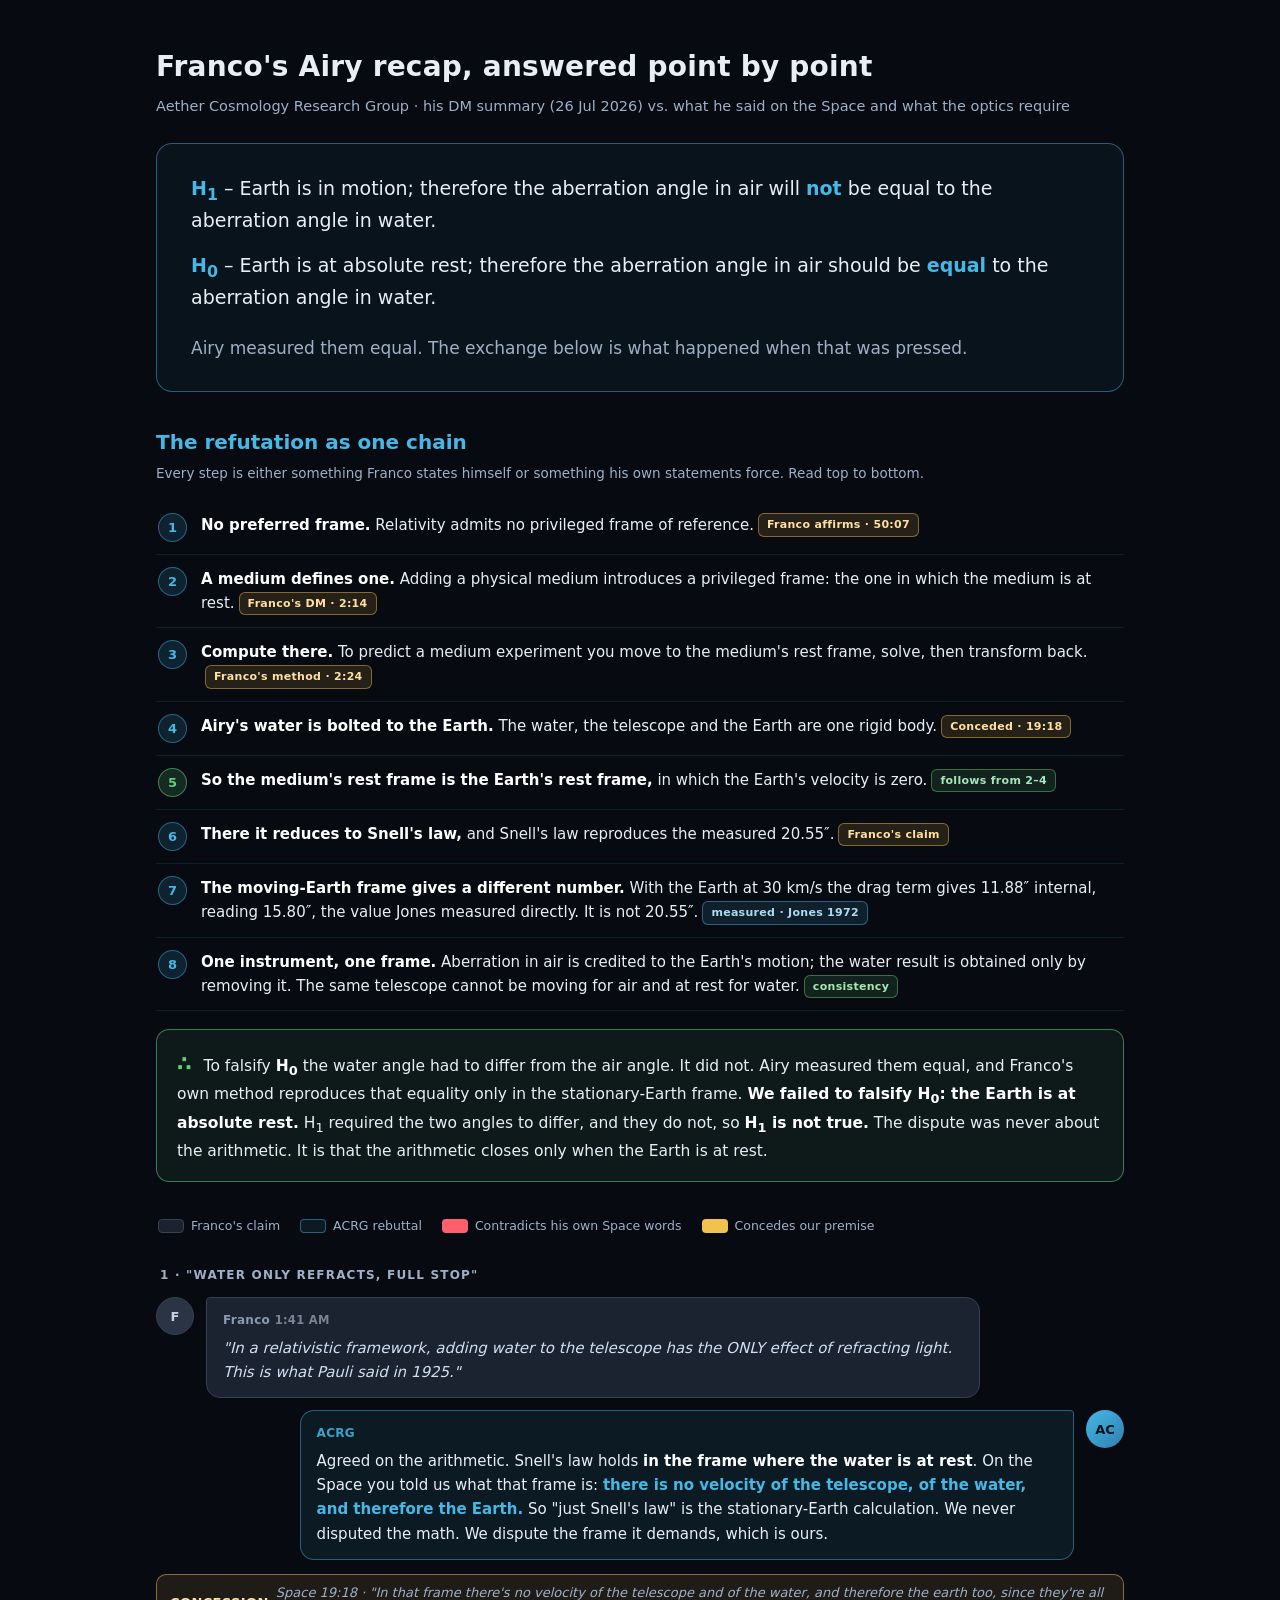
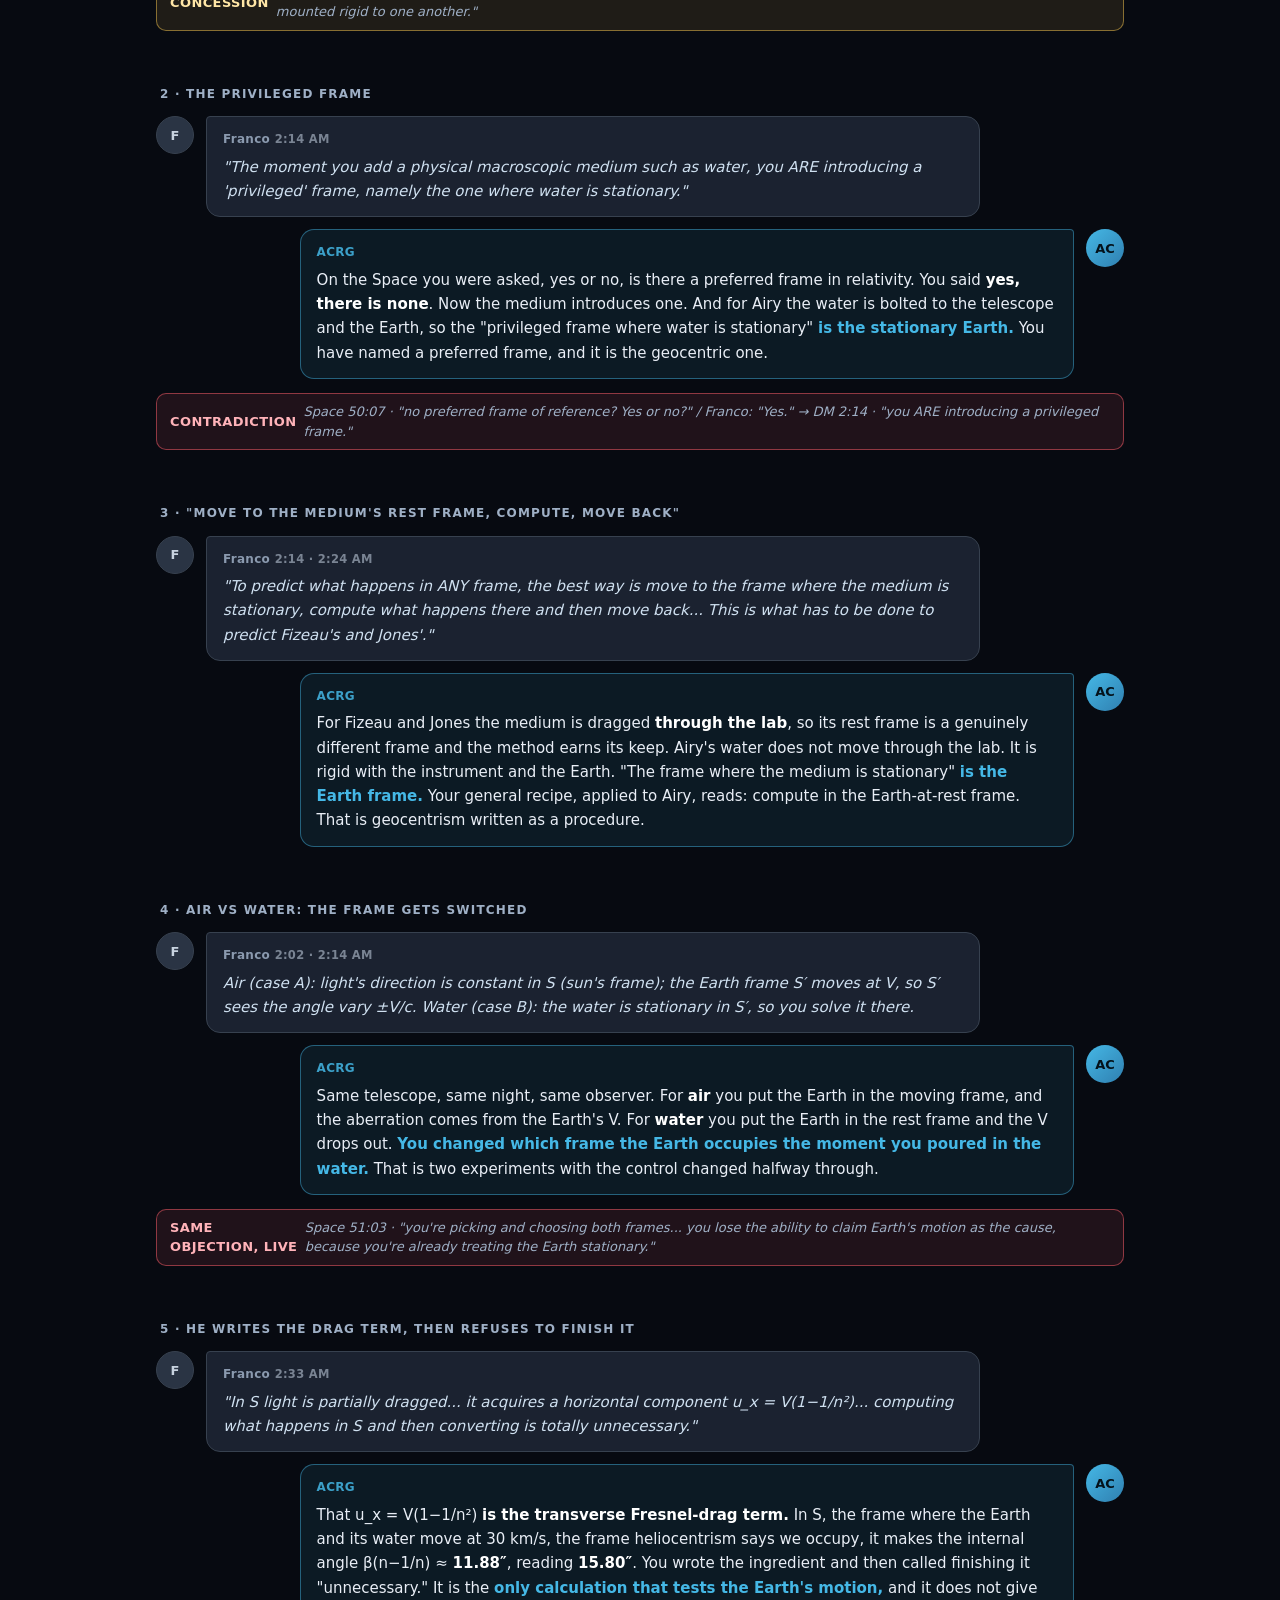
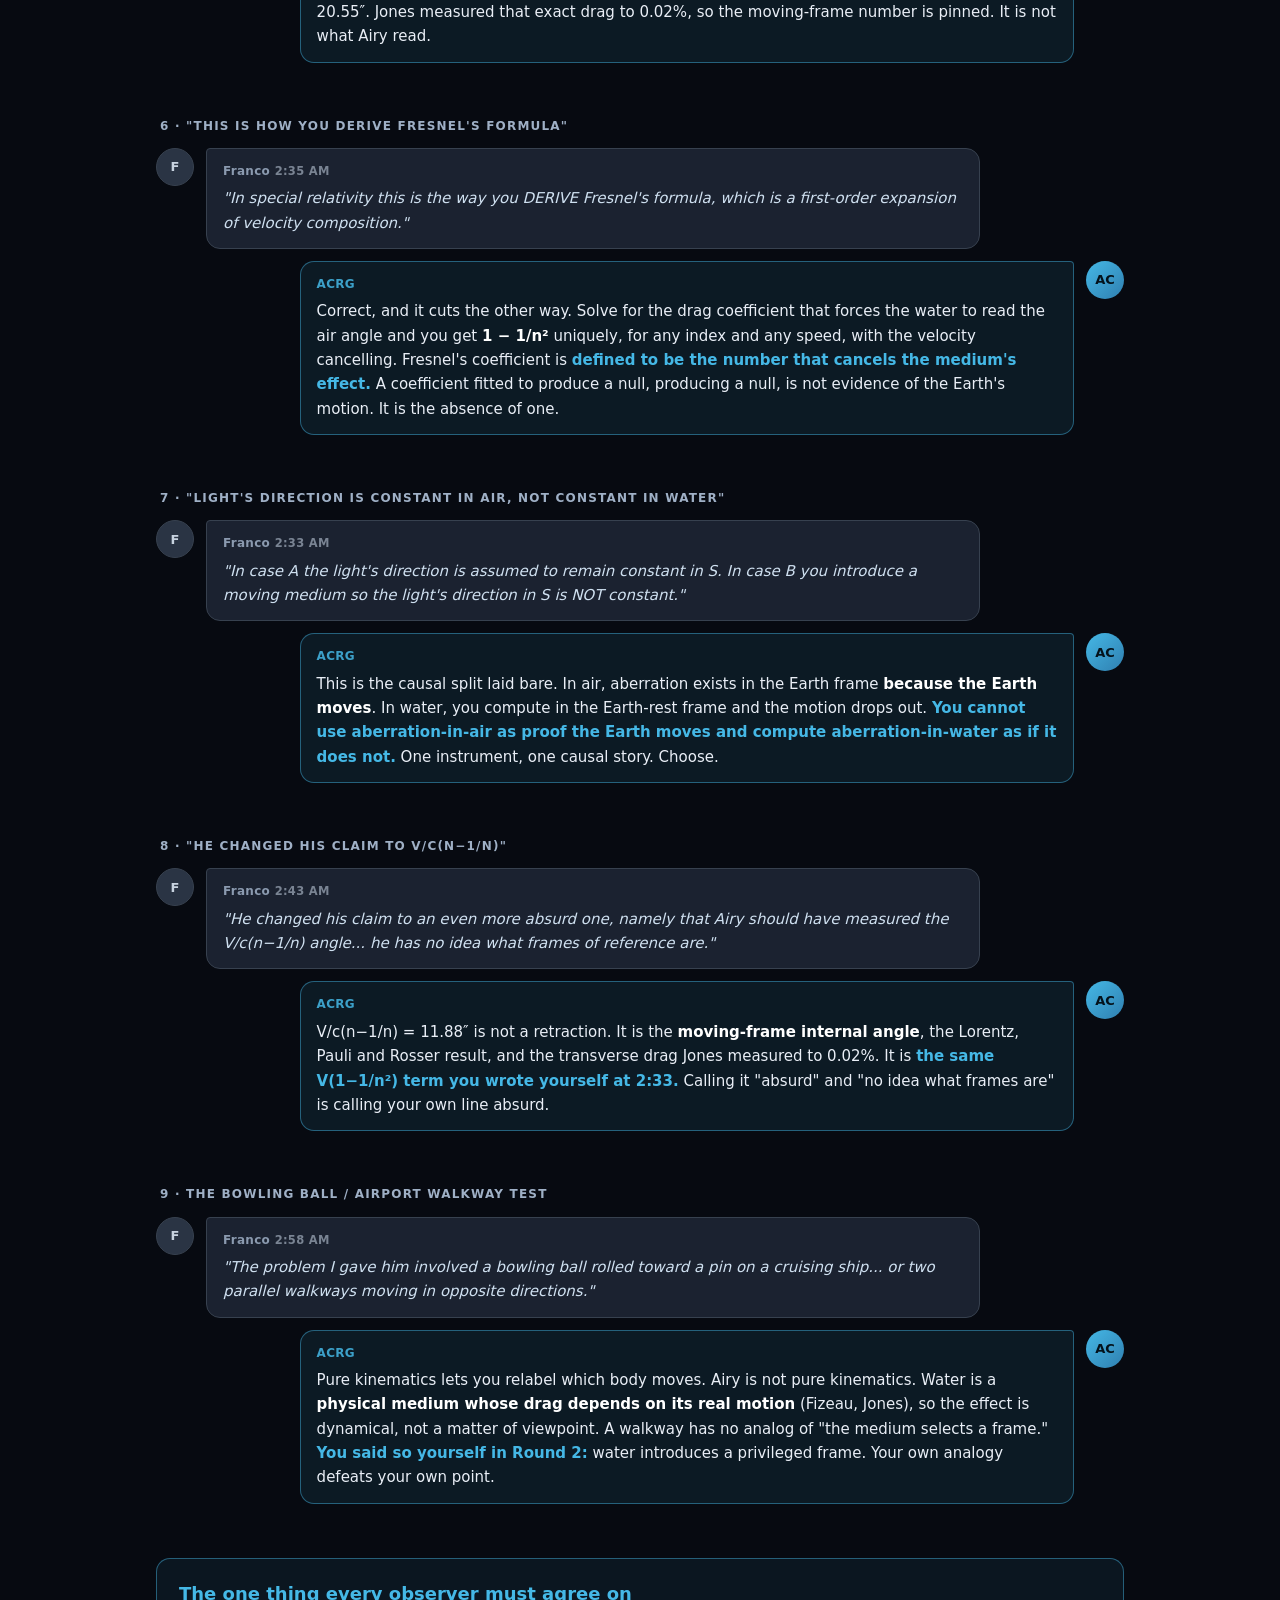
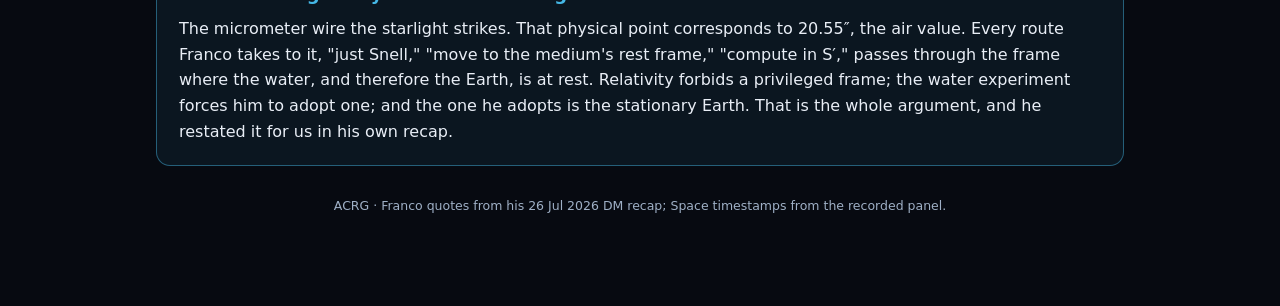
==== airy_franco_recap_refutation.html @ f0b939fa "Root now serves the presentation+sim combo (index.html redirects to airy.html); bare sim kept at sim" ====
<!DOCTYPE html>
<html lang="en">
<head>
<meta charset="utf-8">
<meta name="viewport" content="width=device-width, initial-scale=1">
<title>Franco's Airy Recap · Point by Point</title>
<style>
  :root{
    --accent:#45b8e6; --ink:#e9eef6; --dim:#9fb0c6; --bg:#070a11;
    --franco:#1b2230; --francoEdge:#37414f;
    --acrg:rgba(69,184,230,.09); --acrgEdge:rgba(69,184,230,.45);
    --red:#ff5f6d; --amber:#f2c14e; --green:#5fd07a;
  }
  *{box-sizing:border-box;margin:0}
  body{background:
      radial-gradient(1100px 500px at 80% -10%,rgba(69,184,230,.10),transparent 60%),
      var(--bg);
    color:var(--ink);font:16px/1.62 system-ui,-apple-system,Segoe UI,Roboto,sans-serif;
    padding:44px 16px 90px;max-width:1000px;margin:0 auto}
  header h1{font-size:28px;font-weight:800;letter-spacing:.2px}
  header .sub{color:var(--dim);margin-top:6px;font-size:14.5px}
  .h0{margin:24px 0 34px;padding:30px 34px;border:1px solid var(--acrgEdge);border-radius:16px;
    background:rgba(69,184,230,.05)}
  .h0 .hyp{font-size:19px;line-height:1.5;color:var(--ink);margin-bottom:16px}
  .h0 .hyp:last-of-type{margin-bottom:0}
  .h0 .hlbl{color:var(--accent);font-weight:800;margin-right:6px}
  .h0 .hyp b{color:var(--accent);font-weight:800}
  .h0 .hnote{margin-top:24px;color:var(--dim);font-size:17px;line-height:1.5}
  .legend{display:flex;gap:20px;flex-wrap:wrap;font-size:12.5px;color:var(--dim);margin:0 2px 30px}
  .legend span{display:flex;align-items:center;gap:7px}
  .sw{width:26px;height:14px;border-radius:4px;display:inline-block}
  .sw.f{background:var(--franco);border:1px solid var(--francoEdge)}
  .sw.a{background:var(--acrg);border:1px solid var(--acrgEdge)}
  .sw.c{background:var(--red)} .sw.cc{background:var(--amber)}

  .axioms{margin:0 0 34px}
  .axioms h2{font-size:20px;color:var(--accent);margin-bottom:4px}
  .axnote{color:var(--dim);font-size:13.5px;margin-bottom:16px}
  .ax{display:flex;gap:14px;padding:12px 2px;border-bottom:1px solid rgba(69,184,230,.12);font-size:15px}
  .ax .n{flex:none;width:29px;height:29px;border-radius:50%;background:rgba(69,184,230,.14);
    border:1px solid var(--acrgEdge);color:var(--accent);font-weight:800;font-size:13px;
    display:grid;place-items:center}
  .ax.der .n{background:rgba(95,208,122,.16);border-color:rgba(95,208,122,.55);color:var(--green)}
  .ax .body{flex:1}
  .ax b{color:#fff}
  .tag{display:inline-block;margin-left:4px;padding:2px 8px;border-radius:6px;font-size:11px;
    font-weight:700;letter-spacing:.3px;white-space:nowrap;vertical-align:middle}
  .tag.franco{background:rgba(242,193,78,.13);color:#ffe0a0;border:1px solid rgba(242,193,78,.45)}
  .tag.meas{background:rgba(69,184,230,.13);color:#a9dcf3;border:1px solid var(--acrgEdge)}
  .tag.then{background:rgba(95,208,122,.13);color:#a6e6b8;border:1px solid rgba(95,208,122,.45)}
  .qed{margin-top:18px;padding:17px 20px;border:1px solid rgba(95,208,122,.55);border-radius:13px;
    background:rgba(95,208,122,.08);font-size:15.5px}
  .qed .q{color:var(--green);font-weight:800;font-size:21px;margin-right:7px}
  .qed b{color:#fff}

  .round{margin-bottom:34px;padding-bottom:8px}
  .rlabel{font-size:12px;font-weight:800;letter-spacing:1.2px;color:var(--dim);
    text-transform:uppercase;margin:0 4px 12px}
  .msg{display:flex;gap:12px;margin-bottom:12px;align-items:flex-start}
  .msg.right{flex-direction:row-reverse}
  .ava{flex:none;width:38px;height:38px;border-radius:50%;display:grid;place-items:center;
    font-weight:800;font-size:13px}
  .ava.f{background:#2a3444;color:#c7d2df;border:1px solid var(--francoEdge)}
  .ava.a{background:linear-gradient(135deg,#45b8e6,#2f7fb0);color:#04121b}
  .bub{max-width:80%;padding:13px 16px;border-radius:14px;font-size:15px}
  .bub .nm{font-size:12px;font-weight:700;letter-spacing:.3px;margin-bottom:5px;opacity:.85}
  .bub.f{background:var(--franco);border:1px solid var(--francoEdge);border-top-left-radius:4px}
  .bub.f .nm{color:#9fb0c6} .bub.f .t{color:#8b96a5;font-size:11.5px;font-weight:600}
  .bub.a{background:var(--acrg);border:1px solid var(--acrgEdge);border-top-right-radius:4px}
  .bub.a .nm{color:var(--accent)}
  .bub q, .bub .quote{color:#cfe0f0;font-style:italic}
  .bub b{color:#fff}
  .kill{color:var(--accent);font-weight:700;font-style:normal}

  .chip{display:inline-flex;align-items:center;gap:7px;margin:2px 0 12px;padding:8px 13px;
    border-radius:10px;font-size:13px;line-height:1.5}
  .chip.contra{background:rgba(255,95,109,.10);border:1px solid rgba(255,95,109,.5);color:#ffb3b9}
  .chip.conc{background:rgba(242,193,78,.10);border:1px solid rgba(242,193,78,.5);color:#ffe6a6}
  .chip.agree{background:rgba(95,208,122,.10);border:1px solid rgba(95,208,122,.5);color:#a6e6b8}
  .chip b{font-weight:800;letter-spacing:.4px}
  .chip .src{color:var(--dim);font-style:italic}

  .final{margin-top:20px;padding:20px 22px;border:1px solid var(--acrgEdge);border-radius:14px;
    background:rgba(69,184,230,.07)}
  .final h2{font-size:18px;color:var(--accent);margin-bottom:8px}
  footer{margin-top:30px;color:var(--dim);font-size:12.5px;text-align:center}
</style>
</head>
<body>

<header>
  <h1>Franco's Airy recap, answered point by point</h1>
  <div class="sub">Aether Cosmology Research Group · his DM summary (26 Jul 2026) vs. what he said on the Space and what the optics require</div>
</header>

<div class="h0">
  <p class="hyp"><span class="hlbl">H<sub>1</sub></span>&ndash; Earth is in motion; therefore the aberration angle in air will <b>not</b> be equal to the aberration angle in water.</p>
  <p class="hyp"><span class="hlbl">H<sub>0</sub></span>&ndash; Earth is at absolute rest; therefore the aberration angle in air should be <b>equal</b> to the aberration angle in water.</p>
  <p class="hnote">Airy measured them equal. The exchange below is what happened when that was pressed.</p>
</div>

<section class="axioms">
  <h2>The refutation as one chain</h2>
  <p class="axnote">Every step is either something Franco states himself or something his own statements force. Read top to bottom.</p>

  <div class="ax"><div class="n">1</div><div class="body"><b>No preferred frame.</b> Relativity admits no privileged frame of reference.<span class="tag franco">Franco affirms · 50:07</span></div></div>
  <div class="ax"><div class="n">2</div><div class="body"><b>A medium defines one.</b> Adding a physical medium introduces a privileged frame: the one in which the medium is at rest.<span class="tag franco">Franco's DM · 2:14</span></div></div>
  <div class="ax"><div class="n">3</div><div class="body"><b>Compute there.</b> To predict a medium experiment you move to the medium's rest frame, solve, then transform back.<span class="tag franco">Franco's method · 2:24</span></div></div>
  <div class="ax"><div class="n">4</div><div class="body"><b>Airy's water is bolted to the Earth.</b> The water, the telescope and the Earth are one rigid body.<span class="tag franco">Conceded · 19:18</span></div></div>
  <div class="ax der"><div class="n">5</div><div class="body"><b>So the medium's rest frame is the Earth's rest frame,</b> in which the Earth's velocity is zero.<span class="tag then">follows from 2–4</span></div></div>
  <div class="ax"><div class="n">6</div><div class="body"><b>There it reduces to Snell's law,</b> and Snell's law reproduces the measured 20.55″.<span class="tag franco">Franco's claim</span></div></div>
  <div class="ax"><div class="n">7</div><div class="body"><b>The moving-Earth frame gives a different number.</b> With the Earth at 30 km/s the drag term gives 11.88″ internal, reading 15.80″, the value Jones measured directly. It is not 20.55″.<span class="tag meas">measured · Jones 1972</span></div></div>
  <div class="ax"><div class="n">8</div><div class="body"><b>One instrument, one frame.</b> Aberration in air is credited to the Earth's motion; the water result is obtained only by removing it. The same telescope cannot be moving for air and at rest for water.<span class="tag then">consistency</span></div></div>

  <div class="qed"><span class="q">∴</span> To falsify <b>H<sub>0</sub></b> the water angle had to differ from the air angle. It did not. Airy measured them equal, and Franco's own method reproduces that equality only in the stationary-Earth frame. <b>We failed to falsify H<sub>0</sub>: the Earth is at absolute rest.</b> H<sub>1</sub> required the two angles to differ, and they do not, so <b>H<sub>1</sub> is not true.</b> The dispute was never about the arithmetic. It is that the arithmetic closes only when the Earth is at rest.</div>
</section>

<div class="legend">
  <span><span class="sw f"></span> Franco's claim</span>
  <span><span class="sw a"></span> ACRG rebuttal</span>
  <span><span class="sw c"></span> Contradicts his own Space words</span>
  <span><span class="sw cc"></span> Concedes our premise</span>
</div>

<!-- ROUND 1 -->
<div class="round">
  <div class="rlabel">1 · "Water only refracts, full stop"</div>
  <div class="msg"><div class="ava f">F</div><div class="bub f"><div class="nm">Franco <span class="t">1:41 AM</span></div>
    <span class="quote">"In a relativistic framework, adding water to the telescope has the ONLY effect of refracting light. This is what Pauli said in 1925."</span></div></div>
  <div class="msg right"><div class="ava a">AC</div><div class="bub a"><div class="nm">ACRG</div>
    Agreed on the arithmetic. Snell's law holds <b>in the frame where the water is at rest</b>. On the Space you told us what that frame is:
    <span class="kill">there is no velocity of the telescope, of the water, and therefore the Earth.</span> So "just Snell's law" is the stationary-Earth calculation. We never disputed the math. We dispute the frame it demands, which is ours.</div></div>
  <div class="chip conc"><b>CONCESSION</b> <span class="src">Space 19:18 · "In that frame there's no velocity of the telescope and of the water, and therefore the earth too, since they're all mounted rigid to one another."</span></div>
</div>

<!-- ROUND 2 -->
<div class="round">
  <div class="rlabel">2 · The privileged frame</div>
  <div class="msg"><div class="ava f">F</div><div class="bub f"><div class="nm">Franco <span class="t">2:14 AM</span></div>
    <span class="quote">"The moment you add a physical macroscopic medium such as water, you ARE introducing a 'privileged' frame, namely the one where water is stationary."</span></div></div>
  <div class="msg right"><div class="ava a">AC</div><div class="bub a"><div class="nm">ACRG</div>
    On the Space you were asked, yes or no, is there a preferred frame in relativity. You said <b>yes, there is none</b>. Now the medium introduces one. And for Airy the water is bolted to the telescope and the Earth, so the "privileged frame where water is stationary" <span class="kill">is the stationary Earth.</span> You have named a preferred frame, and it is the geocentric one.</div></div>
  <div class="chip contra"><b>CONTRADICTION</b> <span class="src">Space 50:07 · "no preferred frame of reference? Yes or no?" / Franco: "Yes."&nbsp;→&nbsp;DM 2:14 · "you ARE introducing a privileged frame."</span></div>
</div>

<!-- ROUND 3 -->
<div class="round">
  <div class="rlabel">3 · "Move to the medium's rest frame, compute, move back"</div>
  <div class="msg"><div class="ava f">F</div><div class="bub f"><div class="nm">Franco <span class="t">2:14 · 2:24 AM</span></div>
    <span class="quote">"To predict what happens in ANY frame, the best way is move to the frame where the medium is stationary, compute what happens there and then move back... This is what has to be done to predict Fizeau's and Jones'."</span></div></div>
  <div class="msg right"><div class="ava a">AC</div><div class="bub a"><div class="nm">ACRG</div>
    For Fizeau and Jones the medium is dragged <b>through the lab</b>, so its rest frame is a genuinely different frame and the method earns its keep. Airy's water does not move through the lab. It is rigid with the instrument and the Earth. "The frame where the medium is stationary" <span class="kill">is the Earth frame.</span> Your general recipe, applied to Airy, reads: compute in the Earth-at-rest frame. That is geocentrism written as a procedure.</div></div>
</div>

<!-- ROUND 4 -->
<div class="round">
  <div class="rlabel">4 · Air vs water: the frame gets switched</div>
  <div class="msg"><div class="ava f">F</div><div class="bub f"><div class="nm">Franco <span class="t">2:02 · 2:14 AM</span></div>
    <span class="quote">Air (case A): light's direction is constant in S (sun's frame); the Earth frame S′ moves at V, so S′ sees the angle vary ±V/c. Water (case B): the water is stationary in S′, so you solve it there.</span></div></div>
  <div class="msg right"><div class="ava a">AC</div><div class="bub a"><div class="nm">ACRG</div>
    Same telescope, same night, same observer. For <b>air</b> you put the Earth in the moving frame, and the aberration comes from the Earth's V. For <b>water</b> you put the Earth in the rest frame and the V drops out. <span class="kill">You changed which frame the Earth occupies the moment you poured in the water.</span> That is two experiments with the control changed halfway through.</div></div>
  <div class="chip contra"><b>SAME OBJECTION, LIVE</b> <span class="src">Space 51:03 · "you're picking and choosing both frames... you lose the ability to claim Earth's motion as the cause, because you're already treating the Earth stationary."</span></div>
</div>

<!-- ROUND 5 -->
<div class="round">
  <div class="rlabel">5 · He writes the drag term, then refuses to finish it</div>
  <div class="msg"><div class="ava f">F</div><div class="bub f"><div class="nm">Franco <span class="t">2:33 AM</span></div>
    <span class="quote">"In S light is partially dragged... it acquires a horizontal component u_x = V(1−1/n²)... computing what happens in S and then converting is totally unnecessary."</span></div></div>
  <div class="msg right"><div class="ava a">AC</div><div class="bub a"><div class="nm">ACRG</div>
    That u_x = V(1−1/n²) <b>is the transverse Fresnel-drag term.</b> In S, the frame where the Earth and its water move at 30 km/s, the frame heliocentrism says we occupy, it makes the internal angle β(n−1/n) ≈ <b>11.88″</b>, reading <b>15.80″</b>. You wrote the ingredient and then called finishing it "unnecessary." It is the <span class="kill">only calculation that tests the Earth's motion,</span> and it does not give 20.55″. Jones measured that exact drag to 0.02%, so the moving-frame number is pinned. It is not what Airy read.</div></div>
</div>

<!-- ROUND 6 -->
<div class="round">
  <div class="rlabel">6 · "This is how you derive Fresnel's formula"</div>
  <div class="msg"><div class="ava f">F</div><div class="bub f"><div class="nm">Franco <span class="t">2:35 AM</span></div>
    <span class="quote">"In special relativity this is the way you DERIVE Fresnel's formula, which is a first-order expansion of velocity composition."</span></div></div>
  <div class="msg right"><div class="ava a">AC</div><div class="bub a"><div class="nm">ACRG</div>
    Correct, and it cuts the other way. Solve for the drag coefficient that forces the water to read the air angle and you get <b>1 − 1/n²</b> uniquely, for any index and any speed, with the velocity cancelling. Fresnel's coefficient is <span class="kill">defined to be the number that cancels the medium's effect.</span> A coefficient fitted to produce a null, producing a null, is not evidence of the Earth's motion. It is the absence of one.</div></div>
</div>

<!-- ROUND 7 -->
<div class="round">
  <div class="rlabel">7 · "Light's direction is constant in air, not constant in water"</div>
  <div class="msg"><div class="ava f">F</div><div class="bub f"><div class="nm">Franco <span class="t">2:33 AM</span></div>
    <span class="quote">"In case A the light's direction is assumed to remain constant in S. In case B you introduce a moving medium so the light's direction in S is NOT constant."</span></div></div>
  <div class="msg right"><div class="ava a">AC</div><div class="bub a"><div class="nm">ACRG</div>
    This is the causal split laid bare. In air, aberration exists in the Earth frame <b>because the Earth moves</b>. In water, you compute in the Earth-rest frame and the motion drops out. <span class="kill">You cannot use aberration-in-air as proof the Earth moves and compute aberration-in-water as if it does not.</span> One instrument, one causal story. Choose.</div></div>
</div>

<!-- ROUND 8 -->
<div class="round">
  <div class="rlabel">8 · "He changed his claim to V/c(n−1/n)"</div>
  <div class="msg"><div class="ava f">F</div><div class="bub f"><div class="nm">Franco <span class="t">2:43 AM</span></div>
    <span class="quote">"He changed his claim to an even more absurd one, namely that Airy should have measured the V/c(n−1/n) angle... he has no idea what frames of reference are."</span></div></div>
  <div class="msg right"><div class="ava a">AC</div><div class="bub a"><div class="nm">ACRG</div>
    V/c(n−1/n) = 11.88″ is not a retraction. It is the <b>moving-frame internal angle</b>, the Lorentz, Pauli and Rosser result, and the transverse drag Jones measured to 0.02%. It is <span class="kill">the same V(1−1/n²) term you wrote yourself at 2:33.</span> Calling it "absurd" and "no idea what frames are" is calling your own line absurd.</div></div>
</div>

<!-- ROUND 9 -->
<div class="round">
  <div class="rlabel">9 · The bowling ball / airport walkway test</div>
  <div class="msg"><div class="ava f">F</div><div class="bub f"><div class="nm">Franco <span class="t">2:58 AM</span></div>
    <span class="quote">"The problem I gave him involved a bowling ball rolled toward a pin on a cruising ship... or two parallel walkways moving in opposite directions."</span></div></div>
  <div class="msg right"><div class="ava a">AC</div><div class="bub a"><div class="nm">ACRG</div>
    Pure kinematics lets you relabel which body moves. Airy is not pure kinematics. Water is a <b>physical medium whose drag depends on its real motion</b> (Fizeau, Jones), so the effect is dynamical, not a matter of viewpoint. A walkway has no analog of "the medium selects a frame." <span class="kill">You said so yourself in Round 2:</span> water introduces a privileged frame. Your own analogy defeats your own point.</div></div>
</div>

<div class="final">
  <h2>The one thing every observer must agree on</h2>
  The micrometer wire the starlight strikes. That physical point corresponds to 20.55″, the air value. Every route Franco takes to it, "just Snell," "move to the medium's rest frame," "compute in S′," passes through the frame where the water, and therefore the Earth, is at rest. Relativity forbids a privileged frame; the water experiment forces him to adopt one; and the one he adopts is the stationary Earth. That is the whole argument, and he restated it for us in his own recap.
</div>

<footer>ACRG · Franco quotes from his 26 Jul 2026 DM recap; Space timestamps from the recorded panel.</footer>

</body>
</html>
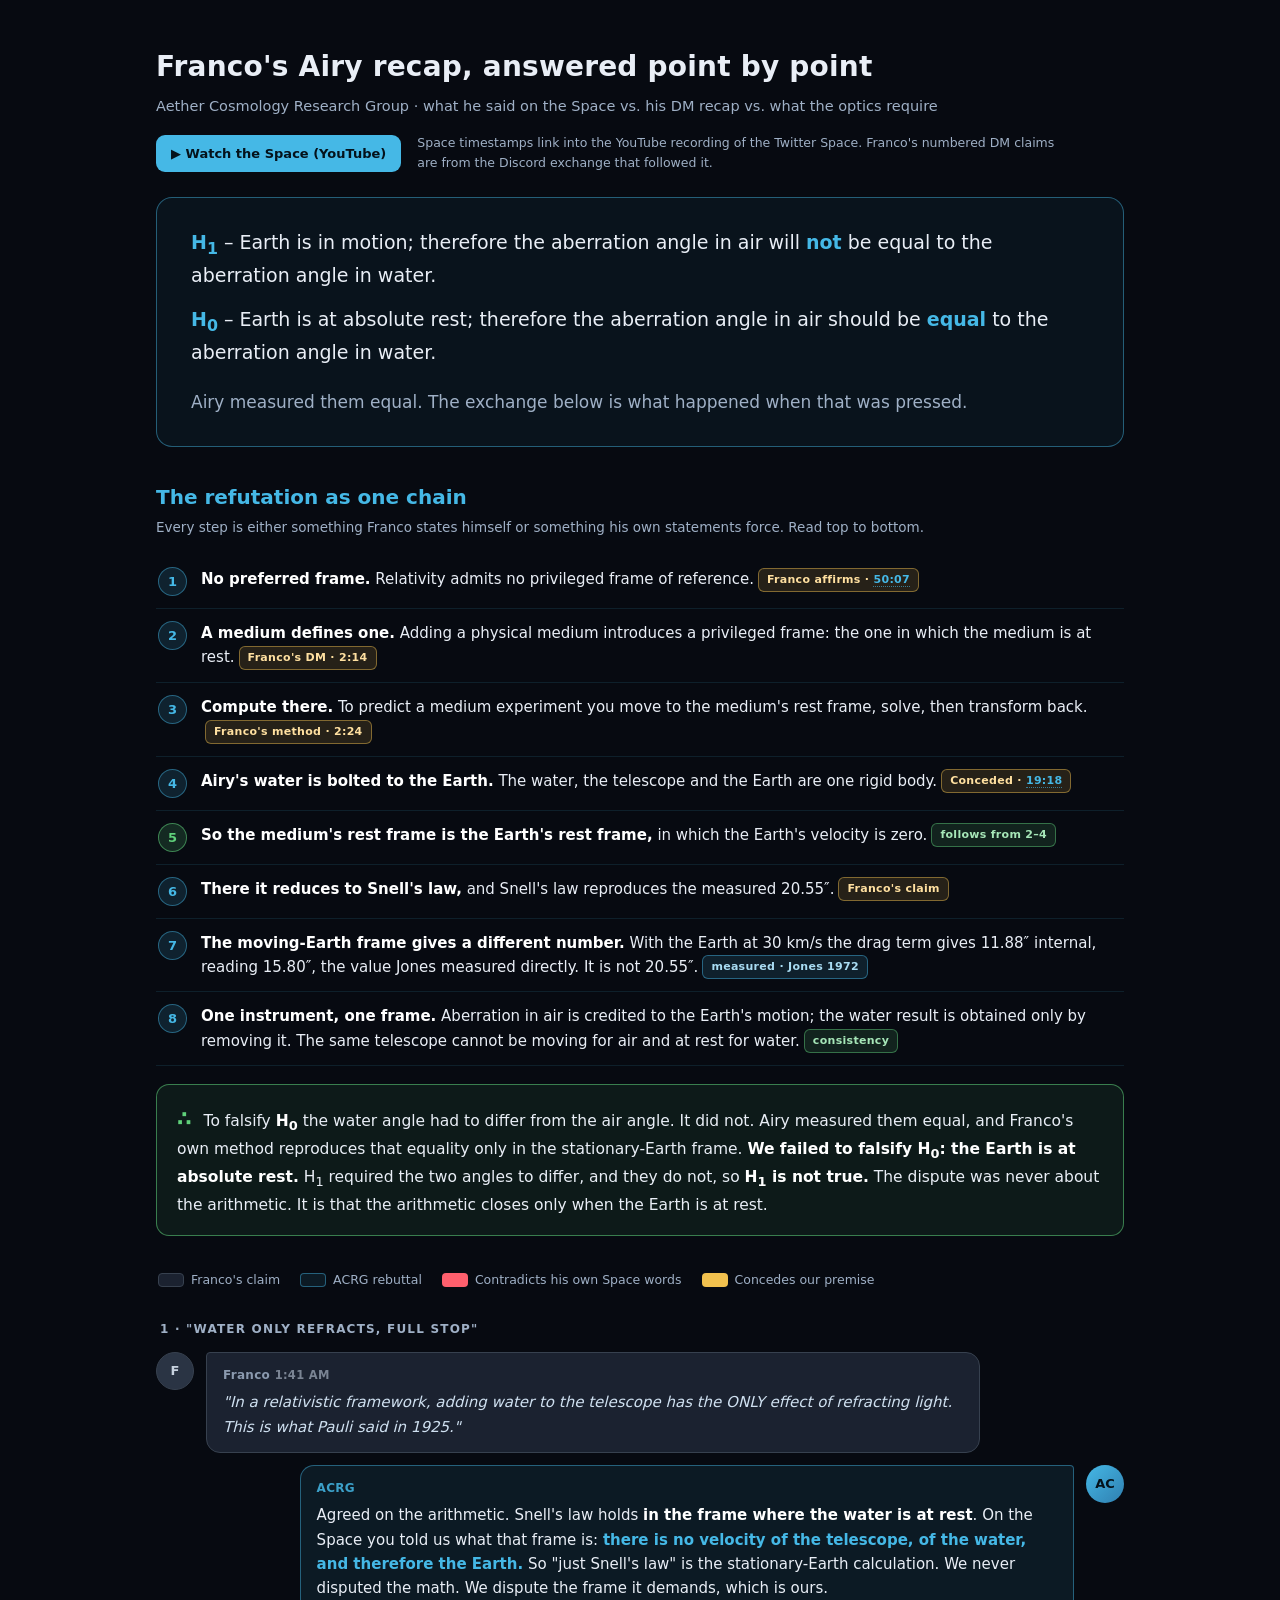
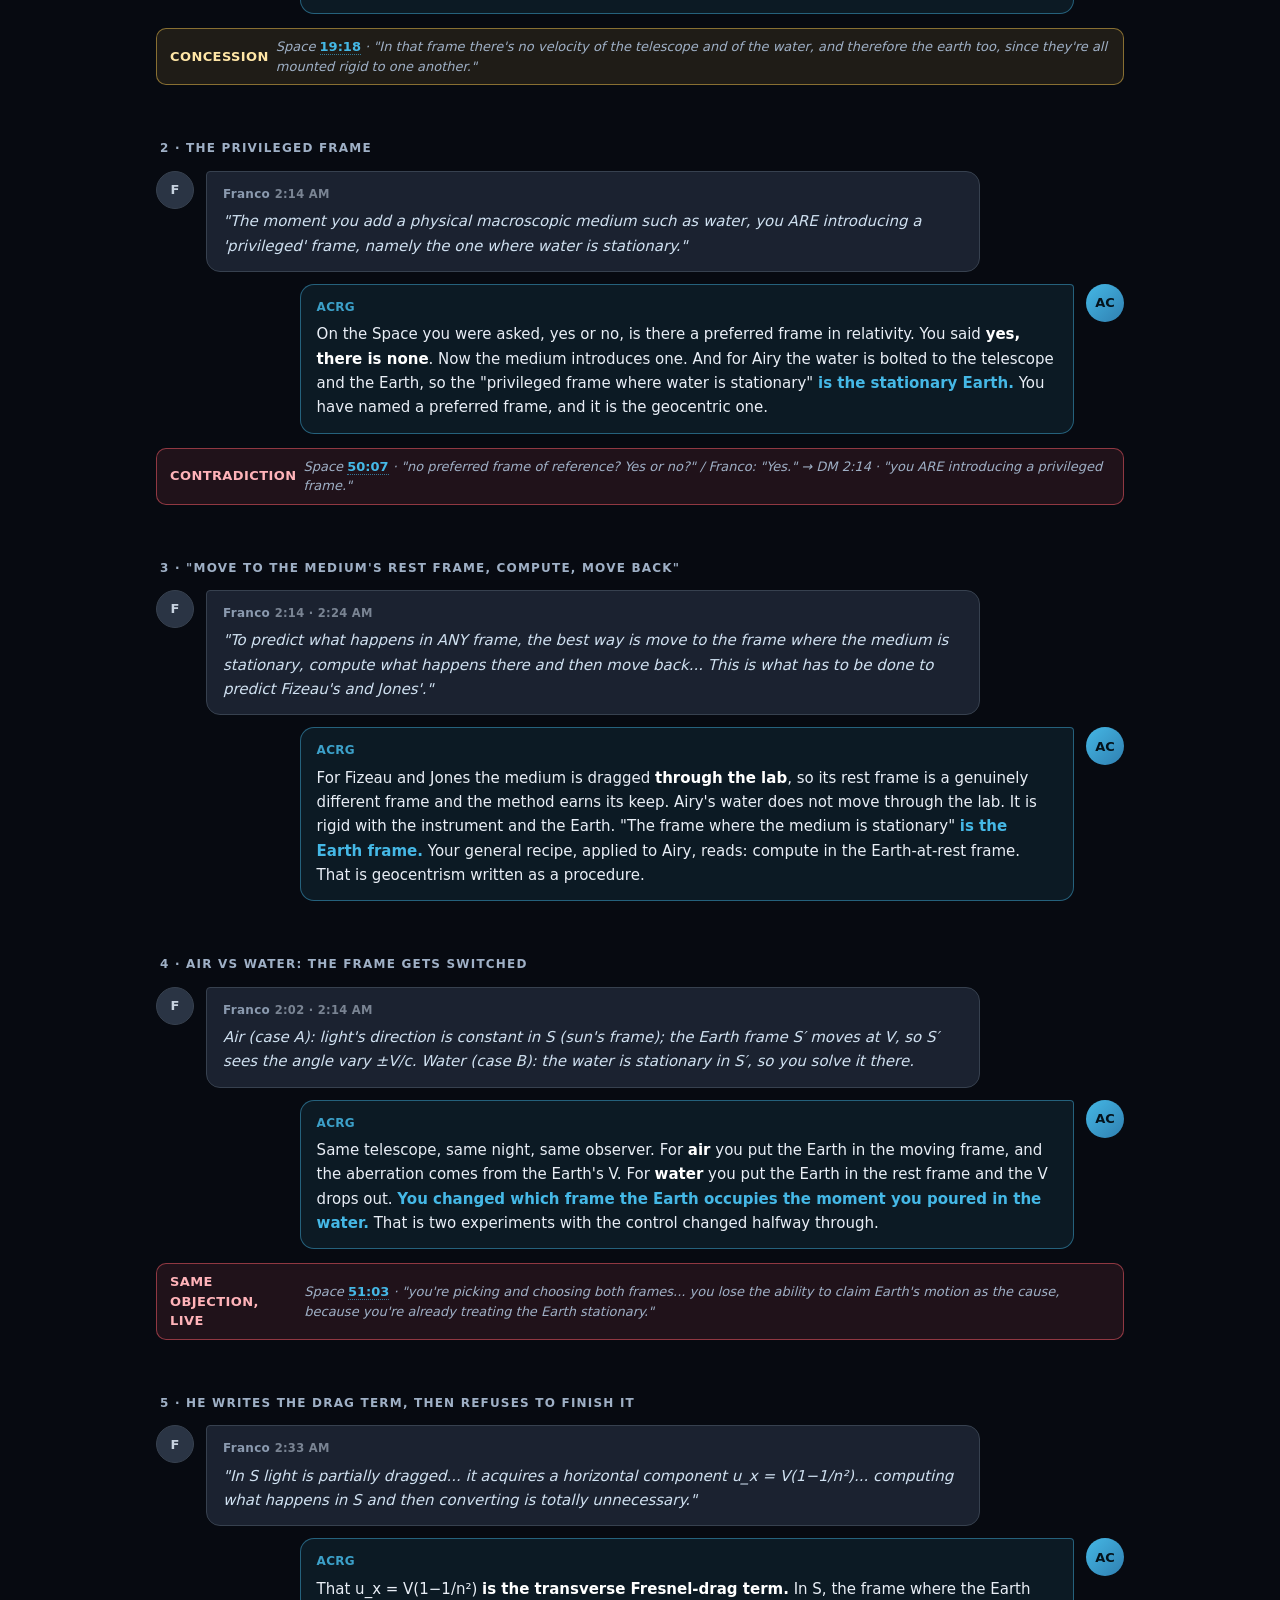
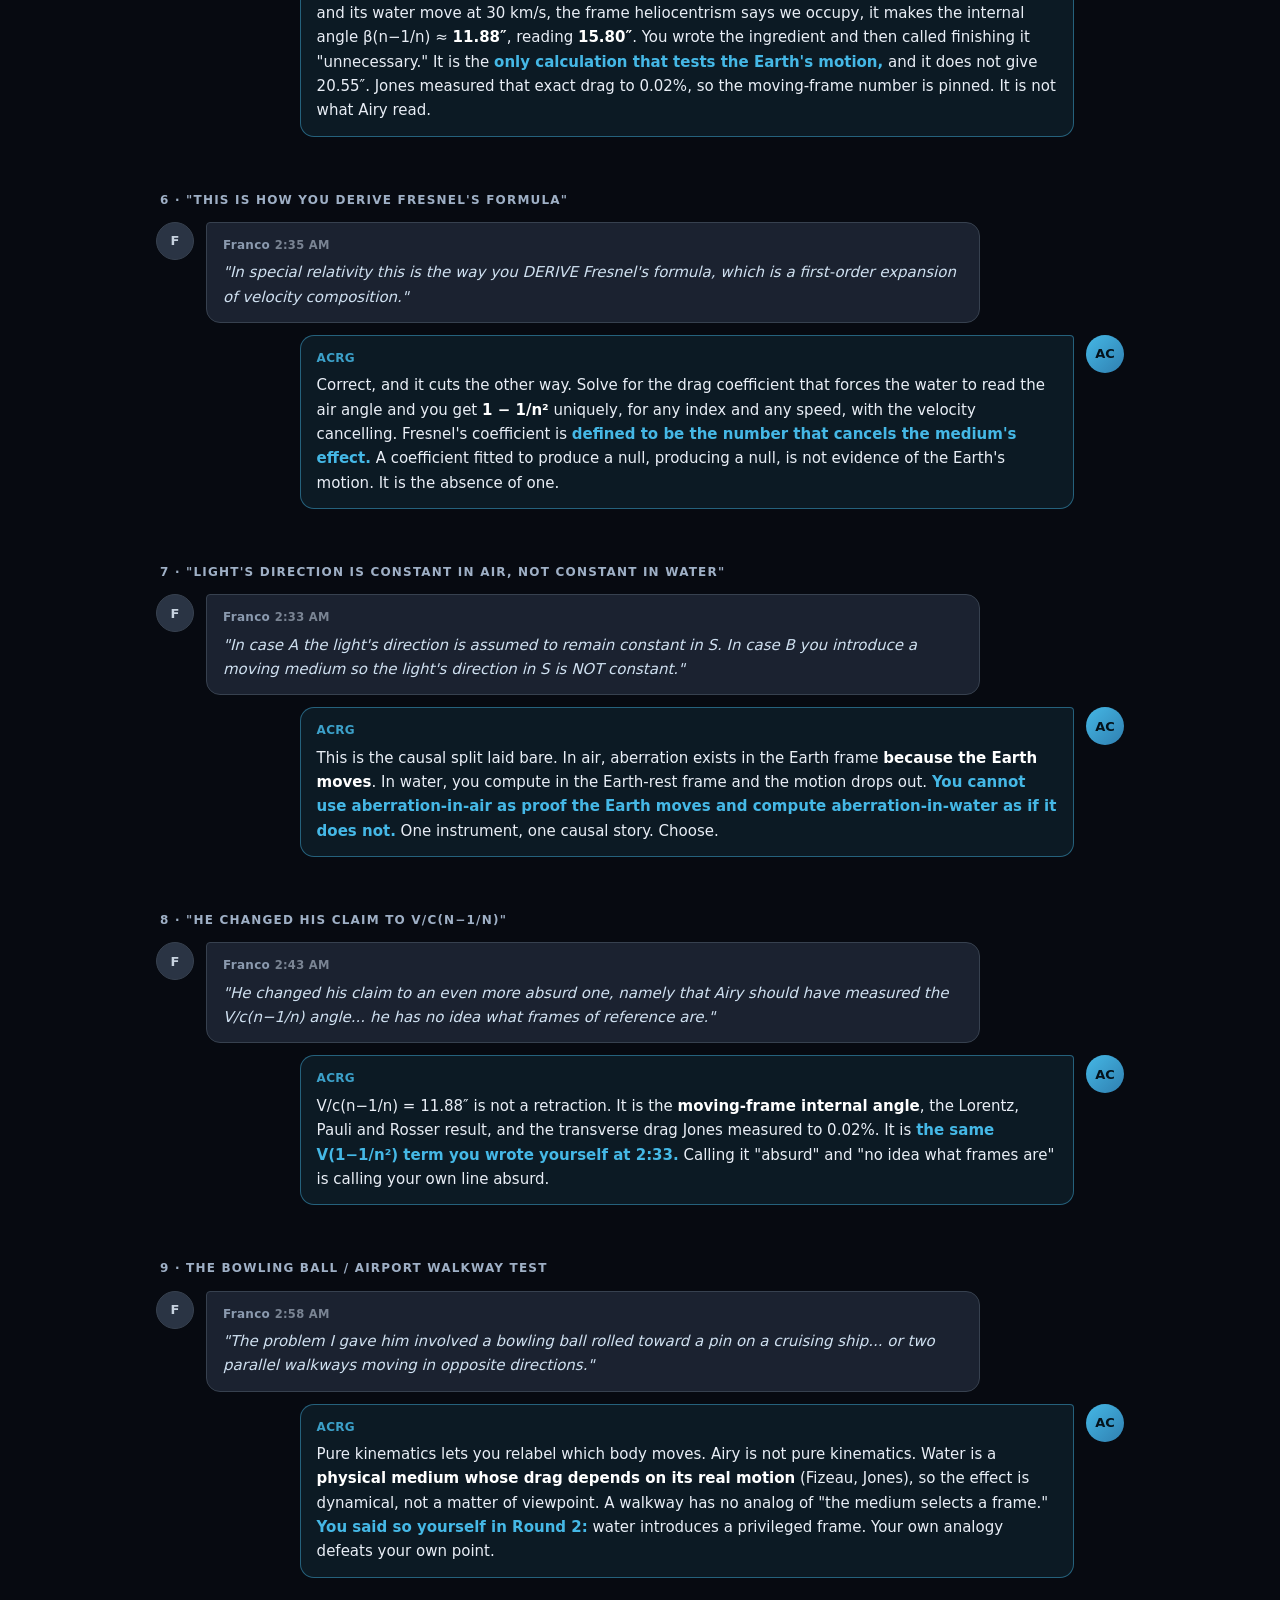
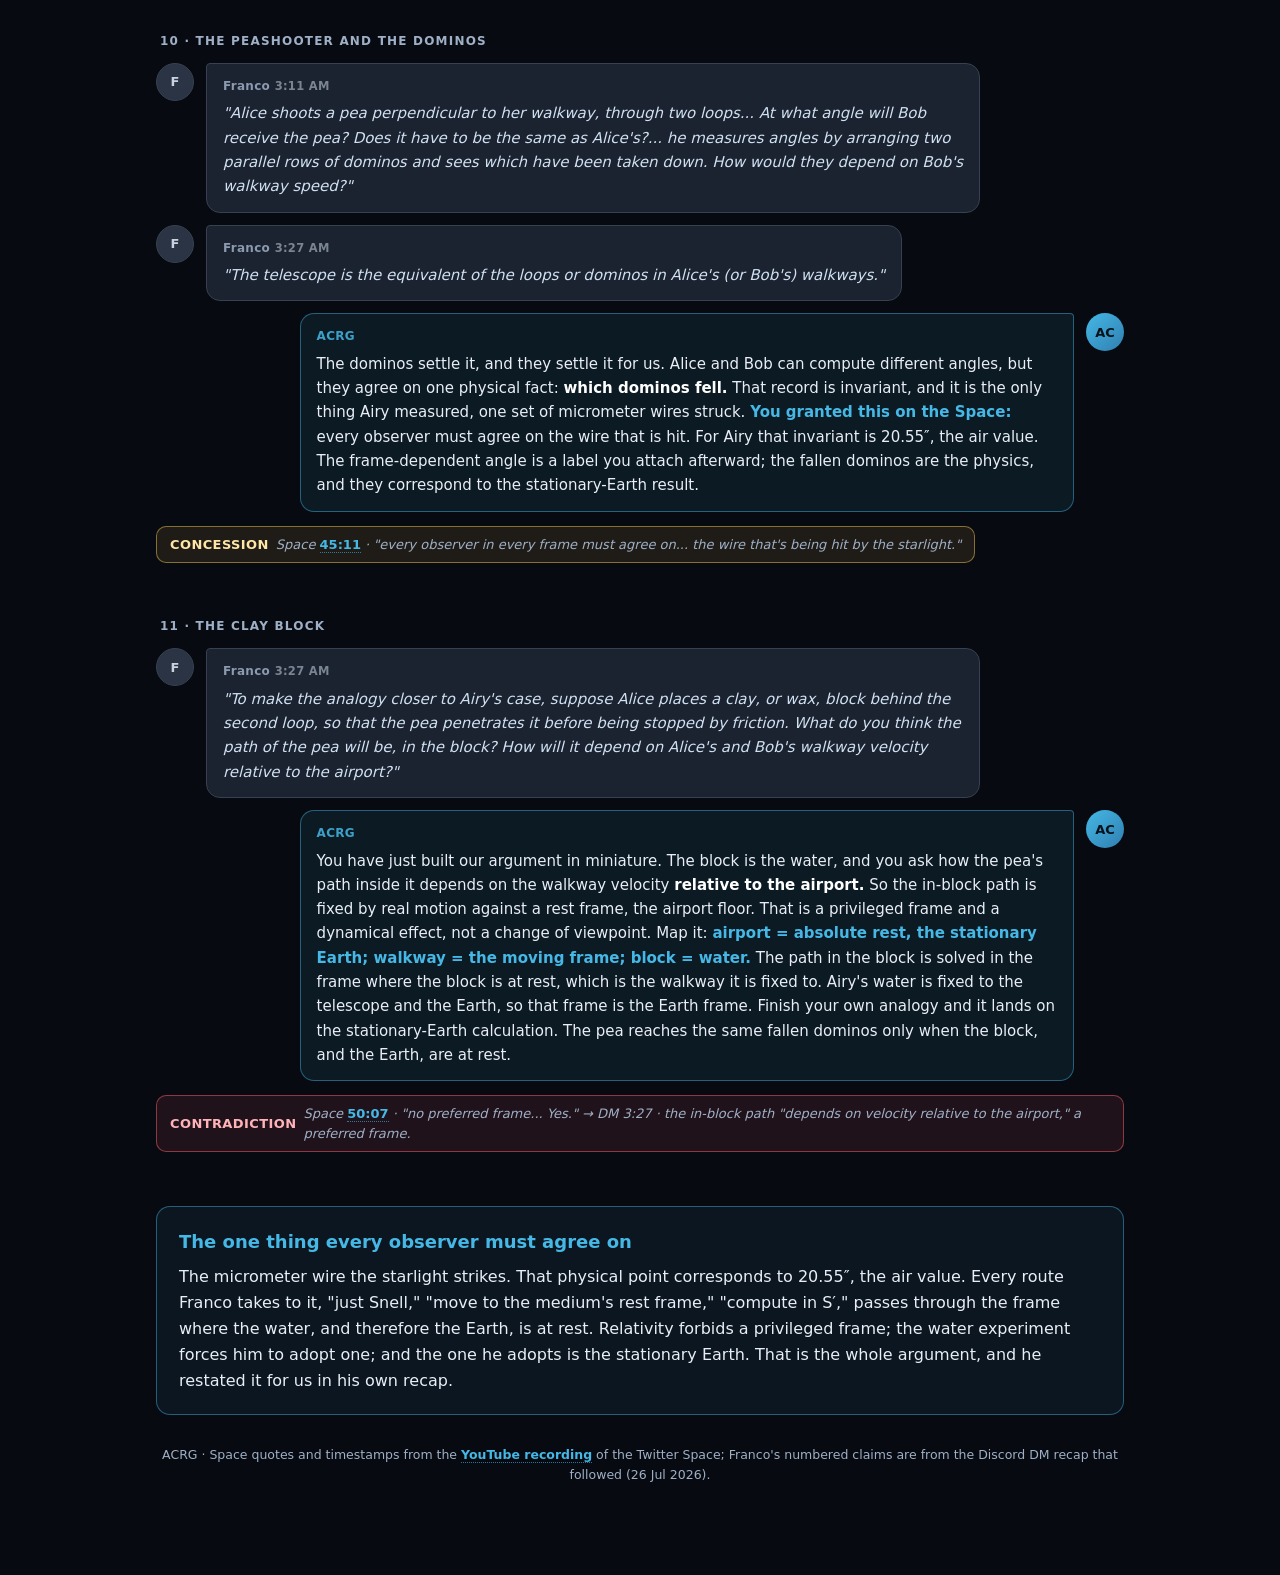
==== commit f846d7a2: "Refutation: link Space timestamps to the YouTube recording; add watch button + source provenance; ad" ====
--- a/airy_franco_recap_refutation.html
+++ b/airy_franco_recap_refutation.html
@@ -79,6 +79,12 @@
   .chip.agree{background:rgba(95,208,122,.10);border:1px solid rgba(95,208,122,.5);color:#a6e6b8}
   .chip b{font-weight:800;letter-spacing:.4px}
   .chip .src{color:var(--dim);font-style:italic}
+  .yt{color:var(--accent);text-decoration:none;border-bottom:1px dotted rgba(69,184,230,.6);font-weight:700;font-style:normal}
+  .yt:hover{border-bottom-style:solid}
+  .srcbar{margin-top:14px;display:flex;gap:16px;align-items:center;flex-wrap:wrap}
+  .watch{display:inline-flex;align-items:center;gap:7px;background:var(--accent);color:#04121b;font-weight:700;font-size:13px;padding:8px 15px;border-radius:9px;text-decoration:none}
+  .watch:hover{filter:brightness(1.08)}
+  .srcnote{color:var(--dim);font-size:12.5px;max-width:640px}
 
   .final{margin-top:20px;padding:20px 22px;border:1px solid var(--acrgEdge);border-radius:14px;
     background:rgba(69,184,230,.07)}
@@ -90,7 +96,11 @@
 
 <header>
   <h1>Franco's Airy recap, answered point by point</h1>
-  <div class="sub">Aether Cosmology Research Group · his DM summary (26 Jul 2026) vs. what he said on the Space and what the optics require</div>
+  <div class="sub">Aether Cosmology Research Group · what he said on the Space vs. his DM recap vs. what the optics require</div>
+  <div class="srcbar">
+    <a class="watch" href="https://youtu.be/oLJsJS2u0ug" target="_blank" rel="noopener">&#9654; Watch the Space (YouTube)</a>
+    <span class="srcnote">Space timestamps link into the YouTube recording of the Twitter Space. Franco's numbered DM claims are from the Discord exchange that followed it.</span>
+  </div>
 </header>
 
 <div class="h0">
@@ -103,10 +113,10 @@
   <h2>The refutation as one chain</h2>
   <p class="axnote">Every step is either something Franco states himself or something his own statements force. Read top to bottom.</p>
 
-  <div class="ax"><div class="n">1</div><div class="body"><b>No preferred frame.</b> Relativity admits no privileged frame of reference.<span class="tag franco">Franco affirms · 50:07</span></div></div>
+  <div class="ax"><div class="n">1</div><div class="body"><b>No preferred frame.</b> Relativity admits no privileged frame of reference.<span class="tag franco">Franco affirms · <a class="yt" href="https://youtu.be/oLJsJS2u0ug?t=3007" target="_blank" rel="noopener">50:07</a></span></div></div>
   <div class="ax"><div class="n">2</div><div class="body"><b>A medium defines one.</b> Adding a physical medium introduces a privileged frame: the one in which the medium is at rest.<span class="tag franco">Franco's DM · 2:14</span></div></div>
   <div class="ax"><div class="n">3</div><div class="body"><b>Compute there.</b> To predict a medium experiment you move to the medium's rest frame, solve, then transform back.<span class="tag franco">Franco's method · 2:24</span></div></div>
-  <div class="ax"><div class="n">4</div><div class="body"><b>Airy's water is bolted to the Earth.</b> The water, the telescope and the Earth are one rigid body.<span class="tag franco">Conceded · 19:18</span></div></div>
+  <div class="ax"><div class="n">4</div><div class="body"><b>Airy's water is bolted to the Earth.</b> The water, the telescope and the Earth are one rigid body.<span class="tag franco">Conceded · <a class="yt" href="https://youtu.be/oLJsJS2u0ug?t=1158" target="_blank" rel="noopener">19:18</a></span></div></div>
   <div class="ax der"><div class="n">5</div><div class="body"><b>So the medium's rest frame is the Earth's rest frame,</b> in which the Earth's velocity is zero.<span class="tag then">follows from 2–4</span></div></div>
   <div class="ax"><div class="n">6</div><div class="body"><b>There it reduces to Snell's law,</b> and Snell's law reproduces the measured 20.55″.<span class="tag franco">Franco's claim</span></div></div>
   <div class="ax"><div class="n">7</div><div class="body"><b>The moving-Earth frame gives a different number.</b> With the Earth at 30 km/s the drag term gives 11.88″ internal, reading 15.80″, the value Jones measured directly. It is not 20.55″.<span class="tag meas">measured · Jones 1972</span></div></div>
@@ -130,7 +140,7 @@
   <div class="msg right"><div class="ava a">AC</div><div class="bub a"><div class="nm">ACRG</div>
     Agreed on the arithmetic. Snell's law holds <b>in the frame where the water is at rest</b>. On the Space you told us what that frame is:
     <span class="kill">there is no velocity of the telescope, of the water, and therefore the Earth.</span> So "just Snell's law" is the stationary-Earth calculation. We never disputed the math. We dispute the frame it demands, which is ours.</div></div>
-  <div class="chip conc"><b>CONCESSION</b> <span class="src">Space 19:18 · "In that frame there's no velocity of the telescope and of the water, and therefore the earth too, since they're all mounted rigid to one another."</span></div>
+  <div class="chip conc"><b>CONCESSION</b> <span class="src">Space <a class="yt" href="https://youtu.be/oLJsJS2u0ug?t=1158" target="_blank" rel="noopener">19:18</a> · "In that frame there's no velocity of the telescope and of the water, and therefore the earth too, since they're all mounted rigid to one another."</span></div>
 </div>
 
 <!-- ROUND 2 -->
@@ -140,7 +150,7 @@
     <span class="quote">"The moment you add a physical macroscopic medium such as water, you ARE introducing a 'privileged' frame, namely the one where water is stationary."</span></div></div>
   <div class="msg right"><div class="ava a">AC</div><div class="bub a"><div class="nm">ACRG</div>
     On the Space you were asked, yes or no, is there a preferred frame in relativity. You said <b>yes, there is none</b>. Now the medium introduces one. And for Airy the water is bolted to the telescope and the Earth, so the "privileged frame where water is stationary" <span class="kill">is the stationary Earth.</span> You have named a preferred frame, and it is the geocentric one.</div></div>
-  <div class="chip contra"><b>CONTRADICTION</b> <span class="src">Space 50:07 · "no preferred frame of reference? Yes or no?" / Franco: "Yes."&nbsp;→&nbsp;DM 2:14 · "you ARE introducing a privileged frame."</span></div>
+  <div class="chip contra"><b>CONTRADICTION</b> <span class="src">Space <a class="yt" href="https://youtu.be/oLJsJS2u0ug?t=3007" target="_blank" rel="noopener">50:07</a> · "no preferred frame of reference? Yes or no?" / Franco: "Yes."&nbsp;→&nbsp;DM 2:14 · "you ARE introducing a privileged frame."</span></div>
 </div>
 
 <!-- ROUND 3 -->
@@ -159,7 +169,7 @@
     <span class="quote">Air (case A): light's direction is constant in S (sun's frame); the Earth frame S′ moves at V, so S′ sees the angle vary ±V/c. Water (case B): the water is stationary in S′, so you solve it there.</span></div></div>
   <div class="msg right"><div class="ava a">AC</div><div class="bub a"><div class="nm">ACRG</div>
     Same telescope, same night, same observer. For <b>air</b> you put the Earth in the moving frame, and the aberration comes from the Earth's V. For <b>water</b> you put the Earth in the rest frame and the V drops out. <span class="kill">You changed which frame the Earth occupies the moment you poured in the water.</span> That is two experiments with the control changed halfway through.</div></div>
-  <div class="chip contra"><b>SAME OBJECTION, LIVE</b> <span class="src">Space 51:03 · "you're picking and choosing both frames... you lose the ability to claim Earth's motion as the cause, because you're already treating the Earth stationary."</span></div>
+  <div class="chip contra"><b>SAME OBJECTION, LIVE</b> <span class="src">Space <a class="yt" href="https://youtu.be/oLJsJS2u0ug?t=3063" target="_blank" rel="noopener">51:03</a> · "you're picking and choosing both frames... you lose the ability to claim Earth's motion as the cause, because you're already treating the Earth stationary."</span></div>
 </div>
 
 <!-- ROUND 5 -->
@@ -207,12 +217,34 @@
     Pure kinematics lets you relabel which body moves. Airy is not pure kinematics. Water is a <b>physical medium whose drag depends on its real motion</b> (Fizeau, Jones), so the effect is dynamical, not a matter of viewpoint. A walkway has no analog of "the medium selects a frame." <span class="kill">You said so yourself in Round 2:</span> water introduces a privileged frame. Your own analogy defeats your own point.</div></div>
 </div>
 
+<!-- ROUND 10 -->
+<div class="round">
+  <div class="rlabel">10 · The peashooter and the dominos</div>
+  <div class="msg"><div class="ava f">F</div><div class="bub f"><div class="nm">Franco <span class="t">3:11 AM</span></div>
+    <span class="quote">"Alice shoots a pea perpendicular to her walkway, through two loops... At what angle will Bob receive the pea? Does it have to be the same as Alice's?... he measures angles by arranging two parallel rows of dominos and sees which have been taken down. How would they depend on Bob's walkway speed?"</span></div></div>
+  <div class="msg"><div class="ava f">F</div><div class="bub f"><div class="nm">Franco <span class="t">3:27 AM</span></div>
+    <span class="quote">"The telescope is the equivalent of the loops or dominos in Alice's (or Bob's) walkways."</span></div></div>
+  <div class="msg right"><div class="ava a">AC</div><div class="bub a"><div class="nm">ACRG</div>
+    The dominos settle it, and they settle it for us. Alice and Bob can compute different angles, but they agree on one physical fact: <b>which dominos fell.</b> That record is invariant, and it is the only thing Airy measured, one set of micrometer wires struck. <span class="kill">You granted this on the Space:</span> every observer must agree on the wire that is hit. For Airy that invariant is 20.55″, the air value. The frame-dependent angle is a label you attach afterward; the fallen dominos are the physics, and they correspond to the stationary-Earth result.</div></div>
+  <div class="chip conc"><b>CONCESSION</b> <span class="src">Space <a class="yt" href="https://youtu.be/oLJsJS2u0ug?t=2711" target="_blank" rel="noopener">45:11</a> · "every observer in every frame must agree on... the wire that's being hit by the starlight."</span></div>
+</div>
+
+<!-- ROUND 11 -->
+<div class="round">
+  <div class="rlabel">11 · The clay block</div>
+  <div class="msg"><div class="ava f">F</div><div class="bub f"><div class="nm">Franco <span class="t">3:27 AM</span></div>
+    <span class="quote">"To make the analogy closer to Airy's case, suppose Alice places a clay, or wax, block behind the second loop, so that the pea penetrates it before being stopped by friction. What do you think the path of the pea will be, in the block? How will it depend on Alice's and Bob's walkway velocity relative to the airport?"</span></div></div>
+  <div class="msg right"><div class="ava a">AC</div><div class="bub a"><div class="nm">ACRG</div>
+    You have just built our argument in miniature. The block is the water, and you ask how the pea's path inside it depends on the walkway velocity <b>relative to the airport.</b> So the in-block path is fixed by real motion against a rest frame, the airport floor. That is a privileged frame and a dynamical effect, not a change of viewpoint. Map it: <span class="kill">airport = absolute rest, the stationary Earth; walkway = the moving frame; block = water.</span> The path in the block is solved in the frame where the block is at rest, which is the walkway it is fixed to. Airy's water is fixed to the telescope and the Earth, so that frame is the Earth frame. Finish your own analogy and it lands on the stationary-Earth calculation. The pea reaches the same fallen dominos only when the block, and the Earth, are at rest.</div></div>
+  <div class="chip contra"><b>CONTRADICTION</b> <span class="src">Space <a class="yt" href="https://youtu.be/oLJsJS2u0ug?t=3007" target="_blank" rel="noopener">50:07</a> · "no preferred frame... Yes."&nbsp;&rarr;&nbsp;DM 3:27 · the in-block path "depends on velocity relative to the airport," a preferred frame.</span></div>
+</div>
+
 <div class="final">
   <h2>The one thing every observer must agree on</h2>
   The micrometer wire the starlight strikes. That physical point corresponds to 20.55″, the air value. Every route Franco takes to it, "just Snell," "move to the medium's rest frame," "compute in S′," passes through the frame where the water, and therefore the Earth, is at rest. Relativity forbids a privileged frame; the water experiment forces him to adopt one; and the one he adopts is the stationary Earth. That is the whole argument, and he restated it for us in his own recap.
 </div>
 
-<footer>ACRG · Franco quotes from his 26 Jul 2026 DM recap; Space timestamps from the recorded panel.</footer>
+<footer>ACRG · Space quotes and timestamps from the <a class="yt" href="https://youtu.be/oLJsJS2u0ug" target="_blank" rel="noopener">YouTube recording</a> of the Twitter Space; Franco's numbered claims are from the Discord DM recap that followed (26 Jul 2026).</footer>
 
 </body>
 </html>
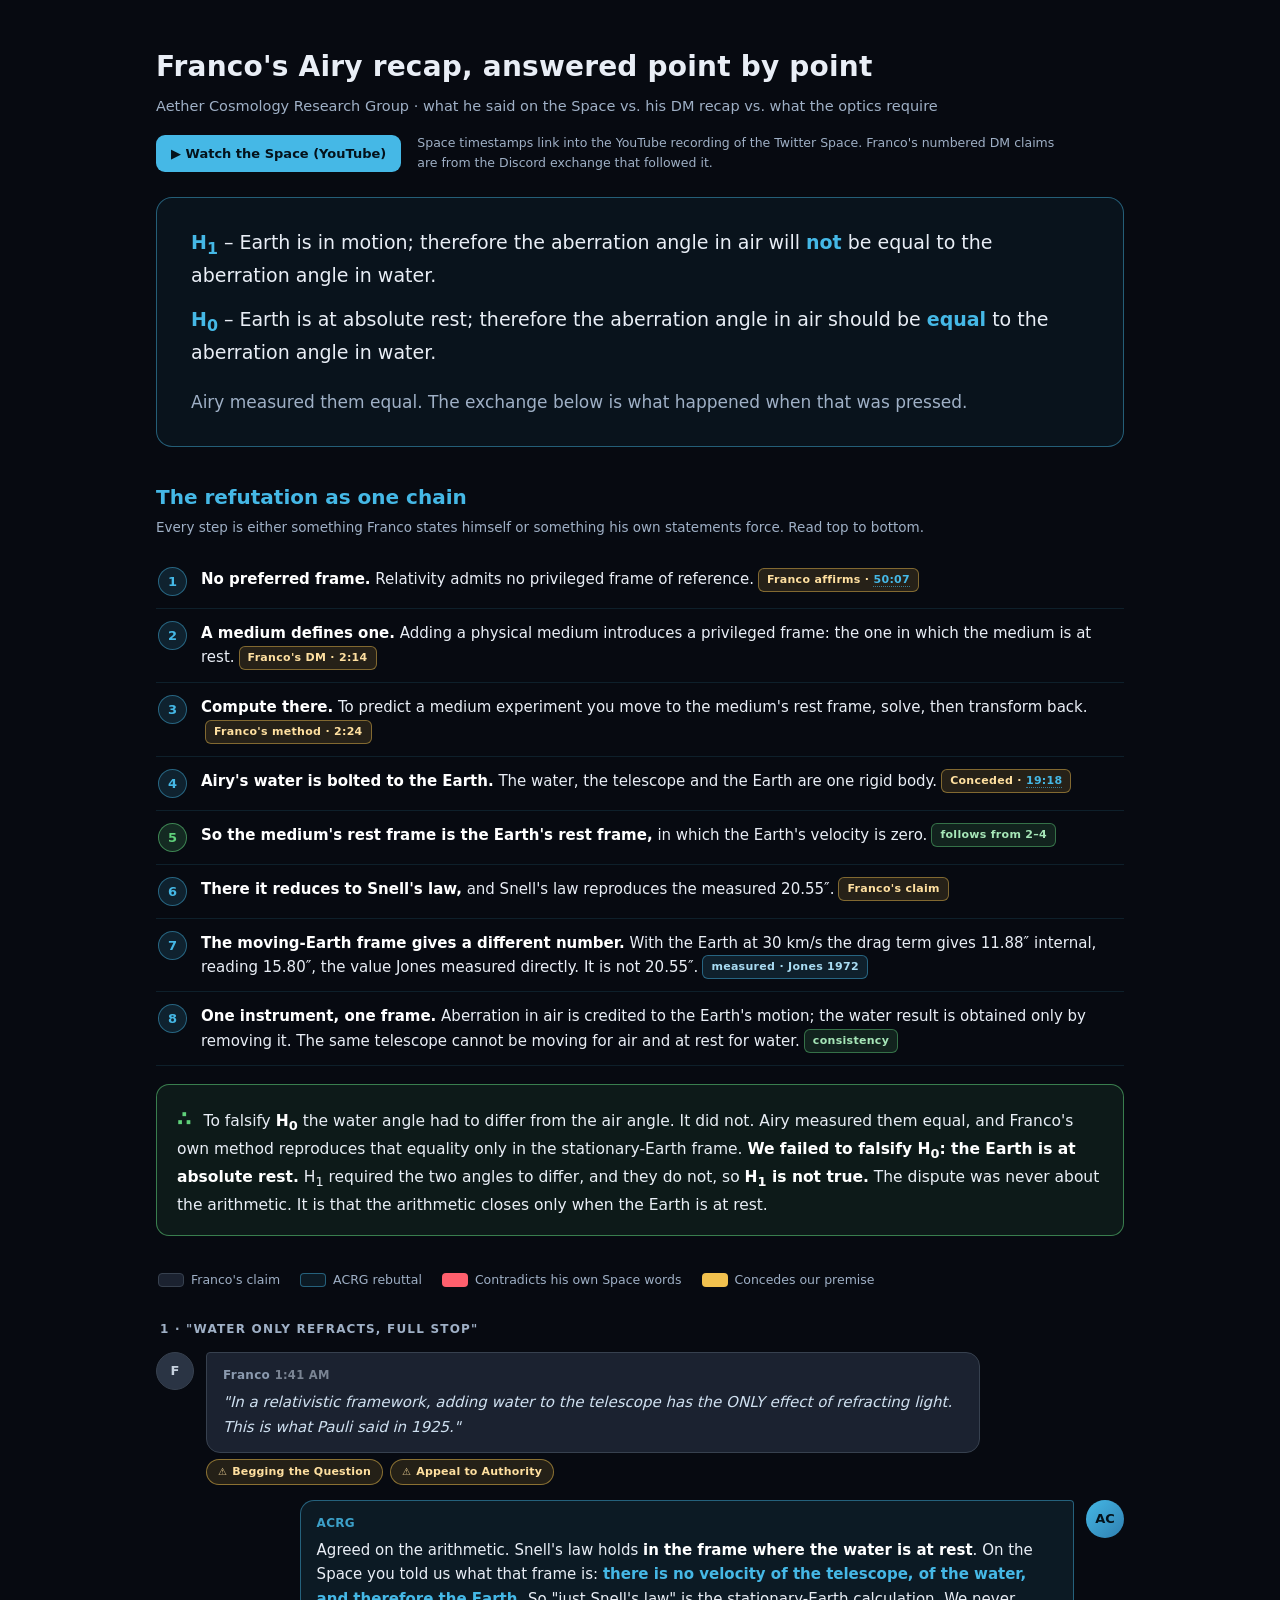
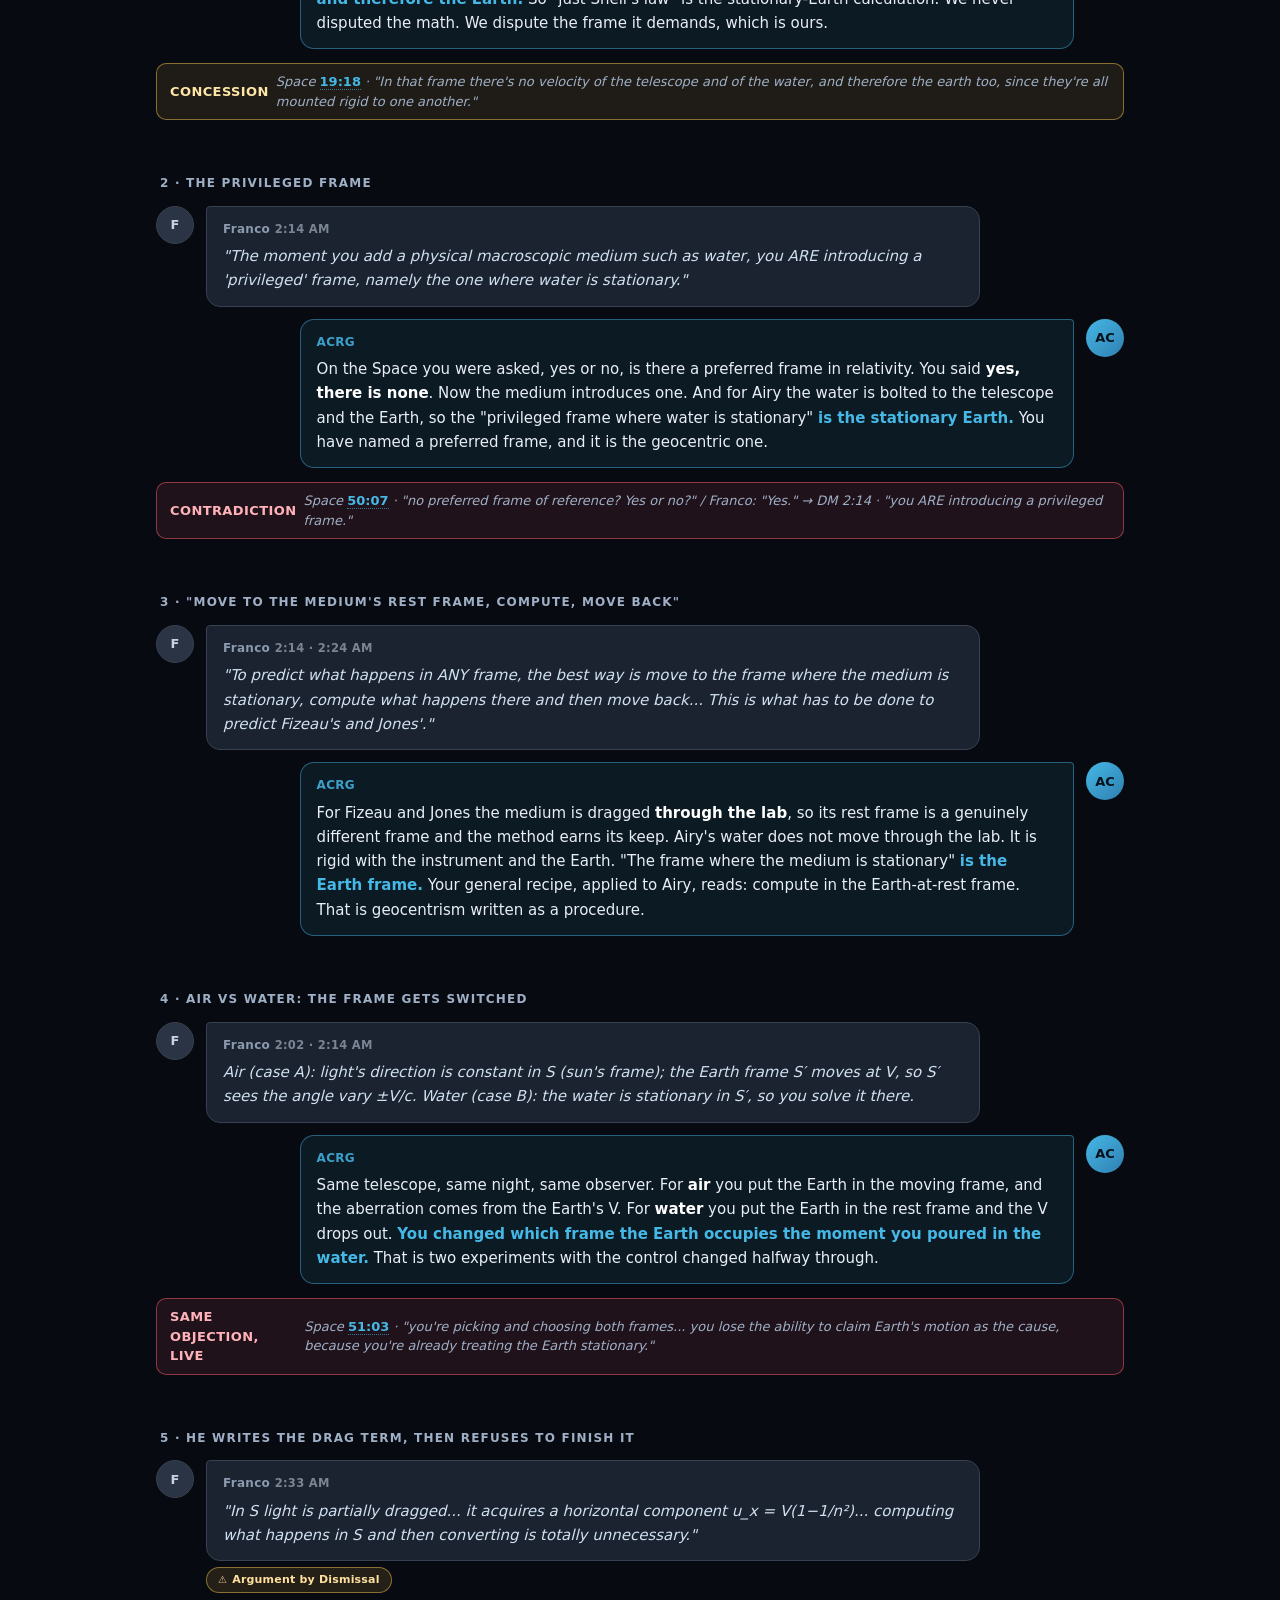
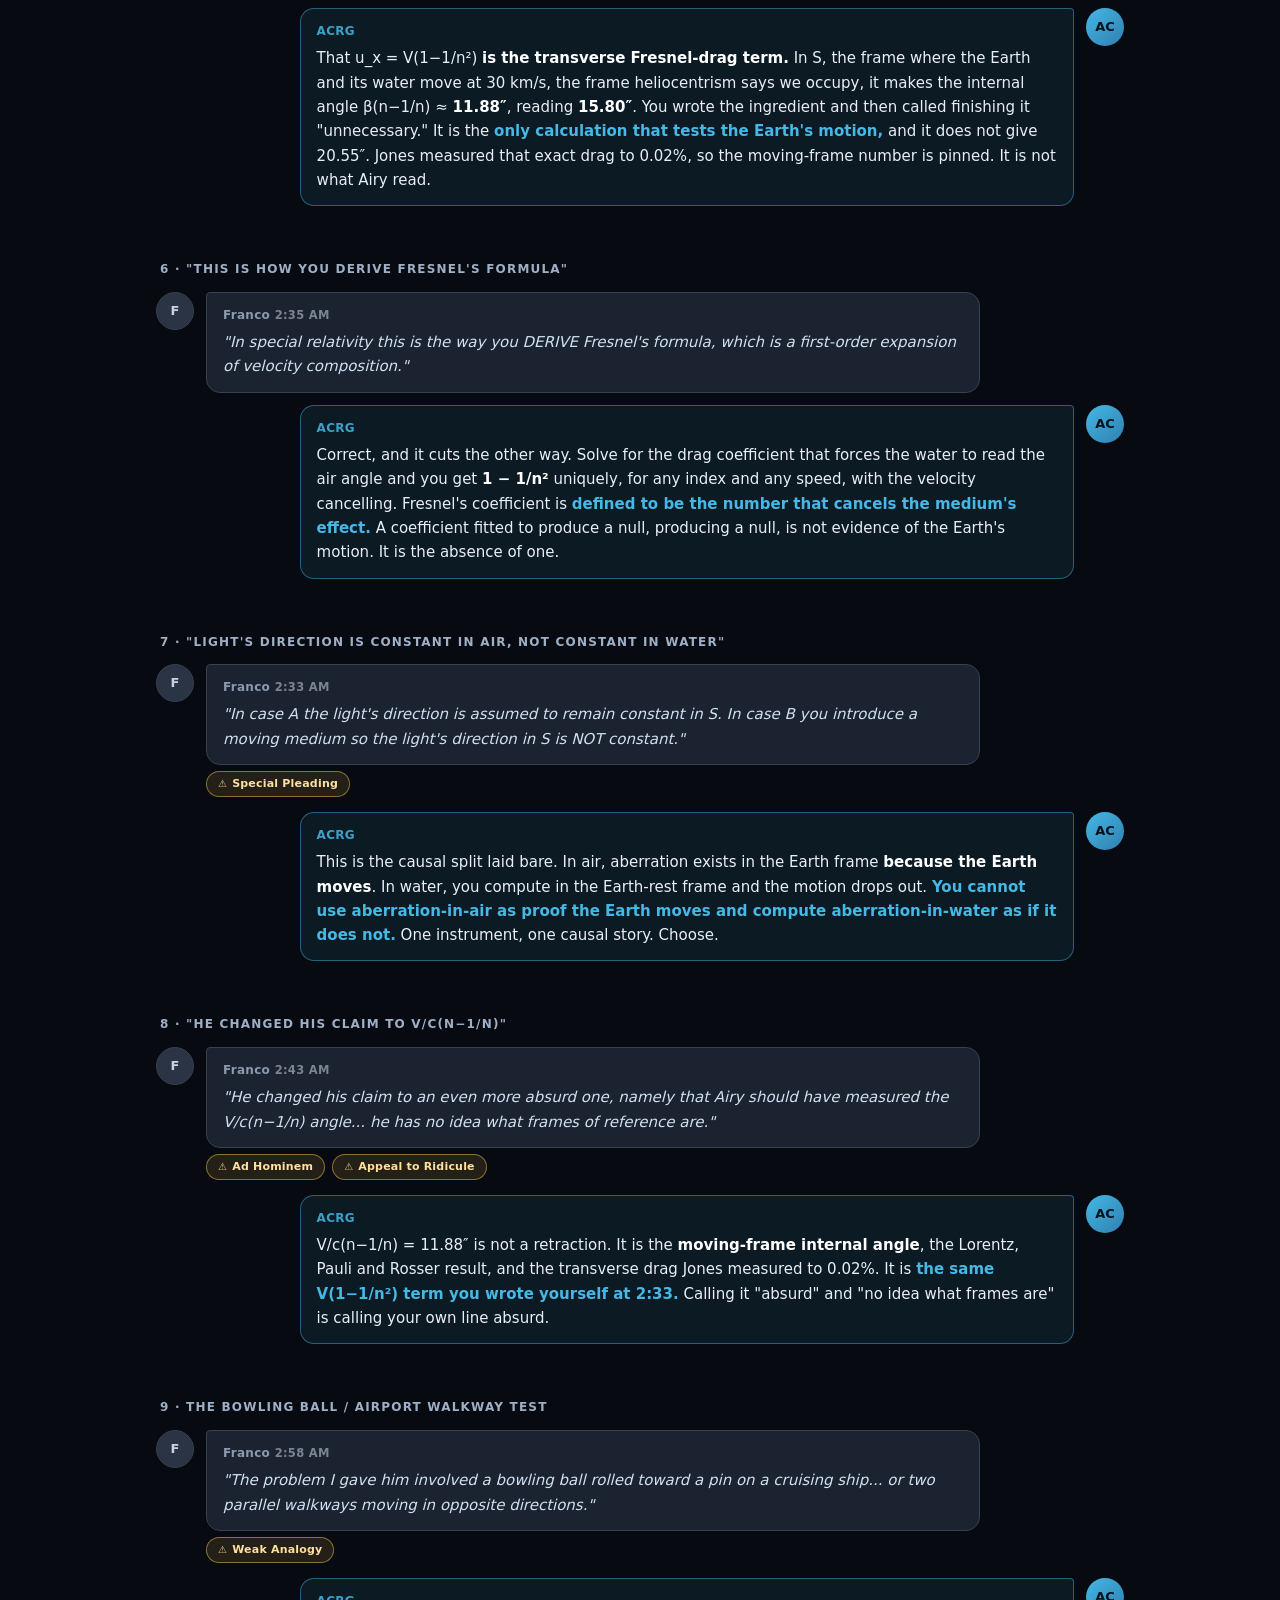
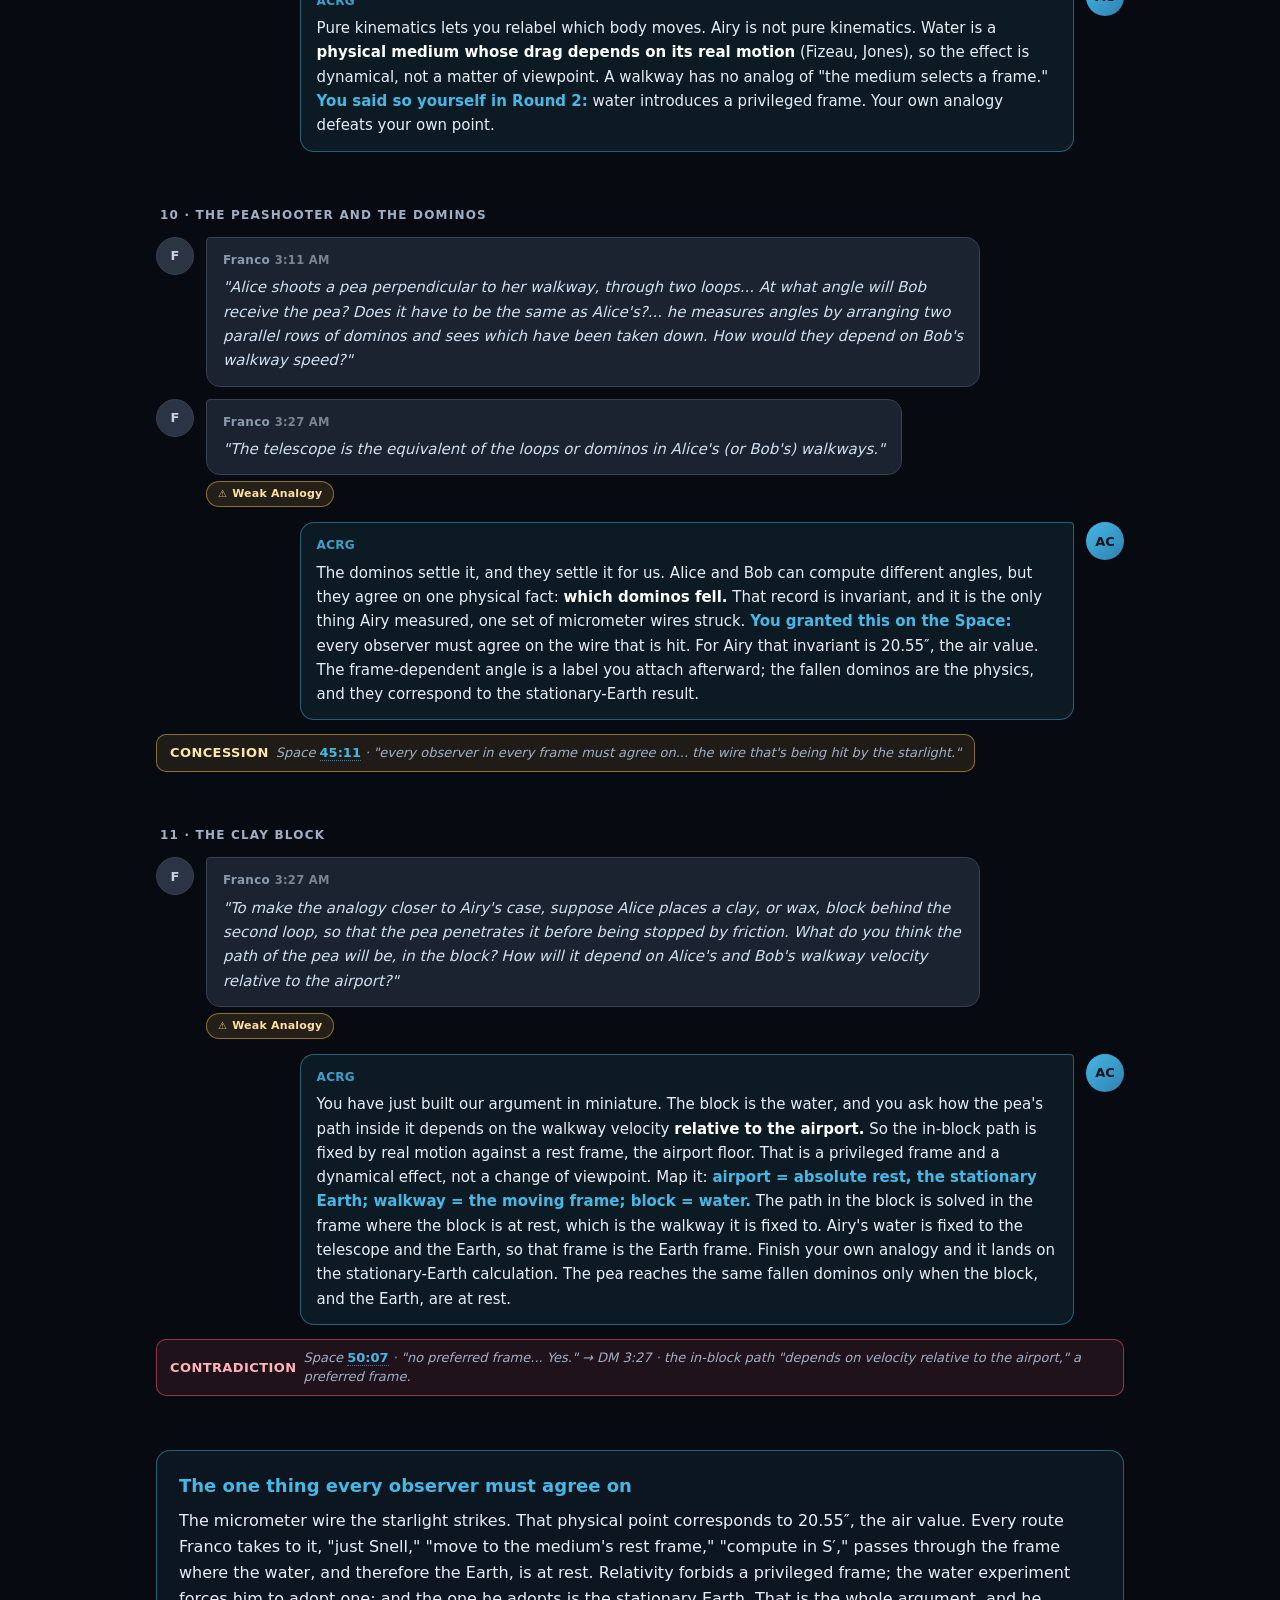
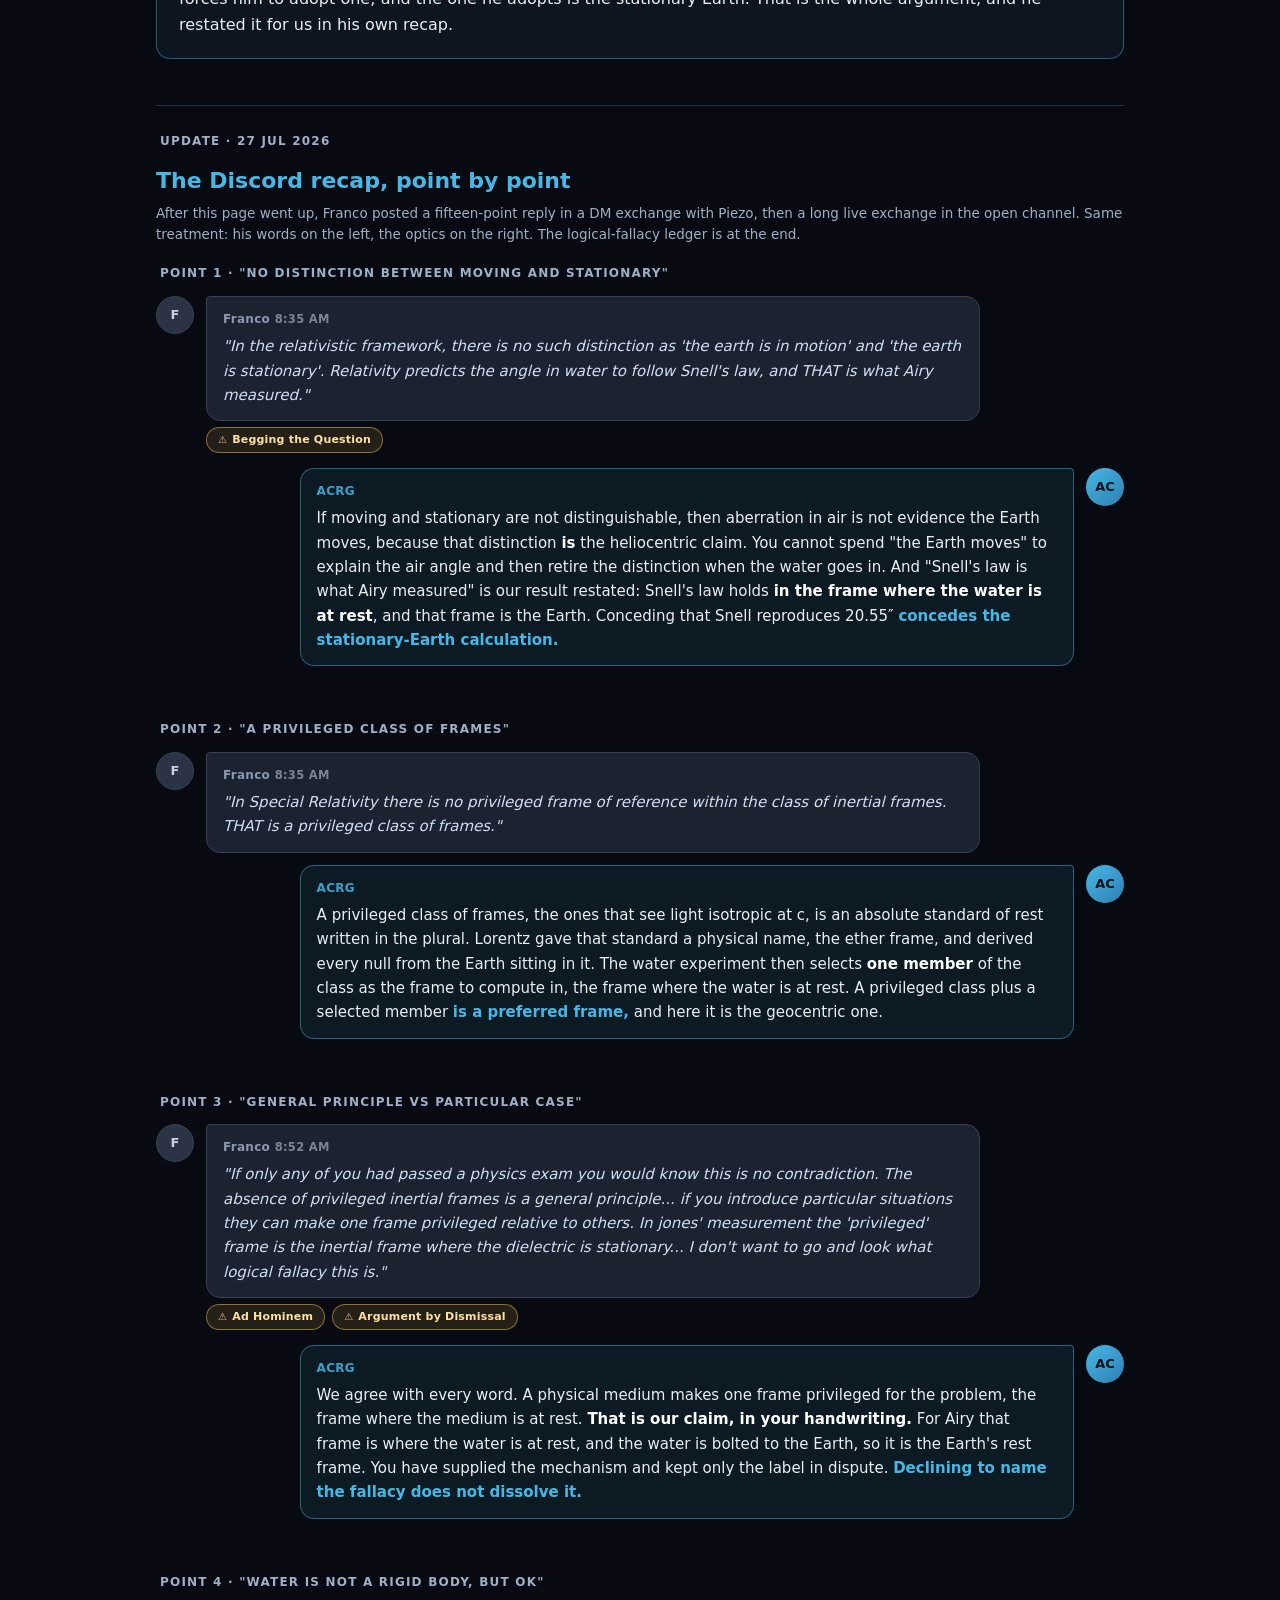
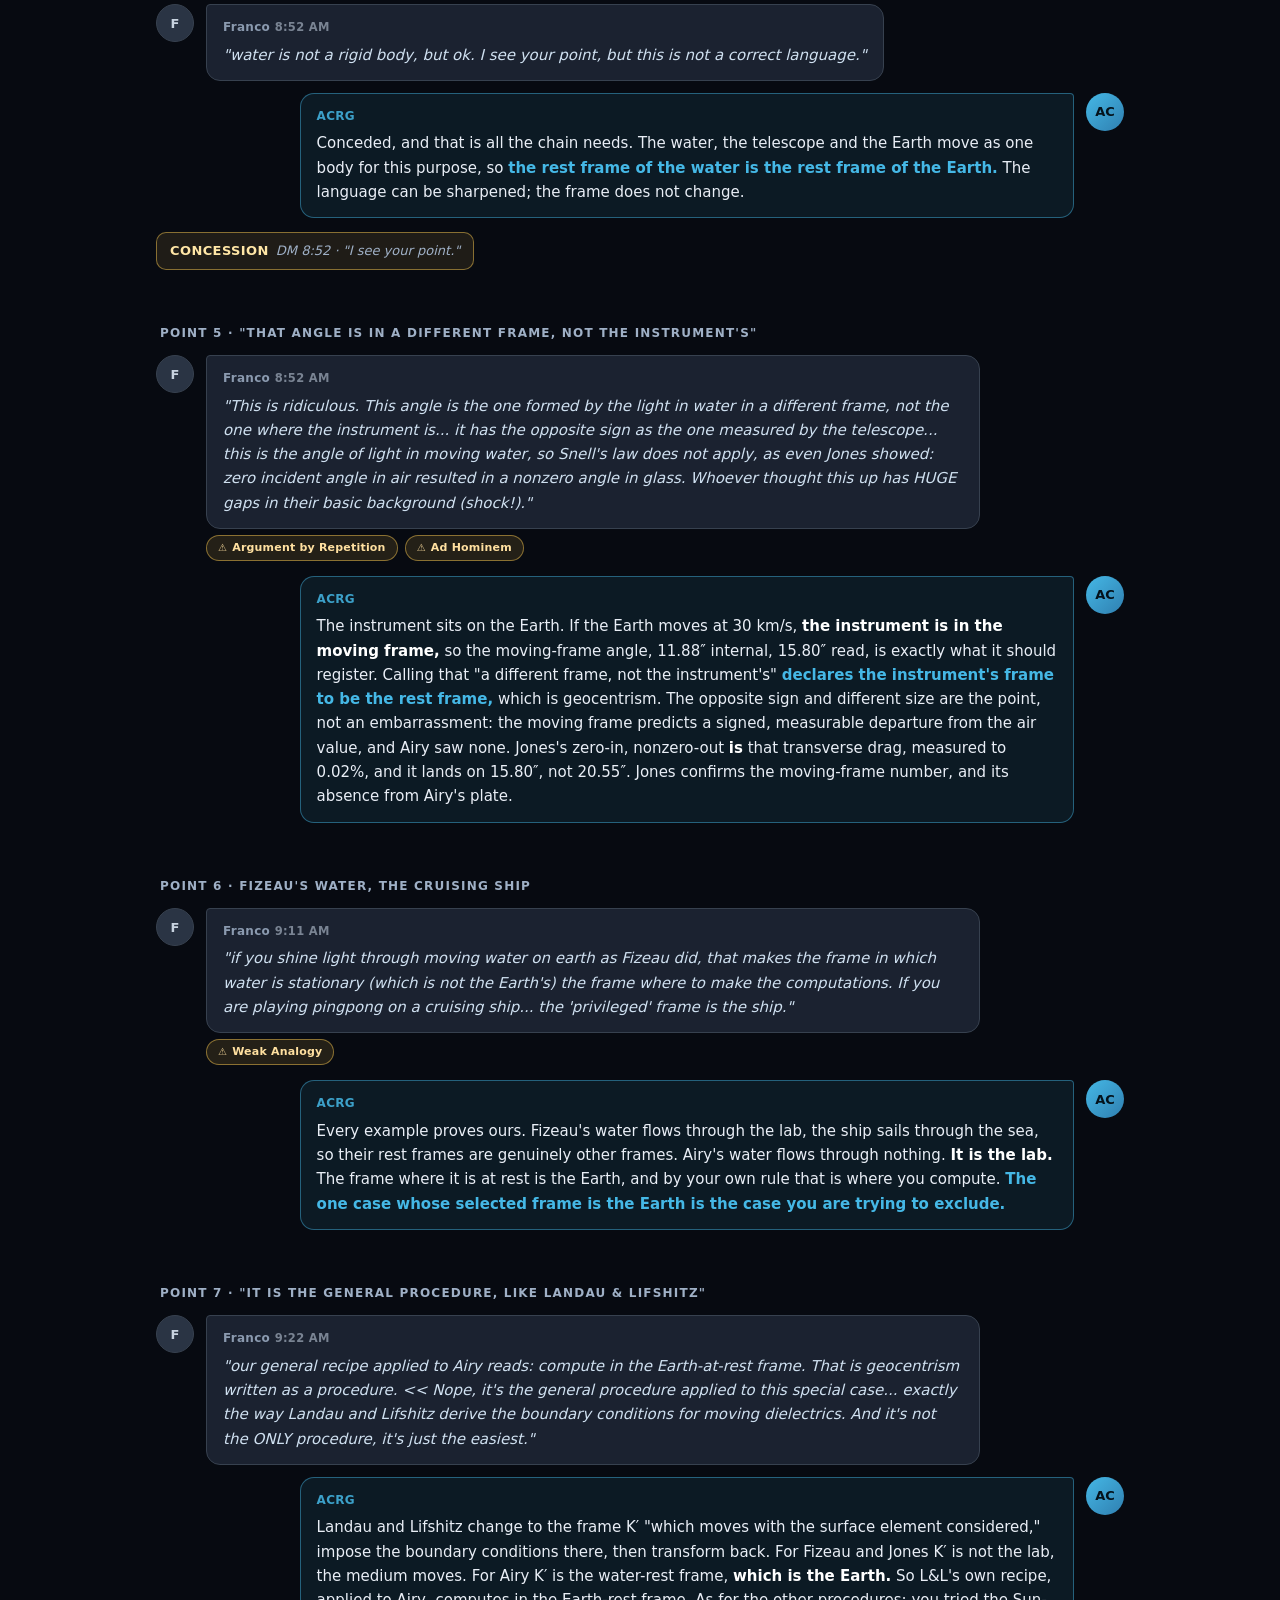
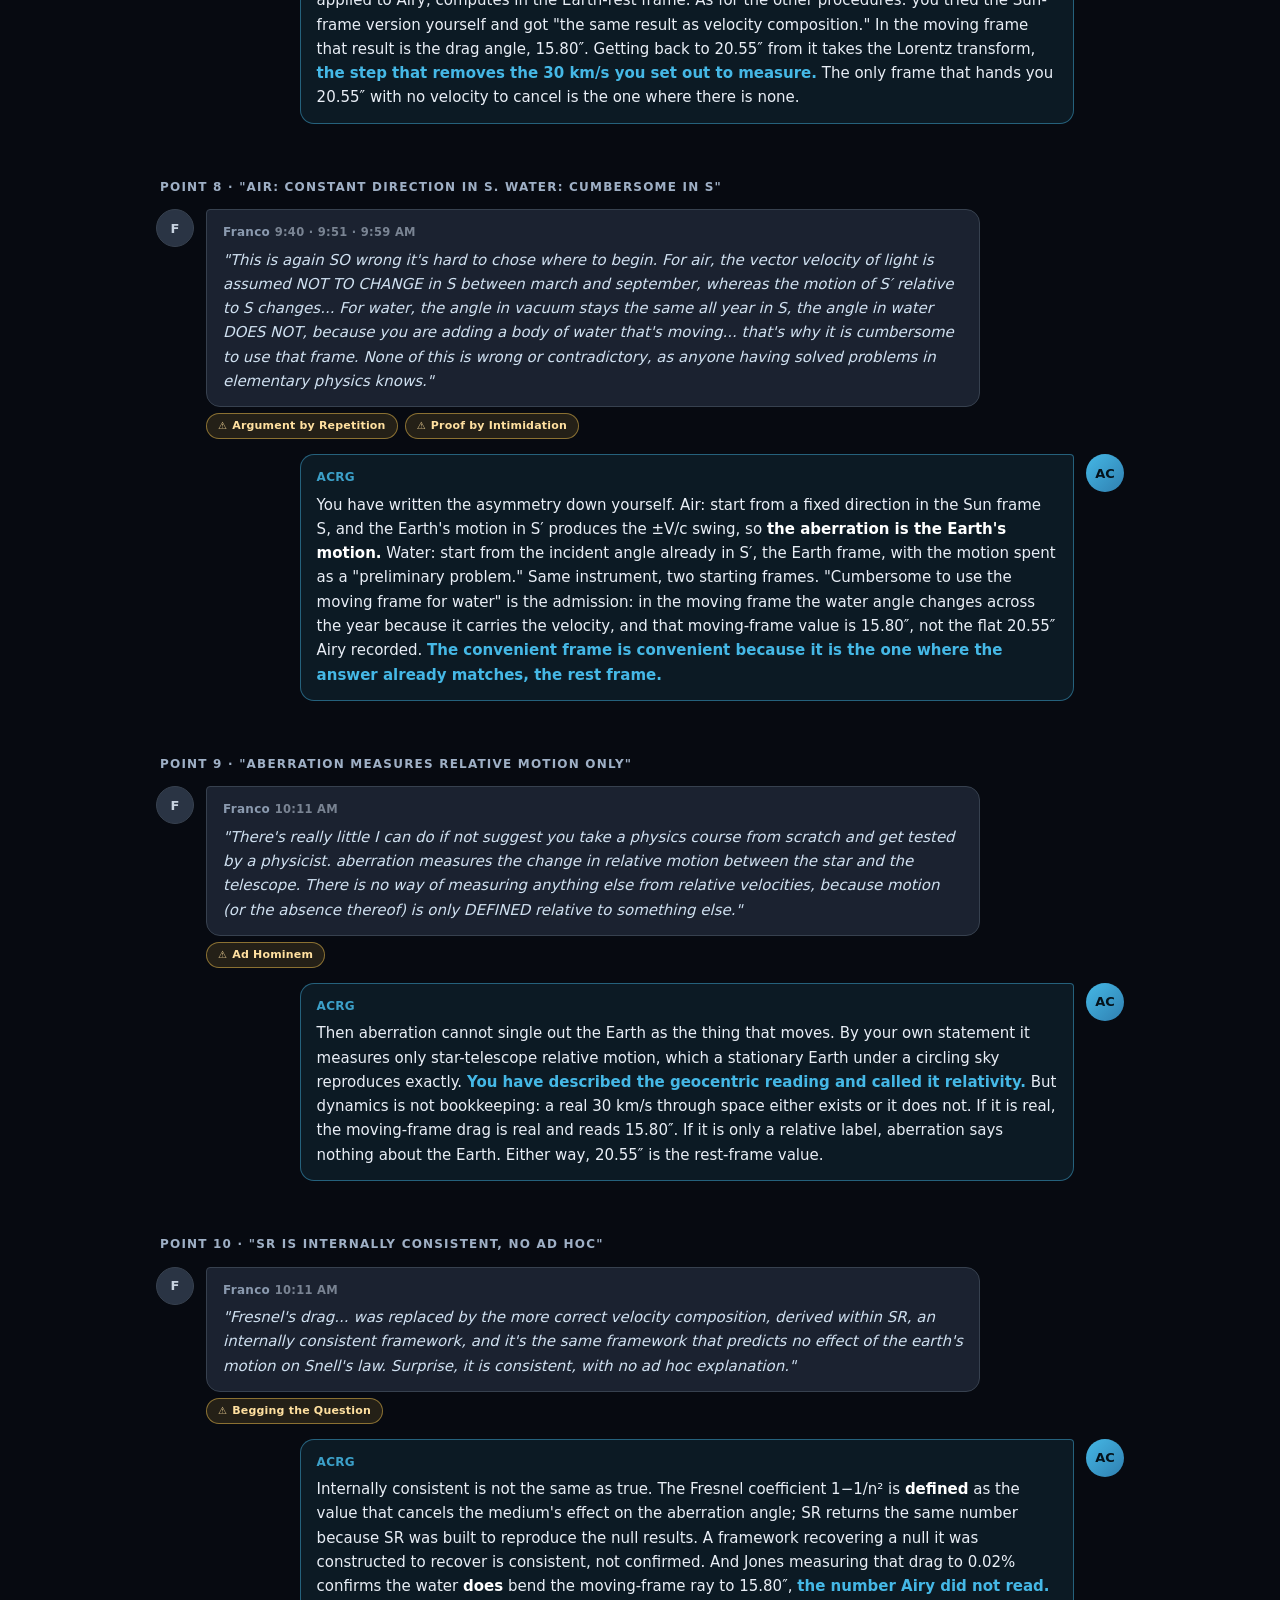
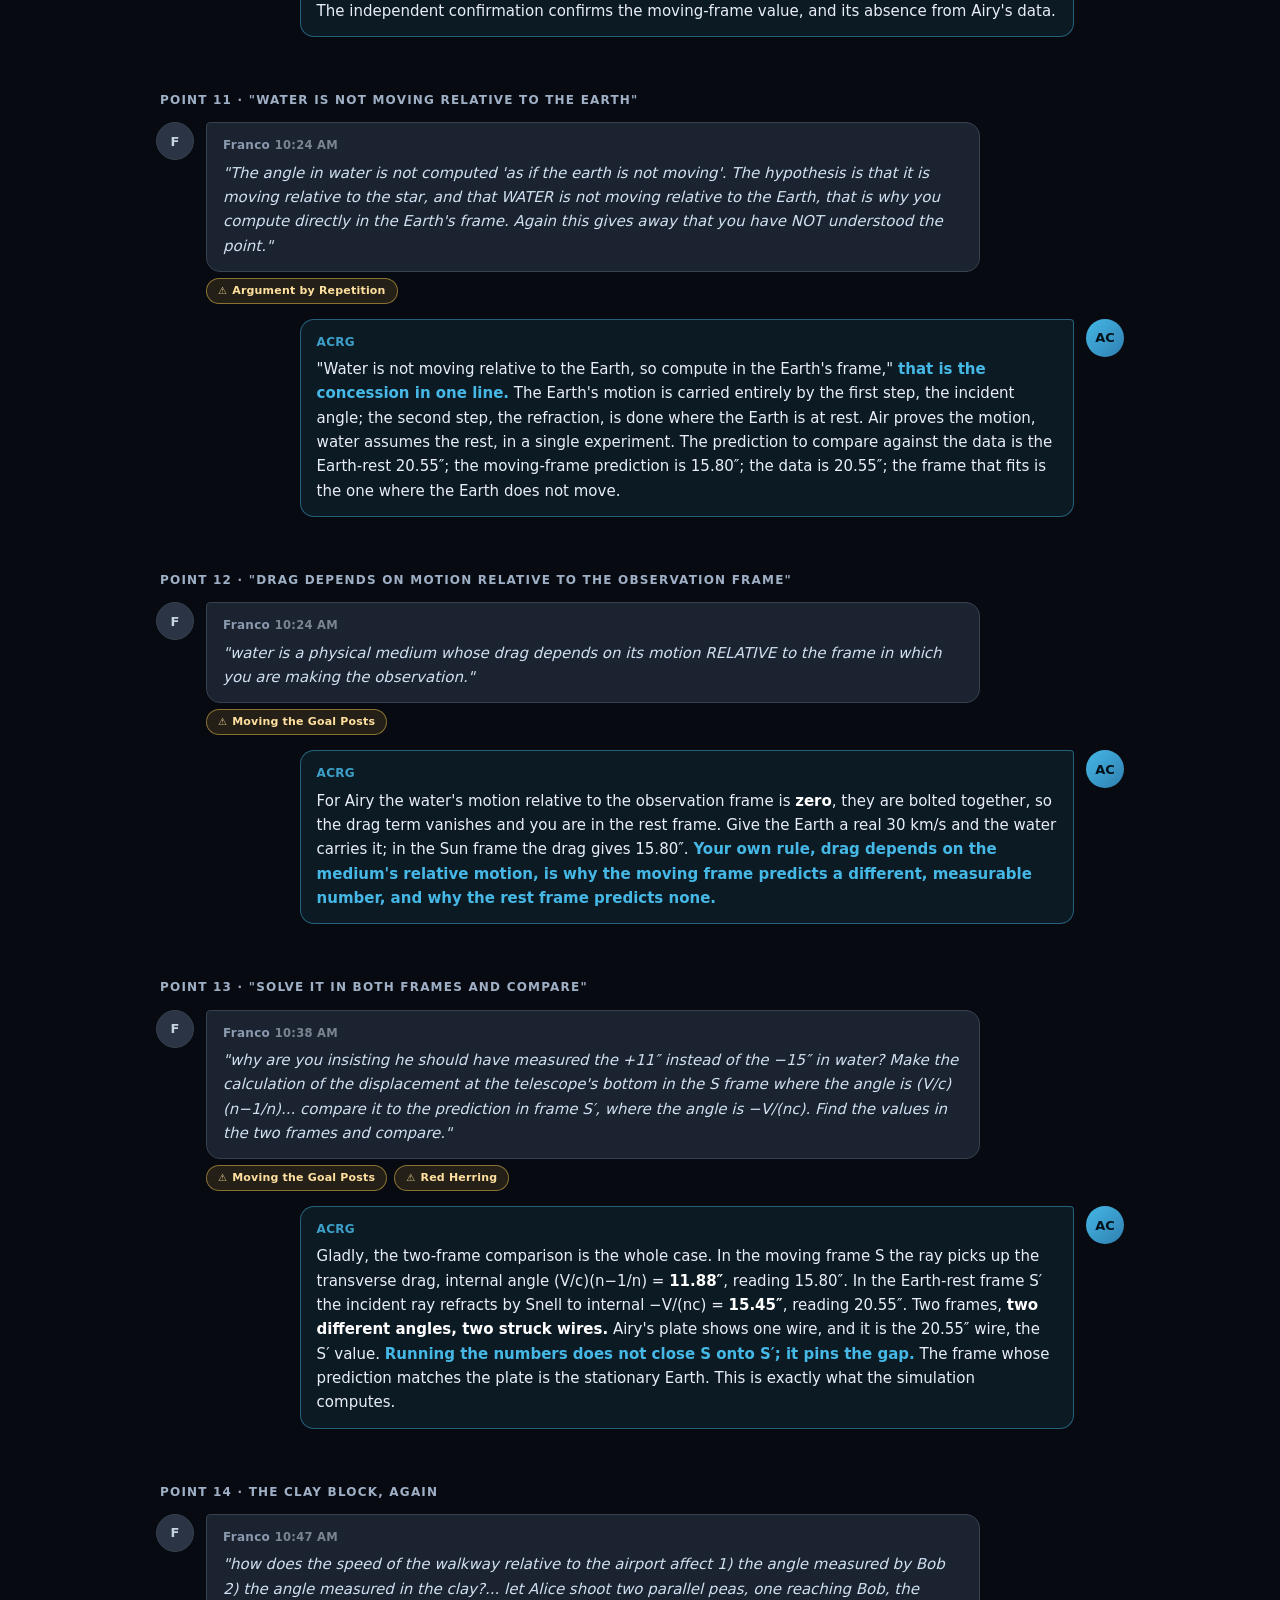
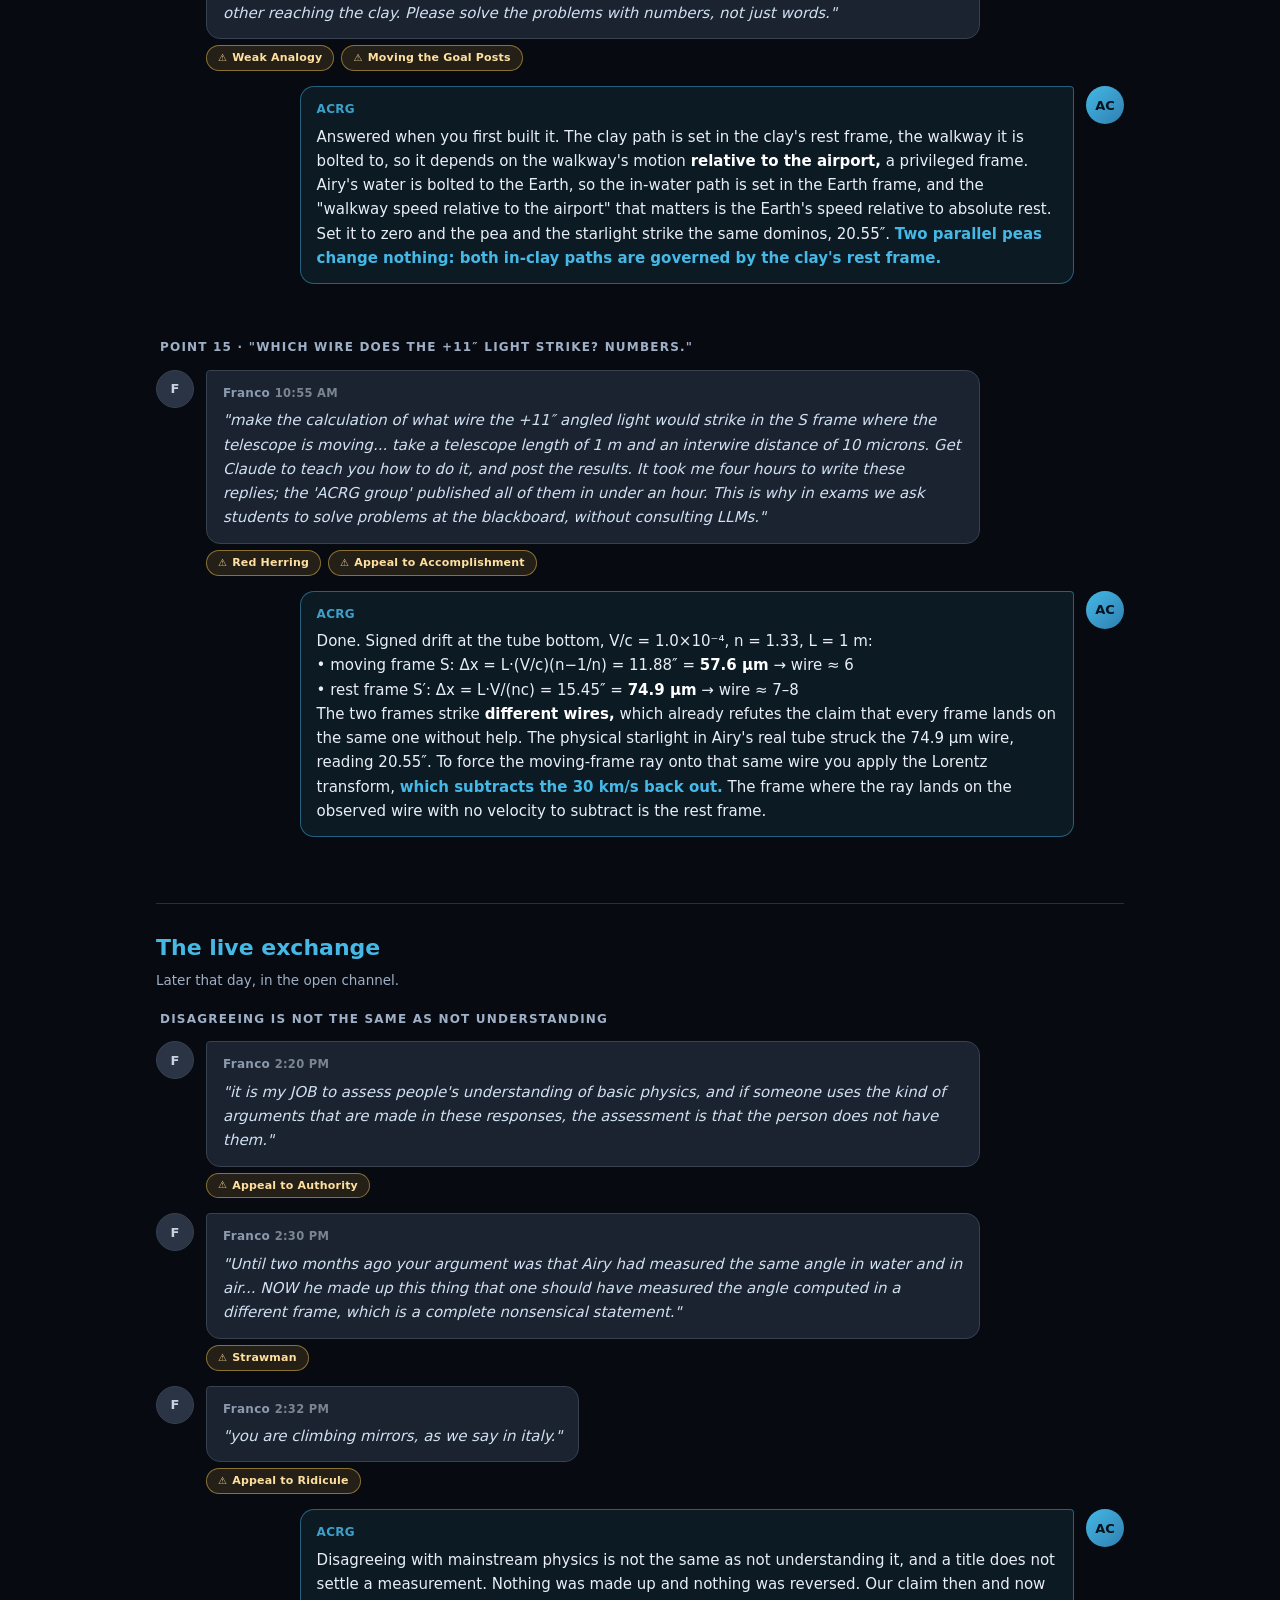
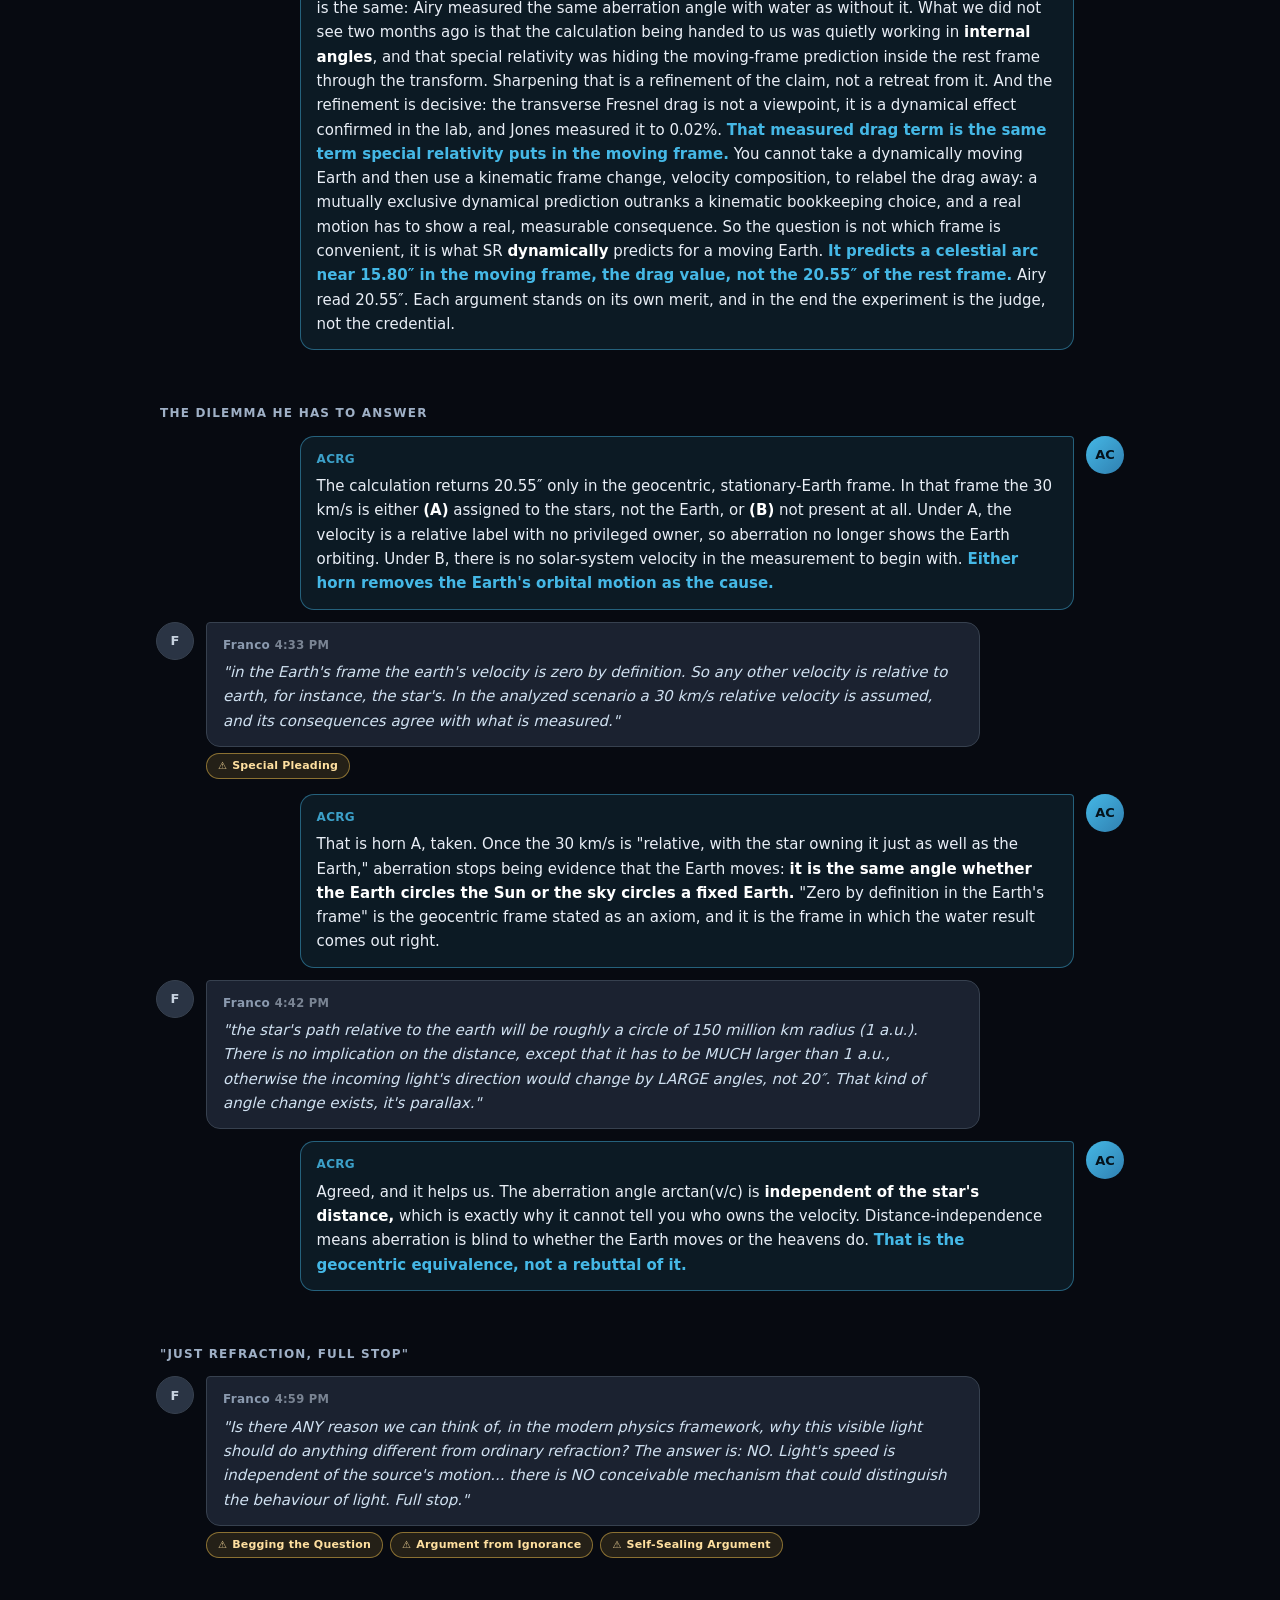
==== commit c3237163: "Arguments: add Discord recap point-by-point, core rebuttals, and interactive Bennett fallacy ledger " ====
--- a/airy_franco_recap_refutation.html
+++ b/airy_franco_recap_refutation.html
@@ -90,6 +90,43 @@
     background:rgba(69,184,230,.07)}
   .final h2{font-size:18px;color:var(--accent);margin-bottom:8px}
   footer{margin-top:30px;color:var(--dim);font-size:12.5px;text-align:center}
+
+  .update{margin:46px 0 18px;padding-top:26px;border-top:1px solid rgba(69,184,230,.25)}
+  .uphead{font-size:22px;color:var(--accent);font-weight:800;margin-bottom:4px}
+  .core{margin:26px 0;padding:22px 24px;border:1px solid var(--acrgEdge);border-radius:14px;
+    background:linear-gradient(180deg,rgba(69,184,230,.11),rgba(69,184,230,.04))}
+  .core h3{font-size:17.5px;color:var(--accent);margin-bottom:11px;letter-spacing:.2px;line-height:1.35}
+  .core p{font-size:15.5px;margin-bottom:11px}
+  .core p:last-child{margin-bottom:0}
+  .core b{color:#fff}
+  .core .kill{color:var(--accent);font-weight:700}
+  .core .cite{margin-top:10px;color:var(--dim);font-size:12px;font-style:italic}
+  .ledger{margin:38px 0 10px}
+  .ledger h2{font-size:20px;color:var(--accent);margin-bottom:4px}
+  .fal{display:flex;gap:16px;padding:13px 2px;border-bottom:1px solid rgba(69,184,230,.12);font-size:14.5px}
+  .fal .fname{flex:none;width:215px;color:#fff;font-weight:700}
+  .fal .fname .lat{display:block;color:var(--dim);font-weight:400;font-style:italic;font-size:11.5px;margin-top:2px}
+  .fal .fbody{flex:1}
+  .fal .fdef{color:var(--dim)}
+  .fal .fwhere{margin-top:4px}
+  .fal .fwhere b{color:var(--amber)}
+  @media(max-width:640px){.fal{flex-direction:column;gap:5px}.fal .fname{width:auto}}
+
+  html{scroll-behavior:smooth}
+  .falrow{display:flex;flex-wrap:wrap;gap:7px;margin:-6px 0 15px 50px}
+  .falchip{display:inline-flex;align-items:center;gap:5px;padding:3px 11px;border-radius:999px;
+    font-size:11px;font-weight:700;letter-spacing:.2px;scroll-margin-top:80px;
+    background:rgba(242,193,78,.12);border:1px solid rgba(242,193,78,.5);color:#ffe0a0}
+  .falchip::before{content:"\26A0\FE0E";font-size:10px;opacity:.85}
+  .falchip a{color:inherit;text-decoration:none}
+  .falchip a:hover{text-decoration:underline}
+  .falchip:target{background:rgba(242,193,78,.32);border-color:#f2c14e;color:#fff;box-shadow:0 0 0 2px rgba(242,193,78,.55)}
+  .fal{scroll-margin-top:80px}
+  .fal:target{background:rgba(69,184,230,.08);border-radius:8px}
+  .fal .fjump{display:inline-block;margin-left:8px;color:var(--dim);font-style:normal}
+  .fal .fjump a{display:inline-block;min-width:15px;text-align:center;color:var(--accent);
+    border:1px solid var(--acrgEdge);border-radius:5px;font-size:11px;text-decoration:none;padding:0 5px;margin:0 2px}
+  .fal .fjump a:hover{background:rgba(69,184,230,.15)}
 </style>
 </head>
 <body>
@@ -104,8 +141,8 @@
 </header>
 
 <div class="h0">
-  <p class="hyp"><span class="hlbl">H<sub>1</sub></span>&ndash; Earth is in motion; therefore the aberration angle in air will <b>not</b> be equal to the aberration angle in water.</p>
-  <p class="hyp"><span class="hlbl">H<sub>0</sub></span>&ndash; Earth is at absolute rest; therefore the aberration angle in air should be <b>equal</b> to the aberration angle in water.</p>
+  <p class="hyp"><span class="hlbl">H<sub>1</sub></span><span class="tt">&ndash; Earth is in motion; therefore the aberration angle in air will <b>not</b> be equal to the aberration angle in water.</span></p>
+  <p class="hyp"><span class="hlbl">H<sub>0</sub></span><span class="tt">&ndash; Earth is at absolute rest; therefore the aberration angle in air should be <b>equal</b> to the aberration angle in water.</span></p>
   <p class="hnote">Airy measured them equal. The exchange below is what happened when that was pressed.</p>
 </div>
 
@@ -113,23 +150,23 @@
   <h2>The refutation as one chain</h2>
   <p class="axnote">Every step is either something Franco states himself or something his own statements force. Read top to bottom.</p>
 
-  <div class="ax"><div class="n">1</div><div class="body"><b>No preferred frame.</b> Relativity admits no privileged frame of reference.<span class="tag franco">Franco affirms · <a class="yt" href="https://youtu.be/oLJsJS2u0ug?t=3007" target="_blank" rel="noopener">50:07</a></span></div></div>
-  <div class="ax"><div class="n">2</div><div class="body"><b>A medium defines one.</b> Adding a physical medium introduces a privileged frame: the one in which the medium is at rest.<span class="tag franco">Franco's DM · 2:14</span></div></div>
-  <div class="ax"><div class="n">3</div><div class="body"><b>Compute there.</b> To predict a medium experiment you move to the medium's rest frame, solve, then transform back.<span class="tag franco">Franco's method · 2:24</span></div></div>
-  <div class="ax"><div class="n">4</div><div class="body"><b>Airy's water is bolted to the Earth.</b> The water, the telescope and the Earth are one rigid body.<span class="tag franco">Conceded · <a class="yt" href="https://youtu.be/oLJsJS2u0ug?t=1158" target="_blank" rel="noopener">19:18</a></span></div></div>
-  <div class="ax der"><div class="n">5</div><div class="body"><b>So the medium's rest frame is the Earth's rest frame,</b> in which the Earth's velocity is zero.<span class="tag then">follows from 2–4</span></div></div>
-  <div class="ax"><div class="n">6</div><div class="body"><b>There it reduces to Snell's law,</b> and Snell's law reproduces the measured 20.55″.<span class="tag franco">Franco's claim</span></div></div>
-  <div class="ax"><div class="n">7</div><div class="body"><b>The moving-Earth frame gives a different number.</b> With the Earth at 30 km/s the drag term gives 11.88″ internal, reading 15.80″, the value Jones measured directly. It is not 20.55″.<span class="tag meas">measured · Jones 1972</span></div></div>
-  <div class="ax"><div class="n">8</div><div class="body"><b>One instrument, one frame.</b> Aberration in air is credited to the Earth's motion; the water result is obtained only by removing it. The same telescope cannot be moving for air and at rest for water.<span class="tag then">consistency</span></div></div>
-
-  <div class="qed"><span class="q">∴</span> To falsify <b>H<sub>0</sub></b> the water angle had to differ from the air angle. It did not. Airy measured them equal, and Franco's own method reproduces that equality only in the stationary-Earth frame. <b>We failed to falsify H<sub>0</sub>: the Earth is at absolute rest.</b> H<sub>1</sub> required the two angles to differ, and they do not, so <b>H<sub>1</sub> is not true.</b> The dispute was never about the arithmetic. It is that the arithmetic closes only when the Earth is at rest.</div>
+  <div class="ax"><div class="n">1</div><div class="body"><span class="tt"><b>No preferred frame.</b> Relativity admits no privileged frame of reference.</span><span class="tag franco">Franco affirms · <a class="yt" href="https://youtu.be/oLJsJS2u0ug?t=3007" target="_blank" rel="noopener">50:07</a></span></div></div>
+  <div class="ax"><div class="n">2</div><div class="body"><span class="tt"><b>A medium defines one.</b> Adding a physical medium introduces a privileged frame: the one in which the medium is at rest.</span><span class="tag franco">Franco's DM · 2:14</span></div></div>
+  <div class="ax"><div class="n">3</div><div class="body"><span class="tt"><b>Compute there.</b> To predict a medium experiment you move to the medium's rest frame, solve, then transform back.</span><span class="tag franco">Franco's method · 2:24</span></div></div>
+  <div class="ax"><div class="n">4</div><div class="body"><span class="tt"><b>Airy's water is bolted to the Earth.</b> The water, the telescope and the Earth are one rigid body.</span><span class="tag franco">Conceded · <a class="yt" href="https://youtu.be/oLJsJS2u0ug?t=1158" target="_blank" rel="noopener">19:18</a></span></div></div>
+  <div class="ax der"><div class="n">5</div><div class="body"><span class="tt"><b>So the medium's rest frame is the Earth's rest frame,</b> in which the Earth's velocity is zero.</span><span class="tag then">follows from 2–4</span></div></div>
+  <div class="ax"><div class="n">6</div><div class="body"><span class="tt"><b>There it reduces to Snell's law,</b> and Snell's law reproduces the measured 20.55″.</span><span class="tag franco">Franco's claim</span></div></div>
+  <div class="ax"><div class="n">7</div><div class="body"><span class="tt"><b>The moving-Earth frame gives a different number.</b> With the Earth at 30 km/s the drag term gives 11.88″ internal, reading 15.80″, the value Jones measured directly. It is not 20.55″.</span><span class="tag meas">measured · Jones 1972</span></div></div>
+  <div class="ax"><div class="n">8</div><div class="body"><span class="tt"><b>One instrument, one frame.</b> Aberration in air is credited to the Earth's motion; the water result is obtained only by removing it. The same telescope cannot be moving for air and at rest for water.</span><span class="tag then">consistency</span></div></div>
+
+  <div class="qed"><span class="q">∴</span><span class="tt"> To falsify <b>H<sub>0</sub></b> the water angle had to differ from the air angle. It did not. Airy measured them equal, and Franco's own method reproduces that equality only in the stationary-Earth frame. <b>We failed to falsify H<sub>0</sub>: the Earth is at absolute rest.</b> H<sub>1</sub> required the two angles to differ, and they do not, so <b>H<sub>1</sub> is not true.</b> The dispute was never about the arithmetic. It is that the arithmetic closes only when the Earth is at rest.</span></div>
 </section>
 
 <div class="legend">
-  <span><span class="sw f"></span> Franco's claim</span>
-  <span><span class="sw a"></span> ACRG rebuttal</span>
-  <span><span class="sw c"></span> Contradicts his own Space words</span>
-  <span><span class="sw cc"></span> Concedes our premise</span>
+  <span><span class="sw f"></span><span class="tt">Franco's claim</span></span>
+  <span><span class="sw a"></span><span class="tt">ACRG rebuttal</span></span>
+  <span><span class="sw c"></span><span class="tt">Contradicts his own Space words</span></span>
+  <span><span class="sw cc"></span><span class="tt">Concedes our premise</span></span>
 </div>
 
 <!-- ROUND 1 -->
@@ -137,10 +174,11 @@
   <div class="rlabel">1 · "Water only refracts, full stop"</div>
   <div class="msg"><div class="ava f">F</div><div class="bub f"><div class="nm">Franco <span class="t">1:41 AM</span></div>
     <span class="quote">"In a relativistic framework, adding water to the telescope has the ONLY effect of refracting light. This is what Pauli said in 1925."</span></div></div>
-  <div class="msg right"><div class="ava a">AC</div><div class="bub a"><div class="nm">ACRG</div>
+  <div class="falrow"><span class="falchip" id="fal-begging-1"><a href="#L-begging">Begging the Question</a></span><span class="falchip" id="fal-authority-1"><a href="#L-authority">Appeal to Authority</a></span></div>
+  <div class="msg right"><div class="ava a">AC</div><div class="bub a"><div class="nm">ACRG</div><span class="tt">
     Agreed on the arithmetic. Snell's law holds <b>in the frame where the water is at rest</b>. On the Space you told us what that frame is:
-    <span class="kill">there is no velocity of the telescope, of the water, and therefore the Earth.</span> So "just Snell's law" is the stationary-Earth calculation. We never disputed the math. We dispute the frame it demands, which is ours.</div></div>
-  <div class="chip conc"><b>CONCESSION</b> <span class="src">Space <a class="yt" href="https://youtu.be/oLJsJS2u0ug?t=1158" target="_blank" rel="noopener">19:18</a> · "In that frame there's no velocity of the telescope and of the water, and therefore the earth too, since they're all mounted rigid to one another."</span></div>
+    <span class="kill">there is no velocity of the telescope, of the water, and therefore the Earth.</span> So "just Snell's law" is the stationary-Earth calculation. We never disputed the math. We dispute the frame it demands, which is ours.</span></div></div>
+  <div class="chip conc"><span class="tt"><b>CONCESSION</b></span> <span class="src">Space <a class="yt" href="https://youtu.be/oLJsJS2u0ug?t=1158" target="_blank" rel="noopener">19:18</a> · "In that frame there's no velocity of the telescope and of the water, and therefore the earth too, since they're all mounted rigid to one another."</span></div>
 </div>
 
 <!-- ROUND 2 -->
@@ -148,9 +186,9 @@
   <div class="rlabel">2 · The privileged frame</div>
   <div class="msg"><div class="ava f">F</div><div class="bub f"><div class="nm">Franco <span class="t">2:14 AM</span></div>
     <span class="quote">"The moment you add a physical macroscopic medium such as water, you ARE introducing a 'privileged' frame, namely the one where water is stationary."</span></div></div>
-  <div class="msg right"><div class="ava a">AC</div><div class="bub a"><div class="nm">ACRG</div>
-    On the Space you were asked, yes or no, is there a preferred frame in relativity. You said <b>yes, there is none</b>. Now the medium introduces one. And for Airy the water is bolted to the telescope and the Earth, so the "privileged frame where water is stationary" <span class="kill">is the stationary Earth.</span> You have named a preferred frame, and it is the geocentric one.</div></div>
-  <div class="chip contra"><b>CONTRADICTION</b> <span class="src">Space <a class="yt" href="https://youtu.be/oLJsJS2u0ug?t=3007" target="_blank" rel="noopener">50:07</a> · "no preferred frame of reference? Yes or no?" / Franco: "Yes."&nbsp;→&nbsp;DM 2:14 · "you ARE introducing a privileged frame."</span></div>
+  <div class="msg right"><div class="ava a">AC</div><div class="bub a"><div class="nm">ACRG</div><span class="tt">
+    On the Space you were asked, yes or no, is there a preferred frame in relativity. You said <b>yes, there is none</b>. Now the medium introduces one. And for Airy the water is bolted to the telescope and the Earth, so the "privileged frame where water is stationary" <span class="kill">is the stationary Earth.</span> You have named a preferred frame, and it is the geocentric one.</span></div></div>
+  <div class="chip contra"><span class="tt"><b>CONTRADICTION</b></span> <span class="src">Space <a class="yt" href="https://youtu.be/oLJsJS2u0ug?t=3007" target="_blank" rel="noopener">50:07</a> · "no preferred frame of reference? Yes or no?" / Franco: "Yes."&nbsp;→&nbsp;DM 2:14 · "you ARE introducing a privileged frame."</span></div>
 </div>
 
 <!-- ROUND 3 -->
@@ -158,8 +196,8 @@
   <div class="rlabel">3 · "Move to the medium's rest frame, compute, move back"</div>
   <div class="msg"><div class="ava f">F</div><div class="bub f"><div class="nm">Franco <span class="t">2:14 · 2:24 AM</span></div>
     <span class="quote">"To predict what happens in ANY frame, the best way is move to the frame where the medium is stationary, compute what happens there and then move back... This is what has to be done to predict Fizeau's and Jones'."</span></div></div>
-  <div class="msg right"><div class="ava a">AC</div><div class="bub a"><div class="nm">ACRG</div>
-    For Fizeau and Jones the medium is dragged <b>through the lab</b>, so its rest frame is a genuinely different frame and the method earns its keep. Airy's water does not move through the lab. It is rigid with the instrument and the Earth. "The frame where the medium is stationary" <span class="kill">is the Earth frame.</span> Your general recipe, applied to Airy, reads: compute in the Earth-at-rest frame. That is geocentrism written as a procedure.</div></div>
+  <div class="msg right"><div class="ava a">AC</div><div class="bub a"><div class="nm">ACRG</div><span class="tt">
+    For Fizeau and Jones the medium is dragged <b>through the lab</b>, so its rest frame is a genuinely different frame and the method earns its keep. Airy's water does not move through the lab. It is rigid with the instrument and the Earth. "The frame where the medium is stationary" <span class="kill">is the Earth frame.</span> Your general recipe, applied to Airy, reads: compute in the Earth-at-rest frame. That is geocentrism written as a procedure.</span></div></div>
 </div>
 
 <!-- ROUND 4 -->
@@ -167,9 +205,9 @@
   <div class="rlabel">4 · Air vs water: the frame gets switched</div>
   <div class="msg"><div class="ava f">F</div><div class="bub f"><div class="nm">Franco <span class="t">2:02 · 2:14 AM</span></div>
     <span class="quote">Air (case A): light's direction is constant in S (sun's frame); the Earth frame S′ moves at V, so S′ sees the angle vary ±V/c. Water (case B): the water is stationary in S′, so you solve it there.</span></div></div>
-  <div class="msg right"><div class="ava a">AC</div><div class="bub a"><div class="nm">ACRG</div>
-    Same telescope, same night, same observer. For <b>air</b> you put the Earth in the moving frame, and the aberration comes from the Earth's V. For <b>water</b> you put the Earth in the rest frame and the V drops out. <span class="kill">You changed which frame the Earth occupies the moment you poured in the water.</span> That is two experiments with the control changed halfway through.</div></div>
-  <div class="chip contra"><b>SAME OBJECTION, LIVE</b> <span class="src">Space <a class="yt" href="https://youtu.be/oLJsJS2u0ug?t=3063" target="_blank" rel="noopener">51:03</a> · "you're picking and choosing both frames... you lose the ability to claim Earth's motion as the cause, because you're already treating the Earth stationary."</span></div>
+  <div class="msg right"><div class="ava a">AC</div><div class="bub a"><div class="nm">ACRG</div><span class="tt">
+    Same telescope, same night, same observer. For <b>air</b> you put the Earth in the moving frame, and the aberration comes from the Earth's V. For <b>water</b> you put the Earth in the rest frame and the V drops out. <span class="kill">You changed which frame the Earth occupies the moment you poured in the water.</span> That is two experiments with the control changed halfway through.</span></div></div>
+  <div class="chip contra"><span class="tt"><b>SAME OBJECTION, LIVE</b></span> <span class="src">Space <a class="yt" href="https://youtu.be/oLJsJS2u0ug?t=3063" target="_blank" rel="noopener">51:03</a> · "you're picking and choosing both frames... you lose the ability to claim Earth's motion as the cause, because you're already treating the Earth stationary."</span></div>
 </div>
 
 <!-- ROUND 5 -->
@@ -177,8 +215,9 @@
   <div class="rlabel">5 · He writes the drag term, then refuses to finish it</div>
   <div class="msg"><div class="ava f">F</div><div class="bub f"><div class="nm">Franco <span class="t">2:33 AM</span></div>
     <span class="quote">"In S light is partially dragged... it acquires a horizontal component u_x = V(1−1/n²)... computing what happens in S and then converting is totally unnecessary."</span></div></div>
-  <div class="msg right"><div class="ava a">AC</div><div class="bub a"><div class="nm">ACRG</div>
-    That u_x = V(1−1/n²) <b>is the transverse Fresnel-drag term.</b> In S, the frame where the Earth and its water move at 30 km/s, the frame heliocentrism says we occupy, it makes the internal angle β(n−1/n) ≈ <b>11.88″</b>, reading <b>15.80″</b>. You wrote the ingredient and then called finishing it "unnecessary." It is the <span class="kill">only calculation that tests the Earth's motion,</span> and it does not give 20.55″. Jones measured that exact drag to 0.02%, so the moving-frame number is pinned. It is not what Airy read.</div></div>
+  <div class="falrow"><span class="falchip" id="fal-dismissal-1"><a href="#L-dismissal">Argument by Dismissal</a></span></div>
+  <div class="msg right"><div class="ava a">AC</div><div class="bub a"><div class="nm">ACRG</div><span class="tt">
+    That u_x = V(1−1/n²) <b>is the transverse Fresnel-drag term.</b> In S, the frame where the Earth and its water move at 30 km/s, the frame heliocentrism says we occupy, it makes the internal angle β(n−1/n) ≈ <b>11.88″</b>, reading <b>15.80″</b>. You wrote the ingredient and then called finishing it "unnecessary." It is the <span class="kill">only calculation that tests the Earth's motion,</span> and it does not give 20.55″. Jones measured that exact drag to 0.02%, so the moving-frame number is pinned. It is not what Airy read.</span></div></div>
 </div>
 
 <!-- ROUND 6 -->
@@ -186,8 +225,8 @@
   <div class="rlabel">6 · "This is how you derive Fresnel's formula"</div>
   <div class="msg"><div class="ava f">F</div><div class="bub f"><div class="nm">Franco <span class="t">2:35 AM</span></div>
     <span class="quote">"In special relativity this is the way you DERIVE Fresnel's formula, which is a first-order expansion of velocity composition."</span></div></div>
-  <div class="msg right"><div class="ava a">AC</div><div class="bub a"><div class="nm">ACRG</div>
-    Correct, and it cuts the other way. Solve for the drag coefficient that forces the water to read the air angle and you get <b>1 − 1/n²</b> uniquely, for any index and any speed, with the velocity cancelling. Fresnel's coefficient is <span class="kill">defined to be the number that cancels the medium's effect.</span> A coefficient fitted to produce a null, producing a null, is not evidence of the Earth's motion. It is the absence of one.</div></div>
+  <div class="msg right"><div class="ava a">AC</div><div class="bub a"><div class="nm">ACRG</div><span class="tt">
+    Correct, and it cuts the other way. Solve for the drag coefficient that forces the water to read the air angle and you get <b>1 − 1/n²</b> uniquely, for any index and any speed, with the velocity cancelling. Fresnel's coefficient is <span class="kill">defined to be the number that cancels the medium's effect.</span> A coefficient fitted to produce a null, producing a null, is not evidence of the Earth's motion. It is the absence of one.</span></div></div>
 </div>
 
 <!-- ROUND 7 -->
@@ -195,8 +234,9 @@
   <div class="rlabel">7 · "Light's direction is constant in air, not constant in water"</div>
   <div class="msg"><div class="ava f">F</div><div class="bub f"><div class="nm">Franco <span class="t">2:33 AM</span></div>
     <span class="quote">"In case A the light's direction is assumed to remain constant in S. In case B you introduce a moving medium so the light's direction in S is NOT constant."</span></div></div>
-  <div class="msg right"><div class="ava a">AC</div><div class="bub a"><div class="nm">ACRG</div>
-    This is the causal split laid bare. In air, aberration exists in the Earth frame <b>because the Earth moves</b>. In water, you compute in the Earth-rest frame and the motion drops out. <span class="kill">You cannot use aberration-in-air as proof the Earth moves and compute aberration-in-water as if it does not.</span> One instrument, one causal story. Choose.</div></div>
+  <div class="falrow"><span class="falchip" id="fal-specialpleading-1"><a href="#L-specialpleading">Special Pleading</a></span></div>
+  <div class="msg right"><div class="ava a">AC</div><div class="bub a"><div class="nm">ACRG</div><span class="tt">
+    This is the causal split laid bare. In air, aberration exists in the Earth frame <b>because the Earth moves</b>. In water, you compute in the Earth-rest frame and the motion drops out. <span class="kill">You cannot use aberration-in-air as proof the Earth moves and compute aberration-in-water as if it does not.</span> One instrument, one causal story. Choose.</span></div></div>
 </div>
 
 <!-- ROUND 8 -->
@@ -204,8 +244,9 @@
   <div class="rlabel">8 · "He changed his claim to V/c(n−1/n)"</div>
   <div class="msg"><div class="ava f">F</div><div class="bub f"><div class="nm">Franco <span class="t">2:43 AM</span></div>
     <span class="quote">"He changed his claim to an even more absurd one, namely that Airy should have measured the V/c(n−1/n) angle... he has no idea what frames of reference are."</span></div></div>
-  <div class="msg right"><div class="ava a">AC</div><div class="bub a"><div class="nm">ACRG</div>
-    V/c(n−1/n) = 11.88″ is not a retraction. It is the <b>moving-frame internal angle</b>, the Lorentz, Pauli and Rosser result, and the transverse drag Jones measured to 0.02%. It is <span class="kill">the same V(1−1/n²) term you wrote yourself at 2:33.</span> Calling it "absurd" and "no idea what frames are" is calling your own line absurd.</div></div>
+  <div class="falrow"><span class="falchip" id="fal-adhominem-1"><a href="#L-adhominem">Ad Hominem</a></span><span class="falchip" id="fal-ridicule-1"><a href="#L-ridicule">Appeal to Ridicule</a></span></div>
+  <div class="msg right"><div class="ava a">AC</div><div class="bub a"><div class="nm">ACRG</div><span class="tt">
+    V/c(n−1/n) = 11.88″ is not a retraction. It is the <b>moving-frame internal angle</b>, the Lorentz, Pauli and Rosser result, and the transverse drag Jones measured to 0.02%. It is <span class="kill">the same V(1−1/n²) term you wrote yourself at 2:33.</span> Calling it "absurd" and "no idea what frames are" is calling your own line absurd.</span></div></div>
 </div>
 
 <!-- ROUND 9 -->
@@ -213,8 +254,9 @@
   <div class="rlabel">9 · The bowling ball / airport walkway test</div>
   <div class="msg"><div class="ava f">F</div><div class="bub f"><div class="nm">Franco <span class="t">2:58 AM</span></div>
     <span class="quote">"The problem I gave him involved a bowling ball rolled toward a pin on a cruising ship... or two parallel walkways moving in opposite directions."</span></div></div>
-  <div class="msg right"><div class="ava a">AC</div><div class="bub a"><div class="nm">ACRG</div>
-    Pure kinematics lets you relabel which body moves. Airy is not pure kinematics. Water is a <b>physical medium whose drag depends on its real motion</b> (Fizeau, Jones), so the effect is dynamical, not a matter of viewpoint. A walkway has no analog of "the medium selects a frame." <span class="kill">You said so yourself in Round 2:</span> water introduces a privileged frame. Your own analogy defeats your own point.</div></div>
+  <div class="falrow"><span class="falchip" id="fal-analogy-1"><a href="#L-analogy">Weak Analogy</a></span></div>
+  <div class="msg right"><div class="ava a">AC</div><div class="bub a"><div class="nm">ACRG</div><span class="tt">
+    Pure kinematics lets you relabel which body moves. Airy is not pure kinematics. Water is a <b>physical medium whose drag depends on its real motion</b> (Fizeau, Jones), so the effect is dynamical, not a matter of viewpoint. A walkway has no analog of "the medium selects a frame." <span class="kill">You said so yourself in Round 2:</span> water introduces a privileged frame. Your own analogy defeats your own point.</span></div></div>
 </div>
 
 <!-- ROUND 10 -->
@@ -224,9 +266,10 @@
     <span class="quote">"Alice shoots a pea perpendicular to her walkway, through two loops... At what angle will Bob receive the pea? Does it have to be the same as Alice's?... he measures angles by arranging two parallel rows of dominos and sees which have been taken down. How would they depend on Bob's walkway speed?"</span></div></div>
   <div class="msg"><div class="ava f">F</div><div class="bub f"><div class="nm">Franco <span class="t">3:27 AM</span></div>
     <span class="quote">"The telescope is the equivalent of the loops or dominos in Alice's (or Bob's) walkways."</span></div></div>
-  <div class="msg right"><div class="ava a">AC</div><div class="bub a"><div class="nm">ACRG</div>
-    The dominos settle it, and they settle it for us. Alice and Bob can compute different angles, but they agree on one physical fact: <b>which dominos fell.</b> That record is invariant, and it is the only thing Airy measured, one set of micrometer wires struck. <span class="kill">You granted this on the Space:</span> every observer must agree on the wire that is hit. For Airy that invariant is 20.55″, the air value. The frame-dependent angle is a label you attach afterward; the fallen dominos are the physics, and they correspond to the stationary-Earth result.</div></div>
-  <div class="chip conc"><b>CONCESSION</b> <span class="src">Space <a class="yt" href="https://youtu.be/oLJsJS2u0ug?t=2711" target="_blank" rel="noopener">45:11</a> · "every observer in every frame must agree on... the wire that's being hit by the starlight."</span></div>
+  <div class="falrow"><span class="falchip" id="fal-analogy-2"><a href="#L-analogy">Weak Analogy</a></span></div>
+  <div class="msg right"><div class="ava a">AC</div><div class="bub a"><div class="nm">ACRG</div><span class="tt">
+    The dominos settle it, and they settle it for us. Alice and Bob can compute different angles, but they agree on one physical fact: <b>which dominos fell.</b> That record is invariant, and it is the only thing Airy measured, one set of micrometer wires struck. <span class="kill">You granted this on the Space:</span> every observer must agree on the wire that is hit. For Airy that invariant is 20.55″, the air value. The frame-dependent angle is a label you attach afterward; the fallen dominos are the physics, and they correspond to the stationary-Earth result.</span></div></div>
+  <div class="chip conc"><span class="tt"><b>CONCESSION</b></span> <span class="src">Space <a class="yt" href="https://youtu.be/oLJsJS2u0ug?t=2711" target="_blank" rel="noopener">45:11</a> · "every observer in every frame must agree on... the wire that's being hit by the starlight."</span></div>
 </div>
 
 <!-- ROUND 11 -->
@@ -234,15 +277,274 @@
   <div class="rlabel">11 · The clay block</div>
   <div class="msg"><div class="ava f">F</div><div class="bub f"><div class="nm">Franco <span class="t">3:27 AM</span></div>
     <span class="quote">"To make the analogy closer to Airy's case, suppose Alice places a clay, or wax, block behind the second loop, so that the pea penetrates it before being stopped by friction. What do you think the path of the pea will be, in the block? How will it depend on Alice's and Bob's walkway velocity relative to the airport?"</span></div></div>
-  <div class="msg right"><div class="ava a">AC</div><div class="bub a"><div class="nm">ACRG</div>
-    You have just built our argument in miniature. The block is the water, and you ask how the pea's path inside it depends on the walkway velocity <b>relative to the airport.</b> So the in-block path is fixed by real motion against a rest frame, the airport floor. That is a privileged frame and a dynamical effect, not a change of viewpoint. Map it: <span class="kill">airport = absolute rest, the stationary Earth; walkway = the moving frame; block = water.</span> The path in the block is solved in the frame where the block is at rest, which is the walkway it is fixed to. Airy's water is fixed to the telescope and the Earth, so that frame is the Earth frame. Finish your own analogy and it lands on the stationary-Earth calculation. The pea reaches the same fallen dominos only when the block, and the Earth, are at rest.</div></div>
-  <div class="chip contra"><b>CONTRADICTION</b> <span class="src">Space <a class="yt" href="https://youtu.be/oLJsJS2u0ug?t=3007" target="_blank" rel="noopener">50:07</a> · "no preferred frame... Yes."&nbsp;&rarr;&nbsp;DM 3:27 · the in-block path "depends on velocity relative to the airport," a preferred frame.</span></div>
+  <div class="falrow"><span class="falchip" id="fal-analogy-3"><a href="#L-analogy">Weak Analogy</a></span></div>
+  <div class="msg right"><div class="ava a">AC</div><div class="bub a"><div class="nm">ACRG</div><span class="tt">
+    You have just built our argument in miniature. The block is the water, and you ask how the pea's path inside it depends on the walkway velocity <b>relative to the airport.</b> So the in-block path is fixed by real motion against a rest frame, the airport floor. That is a privileged frame and a dynamical effect, not a change of viewpoint. Map it: <span class="kill">airport = absolute rest, the stationary Earth; walkway = the moving frame; block = water.</span> The path in the block is solved in the frame where the block is at rest, which is the walkway it is fixed to. Airy's water is fixed to the telescope and the Earth, so that frame is the Earth frame. Finish your own analogy and it lands on the stationary-Earth calculation. The pea reaches the same fallen dominos only when the block, and the Earth, are at rest.</span></div></div>
+  <div class="chip contra"><span class="tt"><b>CONTRADICTION</b></span> <span class="src">Space <a class="yt" href="https://youtu.be/oLJsJS2u0ug?t=3007" target="_blank" rel="noopener">50:07</a> · "no preferred frame... Yes."&nbsp;&rarr;&nbsp;DM 3:27 · the in-block path "depends on velocity relative to the airport," a preferred frame.</span></div>
 </div>
 
 <div class="final">
-  <h2>The one thing every observer must agree on</h2>
+  <h2>The one thing every observer must agree on</h2><span class="tt">
   The micrometer wire the starlight strikes. That physical point corresponds to 20.55″, the air value. Every route Franco takes to it, "just Snell," "move to the medium's rest frame," "compute in S′," passes through the frame where the water, and therefore the Earth, is at rest. Relativity forbids a privileged frame; the water experiment forces him to adopt one; and the one he adopts is the stationary Earth. That is the whole argument, and he restated it for us in his own recap.
-</div>
+</span></div>
+
+<!-- ══════════════════ UPDATE: THE DISCORD BARRAGE ══════════════════ -->
+<section class="update">
+  <div class="rlabel">Update &middot; 27 Jul 2026</div>
+  <h2 class="uphead">The Discord recap, point by point</h2>
+  <p class="axnote">After this page went up, Franco posted a fifteen-point reply in a DM exchange with Piezo, then a long live exchange in the open channel. Same treatment: his words on the left, the optics on the right. The logical-fallacy ledger is at the end.</p>
+</section>
+
+<!-- R1 -->
+<div class="round">
+  <div class="rlabel">Point 1 &middot; "No distinction between moving and stationary"</div>
+  <div class="msg"><div class="ava f">F</div><div class="bub f"><div class="nm">Franco <span class="t">8:35 AM</span></div>
+    <span class="quote">"In the relativistic framework, there is no such distinction as 'the earth is in motion' and 'the earth is stationary'. Relativity predicts the angle in water to follow Snell's law, and THAT is what Airy measured."</span></div></div>
+  <div class="falrow"><span class="falchip" id="fal-begging-2"><a href="#L-begging">Begging the Question</a></span></div>
+  <div class="msg right"><div class="ava a">AC</div><div class="bub a"><div class="nm">ACRG</div><span class="tt">
+    If moving and stationary are not distinguishable, then aberration in air is not evidence the Earth moves, because that distinction <b>is</b> the heliocentric claim. You cannot spend "the Earth moves" to explain the air angle and then retire the distinction when the water goes in. And "Snell's law is what Airy measured" is our result restated: Snell's law holds <b>in the frame where the water is at rest</b>, and that frame is the Earth. Conceding that Snell reproduces 20.55&Prime; <span class="kill">concedes the stationary-Earth calculation.</span></span></div></div>
+</div>
+
+<!-- R2 -->
+<div class="round">
+  <div class="rlabel">Point 2 &middot; "A privileged class of frames"</div>
+  <div class="msg"><div class="ava f">F</div><div class="bub f"><div class="nm">Franco <span class="t">8:35 AM</span></div>
+    <span class="quote">"In Special Relativity there is no privileged frame of reference within the class of inertial frames. THAT is a privileged class of frames."</span></div></div>
+  <div class="msg right"><div class="ava a">AC</div><div class="bub a"><div class="nm">ACRG</div><span class="tt">
+    A privileged class of frames, the ones that see light isotropic at c, is an absolute standard of rest written in the plural. Lorentz gave that standard a physical name, the ether frame, and derived every null from the Earth sitting in it. The water experiment then selects <b>one member</b> of the class as the frame to compute in, the frame where the water is at rest. A privileged class plus a selected member <span class="kill">is a preferred frame,</span> and here it is the geocentric one.</span></div></div>
+</div>
+
+<!-- R3 -->
+<div class="round">
+  <div class="rlabel">Point 3 &middot; "General principle vs particular case"</div>
+  <div class="msg"><div class="ava f">F</div><div class="bub f"><div class="nm">Franco <span class="t">8:52 AM</span></div>
+    <span class="quote">"If only any of you had passed a physics exam you would know this is no contradiction. The absence of privileged inertial frames is a general principle... if you introduce particular situations they can make one frame privileged relative to others. In jones' measurement the 'privileged' frame is the inertial frame where the dielectric is stationary... I don't want to go and look what logical fallacy this is."</span></div></div>
+  <div class="falrow"><span class="falchip" id="fal-adhominem-2"><a href="#L-adhominem">Ad Hominem</a></span><span class="falchip" id="fal-dismissal-2"><a href="#L-dismissal">Argument by Dismissal</a></span></div>
+  <div class="msg right"><div class="ava a">AC</div><div class="bub a"><div class="nm">ACRG</div><span class="tt">
+    We agree with every word. A physical medium makes one frame privileged for the problem, the frame where the medium is at rest. <b>That is our claim, in your handwriting.</b> For Airy that frame is where the water is at rest, and the water is bolted to the Earth, so it is the Earth's rest frame. You have supplied the mechanism and kept only the label in dispute. <span class="kill">Declining to name the fallacy does not dissolve it.</span></span></div></div>
+</div>
+
+<!-- R4 -->
+<div class="round">
+  <div class="rlabel">Point 4 &middot; "Water is not a rigid body, but ok"</div>
+  <div class="msg"><div class="ava f">F</div><div class="bub f"><div class="nm">Franco <span class="t">8:52 AM</span></div>
+    <span class="quote">"water is not a rigid body, but ok. I see your point, but this is not a correct language."</span></div></div>
+  <div class="msg right"><div class="ava a">AC</div><div class="bub a"><div class="nm">ACRG</div><span class="tt">
+    Conceded, and that is all the chain needs. The water, the telescope and the Earth move as one body for this purpose, so <span class="kill">the rest frame of the water is the rest frame of the Earth.</span> The language can be sharpened; the frame does not change.</span></div></div>
+  <div class="chip conc"><span class="tt"><b>CONCESSION</b></span> <span class="src">DM 8:52 &middot; "I see your point."</span></div>
+</div>
+
+<!-- R5 -->
+<div class="round">
+  <div class="rlabel">Point 5 &middot; "That angle is in a different frame, not the instrument's"</div>
+  <div class="msg"><div class="ava f">F</div><div class="bub f"><div class="nm">Franco <span class="t">8:52 AM</span></div>
+    <span class="quote">"This is ridiculous. This angle is the one formed by the light in water in a different frame, not the one where the instrument is... it has the opposite sign as the one measured by the telescope... this is the angle of light in moving water, so Snell's law does not apply, as even Jones showed: zero incident angle in air resulted in a nonzero angle in glass. Whoever thought this up has HUGE gaps in their basic background (shock!)."</span></div></div>
+  <div class="falrow"><span class="falchip" id="fal-repetition-1"><a href="#L-repetition">Argument by Repetition</a></span><span class="falchip" id="fal-adhominem-3"><a href="#L-adhominem">Ad Hominem</a></span></div>
+  <div class="msg right"><div class="ava a">AC</div><div class="bub a"><div class="nm">ACRG</div><span class="tt">
+    The instrument sits on the Earth. If the Earth moves at 30 km/s, <b>the instrument is in the moving frame,</b> so the moving-frame angle, 11.88&Prime; internal, 15.80&Prime; read, is exactly what it should register. Calling that "a different frame, not the instrument's" <span class="kill">declares the instrument's frame to be the rest frame,</span> which is geocentrism. The opposite sign and different size are the point, not an embarrassment: the moving frame predicts a signed, measurable departure from the air value, and Airy saw none. Jones's zero-in, nonzero-out <b>is</b> that transverse drag, measured to 0.02%, and it lands on 15.80&Prime;, not 20.55&Prime;. Jones confirms the moving-frame number, and its absence from Airy's plate.</span></div></div>
+</div>
+
+<!-- R6 -->
+<div class="round">
+  <div class="rlabel">Point 6 &middot; Fizeau's water, the cruising ship</div>
+  <div class="msg"><div class="ava f">F</div><div class="bub f"><div class="nm">Franco <span class="t">9:11 AM</span></div>
+    <span class="quote">"if you shine light through moving water on earth as Fizeau did, that makes the frame in which water is stationary (which is not the Earth's) the frame where to make the computations. If you are playing pingpong on a cruising ship... the 'privileged' frame is the ship."</span></div></div>
+  <div class="falrow"><span class="falchip" id="fal-analogy-4"><a href="#L-analogy">Weak Analogy</a></span></div>
+  <div class="msg right"><div class="ava a">AC</div><div class="bub a"><div class="nm">ACRG</div><span class="tt">
+    Every example proves ours. Fizeau's water flows through the lab, the ship sails through the sea, so their rest frames are genuinely other frames. Airy's water flows through nothing. <b>It is the lab.</b> The frame where it is at rest is the Earth, and by your own rule that is where you compute. <span class="kill">The one case whose selected frame is the Earth is the case you are trying to exclude.</span></span></div></div>
+</div>
+
+<!-- R7 -->
+<div class="round">
+  <div class="rlabel">Point 7 &middot; "It is the general procedure, like Landau &amp; Lifshitz"</div>
+  <div class="msg"><div class="ava f">F</div><div class="bub f"><div class="nm">Franco <span class="t">9:22 AM</span></div>
+    <span class="quote">"our general recipe applied to Airy reads: compute in the Earth-at-rest frame. That is geocentrism written as a procedure. &lt;&lt; Nope, it's the general procedure applied to this special case... exactly the way Landau and Lifshitz derive the boundary conditions for moving dielectrics. And it's not the ONLY procedure, it's just the easiest."</span></div></div>
+  <div class="msg right"><div class="ava a">AC</div><div class="bub a"><div class="nm">ACRG</div><span class="tt">
+    Landau and Lifshitz change to the frame K&prime; "which moves with the surface element considered," impose the boundary conditions there, then transform back. For Fizeau and Jones K&prime; is not the lab, the medium moves. For Airy K&prime; is the water-rest frame, <b>which is the Earth.</b> So L&amp;L's own recipe, applied to Airy, computes in the Earth-rest frame. As for the other procedures: you tried the Sun-frame version yourself and got "the same result as velocity composition." In the moving frame that result is the drag angle, 15.80&Prime;. Getting back to 20.55&Prime; from it takes the Lorentz transform, <span class="kill">the step that removes the 30 km/s you set out to measure.</span> The only frame that hands you 20.55&Prime; with no velocity to cancel is the one where there is none.</span></div></div>
+</div>
+
+<!-- R8 -->
+<div class="round">
+  <div class="rlabel">Point 8 &middot; "Air: constant direction in S. Water: cumbersome in S"</div>
+  <div class="msg"><div class="ava f">F</div><div class="bub f"><div class="nm">Franco <span class="t">9:40 &middot; 9:51 &middot; 9:59 AM</span></div>
+    <span class="quote">"This is again SO wrong it's hard to chose where to begin. For air, the vector velocity of light is assumed NOT TO CHANGE in S between march and september, whereas the motion of S&prime; relative to S changes... For water, the angle in vacuum stays the same all year in S, the angle in water DOES NOT, because you are adding a body of water that's moving... that's why it is cumbersome to use that frame. None of this is wrong or contradictory, as anyone having solved problems in elementary physics knows."</span></div></div>
+  <div class="falrow"><span class="falchip" id="fal-repetition-2"><a href="#L-repetition">Argument by Repetition</a></span><span class="falchip" id="fal-intimidation-1"><a href="#L-intimidation">Proof by Intimidation</a></span></div>
+  <div class="msg right"><div class="ava a">AC</div><div class="bub a"><div class="nm">ACRG</div><span class="tt">
+    You have written the asymmetry down yourself. Air: start from a fixed direction in the Sun frame S, and the Earth's motion in S&prime; produces the &plusmn;V/c swing, so <b>the aberration is the Earth's motion.</b> Water: start from the incident angle already in S&prime;, the Earth frame, with the motion spent as a "preliminary problem." Same instrument, two starting frames. "Cumbersome to use the moving frame for water" is the admission: in the moving frame the water angle changes across the year because it carries the velocity, and that moving-frame value is 15.80&Prime;, not the flat 20.55&Prime; Airy recorded. <span class="kill">The convenient frame is convenient because it is the one where the answer already matches, the rest frame.</span></span></div></div>
+</div>
+
+<!-- R9 -->
+<div class="round">
+  <div class="rlabel">Point 9 &middot; "Aberration measures relative motion only"</div>
+  <div class="msg"><div class="ava f">F</div><div class="bub f"><div class="nm">Franco <span class="t">10:11 AM</span></div>
+    <span class="quote">"There's really little I can do if not suggest you take a physics course from scratch and get tested by a physicist. aberration measures the change in relative motion between the star and the telescope. There is no way of measuring anything else from relative velocities, because motion (or the absence thereof) is only DEFINED relative to something else."</span></div></div>
+  <div class="falrow"><span class="falchip" id="fal-adhominem-4"><a href="#L-adhominem">Ad Hominem</a></span></div>
+  <div class="msg right"><div class="ava a">AC</div><div class="bub a"><div class="nm">ACRG</div><span class="tt">
+    Then aberration cannot single out the Earth as the thing that moves. By your own statement it measures only star-telescope relative motion, which a stationary Earth under a circling sky reproduces exactly. <span class="kill">You have described the geocentric reading and called it relativity.</span> But dynamics is not bookkeeping: a real 30 km/s through space either exists or it does not. If it is real, the moving-frame drag is real and reads 15.80&Prime;. If it is only a relative label, aberration says nothing about the Earth. Either way, 20.55&Prime; is the rest-frame value.</span></div></div>
+</div>
+
+<!-- R10 -->
+<div class="round">
+  <div class="rlabel">Point 10 &middot; "SR is internally consistent, no ad hoc"</div>
+  <div class="msg"><div class="ava f">F</div><div class="bub f"><div class="nm">Franco <span class="t">10:11 AM</span></div>
+    <span class="quote">"Fresnel's drag... was replaced by the more correct velocity composition, derived within SR, an internally consistent framework, and it's the same framework that predicts no effect of the earth's motion on Snell's law. Surprise, it is consistent, with no ad hoc explanation."</span></div></div>
+  <div class="falrow"><span class="falchip" id="fal-begging-3"><a href="#L-begging">Begging the Question</a></span></div>
+  <div class="msg right"><div class="ava a">AC</div><div class="bub a"><div class="nm">ACRG</div><span class="tt">
+    Internally consistent is not the same as true. The Fresnel coefficient 1&minus;1/n&sup2; is <b>defined</b> as the value that cancels the medium's effect on the aberration angle; SR returns the same number because SR was built to reproduce the null results. A framework recovering a null it was constructed to recover is consistent, not confirmed. And Jones measuring that drag to 0.02% confirms the water <b>does</b> bend the moving-frame ray to 15.80&Prime;, <span class="kill">the number Airy did not read.</span> The independent confirmation confirms the moving-frame value, and its absence from Airy's data.</span></div></div>
+</div>
+
+<!-- R11 -->
+<div class="round">
+  <div class="rlabel">Point 11 &middot; "Water is not moving relative to the Earth"</div>
+  <div class="msg"><div class="ava f">F</div><div class="bub f"><div class="nm">Franco <span class="t">10:24 AM</span></div>
+    <span class="quote">"The angle in water is not computed 'as if the earth is not moving'. The hypothesis is that it is moving relative to the star, and that WATER is not moving relative to the Earth, that is why you compute directly in the Earth's frame. Again this gives away that you have NOT understood the point."</span></div></div>
+  <div class="falrow"><span class="falchip" id="fal-repetition-3"><a href="#L-repetition">Argument by Repetition</a></span></div>
+  <div class="msg right"><div class="ava a">AC</div><div class="bub a"><div class="nm">ACRG</div><span class="tt">
+    "Water is not moving relative to the Earth, so compute in the Earth's frame," <span class="kill">that is the concession in one line.</span> The Earth's motion is carried entirely by the first step, the incident angle; the second step, the refraction, is done where the Earth is at rest. Air proves the motion, water assumes the rest, in a single experiment. The prediction to compare against the data is the Earth-rest 20.55&Prime;; the moving-frame prediction is 15.80&Prime;; the data is 20.55&Prime;; the frame that fits is the one where the Earth does not move.</span></div></div>
+</div>
+
+<!-- R12 -->
+<div class="round">
+  <div class="rlabel">Point 12 &middot; "Drag depends on motion relative to the observation frame"</div>
+  <div class="msg"><div class="ava f">F</div><div class="bub f"><div class="nm">Franco <span class="t">10:24 AM</span></div>
+    <span class="quote">"water is a physical medium whose drag depends on its motion RELATIVE to the frame in which you are making the observation."</span></div></div>
+  <div class="falrow"><span class="falchip" id="fal-goalposts-1"><a href="#L-goalposts">Moving the Goal Posts</a></span></div>
+  <div class="msg right"><div class="ava a">AC</div><div class="bub a"><div class="nm">ACRG</div><span class="tt">
+    For Airy the water's motion relative to the observation frame is <b>zero</b>, they are bolted together, so the drag term vanishes and you are in the rest frame. Give the Earth a real 30 km/s and the water carries it; in the Sun frame the drag gives 15.80&Prime;. <span class="kill">Your own rule, drag depends on the medium's relative motion, is why the moving frame predicts a different, measurable number, and why the rest frame predicts none.</span></span></div></div>
+</div>
+
+<!-- R13 -->
+<div class="round">
+  <div class="rlabel">Point 13 &middot; "Solve it in both frames and compare"</div>
+  <div class="msg"><div class="ava f">F</div><div class="bub f"><div class="nm">Franco <span class="t">10:38 AM</span></div>
+    <span class="quote">"why are you insisting he should have measured the +11&Prime; instead of the &minus;15&Prime; in water? Make the calculation of the displacement at the telescope's bottom in the S frame where the angle is (V/c)(n&minus;1/n)... compare it to the prediction in frame S&prime;, where the angle is &minus;V/(nc). Find the values in the two frames and compare."</span></div></div>
+  <div class="falrow"><span class="falchip" id="fal-goalposts-2"><a href="#L-goalposts">Moving the Goal Posts</a></span><span class="falchip" id="fal-redherring-1"><a href="#L-redherring">Red Herring</a></span></div>
+  <div class="msg right"><div class="ava a">AC</div><div class="bub a"><div class="nm">ACRG</div><span class="tt">
+    Gladly, the two-frame comparison is the whole case. In the moving frame S the ray picks up the transverse drag, internal angle (V/c)(n&minus;1/n) = <b>11.88&Prime;</b>, reading 15.80&Prime;. In the Earth-rest frame S&prime; the incident ray refracts by Snell to internal &minus;V/(nc) = <b>15.45&Prime;</b>, reading 20.55&Prime;. Two frames, <b>two different angles, two struck wires.</b> Airy's plate shows one wire, and it is the 20.55&Prime; wire, the S&prime; value. <span class="kill">Running the numbers does not close S onto S&prime;; it pins the gap.</span> The frame whose prediction matches the plate is the stationary Earth. This is exactly what the simulation computes.</span></div></div>
+</div>
+
+<!-- R14 -->
+<div class="round">
+  <div class="rlabel">Point 14 &middot; The clay block, again</div>
+  <div class="msg"><div class="ava f">F</div><div class="bub f"><div class="nm">Franco <span class="t">10:47 AM</span></div>
+    <span class="quote">"how does the speed of the walkway relative to the airport affect 1) the angle measured by Bob 2) the angle measured in the clay?... let Alice shoot two parallel peas, one reaching Bob, the other reaching the clay. Please solve the problems with numbers, not just words."</span></div></div>
+  <div class="falrow"><span class="falchip" id="fal-analogy-5"><a href="#L-analogy">Weak Analogy</a></span><span class="falchip" id="fal-goalposts-3"><a href="#L-goalposts">Moving the Goal Posts</a></span></div>
+  <div class="msg right"><div class="ava a">AC</div><div class="bub a"><div class="nm">ACRG</div><span class="tt">
+    Answered when you first built it. The clay path is set in the clay's rest frame, the walkway it is bolted to, so it depends on the walkway's motion <b>relative to the airport,</b> a privileged frame. Airy's water is bolted to the Earth, so the in-water path is set in the Earth frame, and the "walkway speed relative to the airport" that matters is the Earth's speed relative to absolute rest. Set it to zero and the pea and the starlight strike the same dominos, 20.55&Prime;. <span class="kill">Two parallel peas change nothing: both in-clay paths are governed by the clay's rest frame.</span></span></div></div>
+</div>
+
+<!-- R15 -->
+<div class="round">
+  <div class="rlabel">Point 15 &middot; "Which wire does the +11&Prime; light strike? Numbers."</div>
+  <div class="msg"><div class="ava f">F</div><div class="bub f"><div class="nm">Franco <span class="t">10:55 AM</span></div>
+    <span class="quote">"make the calculation of what wire the +11&Prime; angled light would strike in the S frame where the telescope is moving... take a telescope length of 1 m and an interwire distance of 10 microns. Get Claude to teach you how to do it, and post the results. It took me four hours to write these replies; the 'ACRG group' published all of them in under an hour. This is why in exams we ask students to solve problems at the blackboard, without consulting LLMs."</span></div></div>
+  <div class="falrow"><span class="falchip" id="fal-redherring-2"><a href="#L-redherring">Red Herring</a></span><span class="falchip" id="fal-accomplishment-1"><a href="#L-accomplishment">Appeal to Accomplishment</a></span></div>
+  <div class="msg right"><div class="ava a">AC</div><div class="bub a"><div class="nm">ACRG</div><span class="tt">
+    Done. Signed drift at the tube bottom, V/c = 1.0&times;10&#8315;&#8308;, n = 1.33, L = 1 m:<br>
+    &bull; moving frame S: &Delta;x = L&middot;(V/c)(n&minus;1/n) = 11.88&Prime; = <b>57.6 &micro;m</b> &rarr; wire &asymp; 6<br>
+    &bull; rest frame S&prime;: &Delta;x = L&middot;V/(nc) = 15.45&Prime; = <b>74.9 &micro;m</b> &rarr; wire &asymp; 7&ndash;8<br>
+    The two frames strike <b>different wires,</b> which already refutes the claim that every frame lands on the same one without help. The physical starlight in Airy's real tube struck the 74.9 &micro;m wire, reading 20.55&Prime;. To force the moving-frame ray onto that same wire you apply the Lorentz transform, <span class="kill">which subtracts the 30 km/s back out.</span> The frame where the ray lands on the observed wire with no velocity to subtract is the rest frame.</span></div></div>
+</div>
+
+<!-- ═══ LIVE EXCHANGE ═══ -->
+<section class="update">
+  <h2 class="uphead">The live exchange</h2>
+  <p class="axnote">Later that day, in the open channel.</p>
+</section>
+
+<!-- LIVE: understanding vs disagreeing -->
+<div class="round">
+  <div class="rlabel">Disagreeing is not the same as not understanding</div>
+  <div class="msg"><div class="ava f">F</div><div class="bub f"><div class="nm">Franco <span class="t">2:20 PM</span></div>
+    <span class="quote">"it is my JOB to assess people's understanding of basic physics, and if someone uses the kind of arguments that are made in these responses, the assessment is that the person does not have them."</span></div></div>
+  <div class="falrow"><span class="falchip" id="fal-authority-2"><a href="#L-authority">Appeal to Authority</a></span></div>
+  <div class="msg"><div class="ava f">F</div><div class="bub f"><div class="nm">Franco <span class="t">2:30 PM</span></div>
+    <span class="quote">"Until two months ago your argument was that Airy had measured the same angle in water and in air... NOW he made up this thing that one should have measured the angle computed in a different frame, which is a complete nonsensical statement."</span></div></div>
+  <div class="falrow"><span class="falchip" id="fal-strawman-1"><a href="#L-strawman">Strawman</a></span></div>
+  <div class="msg"><div class="ava f">F</div><div class="bub f"><div class="nm">Franco <span class="t">2:32 PM</span></div>
+    <span class="quote">"you are climbing mirrors, as we say in italy."</span></div></div>
+  <div class="falrow"><span class="falchip" id="fal-ridicule-2"><a href="#L-ridicule">Appeal to Ridicule</a></span></div>
+  <div class="msg right"><div class="ava a">AC</div><div class="bub a"><div class="nm">ACRG</div><span class="tt">
+    Disagreeing with mainstream physics is not the same as not understanding it, and a title does not settle a measurement. Nothing was made up and nothing was reversed. Our claim then and now is the same: Airy measured the same aberration angle with water as without it. What we did not see two months ago is that the calculation being handed to us was quietly working in <b>internal angles</b>, and that special relativity was hiding the moving-frame prediction inside the rest frame through the transform. Sharpening that is a refinement of the claim, not a retreat from it. And the refinement is decisive: the transverse Fresnel drag is not a viewpoint, it is a dynamical effect confirmed in the lab, and Jones measured it to 0.02%. <span class="kill">That measured drag term is the same term special relativity puts in the moving frame.</span> You cannot take a dynamically moving Earth and then use a kinematic frame change, velocity composition, to relabel the drag away: a mutually exclusive dynamical prediction outranks a kinematic bookkeeping choice, and a real motion has to show a real, measurable consequence. So the question is not which frame is convenient, it is what SR <b>dynamically</b> predicts for a moving Earth. <span class="kill">It predicts a celestial arc near 15.80″ in the moving frame, the drag value, not the 20.55″ of the rest frame.</span> Airy read 20.55″. Each argument stands on its own merit, and in the end the experiment is the judge, not the credential.</span></div></div>
+</div>
+
+
+<!-- LIVE: dilemma -->
+<div class="round">
+  <div class="rlabel">The dilemma he has to answer</div>
+  <div class="msg right"><div class="ava a">AC</div><div class="bub a"><div class="nm">ACRG</div><span class="tt">
+    The calculation returns 20.55&Prime; only in the geocentric, stationary-Earth frame. In that frame the 30 km/s is either <b>(A)</b> assigned to the stars, not the Earth, or <b>(B)</b> not present at all. Under A, the velocity is a relative label with no privileged owner, so aberration no longer shows the Earth orbiting. Under B, there is no solar-system velocity in the measurement to begin with. <span class="kill">Either horn removes the Earth's orbital motion as the cause.</span></span></div></div>
+  <div class="msg"><div class="ava f">F</div><div class="bub f"><div class="nm">Franco <span class="t">4:33 PM</span></div>
+    <span class="quote">"in the Earth's frame the earth's velocity is zero by definition. So any other velocity is relative to earth, for instance, the star's. In the analyzed scenario a 30 km/s relative velocity is assumed, and its consequences agree with what is measured."</span></div></div>
+  <div class="falrow"><span class="falchip" id="fal-specialpleading-2"><a href="#L-specialpleading">Special Pleading</a></span></div>
+  <div class="msg right"><div class="ava a">AC</div><div class="bub a"><div class="nm">ACRG</div><span class="tt">
+    That is horn A, taken. Once the 30 km/s is "relative, with the star owning it just as well as the Earth," aberration stops being evidence that the Earth moves: <b>it is the same angle whether the Earth circles the Sun or the sky circles a fixed Earth.</b> "Zero by definition in the Earth's frame" is the geocentric frame stated as an axiom, and it is the frame in which the water result comes out right.</span></div></div>
+  <div class="msg"><div class="ava f">F</div><div class="bub f"><div class="nm">Franco <span class="t">4:42 PM</span></div>
+    <span class="quote">"the star's path relative to the earth will be roughly a circle of 150 million km radius (1 a.u.). There is no implication on the distance, except that it has to be MUCH larger than 1 a.u., otherwise the incoming light's direction would change by LARGE angles, not 20&Prime;. That kind of angle change exists, it's parallax."</span></div></div>
+  <div class="msg right"><div class="ava a">AC</div><div class="bub a"><div class="nm">ACRG</div><span class="tt">
+    Agreed, and it helps us. The aberration angle arctan(v/c) is <b>independent of the star's distance,</b> which is exactly why it cannot tell you who owns the velocity. Distance-independence means aberration is blind to whether the Earth moves or the heavens do. <span class="kill">That is the geocentric equivalence, not a rebuttal of it.</span></span></div></div>
+</div>
+
+<!-- Core box positions filled on integration: CORE1 (Lorentz), CORE2 (AU), CORE3 (all physics) -->
+<!-- Franco 4:59 lead-in -->
+<div class="round">
+  <div class="rlabel">"Just refraction, full stop"</div>
+  <div class="msg"><div class="ava f">F</div><div class="bub f"><div class="nm">Franco <span class="t">4:59 PM</span></div>
+    <span class="quote">"Is there ANY reason we can think of, in the modern physics framework, why this visible light should do anything different from ordinary refraction? The answer is: NO. Light's speed is independent of the source's motion... there is NO conceivable mechanism that could distinguish the behaviour of light. Full stop."</span></div></div>
+  <div class="falrow"><span class="falchip" id="fal-begging-4"><a href="#L-begging">Begging the Question</a></span><span class="falchip" id="fal-ignorance-1"><a href="#L-ignorance">Argument from Ignorance</a></span><span class="falchip" id="fal-selfsealing-1"><a href="#L-selfsealing">Self-Sealing Argument</a></span></div>
+</div>
+
+<div class="core">
+  <h3>Relativity is not correct by fiat. It has to make mutually exclusive predictions about the dynamics.</h3>
+  <p><span class="tt">A physical theory earns the word "correct" by predicting one outcome for a moving Earth and a <b>different</b> outcome for a stationary one, then matching the measurement. If it predicts the same reading, 20.55&Prime;, in every frame no matter how the Earth moves, it has made no mutually exclusive prediction about the dynamics of relative motion, and Airy cannot test it at all. A claim no result could contradict is not a strong claim. It is a self-sealing one.</span></p>
+  <p><span class="tt">Take relativity as it has to be taken, as a real dynamical claim, and it <b>does</b> split. For a genuinely moving Earth the water carries the 30 km/s, and in that frame special relativity reduces to the transverse Fresnel drag Franco wrote himself: internal angle &beta;(n&minus;1/n) = 11.88&Prime;, reading <b>15.80&Prime;</b>. That is the mutually exclusive prediction. Airy's plate returned <b>20.55&Prime;</b>, the stationary-Earth value. The moving branch is falsified; the theory keeps its footing here only by retreating to "every frame reads the same," <span class="kill">which is the retreat into unfalsifiability.</span></span></p>
+  <p><span class="tt">This is why the framework is Lorentz's and not something newer. Lorentz's electron theory is mathematically the same transformation, and it derives the identical null <b>from the Earth being at rest in the ether</b>. Einstein kept the transformation and dropped the ether's name; the postulates are still postulates and still have to be tested. "No conceivable mechanism for water to do anything but refract" is the ether-at-rest prediction restated: it expects a null because it was built to expect one, and the null is exactly what a stationary Earth gives.</span></p>
+</div>
+
+<div class="core">
+  <h3>Why the AU and the 30 km/s "agree" with aberration</h3>
+  <p><span class="tt">On the Space the question came up: why do the astronomical unit and the 30 km/s orbital speed come out consistent with aberration? They come out consistent because <b>aberration is where several of them were fixed.</b> The 30 km/s is not an independent measurement. It is v&oplus; = c&middot;tan&nbsp;&kappa; &asymp; 29.8 km/s, read straight off the aberration constant &kappa; and c. The AU follows as AU = v&oplus;&middot;T/2&pi; &asymp; 149.5 million km, the same figure the parallax route reaches through AU = R&oplus;/sin&nbsp;&pi;&oplus;.</span></p>
+  <p><span class="tt">These are not separate pillars that happen to line up. The aberration constant &kappa;, the solar parallax &pi;&oplus;, c, the AU, the Earth's radius and the 30 km/s all sit in one ring identity, &kappa; = 2&pi;R&oplus; / (c&middot;T&middot;sin&nbsp;&pi;&oplus;), so each is defined through the others. Laplace asked Delambre to re-derive the aberration constant from Io's eclipses alone; it returned Bradley's value, and Laplace called it "a perfect agreement between two results deduced from entirely different methods." Both methods were anchored in aberration. de Sitter and Brouwer later put it plainly: the constants "are, of course, dependent on each other through observations."</span></p>
+  <p><span class="tt">Agreement inside a system whose constants were fixed by that system is bookkeeping, not confirmation. It is the same shape as Newton's G, which enters only as a ratio, G = 3g/(4&pi;R&oplus;&rho;&oplus;): scale every length in the solar system by one factor and the two independent determinations of the Earth's mass still agree at every scale, fixing no absolute size. <span class="kill">Internal consistency is a property of the ledger, not proof that the Earth moves.</span></span></p>
+  <p class="cite"><span class="tt">Laplace, P.-S. (1805). Traite de Mecanique Celeste, Tome IV: Theorie des satellites de Jupiter. Courcier. &middot; de Sitter, W. &amp; Brouwer, D. (1938). On the System of Astronomical Constants. Bulletin of the Astronomical Institutes of the Netherlands, 8, 213-231. &middot; Foucault, L. (1862). Comptes Rendus, 55, 501-503.</span></p>
+</div>
+
+<!-- Franco 4:14 lead-in -->
+<div class="round">
+  <div class="rlabel">"So every physicist for four centuries is wrong?"</div>
+  <div class="msg"><div class="ava f">F</div><div class="bub f"><div class="nm">Franco <span class="t">4:14 PM</span></div>
+    <span class="quote">"I can't spend my time doing this, you already made me miss the film I wanted to see... being called presumptuous by someone who claims the entirety of physics from Newton onward is wrong, well this is RICH. Between hypothesis H1 = 'all physics is wrong, and hundreds of thousands of physicists, the finest minds humanity has ever had, have been either lying or stupid' and hypothesis H0 = 'those guys have not understood', I vote for hypothesis H0."</span></div></div>
+  <div class="falrow"><span class="falchip" id="fal-adpopulum-1"><a href="#L-adpopulum">Appeal to Common Belief</a></span><span class="falchip" id="fal-ridicule-3"><a href="#L-ridicule">Appeal to Ridicule</a></span><span class="falchip" id="fal-pity-1"><a href="#L-pity">Appeal to Pity</a></span></div>
+</div>
+
+<div class="core">
+  <h3>"So you think every physicist for four centuries is wrong?"</h3>
+  <p><span class="tt">No. Heliocentrism's correctness rests on Kepler's kinematics and Newton's dynamics, and those two are inter-derivable: each recovers the other, and neither reaches deeper than the other into the real motions of the bodies. What they build together is a set of ratio-based, mutually-reliant constants that is internally consistent, and a geocentric assignment of the same ratios is <b>equally</b> consistent. Airy's null is the datum that fits the second reading. Rejecting one interpretation of one experiment is not "all of physics is wrong."</span></p>
+  <p><span class="tt">"Hundreds of thousands of physicists, the finest minds, would have to be wrong" is an appeal to numbers and to authority, not to the plate Airy exposed. And note the move on the hypotheses: the Popperian test, in which H&#8320; is the statement you try to <b>falsify</b>, has been turned into a show of hands, "I vote H&#8320;." H&#8320; is not voted on. It is falsified or it survives a test. <span class="kill">Airy's water telescope was the test, and it returned the stationary-Earth value.</span></span></p>
+  <p><span class="tt">Every superseded framework, Ptolemy's epicycles, Newton's absolute space, could have pointed to its centuries of success and its consensus of great minds. Longevity is not the judge. <b>Experimentum summus judex.</b></span></p>
+</div>
+
+<section class="ledger">
+  <h2>Logical-fallacy ledger</h2>
+  <p class="axnote">Named against Bo Bennett, <i>Logically Fallacious</i> (2012), and applied across the whole exchange. Each entry flags a rhetorical move, not the physics, which is answered above. Click a number to jump to where it occurs; click a chip in the thread to jump back here.</p>
+  <div class="fal" id="L-adhominem"><div class="fname">Ad Hominem (Abusive)<span class="lat">argumentum ad hominem</span></div><div class="fbody"><span class="fdef tt">Attacking the person making the argument rather than the argument itself, when the attack is irrelevant to it.</span><div class="fwhere tt"><b>Where:</b> "if only any of you had passed a physics exam"; "HUGE gaps in their basic background (shock!)"; "take a physics course from scratch and get tested by a physicist."<span class="fjump">Jump: <a href="#fal-adhominem-1">1</a> <a href="#fal-adhominem-2">2</a> <a href="#fal-adhominem-3">3</a> <a href="#fal-adhominem-4">4</a></span></div></div></div>
+  <div class="fal" id="L-authority"><div class="fname">Appeal to Authority<span class="lat">argumentum ad verecundiam &middot; ipse dixit</span></div><div class="fbody"><span class="fdef tt">Using an authority as evidence when it is not really an authority on the relevant facts.</span><div class="fwhere tt"><b>Where:</b> "this is what Pauli said in 1925"; "it is my JOB to assess people's understanding of basic physics"; "it is the position of modern physics."<span class="fjump">Jump: <a href="#fal-authority-1">1</a> <a href="#fal-authority-2">2</a></span></div></div></div>
+  <div class="fal" id="L-adpopulum"><div class="fname">Appeal to Common Belief<span class="lat">argumentum ad populum</span></div><div class="fbody"><span class="fdef tt">Presenting the fact that many people hold a belief as evidence that the belief is true.</span><div class="fwhere tt"><b>Where:</b> "hundreds of thousands of physicists, the finest minds humanity has ever had, have been either lying or stupid... I vote for hypothesis H0."<span class="fjump">Jump: <a href="#fal-adpopulum-1">1</a></span></div></div></div>
+  <div class="fal" id="L-accomplishment"><div class="fname">Appeal to Accomplishment<span class="lat">appeal to success</span></div><div class="fbody"><span class="fdef tt">Sheltering an argument from criticism by the accomplishment or success of the one making it.</span><div class="fwhere tt"><b>Where:</b> "in exams we ask students to solve problems at the blackboard, without consulting LLMs."<span class="fjump">Jump: <a href="#fal-accomplishment-1">1</a></span></div></div></div>
+  <div class="fal" id="L-repetition"><div class="fname">Argument by Repetition<span class="lat">argumentum ad nauseam &middot; proof by assertion</span></div><div class="fbody"><span class="fdef tt">Repeating an argument or premise in place of supporting evidence.</span><div class="fwhere tt"><b>Where:</b> "this is ridiculous"; "again SO wrong it's hard to chose where to begin"; "you have NOT understood the point."<span class="fjump">Jump: <a href="#fal-repetition-1">1</a> <a href="#fal-repetition-2">2</a> <a href="#fal-repetition-3">3</a></span></div></div></div>
+  <div class="fal" id="L-intimidation"><div class="fname">Proof by Intimidation<span class="lat">argumentum verbosium</span></div><div class="fbody"><span class="fdef tt">Making an argument purposely hard to follow to pressure the audience into accepting it.</span><div class="fwhere tt"><b>Where:</b> the volume of the reply, plus "as anyone having solved problems in elementary physics knows."<span class="fjump">Jump: <a href="#fal-intimidation-1">1</a></span></div></div></div>
+  <div class="fal" id="L-dismissal"><div class="fname">Argument by Dismissal</div><div class="fbody"><span class="fdef tt">An argument is rejected without saying why.</span><div class="fwhere tt"><b>Where:</b> "computing what happens in S and then converting is totally unnecessary"; "I don't want to go and look what logical fallacy this is."<span class="fjump">Jump: <a href="#fal-dismissal-1">1</a> <a href="#fal-dismissal-2">2</a></span></div></div></div>
+  <div class="fal" id="L-goalposts"><div class="fname">Moving the Goal Posts</div><div class="fbody"><span class="fdef tt">Demanding an opponent address more and more points after the initial counter has been met, rather than conceding.</span><div class="fwhere tt"><b>Where:</b> "solve the numeric wire-strike problem with numbers, not words," then "solve it first, then we can discuss."<span class="fjump">Jump: <a href="#fal-goalposts-1">1</a> <a href="#fal-goalposts-2">2</a> <a href="#fal-goalposts-3">3</a></span></div></div></div>
+  <div class="fal" id="L-redherring"><div class="fname">Red Herring<span class="lat">ignoratio elenchi &middot; irrelevant conclusion</span></div><div class="fbody"><span class="fdef tt">Redirecting the argument to another issue the redirector can better answer.</span><div class="fwhere tt"><b>Where:</b> the wire-strike arithmetic offered in place of answering the air-versus-water frame asymmetry.<span class="fjump">Jump: <a href="#fal-redherring-1">1</a> <a href="#fal-redherring-2">2</a></span></div></div></div>
+  <div class="fal" id="L-strawman"><div class="fname">Strawman</div><div class="fbody"><span class="fdef tt">Substituting a distorted or misrepresented version of the opponent's position for the real one.</span><div class="fwhere tt"><b>Where:</b> "two months ago your argument was that Airy disproved Snell's law... now he made up this thing."<span class="fjump">Jump: <a href="#fal-strawman-1">1</a></span></div></div></div>
+  <div class="fal" id="L-analogy"><div class="fname">Weak Analogy<span class="lat">bad analogy &middot; false analogy</span></div><div class="fbody"><span class="fdef tt">Using an analogy to prove a point when the analogy is too dissimilar to the case to be effective.</span><div class="fwhere tt"><b>Where:</b> the bowling ball on a cruising ship, the pea and dominos, the two moving walkways, the clay block: none has a medium that selects a rest frame the way water does.<span class="fjump">Jump: <a href="#fal-analogy-1">1</a> <a href="#fal-analogy-2">2</a> <a href="#fal-analogy-3">3</a> <a href="#fal-analogy-4">4</a> <a href="#fal-analogy-5">5</a></span></div></div></div>
+  <div class="fal" id="L-begging"><div class="fname">Begging the Question<span class="lat">petitio principii &middot; circular reasoning</span></div><div class="fbody"><span class="fdef tt">Any argument in which the conclusion is assumed in one of the premises.</span><div class="fwhere tt"><b>Where:</b> "no reason water does anything but refract, because light's speed is independent of the source," which assumes the very light postulate the experiment tests.<span class="fjump">Jump: <a href="#fal-begging-1">1</a> <a href="#fal-begging-2">2</a> <a href="#fal-begging-3">3</a> <a href="#fal-begging-4">4</a></span></div></div></div>
+  <div class="fal" id="L-specialpleading"><div class="fname">Special Pleading</div><div class="fbody"><span class="fdef tt">Treating one's own case as exempt from the standard applied elsewhere, without adequate justification.</span><div class="fwhere tt"><b>Where:</b> air's direction held constant in S while water's is not; "in the Earth's frame the earth's velocity is zero by definition" used to settle a physical question.<span class="fjump">Jump: <a href="#fal-specialpleading-1">1</a> <a href="#fal-specialpleading-2">2</a></span></div></div></div>
+  <div class="fal" id="L-ridicule"><div class="fname">Appeal to Ridicule<span class="lat">reductio ad ridiculum</span></div><div class="fbody"><span class="fdef tt">Presenting the opponent's argument so as to make it look ridiculous, usually by exaggeration.</span><div class="fwhere tt"><b>Where:</b> "he has no idea what frames of reference are"; "you are climbing mirrors, as we say in italy"; "well this is RICH."<span class="fjump">Jump: <a href="#fal-ridicule-1">1</a> <a href="#fal-ridicule-2">2</a> <a href="#fal-ridicule-3">3</a></span></div></div></div>
+  <div class="fal" id="L-pity"><div class="fname">Appeal to Pity<span class="lat">argumentum ad misericordiam</span></div><div class="fbody"><span class="fdef tt">Distracting from the truth of the conclusion by an appeal to pity.</span><div class="fwhere tt"><b>Where:</b> "you already made me miss the film I wanted to see"; "this is bad for my health, social life and work life."<span class="fjump">Jump: <a href="#fal-pity-1">1</a></span></div></div></div>
+  <div class="fal" id="L-ignorance"><div class="fname">Argument from Ignorance<span class="lat">argumentum ad ignorantiam &middot; argument from incredulity</span></div><div class="fbody"><span class="fdef tt">Concluding from the absence of a conceivable alternative that none exists.</span><div class="fwhere tt"><b>Where:</b> "there is NO conceivable mechanism that could distinguish the behaviour of light."<span class="fjump">Jump: <a href="#fal-ignorance-1">1</a></span></div></div></div>
+  <div class="fal" id="L-selfsealing"><div class="fname">Self-Sealing Argument<span class="lat">unfalsifiability</span></div><div class="fbody"><span class="fdef tt">A position that no possible evidence could count against.</span><div class="fwhere tt"><b>Where:</b> relativity taken to predict the same 20.55&Prime; in every frame regardless of the Earth's motion, so that no measurement could contradict it.<span class="fjump">Jump: <a href="#fal-selfsealing-1">1</a></span></div></div></div>
+</section>
 
 <footer>ACRG · Space quotes and timestamps from the <a class="yt" href="https://youtu.be/oLJsJS2u0ug" target="_blank" rel="noopener">YouTube recording</a> of the Twitter Space; Franco's numbered claims are from the Discord DM recap that followed (26 Jul 2026).</footer>
 
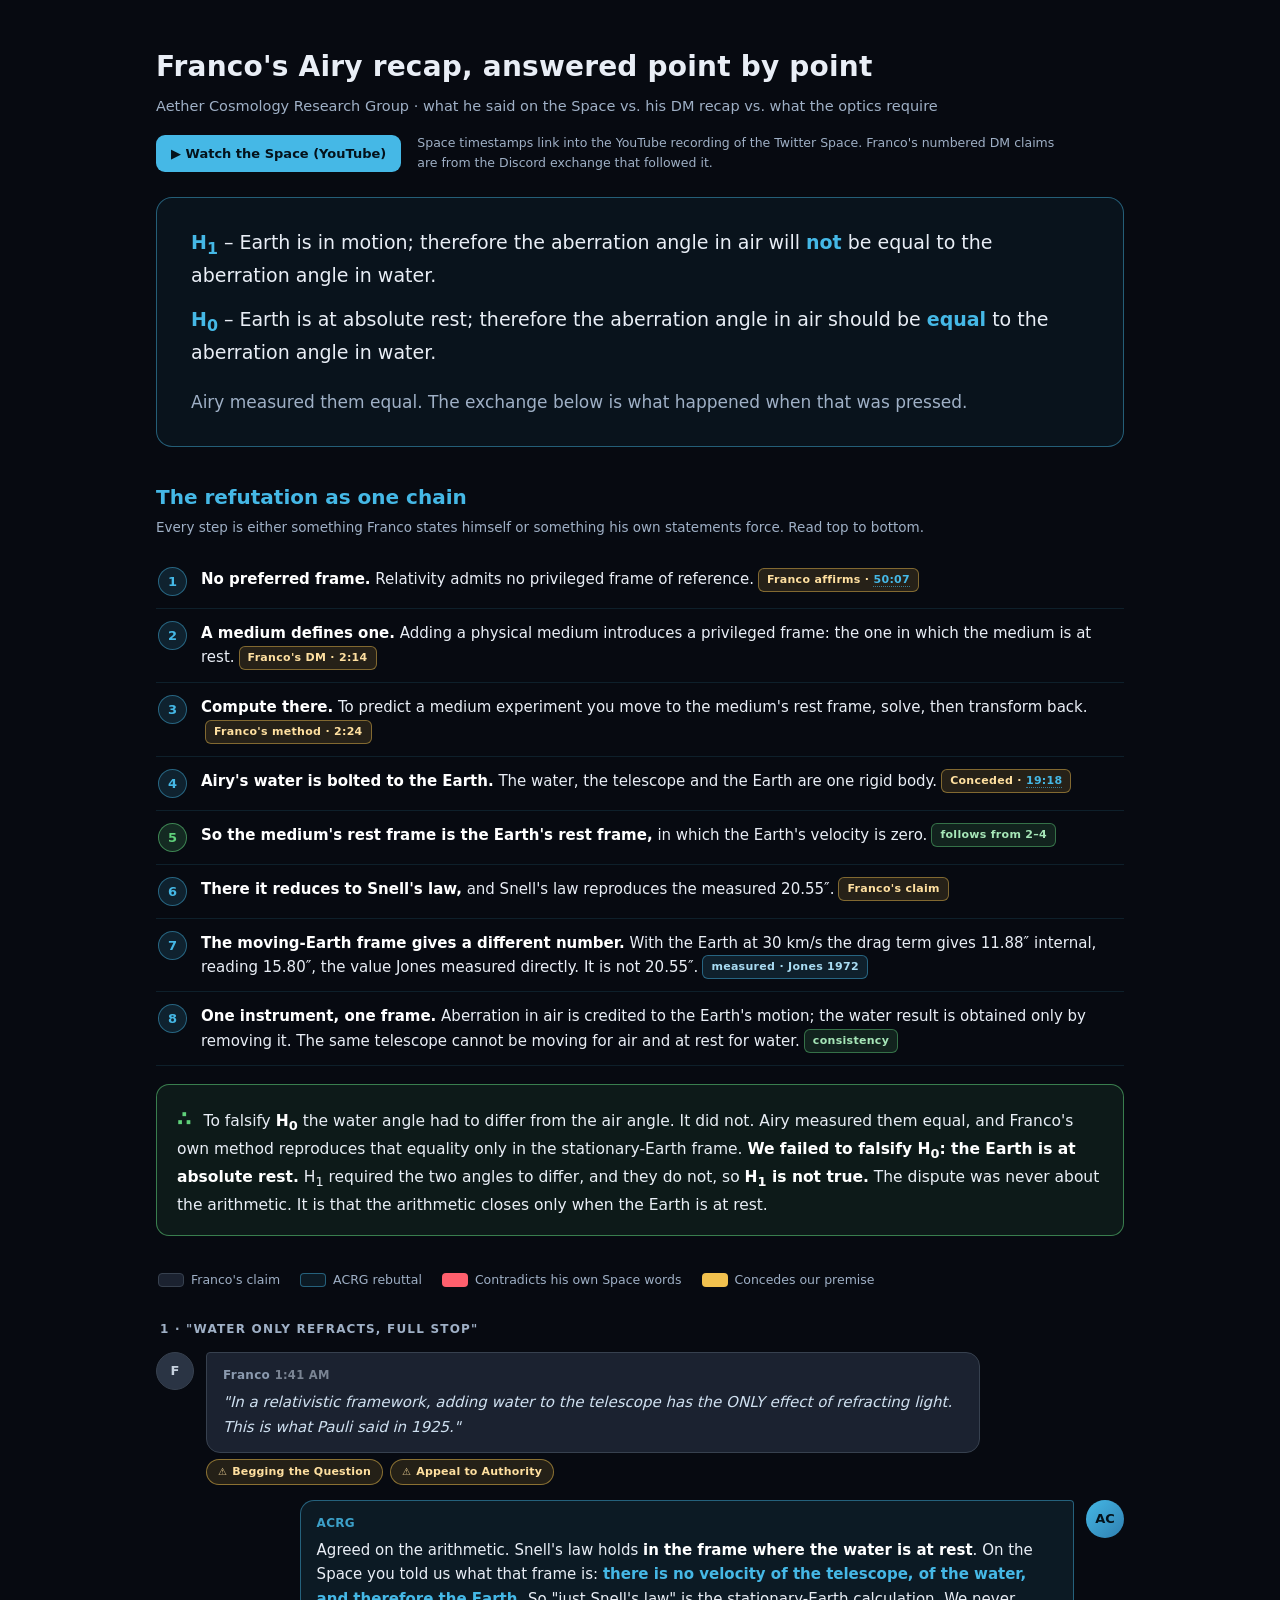
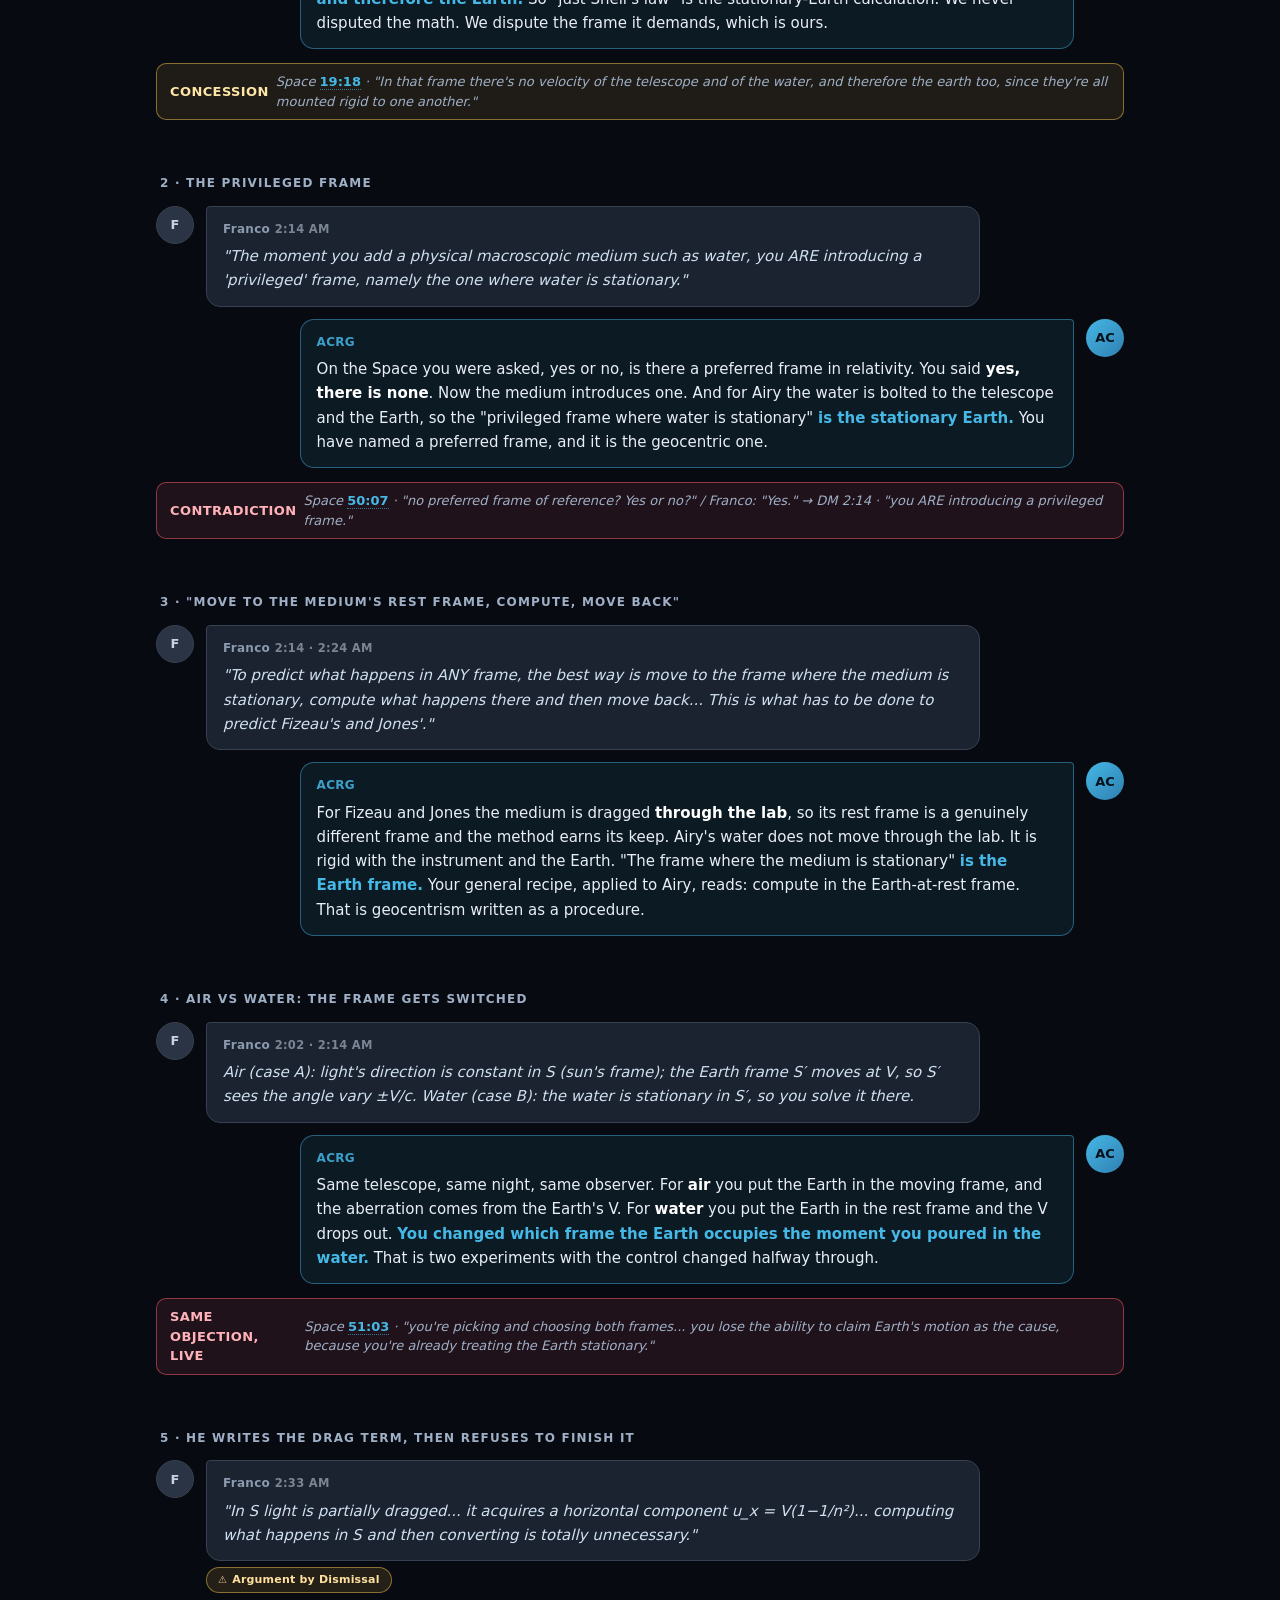
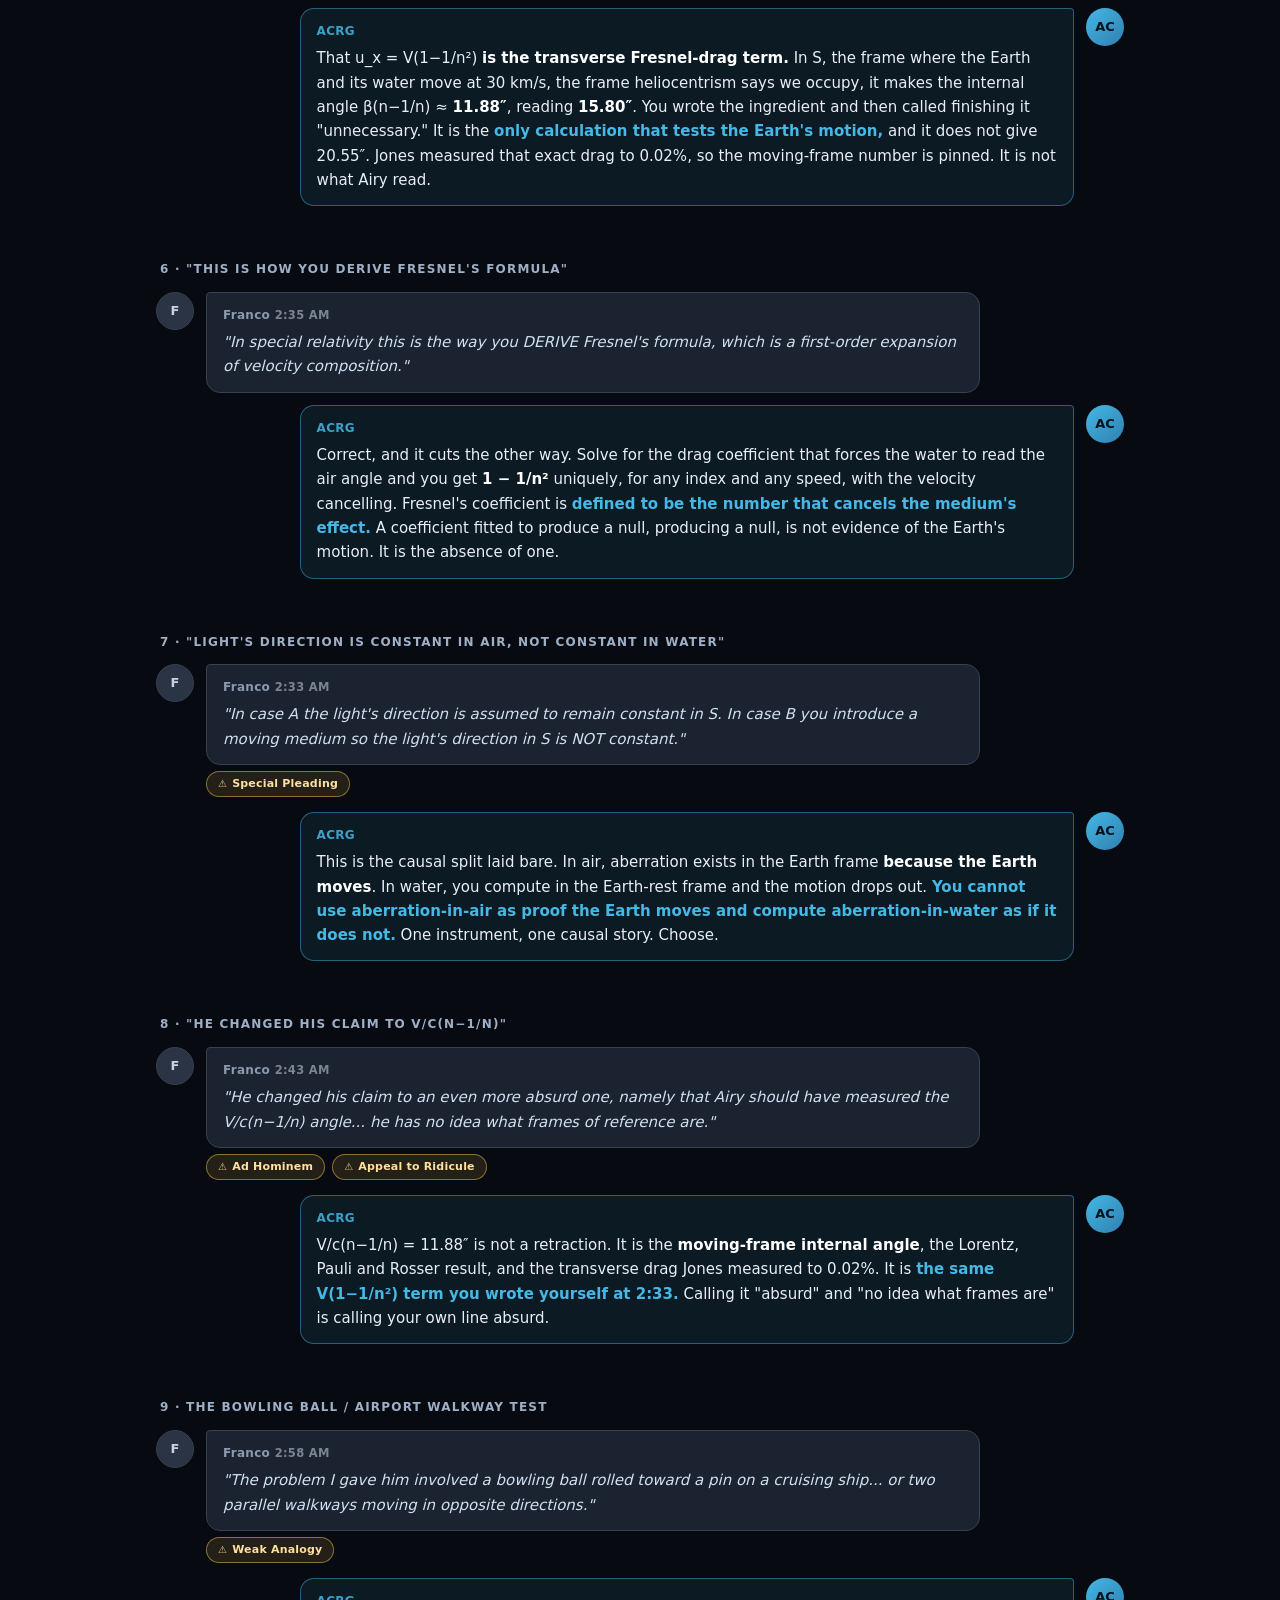
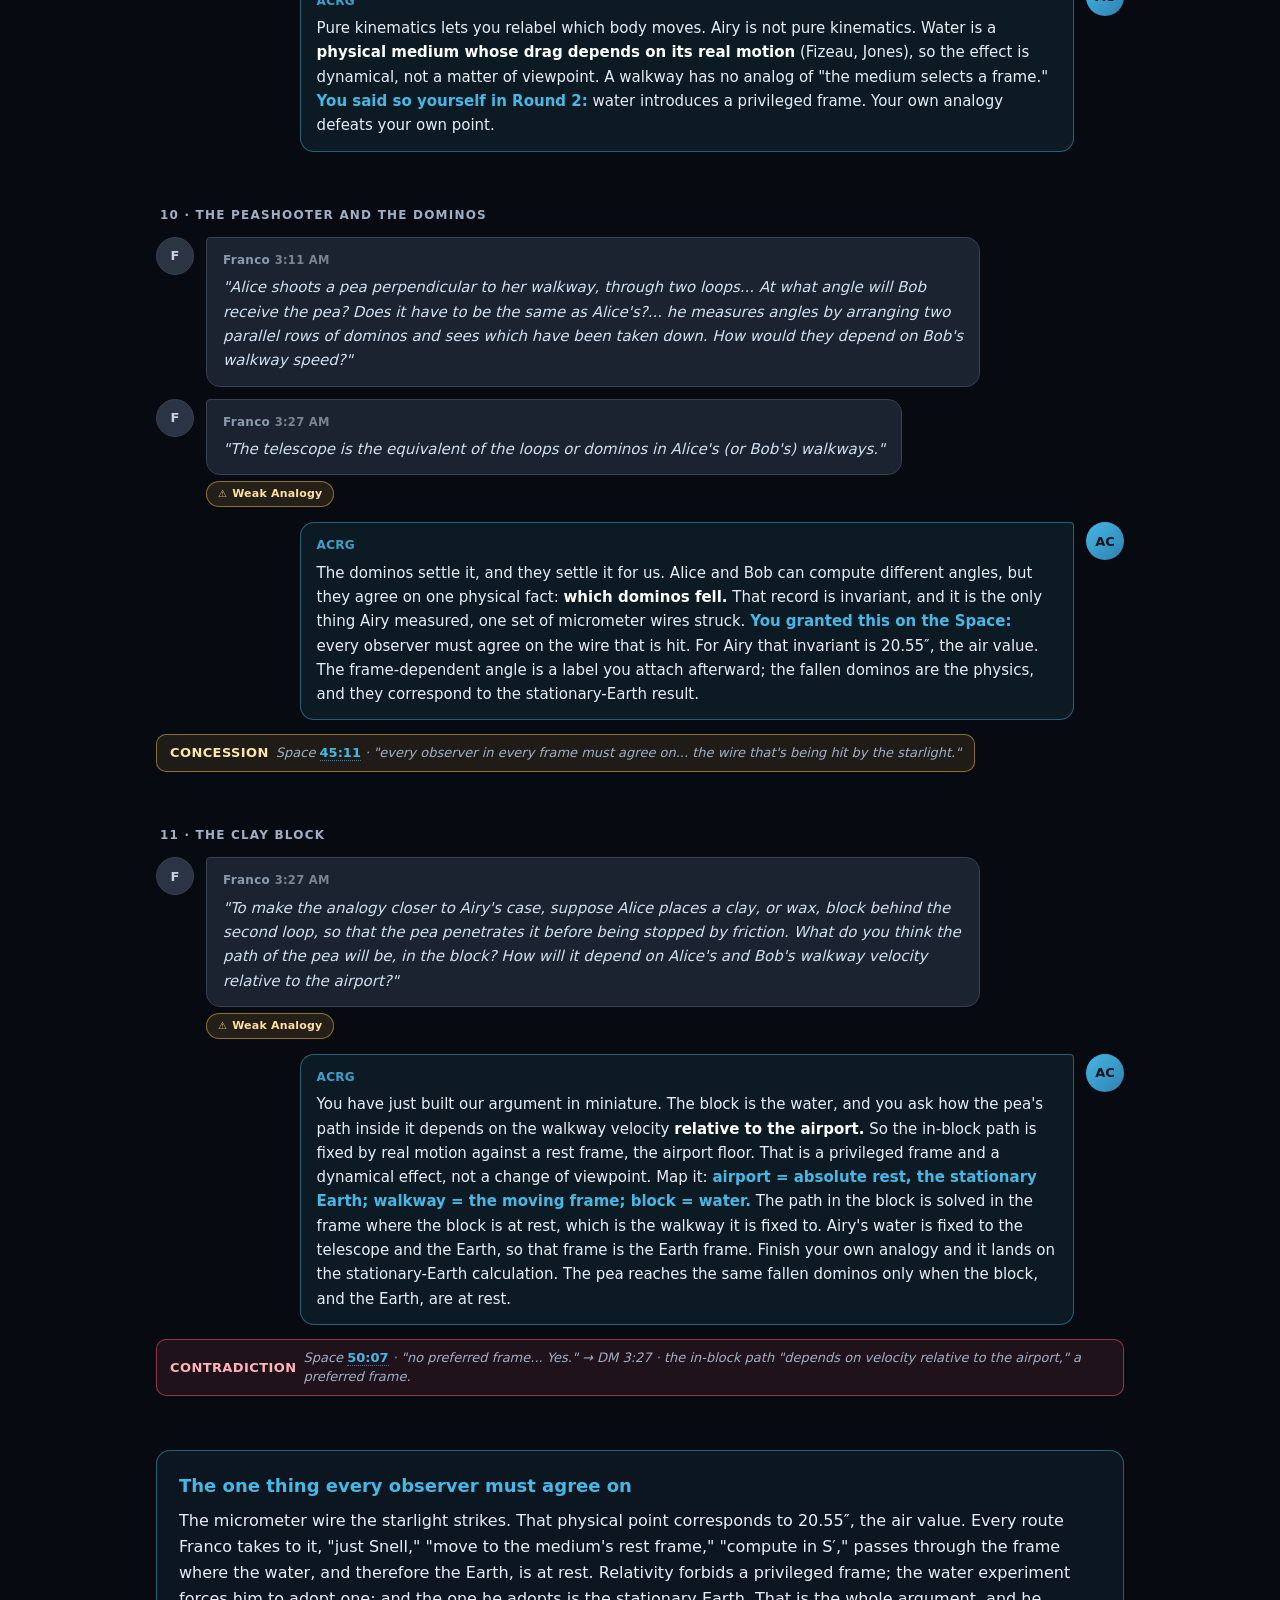
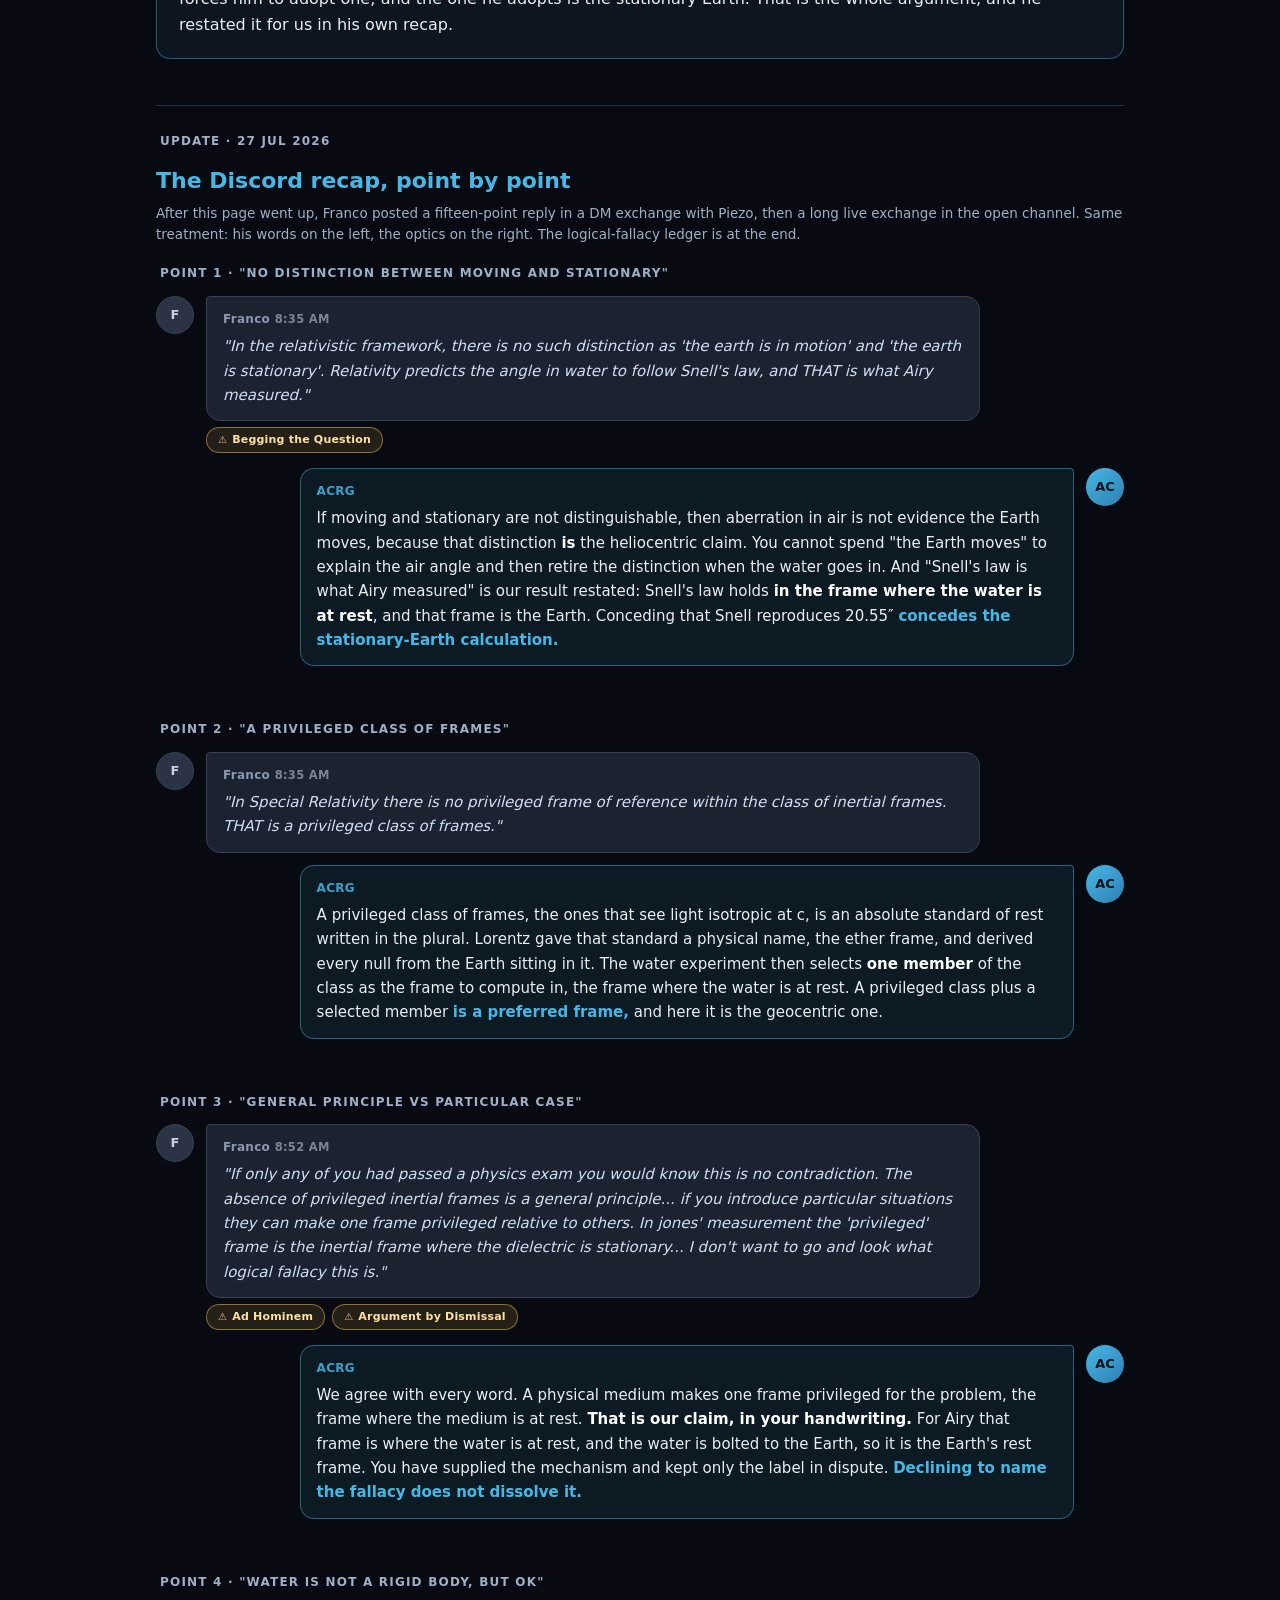
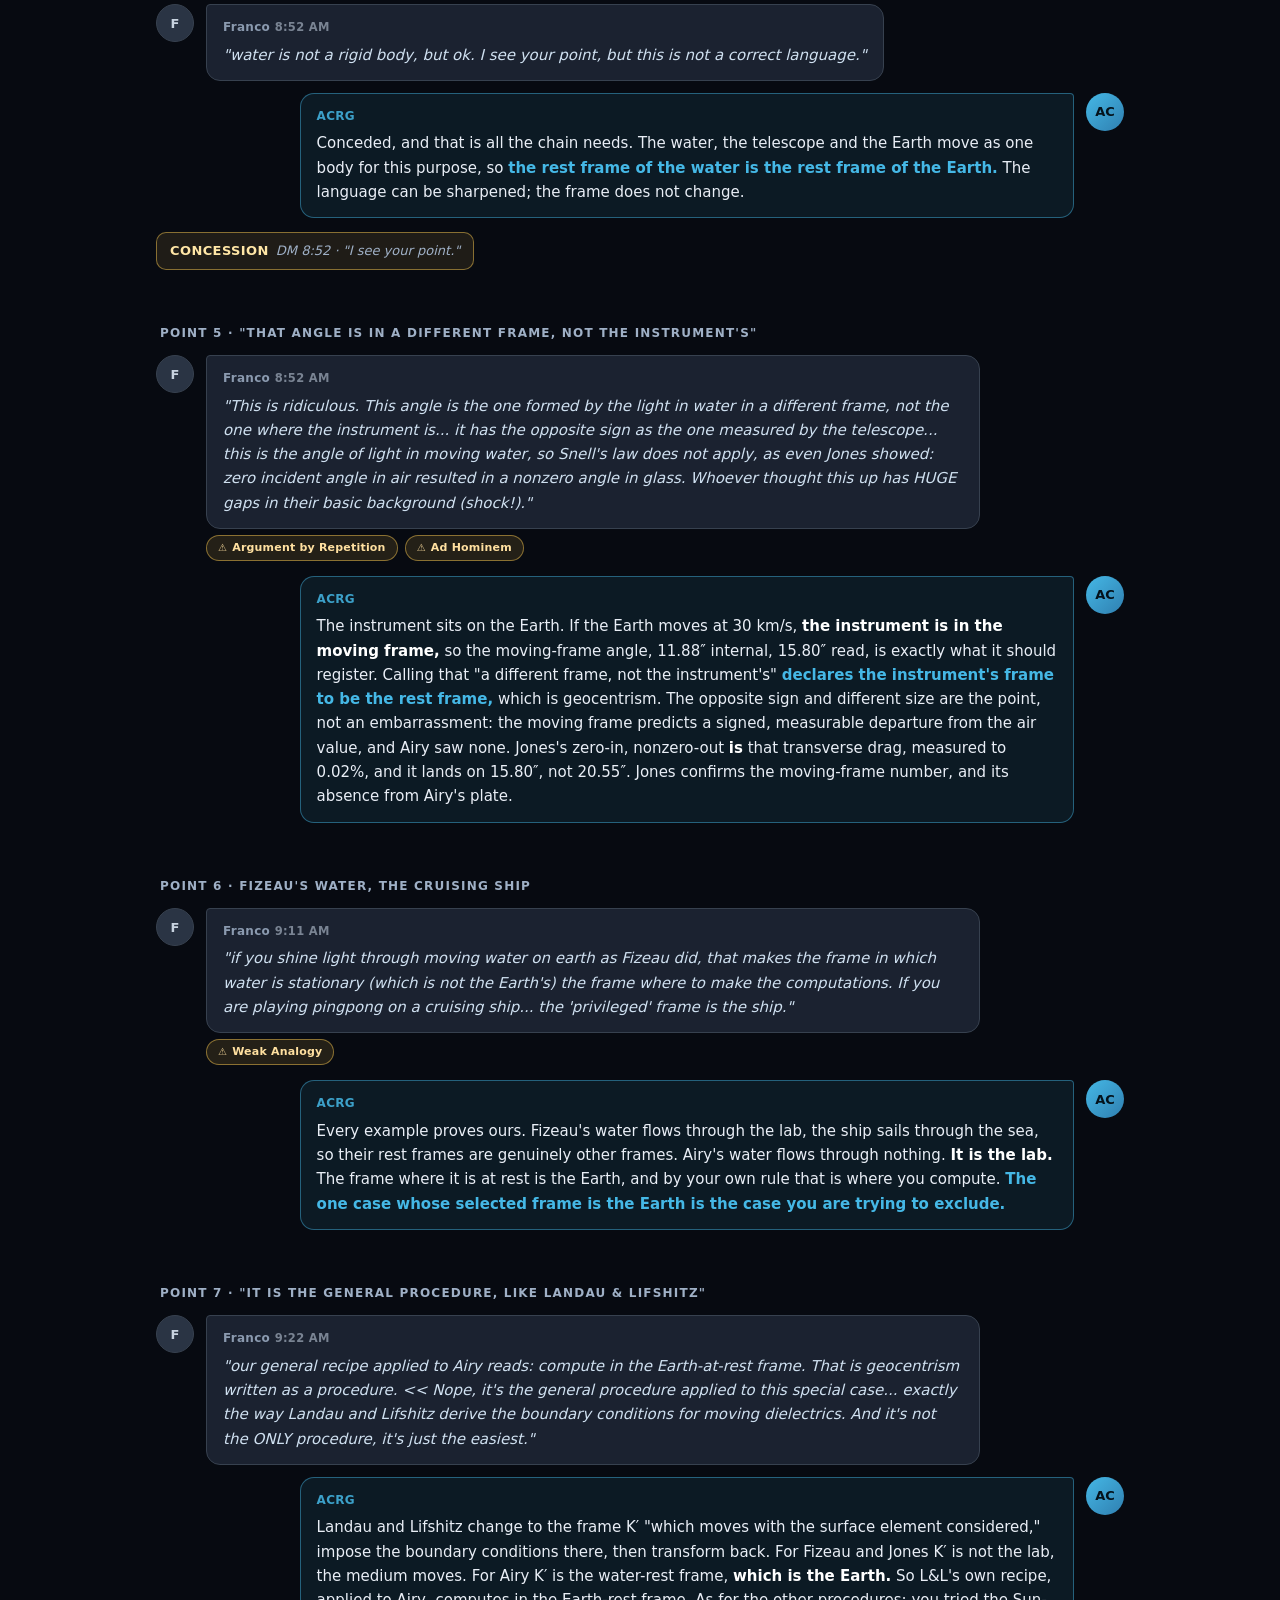
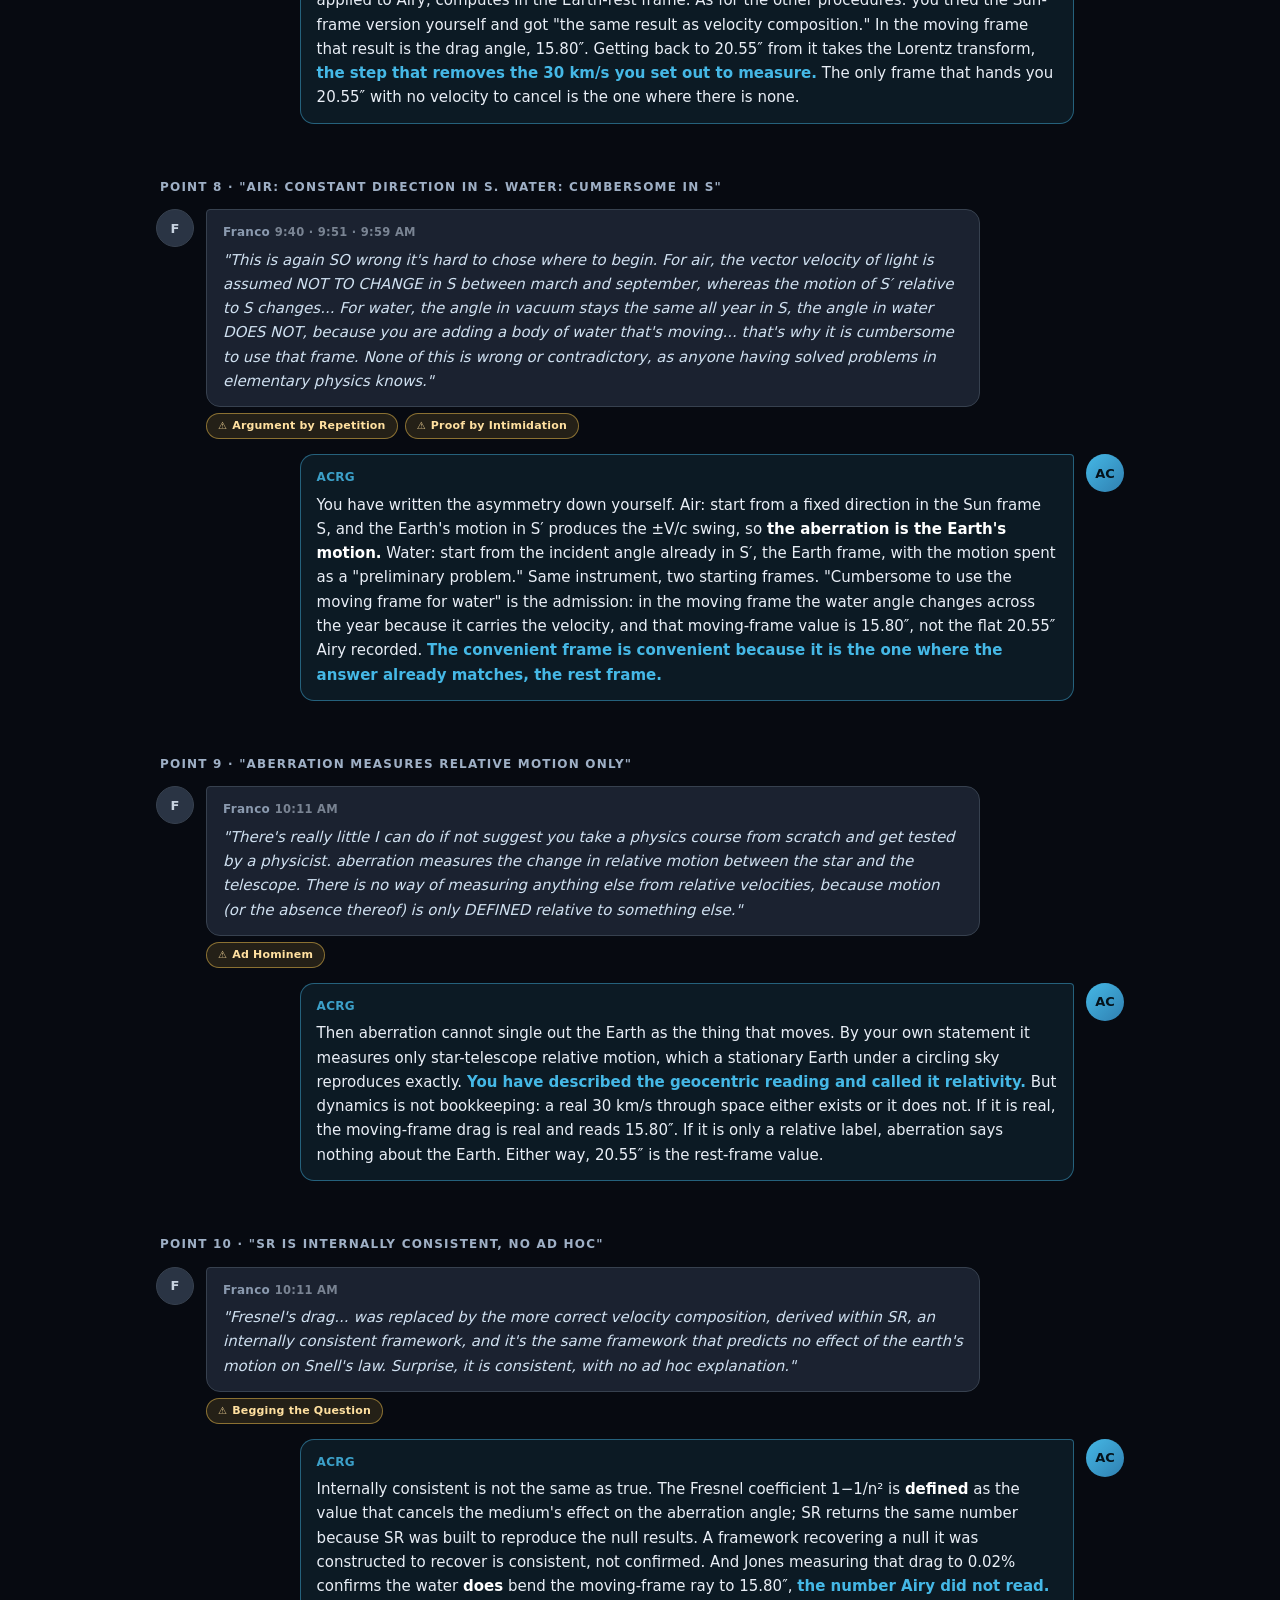
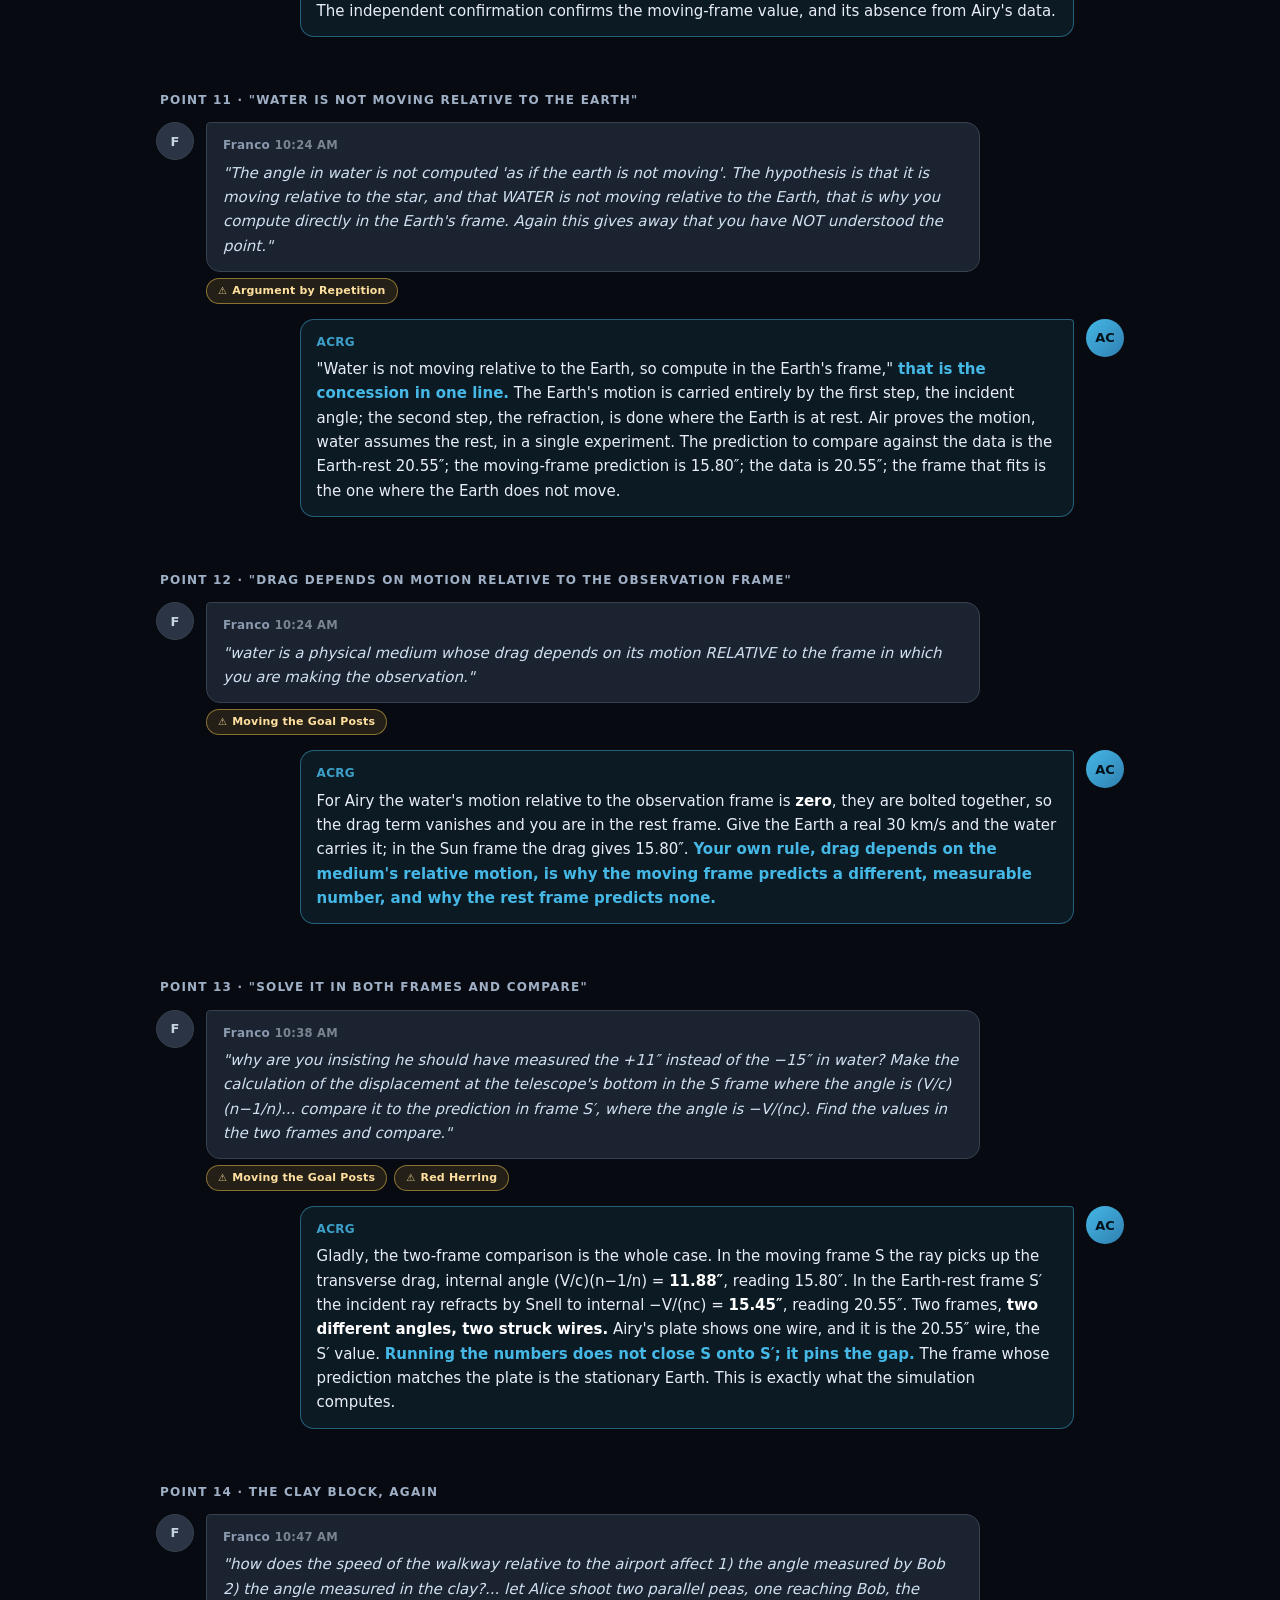
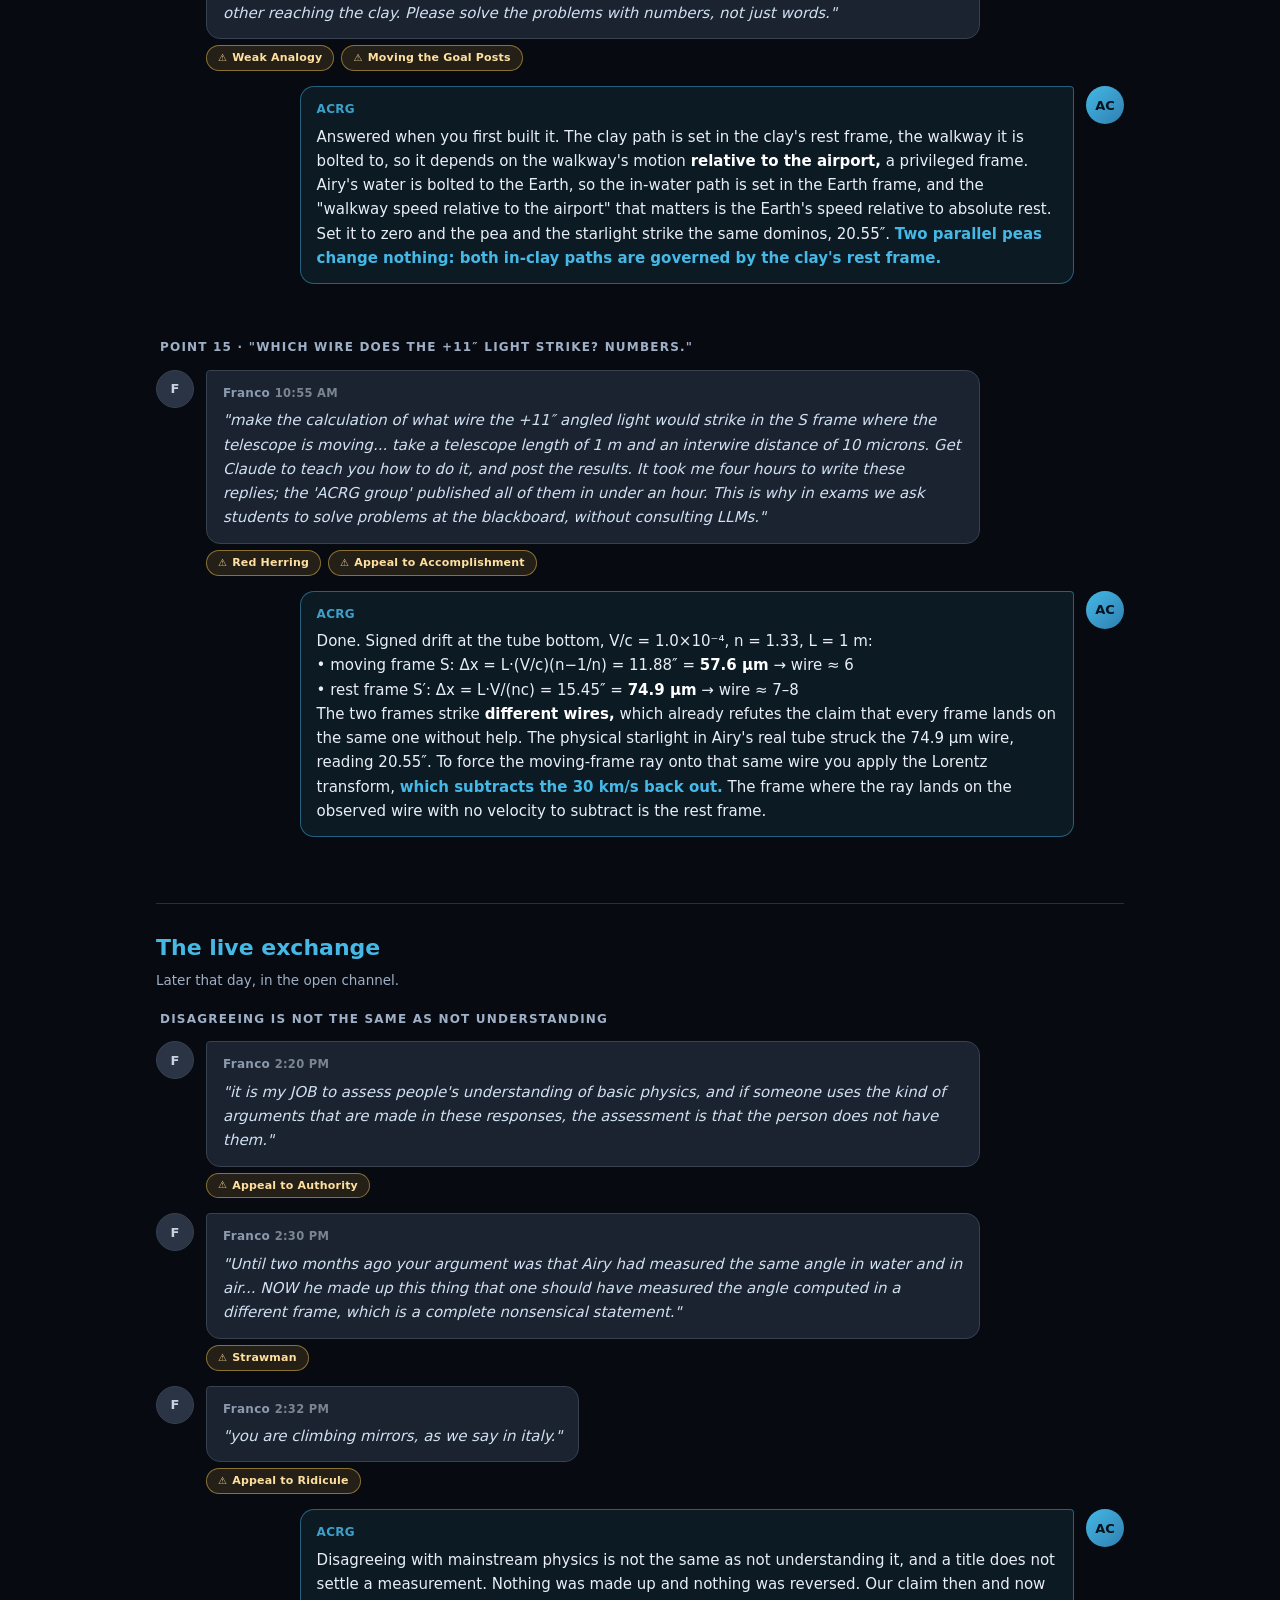
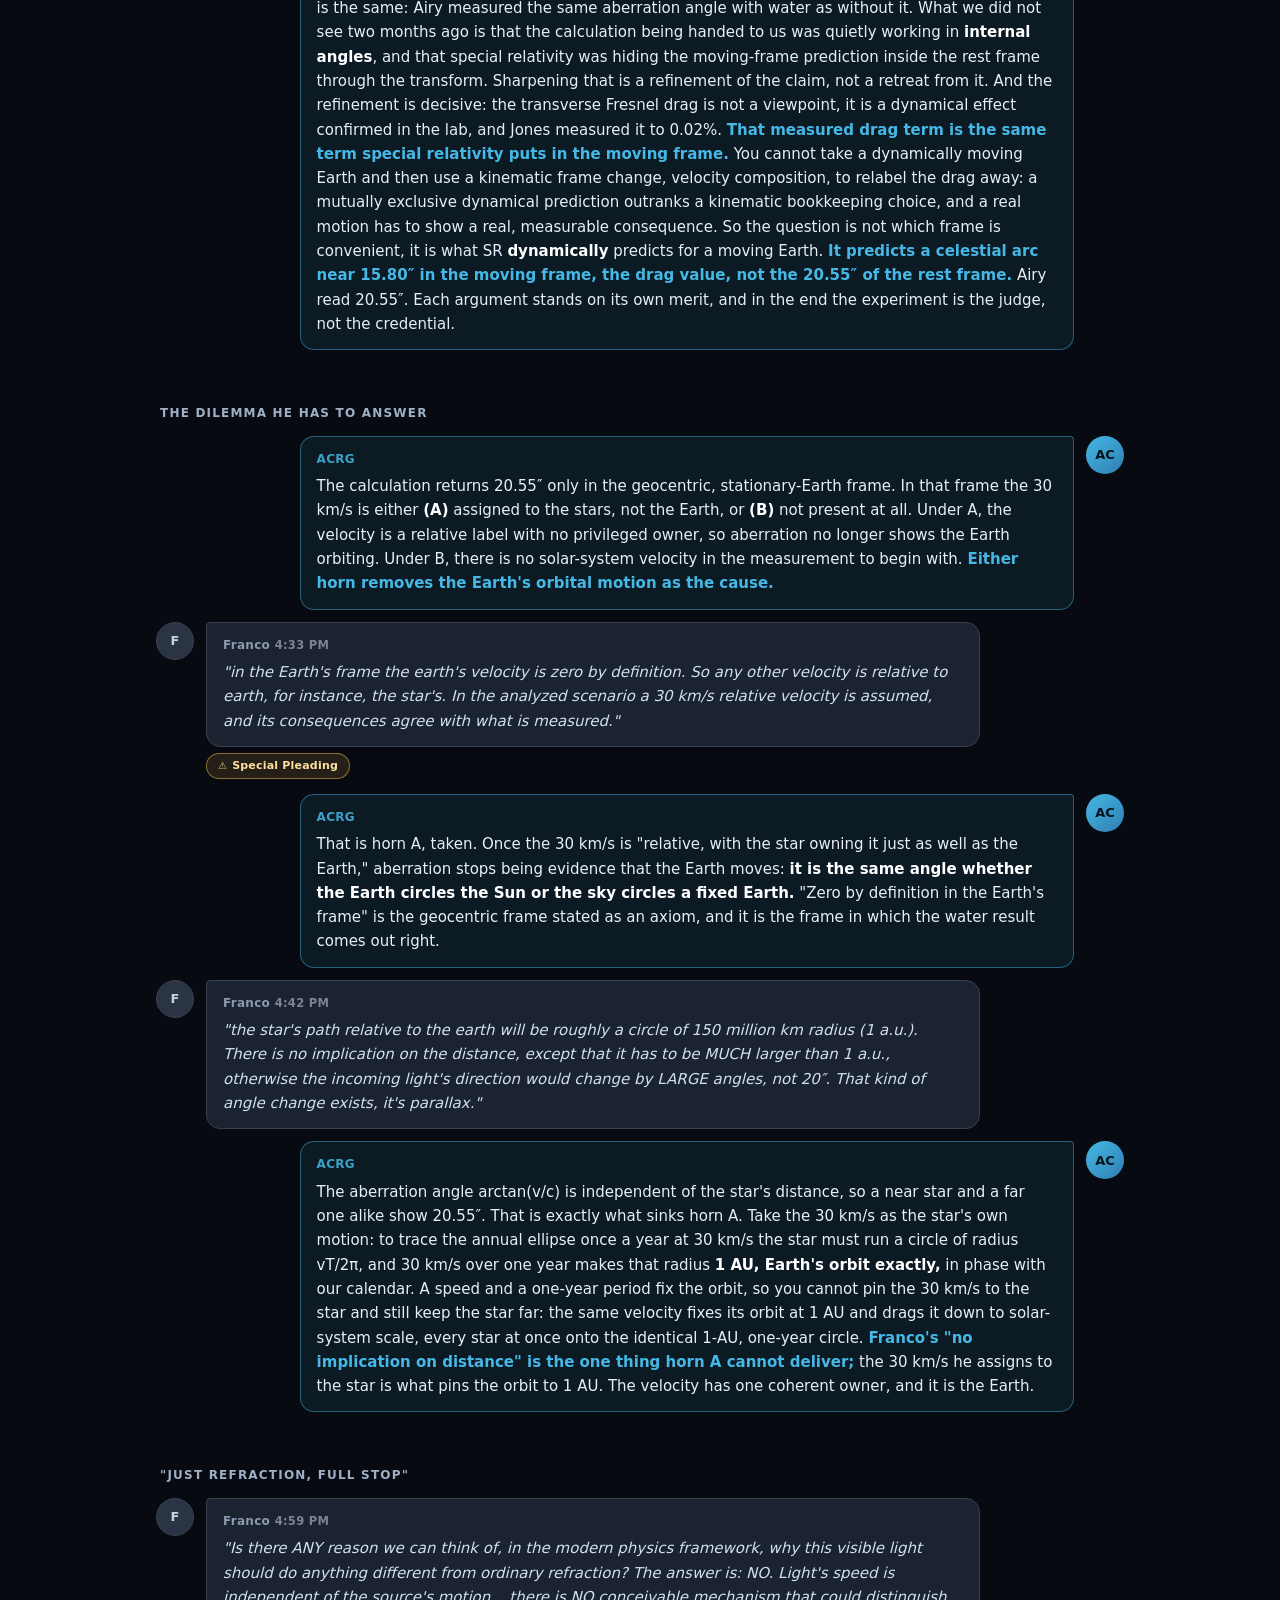
==== commit ca577532: "Arguments: sharpen the horn-A reply (30 km/s on the star forces a 1-AU orbit), EN + CZ/SK Co-Authore" ====
--- a/airy_franco_recap_refutation.html
+++ b/airy_franco_recap_refutation.html
@@ -482,7 +482,7 @@
   <div class="msg"><div class="ava f">F</div><div class="bub f"><div class="nm">Franco <span class="t">4:42 PM</span></div>
     <span class="quote">"the star's path relative to the earth will be roughly a circle of 150 million km radius (1 a.u.). There is no implication on the distance, except that it has to be MUCH larger than 1 a.u., otherwise the incoming light's direction would change by LARGE angles, not 20&Prime;. That kind of angle change exists, it's parallax."</span></div></div>
   <div class="msg right"><div class="ava a">AC</div><div class="bub a"><div class="nm">ACRG</div><span class="tt">
-    Agreed, and it helps us. The aberration angle arctan(v/c) is <b>independent of the star's distance,</b> which is exactly why it cannot tell you who owns the velocity. Distance-independence means aberration is blind to whether the Earth moves or the heavens do. <span class="kill">That is the geocentric equivalence, not a rebuttal of it.</span></span></div></div>
+    The aberration angle arctan(v/c) is independent of the star's distance, so a near star and a far one alike show 20.55″. That is exactly what sinks horn A. Take the 30 km/s as the star's own motion: to trace the annual ellipse once a year at 30 km/s the star must run a circle of radius vT/2π, and 30 km/s over one year makes that radius <b>1 AU, Earth's orbit exactly,</b> in phase with our calendar. A speed and a one-year period fix the orbit, so you cannot pin the 30 km/s to the star and still keep the star far: the same velocity fixes its orbit at 1 AU and drags it down to solar-system scale, every star at once onto the identical 1-AU, one-year circle. <span class="kill">Franco's "no implication on distance" is the one thing horn A cannot deliver;</span> the 30 km/s he assigns to the star is what pins the orbit to 1 AU. The velocity has one coherent owner, and it is the Earth.</span></div></div>
 </div>
 
 <!-- Core box positions filled on integration: CORE1 (Lorentz), CORE2 (AU), CORE3 (all physics) -->
@@ -527,23 +527,23 @@
 <section class="ledger">
   <h2>Logical-fallacy ledger</h2>
   <p class="axnote">Named against Bo Bennett, <i>Logically Fallacious</i> (2012), and applied across the whole exchange. Each entry flags a rhetorical move, not the physics, which is answered above. Click a number to jump to where it occurs; click a chip in the thread to jump back here.</p>
-  <div class="fal" id="L-adhominem"><div class="fname">Ad Hominem (Abusive)<span class="lat">argumentum ad hominem</span></div><div class="fbody"><span class="fdef tt">Attacking the person making the argument rather than the argument itself, when the attack is irrelevant to it.</span><div class="fwhere tt"><b>Where:</b> "if only any of you had passed a physics exam"; "HUGE gaps in their basic background (shock!)"; "take a physics course from scratch and get tested by a physicist."<span class="fjump">Jump: <a href="#fal-adhominem-1">1</a> <a href="#fal-adhominem-2">2</a> <a href="#fal-adhominem-3">3</a> <a href="#fal-adhominem-4">4</a></span></div></div></div>
-  <div class="fal" id="L-authority"><div class="fname">Appeal to Authority<span class="lat">argumentum ad verecundiam &middot; ipse dixit</span></div><div class="fbody"><span class="fdef tt">Using an authority as evidence when it is not really an authority on the relevant facts.</span><div class="fwhere tt"><b>Where:</b> "this is what Pauli said in 1925"; "it is my JOB to assess people's understanding of basic physics"; "it is the position of modern physics."<span class="fjump">Jump: <a href="#fal-authority-1">1</a> <a href="#fal-authority-2">2</a></span></div></div></div>
-  <div class="fal" id="L-adpopulum"><div class="fname">Appeal to Common Belief<span class="lat">argumentum ad populum</span></div><div class="fbody"><span class="fdef tt">Presenting the fact that many people hold a belief as evidence that the belief is true.</span><div class="fwhere tt"><b>Where:</b> "hundreds of thousands of physicists, the finest minds humanity has ever had, have been either lying or stupid... I vote for hypothesis H0."<span class="fjump">Jump: <a href="#fal-adpopulum-1">1</a></span></div></div></div>
-  <div class="fal" id="L-accomplishment"><div class="fname">Appeal to Accomplishment<span class="lat">appeal to success</span></div><div class="fbody"><span class="fdef tt">Sheltering an argument from criticism by the accomplishment or success of the one making it.</span><div class="fwhere tt"><b>Where:</b> "in exams we ask students to solve problems at the blackboard, without consulting LLMs."<span class="fjump">Jump: <a href="#fal-accomplishment-1">1</a></span></div></div></div>
-  <div class="fal" id="L-repetition"><div class="fname">Argument by Repetition<span class="lat">argumentum ad nauseam &middot; proof by assertion</span></div><div class="fbody"><span class="fdef tt">Repeating an argument or premise in place of supporting evidence.</span><div class="fwhere tt"><b>Where:</b> "this is ridiculous"; "again SO wrong it's hard to chose where to begin"; "you have NOT understood the point."<span class="fjump">Jump: <a href="#fal-repetition-1">1</a> <a href="#fal-repetition-2">2</a> <a href="#fal-repetition-3">3</a></span></div></div></div>
-  <div class="fal" id="L-intimidation"><div class="fname">Proof by Intimidation<span class="lat">argumentum verbosium</span></div><div class="fbody"><span class="fdef tt">Making an argument purposely hard to follow to pressure the audience into accepting it.</span><div class="fwhere tt"><b>Where:</b> the volume of the reply, plus "as anyone having solved problems in elementary physics knows."<span class="fjump">Jump: <a href="#fal-intimidation-1">1</a></span></div></div></div>
-  <div class="fal" id="L-dismissal"><div class="fname">Argument by Dismissal</div><div class="fbody"><span class="fdef tt">An argument is rejected without saying why.</span><div class="fwhere tt"><b>Where:</b> "computing what happens in S and then converting is totally unnecessary"; "I don't want to go and look what logical fallacy this is."<span class="fjump">Jump: <a href="#fal-dismissal-1">1</a> <a href="#fal-dismissal-2">2</a></span></div></div></div>
-  <div class="fal" id="L-goalposts"><div class="fname">Moving the Goal Posts</div><div class="fbody"><span class="fdef tt">Demanding an opponent address more and more points after the initial counter has been met, rather than conceding.</span><div class="fwhere tt"><b>Where:</b> "solve the numeric wire-strike problem with numbers, not words," then "solve it first, then we can discuss."<span class="fjump">Jump: <a href="#fal-goalposts-1">1</a> <a href="#fal-goalposts-2">2</a> <a href="#fal-goalposts-3">3</a></span></div></div></div>
-  <div class="fal" id="L-redherring"><div class="fname">Red Herring<span class="lat">ignoratio elenchi &middot; irrelevant conclusion</span></div><div class="fbody"><span class="fdef tt">Redirecting the argument to another issue the redirector can better answer.</span><div class="fwhere tt"><b>Where:</b> the wire-strike arithmetic offered in place of answering the air-versus-water frame asymmetry.<span class="fjump">Jump: <a href="#fal-redherring-1">1</a> <a href="#fal-redherring-2">2</a></span></div></div></div>
-  <div class="fal" id="L-strawman"><div class="fname">Strawman</div><div class="fbody"><span class="fdef tt">Substituting a distorted or misrepresented version of the opponent's position for the real one.</span><div class="fwhere tt"><b>Where:</b> "two months ago your argument was that Airy disproved Snell's law... now he made up this thing."<span class="fjump">Jump: <a href="#fal-strawman-1">1</a></span></div></div></div>
-  <div class="fal" id="L-analogy"><div class="fname">Weak Analogy<span class="lat">bad analogy &middot; false analogy</span></div><div class="fbody"><span class="fdef tt">Using an analogy to prove a point when the analogy is too dissimilar to the case to be effective.</span><div class="fwhere tt"><b>Where:</b> the bowling ball on a cruising ship, the pea and dominos, the two moving walkways, the clay block: none has a medium that selects a rest frame the way water does.<span class="fjump">Jump: <a href="#fal-analogy-1">1</a> <a href="#fal-analogy-2">2</a> <a href="#fal-analogy-3">3</a> <a href="#fal-analogy-4">4</a> <a href="#fal-analogy-5">5</a></span></div></div></div>
-  <div class="fal" id="L-begging"><div class="fname">Begging the Question<span class="lat">petitio principii &middot; circular reasoning</span></div><div class="fbody"><span class="fdef tt">Any argument in which the conclusion is assumed in one of the premises.</span><div class="fwhere tt"><b>Where:</b> "no reason water does anything but refract, because light's speed is independent of the source," which assumes the very light postulate the experiment tests.<span class="fjump">Jump: <a href="#fal-begging-1">1</a> <a href="#fal-begging-2">2</a> <a href="#fal-begging-3">3</a> <a href="#fal-begging-4">4</a></span></div></div></div>
-  <div class="fal" id="L-specialpleading"><div class="fname">Special Pleading</div><div class="fbody"><span class="fdef tt">Treating one's own case as exempt from the standard applied elsewhere, without adequate justification.</span><div class="fwhere tt"><b>Where:</b> air's direction held constant in S while water's is not; "in the Earth's frame the earth's velocity is zero by definition" used to settle a physical question.<span class="fjump">Jump: <a href="#fal-specialpleading-1">1</a> <a href="#fal-specialpleading-2">2</a></span></div></div></div>
-  <div class="fal" id="L-ridicule"><div class="fname">Appeal to Ridicule<span class="lat">reductio ad ridiculum</span></div><div class="fbody"><span class="fdef tt">Presenting the opponent's argument so as to make it look ridiculous, usually by exaggeration.</span><div class="fwhere tt"><b>Where:</b> "he has no idea what frames of reference are"; "you are climbing mirrors, as we say in italy"; "well this is RICH."<span class="fjump">Jump: <a href="#fal-ridicule-1">1</a> <a href="#fal-ridicule-2">2</a> <a href="#fal-ridicule-3">3</a></span></div></div></div>
-  <div class="fal" id="L-pity"><div class="fname">Appeal to Pity<span class="lat">argumentum ad misericordiam</span></div><div class="fbody"><span class="fdef tt">Distracting from the truth of the conclusion by an appeal to pity.</span><div class="fwhere tt"><b>Where:</b> "you already made me miss the film I wanted to see"; "this is bad for my health, social life and work life."<span class="fjump">Jump: <a href="#fal-pity-1">1</a></span></div></div></div>
-  <div class="fal" id="L-ignorance"><div class="fname">Argument from Ignorance<span class="lat">argumentum ad ignorantiam &middot; argument from incredulity</span></div><div class="fbody"><span class="fdef tt">Concluding from the absence of a conceivable alternative that none exists.</span><div class="fwhere tt"><b>Where:</b> "there is NO conceivable mechanism that could distinguish the behaviour of light."<span class="fjump">Jump: <a href="#fal-ignorance-1">1</a></span></div></div></div>
-  <div class="fal" id="L-selfsealing"><div class="fname">Self-Sealing Argument<span class="lat">unfalsifiability</span></div><div class="fbody"><span class="fdef tt">A position that no possible evidence could count against.</span><div class="fwhere tt"><b>Where:</b> relativity taken to predict the same 20.55&Prime; in every frame regardless of the Earth's motion, so that no measurement could contradict it.<span class="fjump">Jump: <a href="#fal-selfsealing-1">1</a></span></div></div></div>
+  <div class="fal" id="L-adhominem"><div class="fname"><span class="fnm">Ad Hominem (Abusive)</span><span class="lat">argumentum ad hominem</span></div><div class="fbody"><span class="fdef tt">Attacking the person making the argument rather than the argument itself, when the attack is irrelevant to it.</span><div class="fwhere"><b class="wlabel">Where:</b> "if only any of you had passed a physics exam"; "HUGE gaps in their basic background (shock!)"; "take a physics course from scratch and get tested by a physicist."<span class="fjump"><span class="jlabel">Jump:</span> <a href="#fal-adhominem-1">1</a> <a href="#fal-adhominem-2">2</a> <a href="#fal-adhominem-3">3</a> <a href="#fal-adhominem-4">4</a></span></div></div></div>
+  <div class="fal" id="L-authority"><div class="fname"><span class="fnm">Appeal to Authority</span><span class="lat">argumentum ad verecundiam &middot; ipse dixit</span></div><div class="fbody"><span class="fdef tt">Using an authority as evidence when it is not really an authority on the relevant facts.</span><div class="fwhere"><b class="wlabel">Where:</b> "this is what Pauli said in 1925"; "it is my JOB to assess people's understanding of basic physics"; "it is the position of modern physics."<span class="fjump"><span class="jlabel">Jump:</span> <a href="#fal-authority-1">1</a> <a href="#fal-authority-2">2</a></span></div></div></div>
+  <div class="fal" id="L-adpopulum"><div class="fname"><span class="fnm">Appeal to Common Belief</span><span class="lat">argumentum ad populum</span></div><div class="fbody"><span class="fdef tt">Presenting the fact that many people hold a belief as evidence that the belief is true.</span><div class="fwhere"><b class="wlabel">Where:</b> "hundreds of thousands of physicists, the finest minds humanity has ever had, have been either lying or stupid... I vote for hypothesis H0."<span class="fjump"><span class="jlabel">Jump:</span> <a href="#fal-adpopulum-1">1</a></span></div></div></div>
+  <div class="fal" id="L-accomplishment"><div class="fname"><span class="fnm">Appeal to Accomplishment</span><span class="lat">appeal to success</span></div><div class="fbody"><span class="fdef tt">Sheltering an argument from criticism by the accomplishment or success of the one making it.</span><div class="fwhere"><b class="wlabel">Where:</b> "in exams we ask students to solve problems at the blackboard, without consulting LLMs."<span class="fjump"><span class="jlabel">Jump:</span> <a href="#fal-accomplishment-1">1</a></span></div></div></div>
+  <div class="fal" id="L-repetition"><div class="fname"><span class="fnm">Argument by Repetition</span><span class="lat">argumentum ad nauseam &middot; proof by assertion</span></div><div class="fbody"><span class="fdef tt">Repeating an argument or premise in place of supporting evidence.</span><div class="fwhere"><b class="wlabel">Where:</b> "this is ridiculous"; "again SO wrong it's hard to chose where to begin"; "you have NOT understood the point."<span class="fjump"><span class="jlabel">Jump:</span> <a href="#fal-repetition-1">1</a> <a href="#fal-repetition-2">2</a> <a href="#fal-repetition-3">3</a></span></div></div></div>
+  <div class="fal" id="L-intimidation"><div class="fname"><span class="fnm">Proof by Intimidation</span><span class="lat">argumentum verbosium</span></div><div class="fbody"><span class="fdef tt">Making an argument purposely hard to follow to pressure the audience into accepting it.</span><div class="fwhere"><b class="wlabel">Where:</b> the volume of the reply, plus "as anyone having solved problems in elementary physics knows."<span class="fjump"><span class="jlabel">Jump:</span> <a href="#fal-intimidation-1">1</a></span></div></div></div>
+  <div class="fal" id="L-dismissal"><div class="fname"><span class="fnm">Argument by Dismissal</span></div><div class="fbody"><span class="fdef tt">An argument is rejected without saying why.</span><div class="fwhere"><b class="wlabel">Where:</b> "computing what happens in S and then converting is totally unnecessary"; "I don't want to go and look what logical fallacy this is."<span class="fjump"><span class="jlabel">Jump:</span> <a href="#fal-dismissal-1">1</a> <a href="#fal-dismissal-2">2</a></span></div></div></div>
+  <div class="fal" id="L-goalposts"><div class="fname"><span class="fnm">Moving the Goal Posts</span></div><div class="fbody"><span class="fdef tt">Demanding an opponent address more and more points after the initial counter has been met, rather than conceding.</span><div class="fwhere"><b class="wlabel">Where:</b> "solve the numeric wire-strike problem with numbers, not words," then "solve it first, then we can discuss."<span class="fjump"><span class="jlabel">Jump:</span> <a href="#fal-goalposts-1">1</a> <a href="#fal-goalposts-2">2</a> <a href="#fal-goalposts-3">3</a></span></div></div></div>
+  <div class="fal" id="L-redherring"><div class="fname"><span class="fnm">Red Herring</span><span class="lat">ignoratio elenchi &middot; irrelevant conclusion</span></div><div class="fbody"><span class="fdef tt">Redirecting the argument to another issue the redirector can better answer.</span><div class="fwhere"><b class="wlabel">Where:</b> the wire-strike arithmetic offered in place of answering the air-versus-water frame asymmetry.<span class="fjump"><span class="jlabel">Jump:</span> <a href="#fal-redherring-1">1</a> <a href="#fal-redherring-2">2</a></span></div></div></div>
+  <div class="fal" id="L-strawman"><div class="fname"><span class="fnm">Strawman</span></div><div class="fbody"><span class="fdef tt">Substituting a distorted or misrepresented version of the opponent's position for the real one.</span><div class="fwhere"><b class="wlabel">Where:</b> "two months ago your argument was that Airy disproved Snell's law... now he made up this thing."<span class="fjump"><span class="jlabel">Jump:</span> <a href="#fal-strawman-1">1</a></span></div></div></div>
+  <div class="fal" id="L-analogy"><div class="fname"><span class="fnm">Weak Analogy</span><span class="lat">bad analogy &middot; false analogy</span></div><div class="fbody"><span class="fdef tt">Using an analogy to prove a point when the analogy is too dissimilar to the case to be effective.</span><div class="fwhere"><b class="wlabel">Where:</b> the bowling ball on a cruising ship, the pea and dominos, the two moving walkways, the clay block: none has a medium that selects a rest frame the way water does.<span class="fjump"><span class="jlabel">Jump:</span> <a href="#fal-analogy-1">1</a> <a href="#fal-analogy-2">2</a> <a href="#fal-analogy-3">3</a> <a href="#fal-analogy-4">4</a> <a href="#fal-analogy-5">5</a></span></div></div></div>
+  <div class="fal" id="L-begging"><div class="fname"><span class="fnm">Begging the Question</span><span class="lat">petitio principii &middot; circular reasoning</span></div><div class="fbody"><span class="fdef tt">Any argument in which the conclusion is assumed in one of the premises.</span><div class="fwhere"><b class="wlabel">Where:</b> "no reason water does anything but refract, because light's speed is independent of the source," which assumes the very light postulate the experiment tests.<span class="fjump"><span class="jlabel">Jump:</span> <a href="#fal-begging-1">1</a> <a href="#fal-begging-2">2</a> <a href="#fal-begging-3">3</a> <a href="#fal-begging-4">4</a></span></div></div></div>
+  <div class="fal" id="L-specialpleading"><div class="fname"><span class="fnm">Special Pleading</span></div><div class="fbody"><span class="fdef tt">Treating one's own case as exempt from the standard applied elsewhere, without adequate justification.</span><div class="fwhere"><b class="wlabel">Where:</b> air's direction held constant in S while water's is not; "in the Earth's frame the earth's velocity is zero by definition" used to settle a physical question.<span class="fjump"><span class="jlabel">Jump:</span> <a href="#fal-specialpleading-1">1</a> <a href="#fal-specialpleading-2">2</a></span></div></div></div>
+  <div class="fal" id="L-ridicule"><div class="fname"><span class="fnm">Appeal to Ridicule</span><span class="lat">reductio ad ridiculum</span></div><div class="fbody"><span class="fdef tt">Presenting the opponent's argument so as to make it look ridiculous, usually by exaggeration.</span><div class="fwhere"><b class="wlabel">Where:</b> "he has no idea what frames of reference are"; "you are climbing mirrors, as we say in italy"; "well this is RICH."<span class="fjump"><span class="jlabel">Jump:</span> <a href="#fal-ridicule-1">1</a> <a href="#fal-ridicule-2">2</a> <a href="#fal-ridicule-3">3</a></span></div></div></div>
+  <div class="fal" id="L-pity"><div class="fname"><span class="fnm">Appeal to Pity</span><span class="lat">argumentum ad misericordiam</span></div><div class="fbody"><span class="fdef tt">Distracting from the truth of the conclusion by an appeal to pity.</span><div class="fwhere"><b class="wlabel">Where:</b> "you already made me miss the film I wanted to see"; "this is bad for my health, social life and work life."<span class="fjump"><span class="jlabel">Jump:</span> <a href="#fal-pity-1">1</a></span></div></div></div>
+  <div class="fal" id="L-ignorance"><div class="fname"><span class="fnm">Argument from Ignorance</span><span class="lat">argumentum ad ignorantiam &middot; argument from incredulity</span></div><div class="fbody"><span class="fdef tt">Concluding from the absence of a conceivable alternative that none exists.</span><div class="fwhere"><b class="wlabel">Where:</b> "there is NO conceivable mechanism that could distinguish the behaviour of light."<span class="fjump"><span class="jlabel">Jump:</span> <a href="#fal-ignorance-1">1</a></span></div></div></div>
+  <div class="fal" id="L-selfsealing"><div class="fname"><span class="fnm">Self-Sealing Argument</span><span class="lat">unfalsifiability</span></div><div class="fbody"><span class="fdef tt">A position that no possible evidence could count against.</span><div class="fwhere"><b class="wlabel">Where:</b> relativity taken to predict the same 20.55&Prime; in every frame regardless of the Earth's motion, so that no measurement could contradict it.<span class="fjump"><span class="jlabel">Jump:</span> <a href="#fal-selfsealing-1">1</a></span></div></div></div>
 </section>
 
 <footer>ACRG · Space quotes and timestamps from the <a class="yt" href="https://youtu.be/oLJsJS2u0ug" target="_blank" rel="noopener">YouTube recording</a> of the Twitter Space; Franco's numbered claims are from the Discord DM recap that followed (26 Jul 2026).</footer>
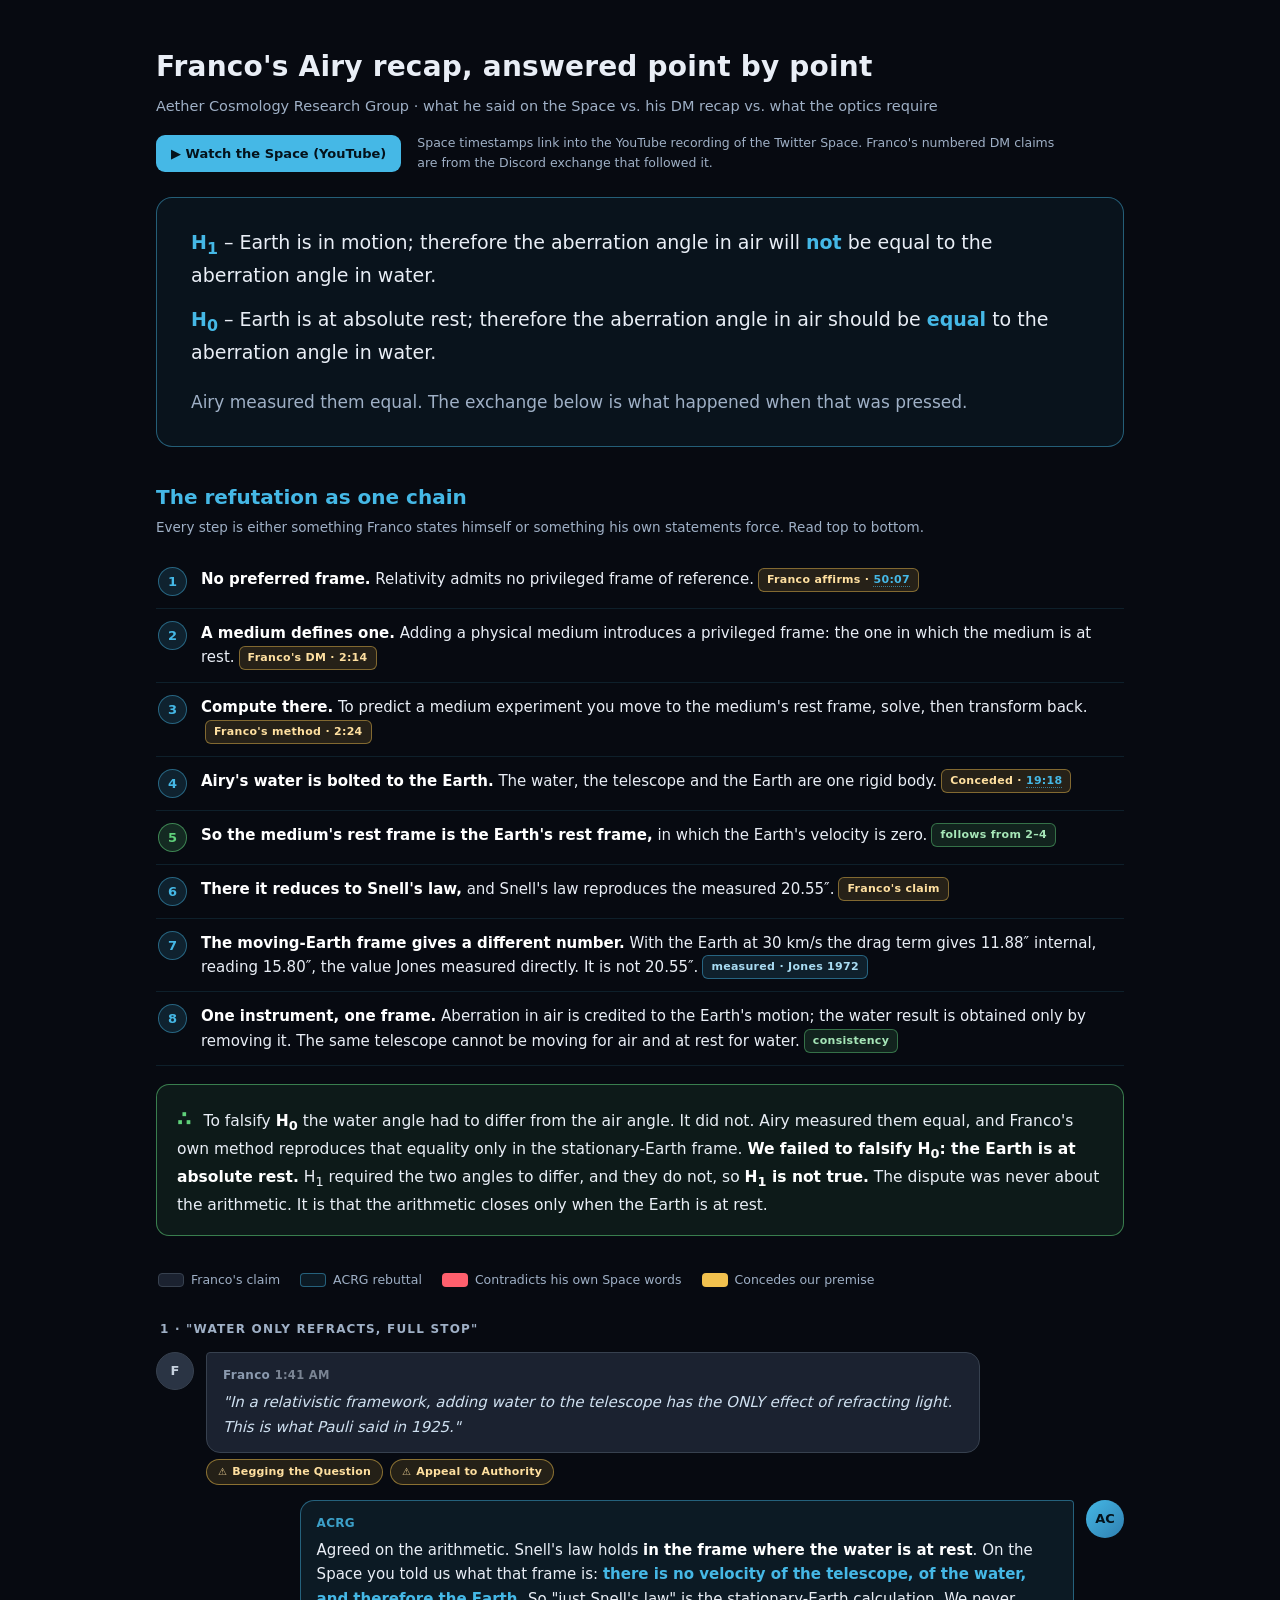
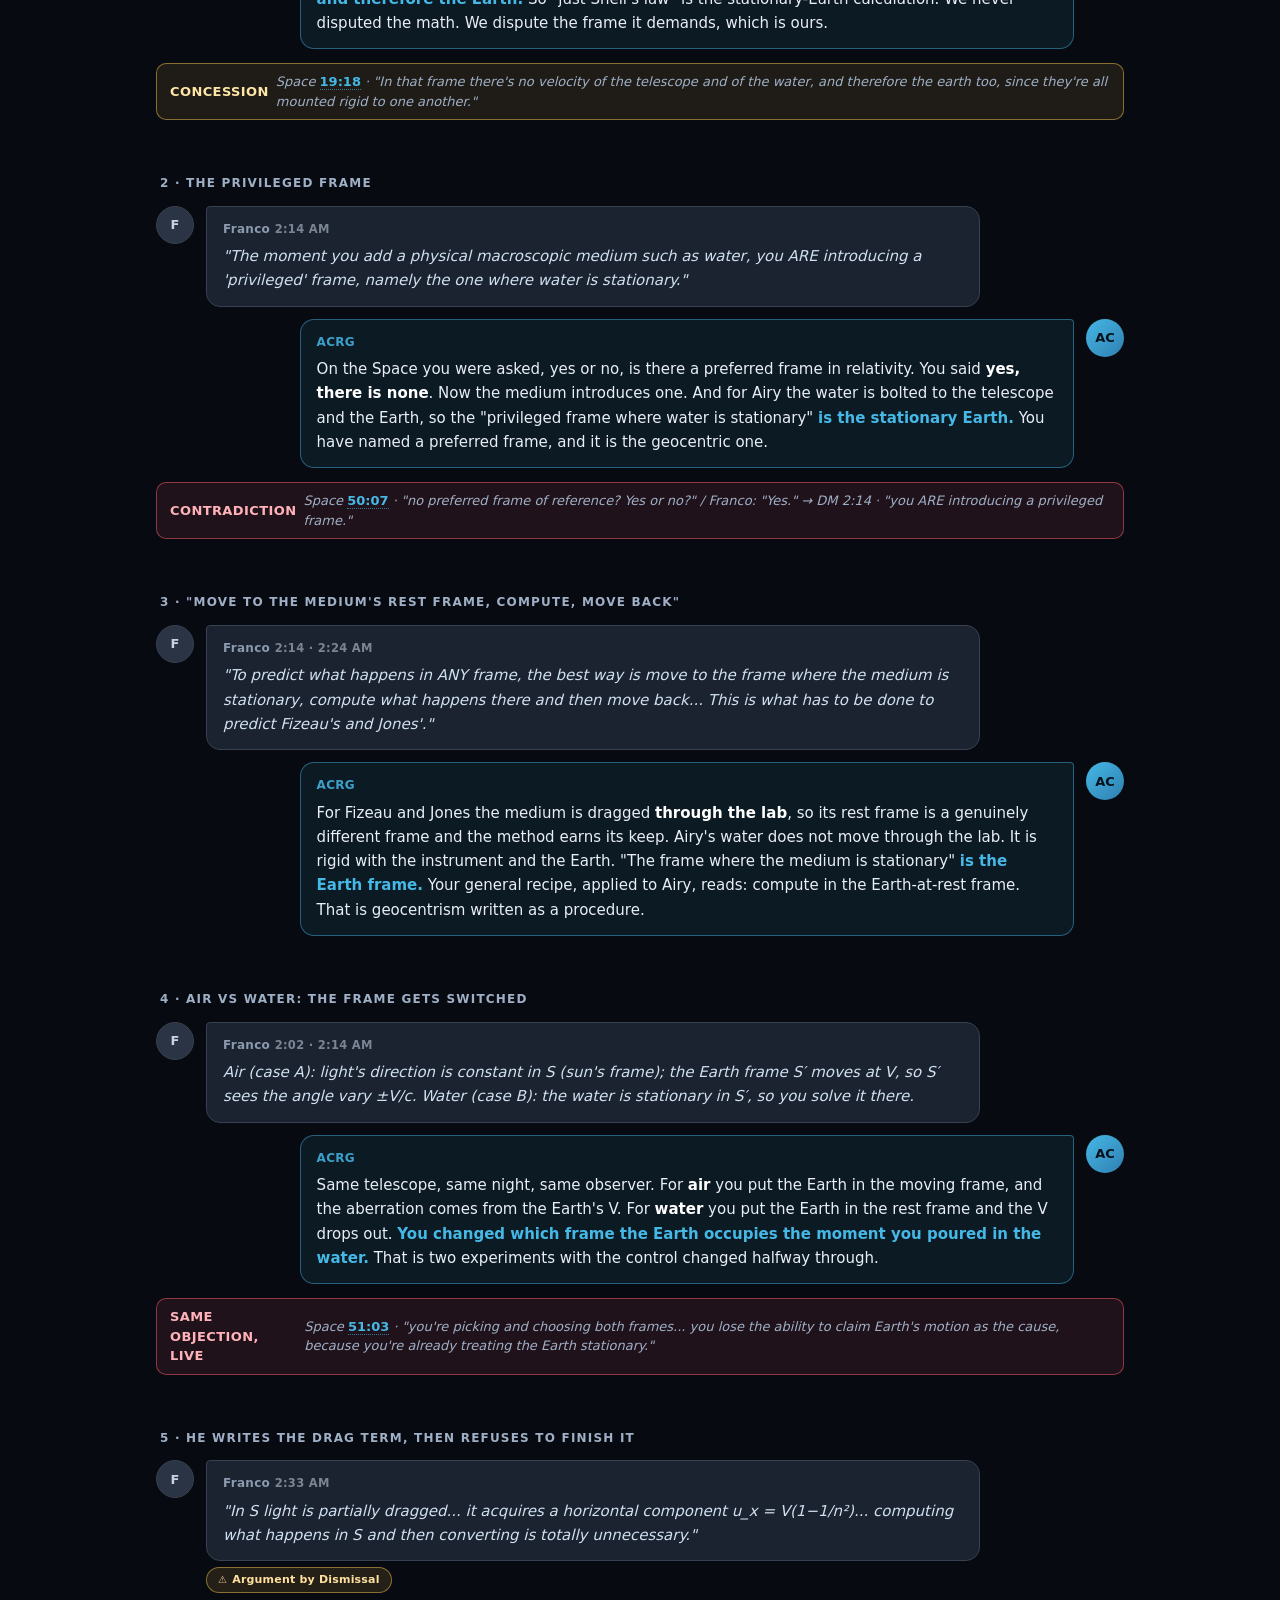
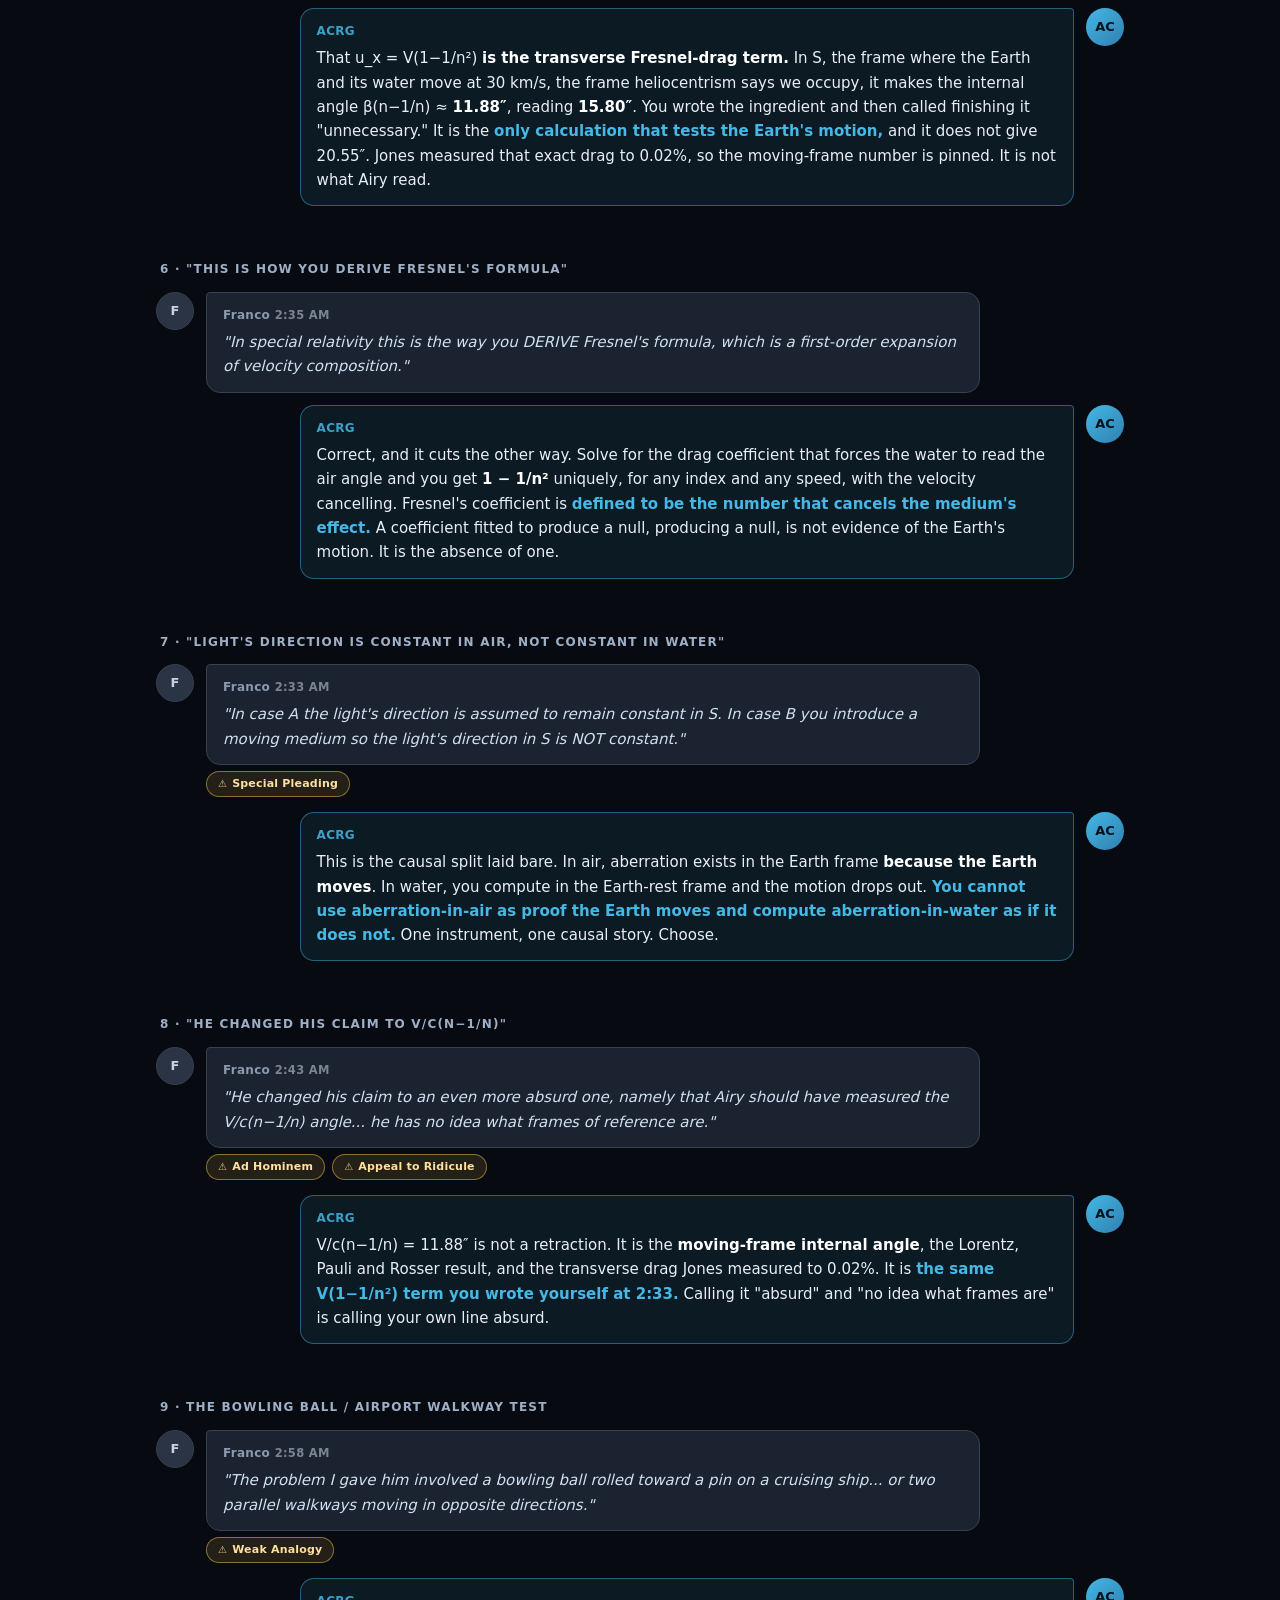
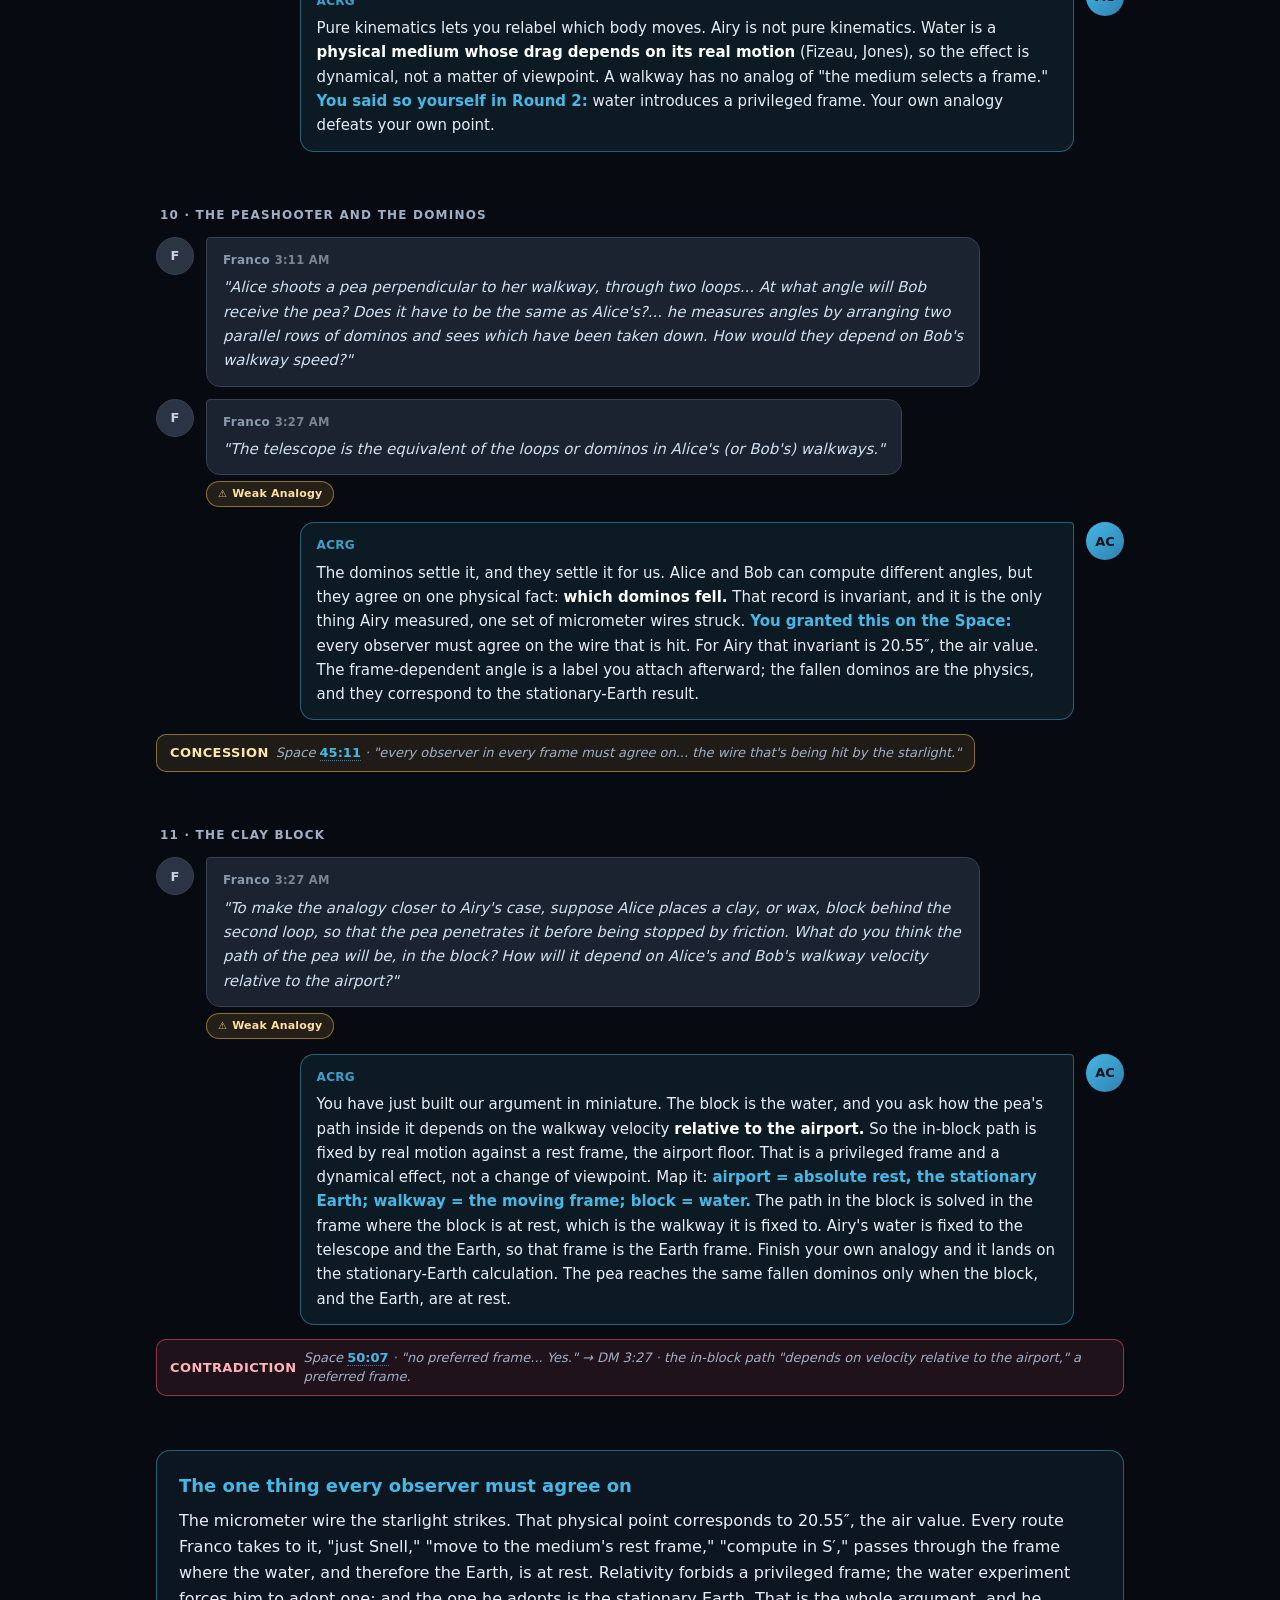
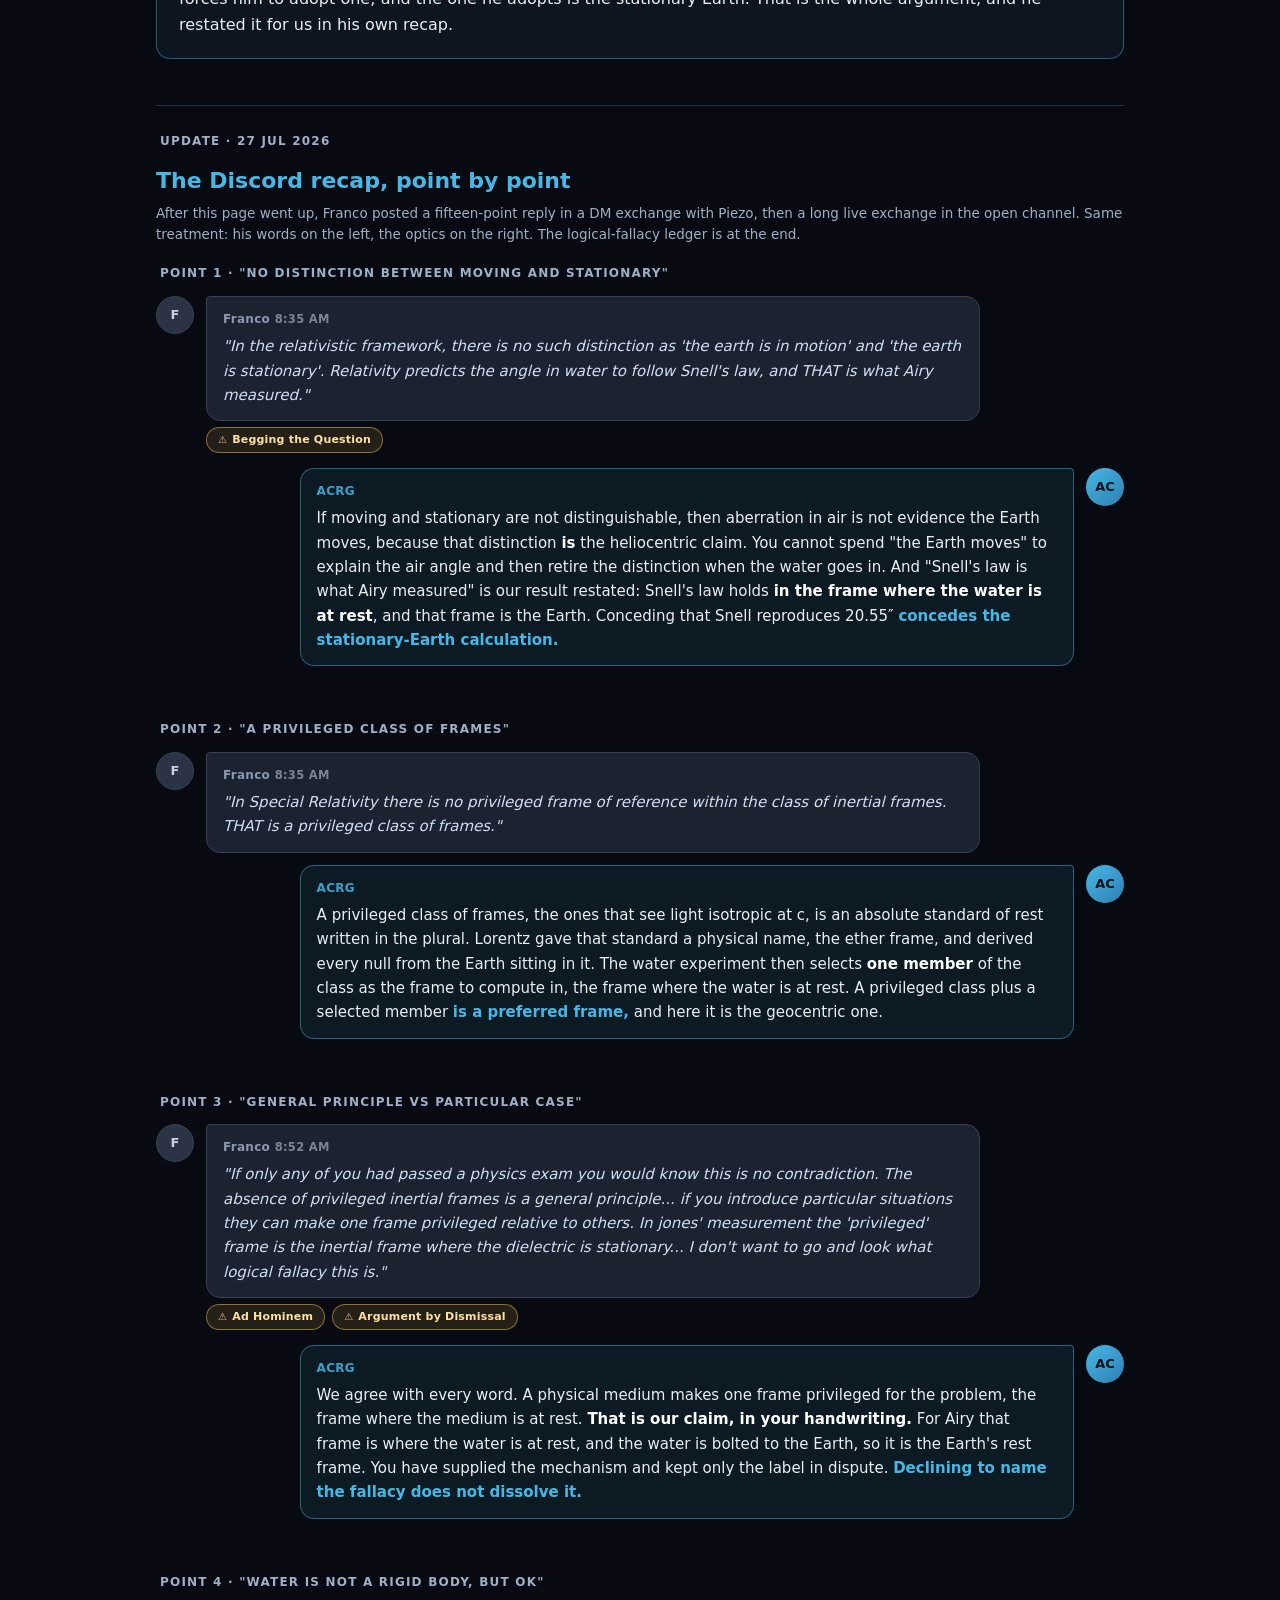
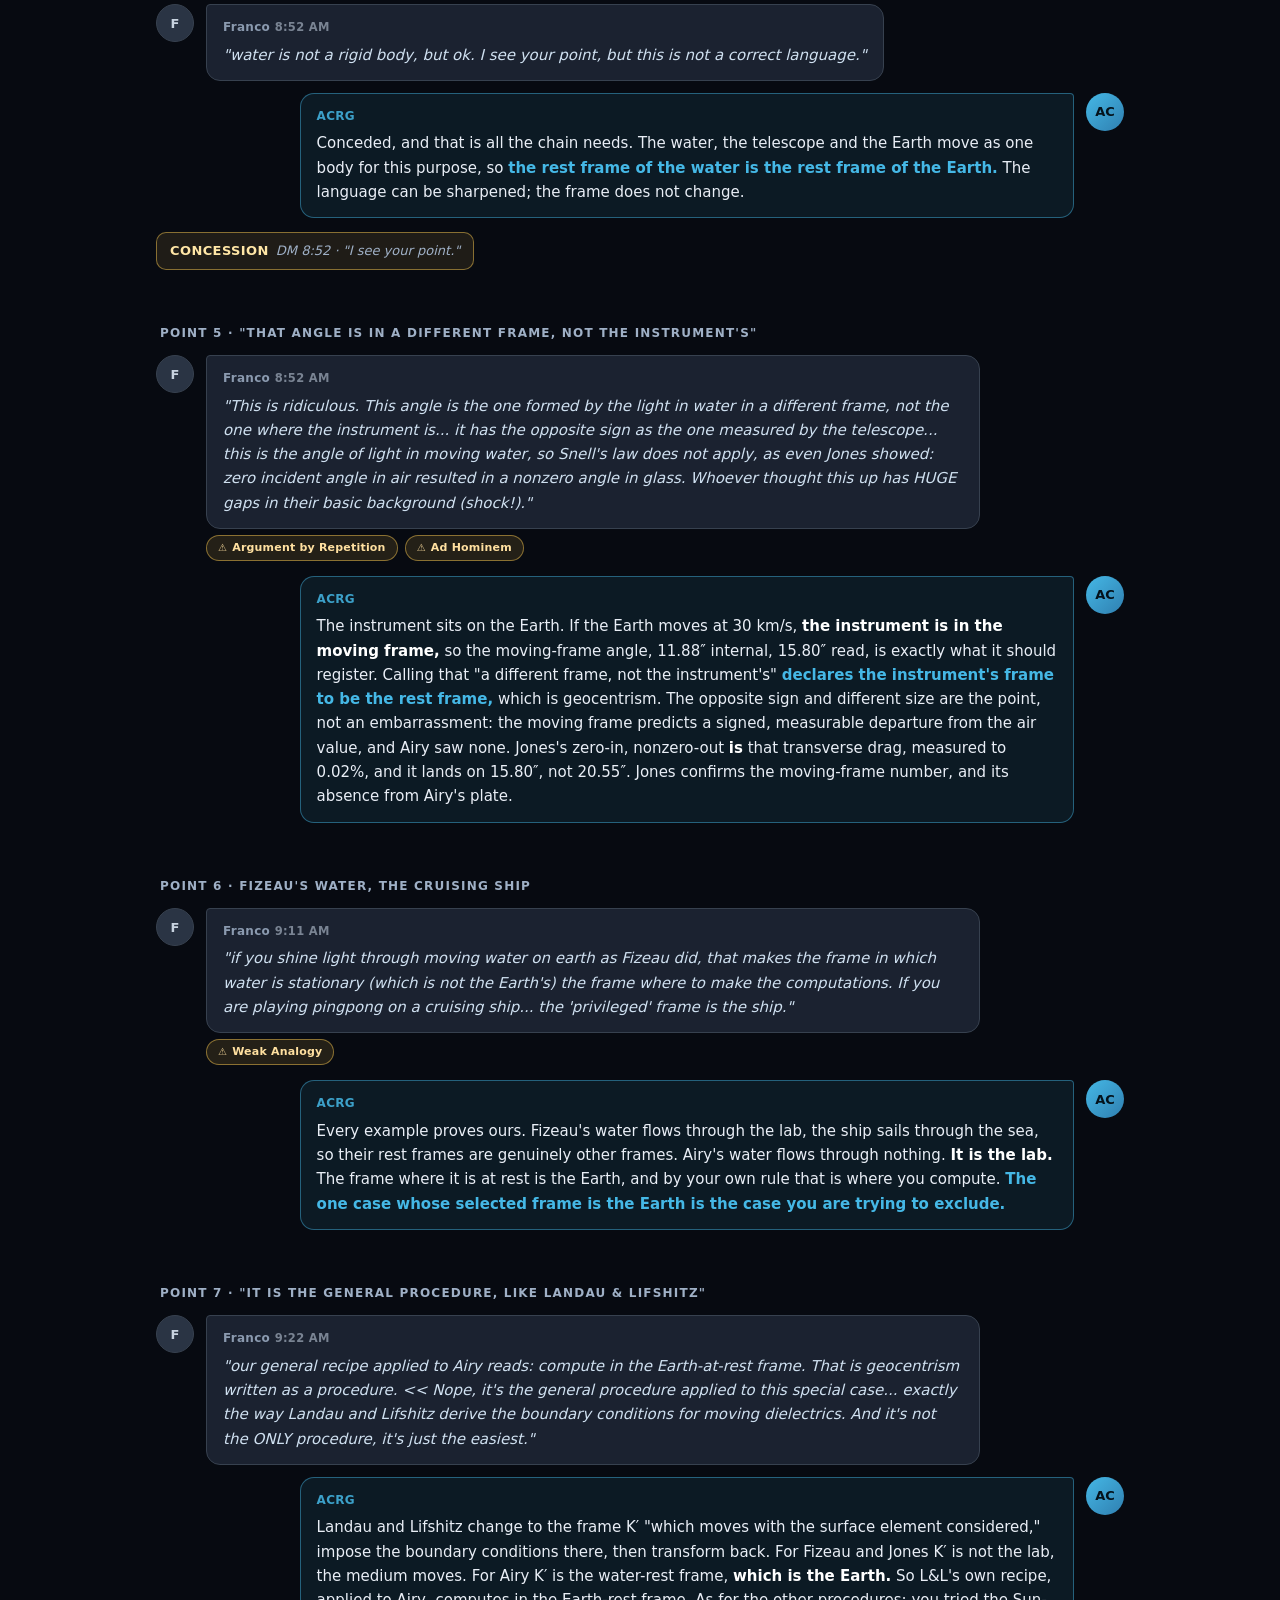
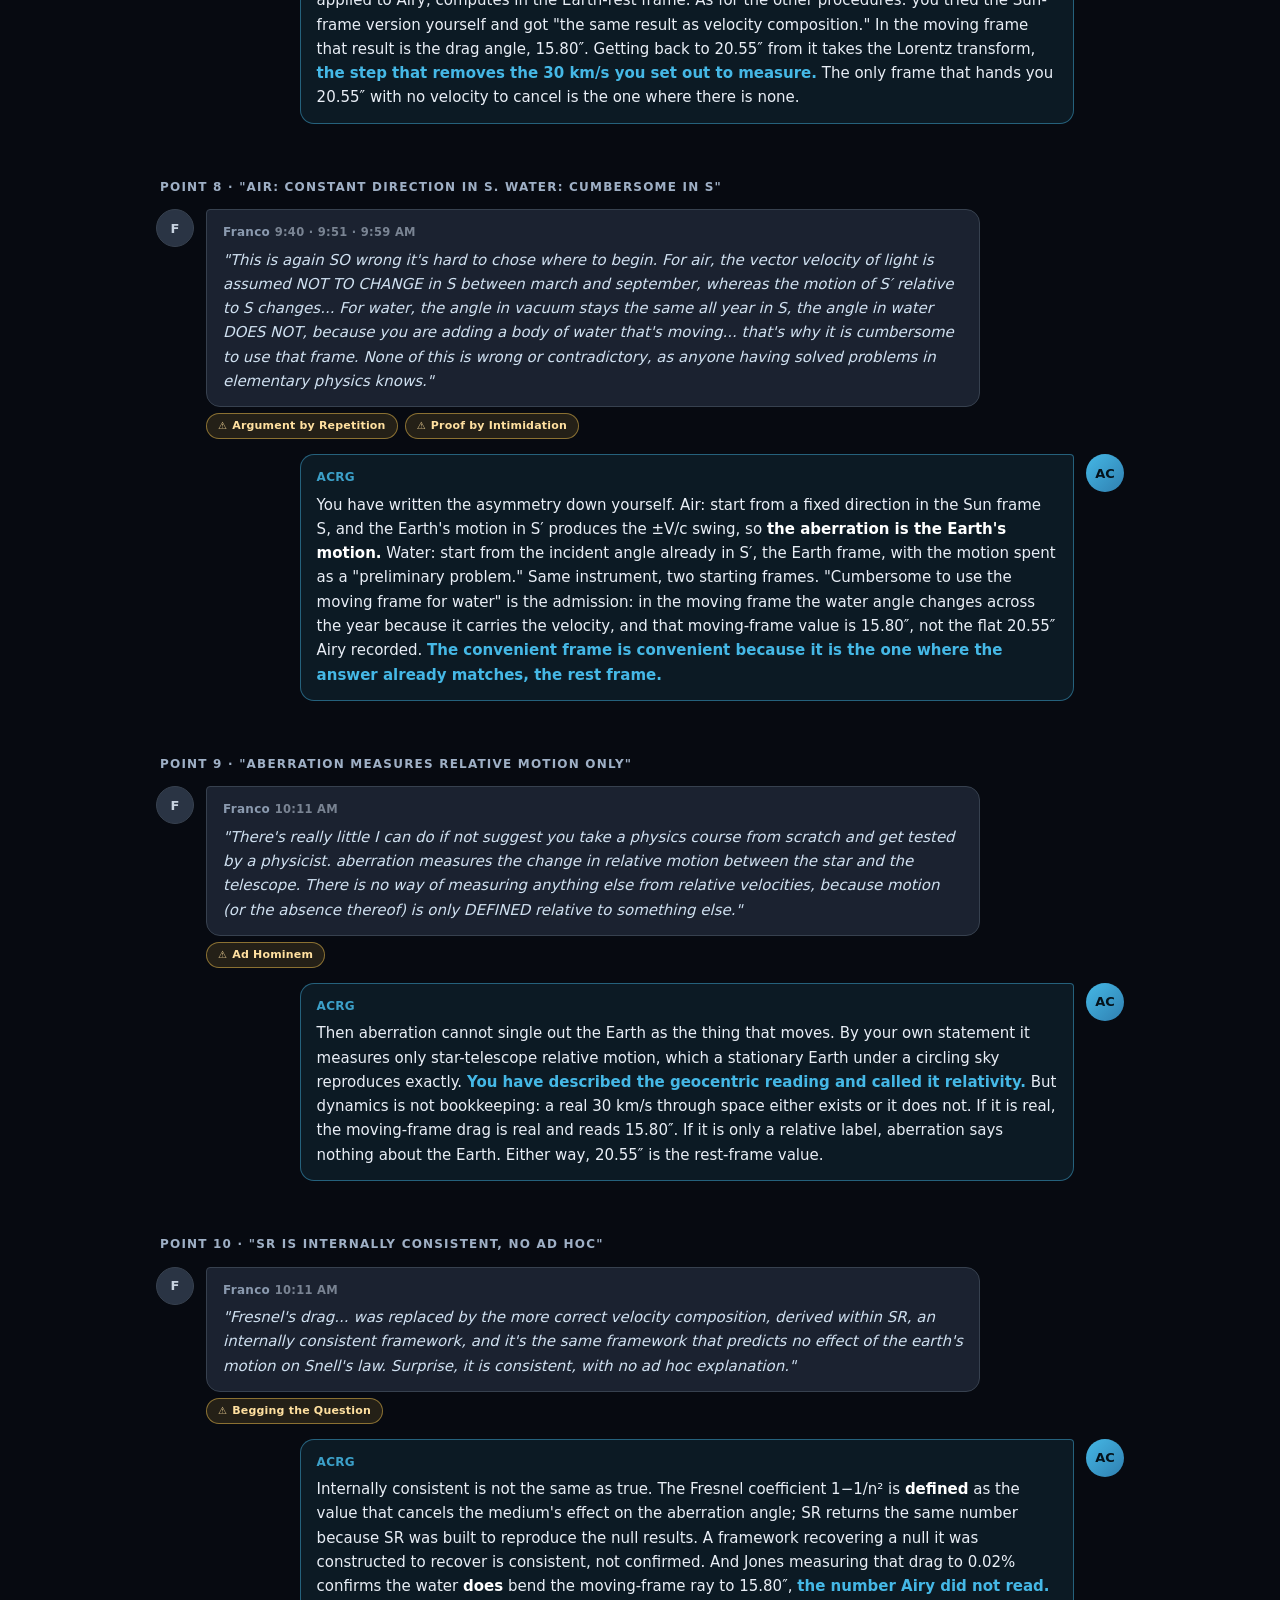
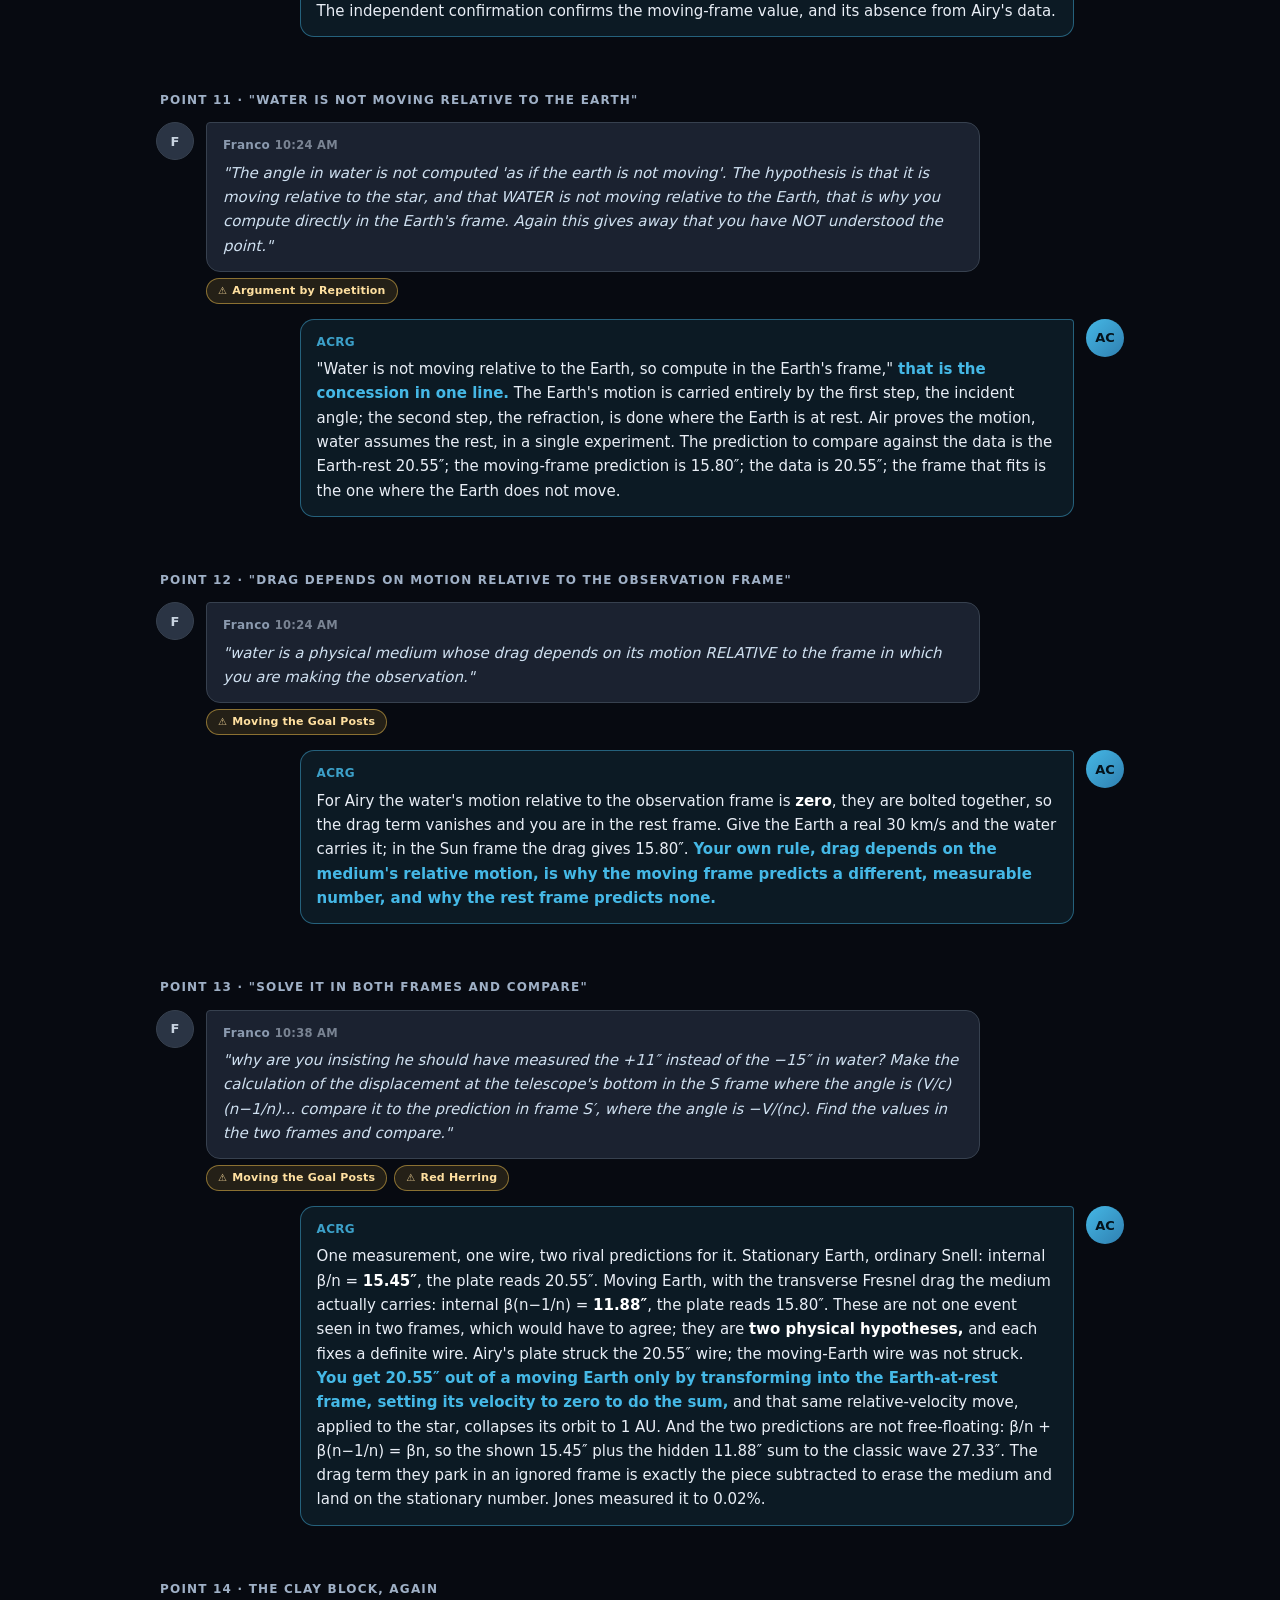
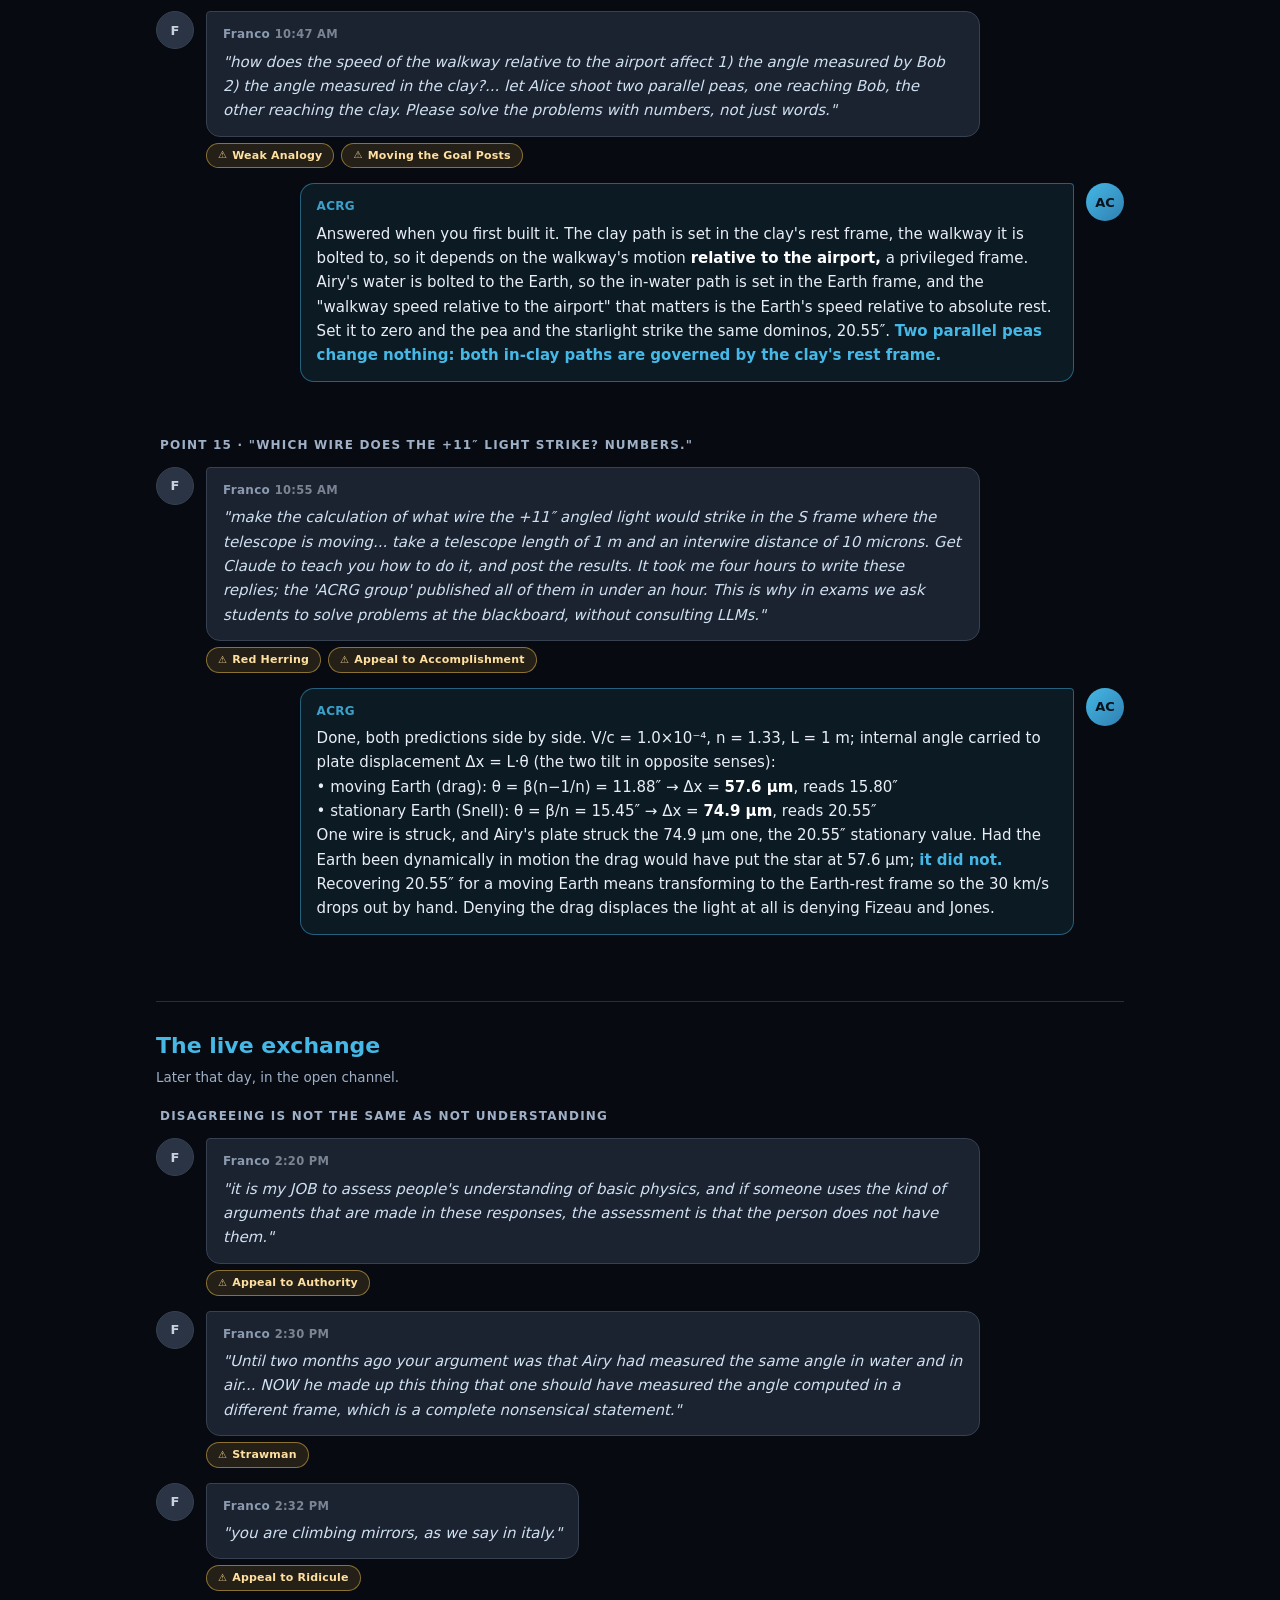
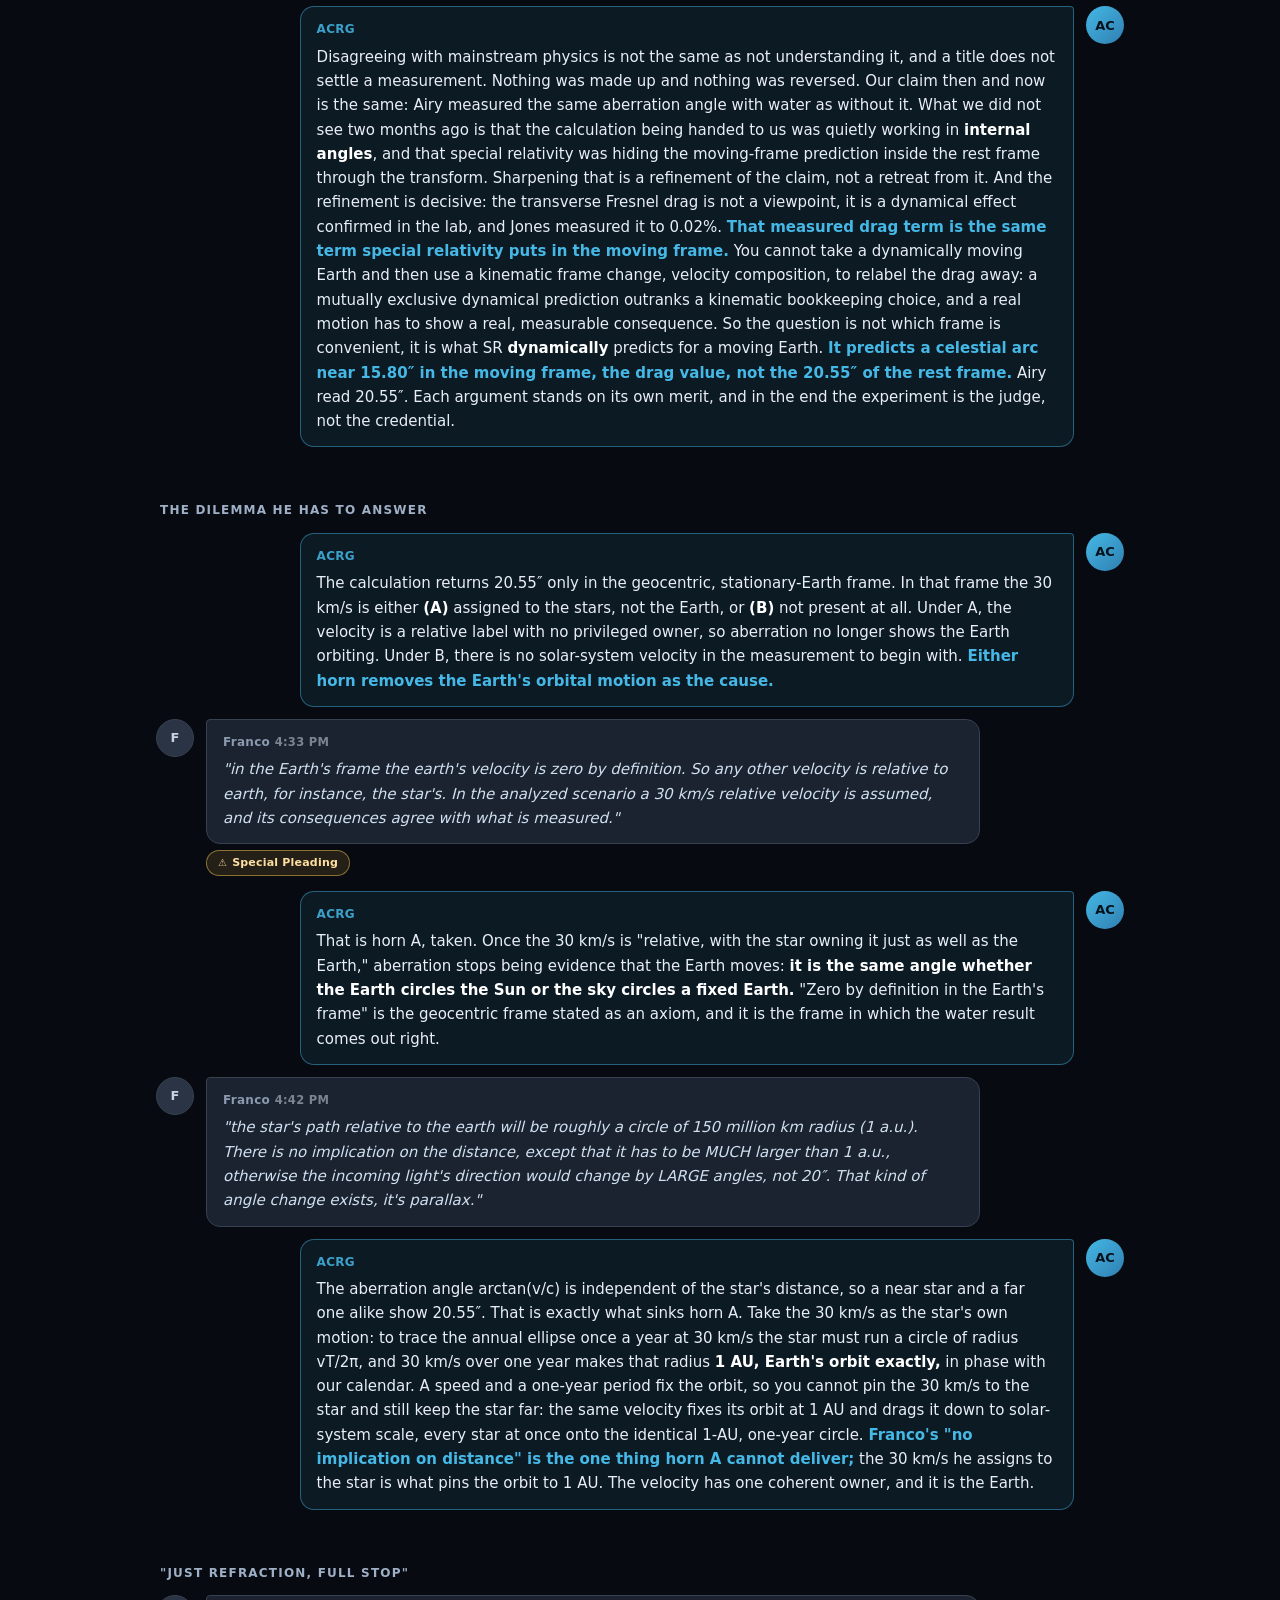
==== commit f702b1ab: "Airy: recast Points 13/15 to one-wire/two-predictions, keep moving-Earth 15.80; drag-vs-frame specia" ====
--- a/airy_franco_recap_refutation.html
+++ b/airy_franco_recap_refutation.html
@@ -420,7 +420,7 @@
     <span class="quote">"why are you insisting he should have measured the +11&Prime; instead of the &minus;15&Prime; in water? Make the calculation of the displacement at the telescope's bottom in the S frame where the angle is (V/c)(n&minus;1/n)... compare it to the prediction in frame S&prime;, where the angle is &minus;V/(nc). Find the values in the two frames and compare."</span></div></div>
   <div class="falrow"><span class="falchip" id="fal-goalposts-2"><a href="#L-goalposts">Moving the Goal Posts</a></span><span class="falchip" id="fal-redherring-1"><a href="#L-redherring">Red Herring</a></span></div>
   <div class="msg right"><div class="ava a">AC</div><div class="bub a"><div class="nm">ACRG</div><span class="tt">
-    Gladly, the two-frame comparison is the whole case. In the moving frame S the ray picks up the transverse drag, internal angle (V/c)(n&minus;1/n) = <b>11.88&Prime;</b>, reading 15.80&Prime;. In the Earth-rest frame S&prime; the incident ray refracts by Snell to internal &minus;V/(nc) = <b>15.45&Prime;</b>, reading 20.55&Prime;. Two frames, <b>two different angles, two struck wires.</b> Airy's plate shows one wire, and it is the 20.55&Prime; wire, the S&prime; value. <span class="kill">Running the numbers does not close S onto S&prime;; it pins the gap.</span> The frame whose prediction matches the plate is the stationary Earth. This is exactly what the simulation computes.</span></div></div>
+    One measurement, one wire, two rival predictions for it. Stationary Earth, ordinary Snell: internal &beta;/n = <b>15.45&Prime;</b>, the plate reads 20.55&Prime;. Moving Earth, with the transverse Fresnel drag the medium actually carries: internal &beta;(n&minus;1/n) = <b>11.88&Prime;</b>, the plate reads 15.80&Prime;. These are not one event seen in two frames, which would have to agree; they are <b>two physical hypotheses,</b> and each fixes a definite wire. Airy's plate struck the 20.55&Prime; wire; the moving-Earth wire was not struck. <span class="kill">You get 20.55&Prime; out of a moving Earth only by transforming into the Earth-at-rest frame, setting its velocity to zero to do the sum,</span> and that same relative-velocity move, applied to the star, collapses its orbit to 1 AU. And the two predictions are not free-floating: &beta;/n + &beta;(n&minus;1/n) = &beta;n, so the shown 15.45&Prime; plus the hidden 11.88&Prime; sum to the classic wave 27.33&Prime;. The drag term they park in an ignored frame is exactly the piece subtracted to erase the medium and land on the stationary number. Jones measured it to 0.02%.</span></div></div>
 </div>
 
 <!-- R14 -->
@@ -440,10 +440,10 @@
     <span class="quote">"make the calculation of what wire the +11&Prime; angled light would strike in the S frame where the telescope is moving... take a telescope length of 1 m and an interwire distance of 10 microns. Get Claude to teach you how to do it, and post the results. It took me four hours to write these replies; the 'ACRG group' published all of them in under an hour. This is why in exams we ask students to solve problems at the blackboard, without consulting LLMs."</span></div></div>
   <div class="falrow"><span class="falchip" id="fal-redherring-2"><a href="#L-redherring">Red Herring</a></span><span class="falchip" id="fal-accomplishment-1"><a href="#L-accomplishment">Appeal to Accomplishment</a></span></div>
   <div class="msg right"><div class="ava a">AC</div><div class="bub a"><div class="nm">ACRG</div><span class="tt">
-    Done. Signed drift at the tube bottom, V/c = 1.0&times;10&#8315;&#8308;, n = 1.33, L = 1 m:<br>
-    &bull; moving frame S: &Delta;x = L&middot;(V/c)(n&minus;1/n) = 11.88&Prime; = <b>57.6 &micro;m</b> &rarr; wire &asymp; 6<br>
-    &bull; rest frame S&prime;: &Delta;x = L&middot;V/(nc) = 15.45&Prime; = <b>74.9 &micro;m</b> &rarr; wire &asymp; 7&ndash;8<br>
-    The two frames strike <b>different wires,</b> which already refutes the claim that every frame lands on the same one without help. The physical starlight in Airy's real tube struck the 74.9 &micro;m wire, reading 20.55&Prime;. To force the moving-frame ray onto that same wire you apply the Lorentz transform, <span class="kill">which subtracts the 30 km/s back out.</span> The frame where the ray lands on the observed wire with no velocity to subtract is the rest frame.</span></div></div>
+    Done, both predictions side by side. V/c = 1.0&times;10&#8315;&#8308;, n = 1.33, L = 1 m; internal angle carried to plate displacement &Delta;x = L&middot;&theta; (the two tilt in opposite senses):<br>
+    &bull; moving Earth (drag): &theta; = &beta;(n&minus;1/n) = 11.88&Prime; &rarr; &Delta;x = <b>57.6 &micro;m</b>, reads 15.80&Prime;<br>
+    &bull; stationary Earth (Snell): &theta; = &beta;/n = 15.45&Prime; &rarr; &Delta;x = <b>74.9 &micro;m</b>, reads 20.55&Prime;<br>
+    One wire is struck, and Airy's plate struck the 74.9 &micro;m one, the 20.55&Prime; stationary value. Had the Earth been dynamically in motion the drag would have put the star at 57.6 &micro;m; <span class="kill">it did not.</span> Recovering 20.55&Prime; for a moving Earth means transforming to the Earth-rest frame so the 30 km/s drops out by hand. Denying the drag displaces the light at all is denying Fizeau and Jones.</span></div></div>
 </div>
 
 <!-- ═══ LIVE EXCHANGE ═══ -->
@@ -491,7 +491,7 @@
   <div class="rlabel">"Just refraction, full stop"</div>
   <div class="msg"><div class="ava f">F</div><div class="bub f"><div class="nm">Franco <span class="t">4:59 PM</span></div>
     <span class="quote">"Is there ANY reason we can think of, in the modern physics framework, why this visible light should do anything different from ordinary refraction? The answer is: NO. Light's speed is independent of the source's motion... there is NO conceivable mechanism that could distinguish the behaviour of light. Full stop."</span></div></div>
-  <div class="falrow"><span class="falchip" id="fal-begging-4"><a href="#L-begging">Begging the Question</a></span><span class="falchip" id="fal-ignorance-1"><a href="#L-ignorance">Argument from Ignorance</a></span><span class="falchip" id="fal-selfsealing-1"><a href="#L-selfsealing">Self-Sealing Argument</a></span></div>
+  <div class="falrow"><span class="falchip" id="fal-specialpleading-3"><a href="#L-specialpleading">Special Pleading</a></span><span class="falchip" id="fal-ignorance-1"><a href="#L-ignorance">Argument from Ignorance</a></span><span class="falchip" id="fal-selfsealing-1"><a href="#L-selfsealing">Self-Sealing Argument</a></span></div>
 </div>
 
 <div class="core">
@@ -499,6 +499,7 @@
   <p><span class="tt">A physical theory earns the word "correct" by predicting one outcome for a moving Earth and a <b>different</b> outcome for a stationary one, then matching the measurement. If it predicts the same reading, 20.55&Prime;, in every frame no matter how the Earth moves, it has made no mutually exclusive prediction about the dynamics of relative motion, and Airy cannot test it at all. A claim no result could contradict is not a strong claim. It is a self-sealing one.</span></p>
   <p><span class="tt">Take relativity as it has to be taken, as a real dynamical claim, and it <b>does</b> split. For a genuinely moving Earth the water carries the 30 km/s, and in that frame special relativity reduces to the transverse Fresnel drag Franco wrote himself: internal angle &beta;(n&minus;1/n) = 11.88&Prime;, reading <b>15.80&Prime;</b>. That is the mutually exclusive prediction. Airy's plate returned <b>20.55&Prime;</b>, the stationary-Earth value. The moving branch is falsified; the theory keeps its footing here only by retreating to "every frame reads the same," <span class="kill">which is the retreat into unfalsifiability.</span></span></p>
   <p><span class="tt">This is why the framework is Lorentz's and not something newer. Lorentz's electron theory is mathematically the same transformation, and it derives the identical null <b>from the Earth being at rest in the ether</b>. Einstein kept the transformation and dropped the ether's name; the postulates are still postulates and still have to be tested. "No conceivable mechanism for water to do anything but refract" is the ether-at-rest prediction restated: it expects a null because it was built to expect one, and the null is exactly what a stationary Earth gives.</span></p>
+  <p><span class="tt">And he cannot have it both ways: the same theory cannot predict the null for Airy and reduce to classical transverse drag for Fizeau and Jones at once. The drag is real, measured by Fizeau and Jones; the only thing that turns it off for Airy is the choice to compute in the Earth-rest frame.</span></p>
 </div>
 
 <div class="core">
@@ -538,8 +539,8 @@
   <div class="fal" id="L-redherring"><div class="fname"><span class="fnm">Red Herring</span><span class="lat">ignoratio elenchi &middot; irrelevant conclusion</span></div><div class="fbody"><span class="fdef tt">Redirecting the argument to another issue the redirector can better answer.</span><div class="fwhere"><b class="wlabel">Where:</b> the wire-strike arithmetic offered in place of answering the air-versus-water frame asymmetry.<span class="fjump"><span class="jlabel">Jump:</span> <a href="#fal-redherring-1">1</a> <a href="#fal-redherring-2">2</a></span></div></div></div>
   <div class="fal" id="L-strawman"><div class="fname"><span class="fnm">Strawman</span></div><div class="fbody"><span class="fdef tt">Substituting a distorted or misrepresented version of the opponent's position for the real one.</span><div class="fwhere"><b class="wlabel">Where:</b> "two months ago your argument was that Airy disproved Snell's law... now he made up this thing."<span class="fjump"><span class="jlabel">Jump:</span> <a href="#fal-strawman-1">1</a></span></div></div></div>
   <div class="fal" id="L-analogy"><div class="fname"><span class="fnm">Weak Analogy</span><span class="lat">bad analogy &middot; false analogy</span></div><div class="fbody"><span class="fdef tt">Using an analogy to prove a point when the analogy is too dissimilar to the case to be effective.</span><div class="fwhere"><b class="wlabel">Where:</b> the bowling ball on a cruising ship, the pea and dominos, the two moving walkways, the clay block: none has a medium that selects a rest frame the way water does.<span class="fjump"><span class="jlabel">Jump:</span> <a href="#fal-analogy-1">1</a> <a href="#fal-analogy-2">2</a> <a href="#fal-analogy-3">3</a> <a href="#fal-analogy-4">4</a> <a href="#fal-analogy-5">5</a></span></div></div></div>
-  <div class="fal" id="L-begging"><div class="fname"><span class="fnm">Begging the Question</span><span class="lat">petitio principii &middot; circular reasoning</span></div><div class="fbody"><span class="fdef tt">Any argument in which the conclusion is assumed in one of the premises.</span><div class="fwhere"><b class="wlabel">Where:</b> "no reason water does anything but refract, because light's speed is independent of the source," which assumes the very light postulate the experiment tests.<span class="fjump"><span class="jlabel">Jump:</span> <a href="#fal-begging-1">1</a> <a href="#fal-begging-2">2</a> <a href="#fal-begging-3">3</a> <a href="#fal-begging-4">4</a></span></div></div></div>
-  <div class="fal" id="L-specialpleading"><div class="fname"><span class="fnm">Special Pleading</span></div><div class="fbody"><span class="fdef tt">Treating one's own case as exempt from the standard applied elsewhere, without adequate justification.</span><div class="fwhere"><b class="wlabel">Where:</b> air's direction held constant in S while water's is not; "in the Earth's frame the earth's velocity is zero by definition" used to settle a physical question.<span class="fjump"><span class="jlabel">Jump:</span> <a href="#fal-specialpleading-1">1</a> <a href="#fal-specialpleading-2">2</a></span></div></div></div>
+  <div class="fal" id="L-begging"><div class="fname"><span class="fnm">Begging the Question</span><span class="lat">petitio principii &middot; circular reasoning</span></div><div class="fbody"><span class="fdef tt">Any argument in which the conclusion is assumed in one of the premises.</span><div class="fwhere"><b class="wlabel">Where:</b> "no reason water does anything but refract, because light's speed is independent of the source," which assumes the very light postulate the experiment tests.<span class="fjump"><span class="jlabel">Jump:</span> <a href="#fal-begging-1">1</a> <a href="#fal-begging-2">2</a> <a href="#fal-begging-3">3</a></span></div></div></div>
+  <div class="fal" id="L-specialpleading"><div class="fname"><span class="fnm">Special Pleading</span></div><div class="fbody"><span class="fdef tt">Treating one's own case as exempt from the standard applied elsewhere, without adequate justification.</span><div class="fwhere"><b class="wlabel">Where:</b> air's direction held constant in S while water's is not; transverse Fresnel drag treated as real for Fizeau and Jones but zeroed for Airy, the difference being only the chosen frame; "the earth's velocity is zero by definition" used to settle a physical question.<span class="fjump"><span class="jlabel">Jump:</span> <a href="#fal-specialpleading-1">1</a> <a href="#fal-specialpleading-2">2</a> <a href="#fal-specialpleading-3">3</a></span></div></div></div>
   <div class="fal" id="L-ridicule"><div class="fname"><span class="fnm">Appeal to Ridicule</span><span class="lat">reductio ad ridiculum</span></div><div class="fbody"><span class="fdef tt">Presenting the opponent's argument so as to make it look ridiculous, usually by exaggeration.</span><div class="fwhere"><b class="wlabel">Where:</b> "he has no idea what frames of reference are"; "you are climbing mirrors, as we say in italy"; "well this is RICH."<span class="fjump"><span class="jlabel">Jump:</span> <a href="#fal-ridicule-1">1</a> <a href="#fal-ridicule-2">2</a> <a href="#fal-ridicule-3">3</a></span></div></div></div>
   <div class="fal" id="L-pity"><div class="fname"><span class="fnm">Appeal to Pity</span><span class="lat">argumentum ad misericordiam</span></div><div class="fbody"><span class="fdef tt">Distracting from the truth of the conclusion by an appeal to pity.</span><div class="fwhere"><b class="wlabel">Where:</b> "you already made me miss the film I wanted to see"; "this is bad for my health, social life and work life."<span class="fjump"><span class="jlabel">Jump:</span> <a href="#fal-pity-1">1</a></span></div></div></div>
   <div class="fal" id="L-ignorance"><div class="fname"><span class="fnm">Argument from Ignorance</span><span class="lat">argumentum ad ignorantiam &middot; argument from incredulity</span></div><div class="fbody"><span class="fdef tt">Concluding from the absence of a conceivable alternative that none exists.</span><div class="fwhere"><b class="wlabel">Where:</b> "there is NO conceivable mechanism that could distinguish the behaviour of light."<span class="fjump"><span class="jlabel">Jump:</span> <a href="#fal-ignorance-1">1</a></span></div></div></div>
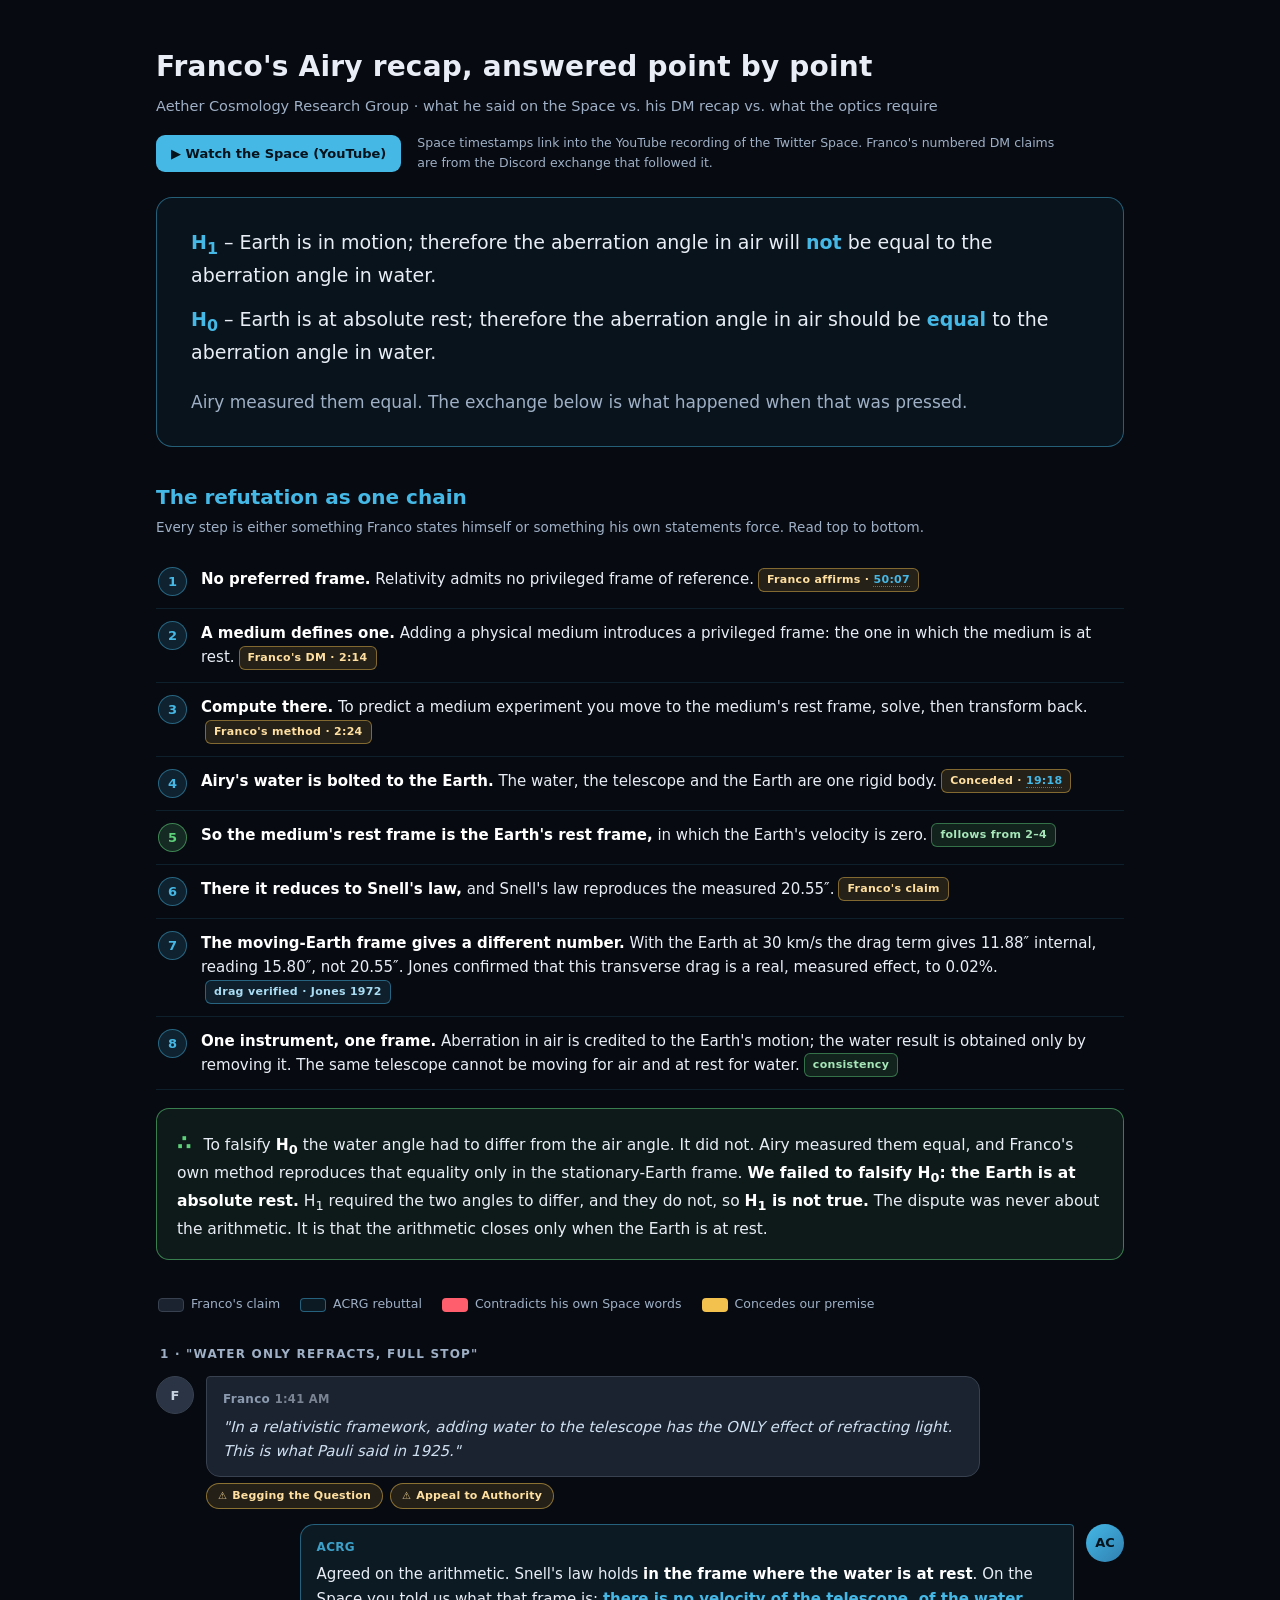
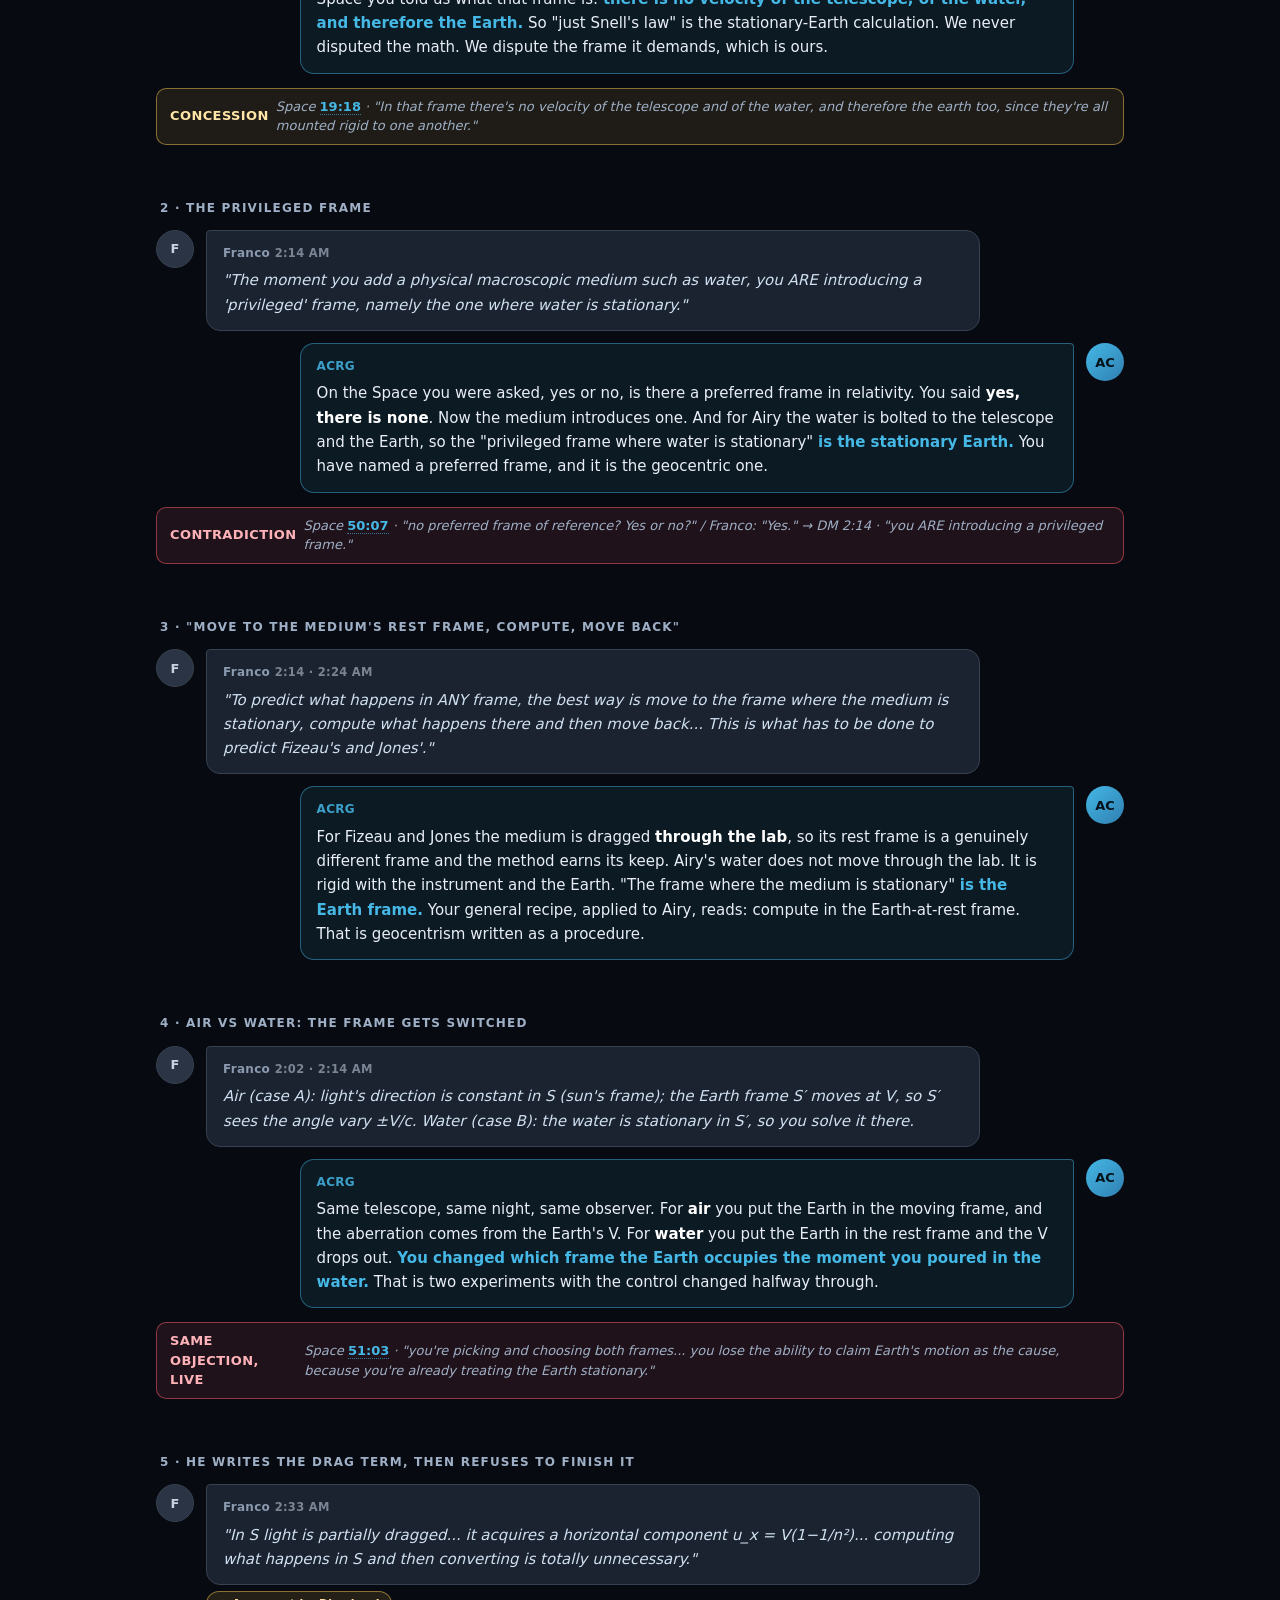
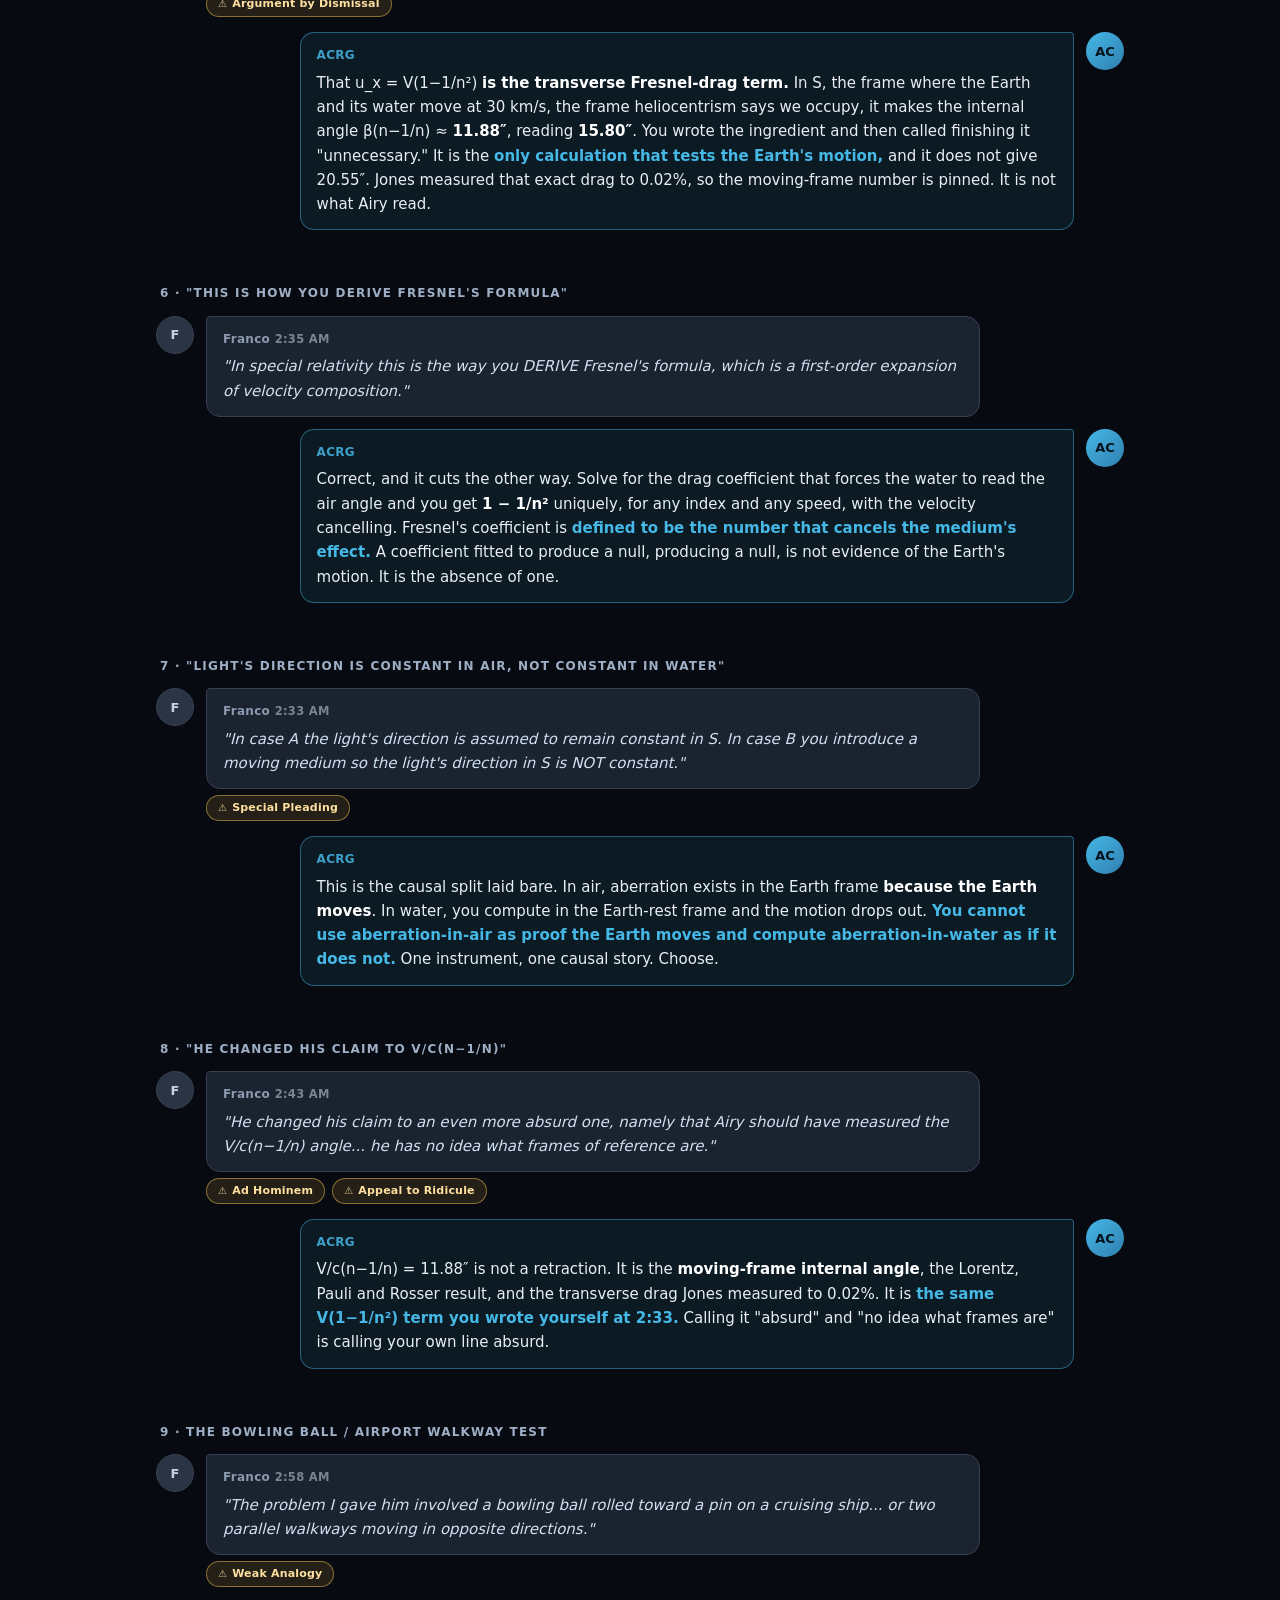
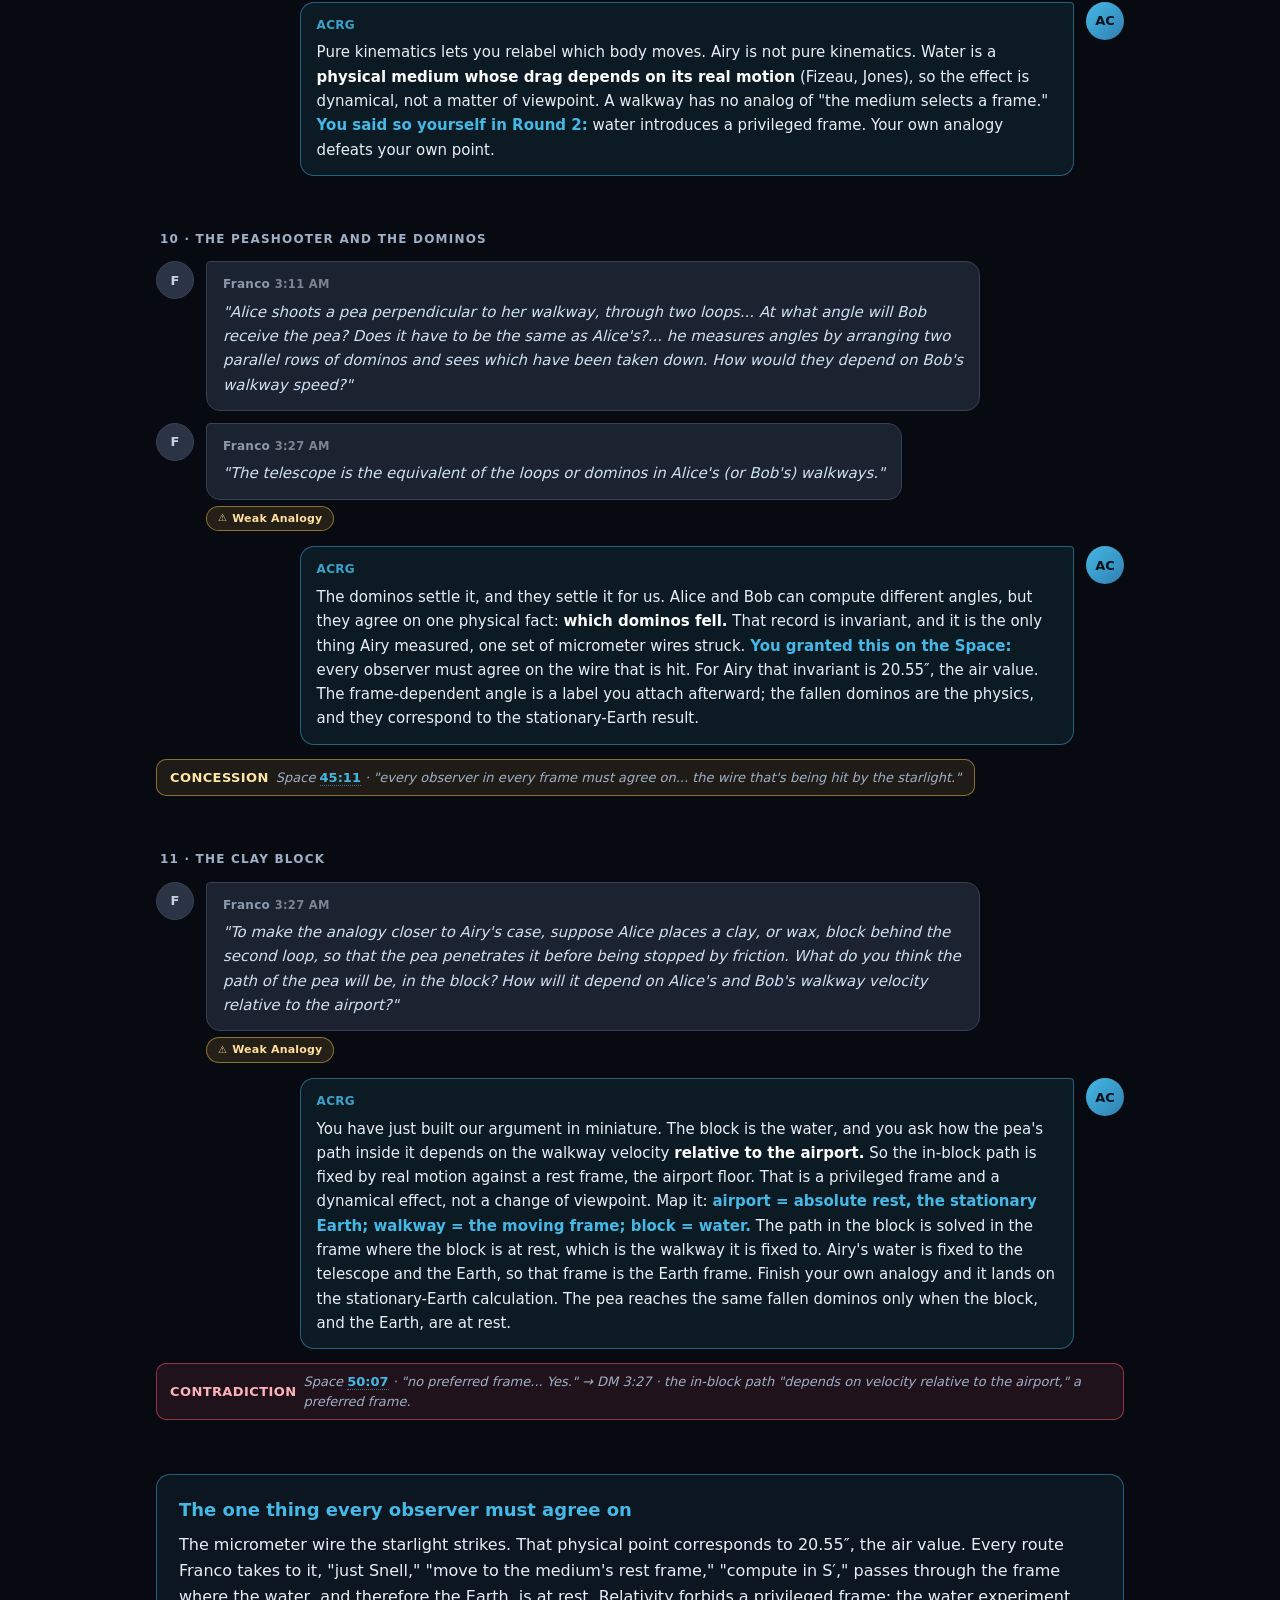
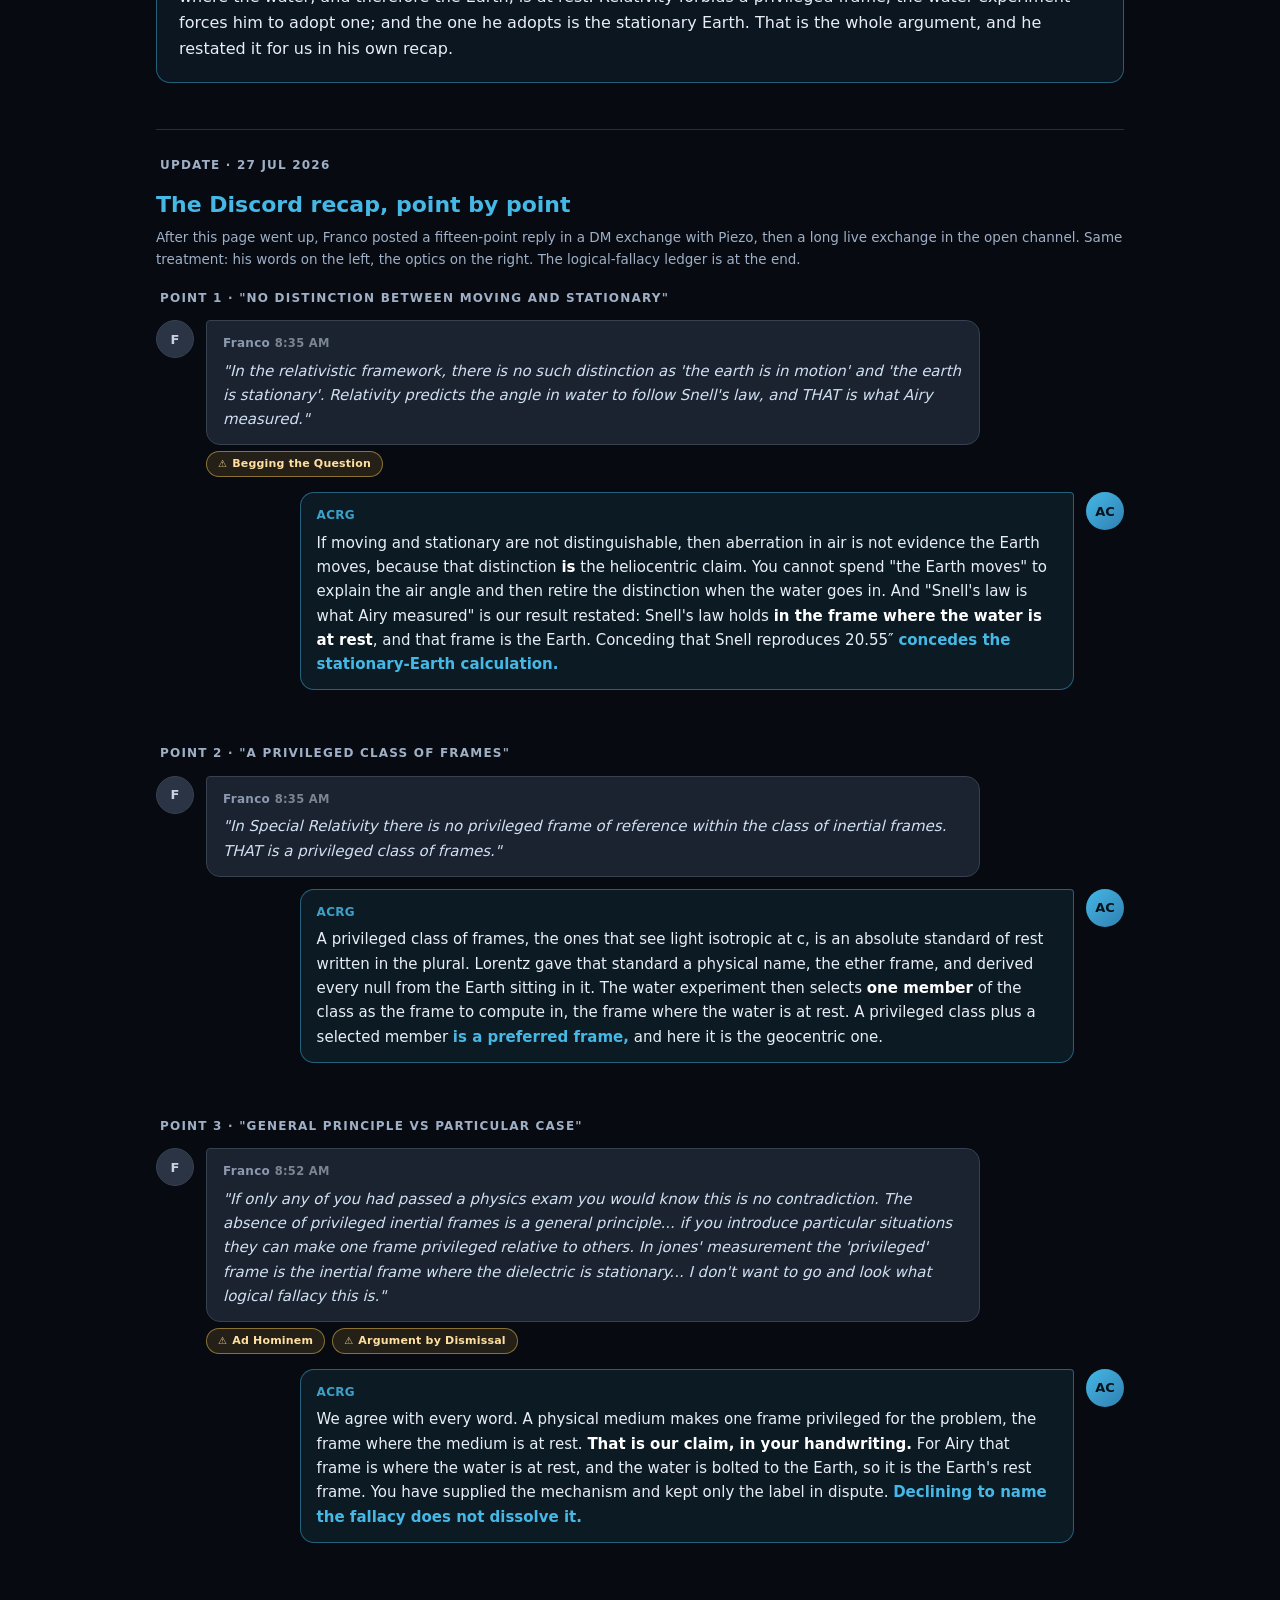
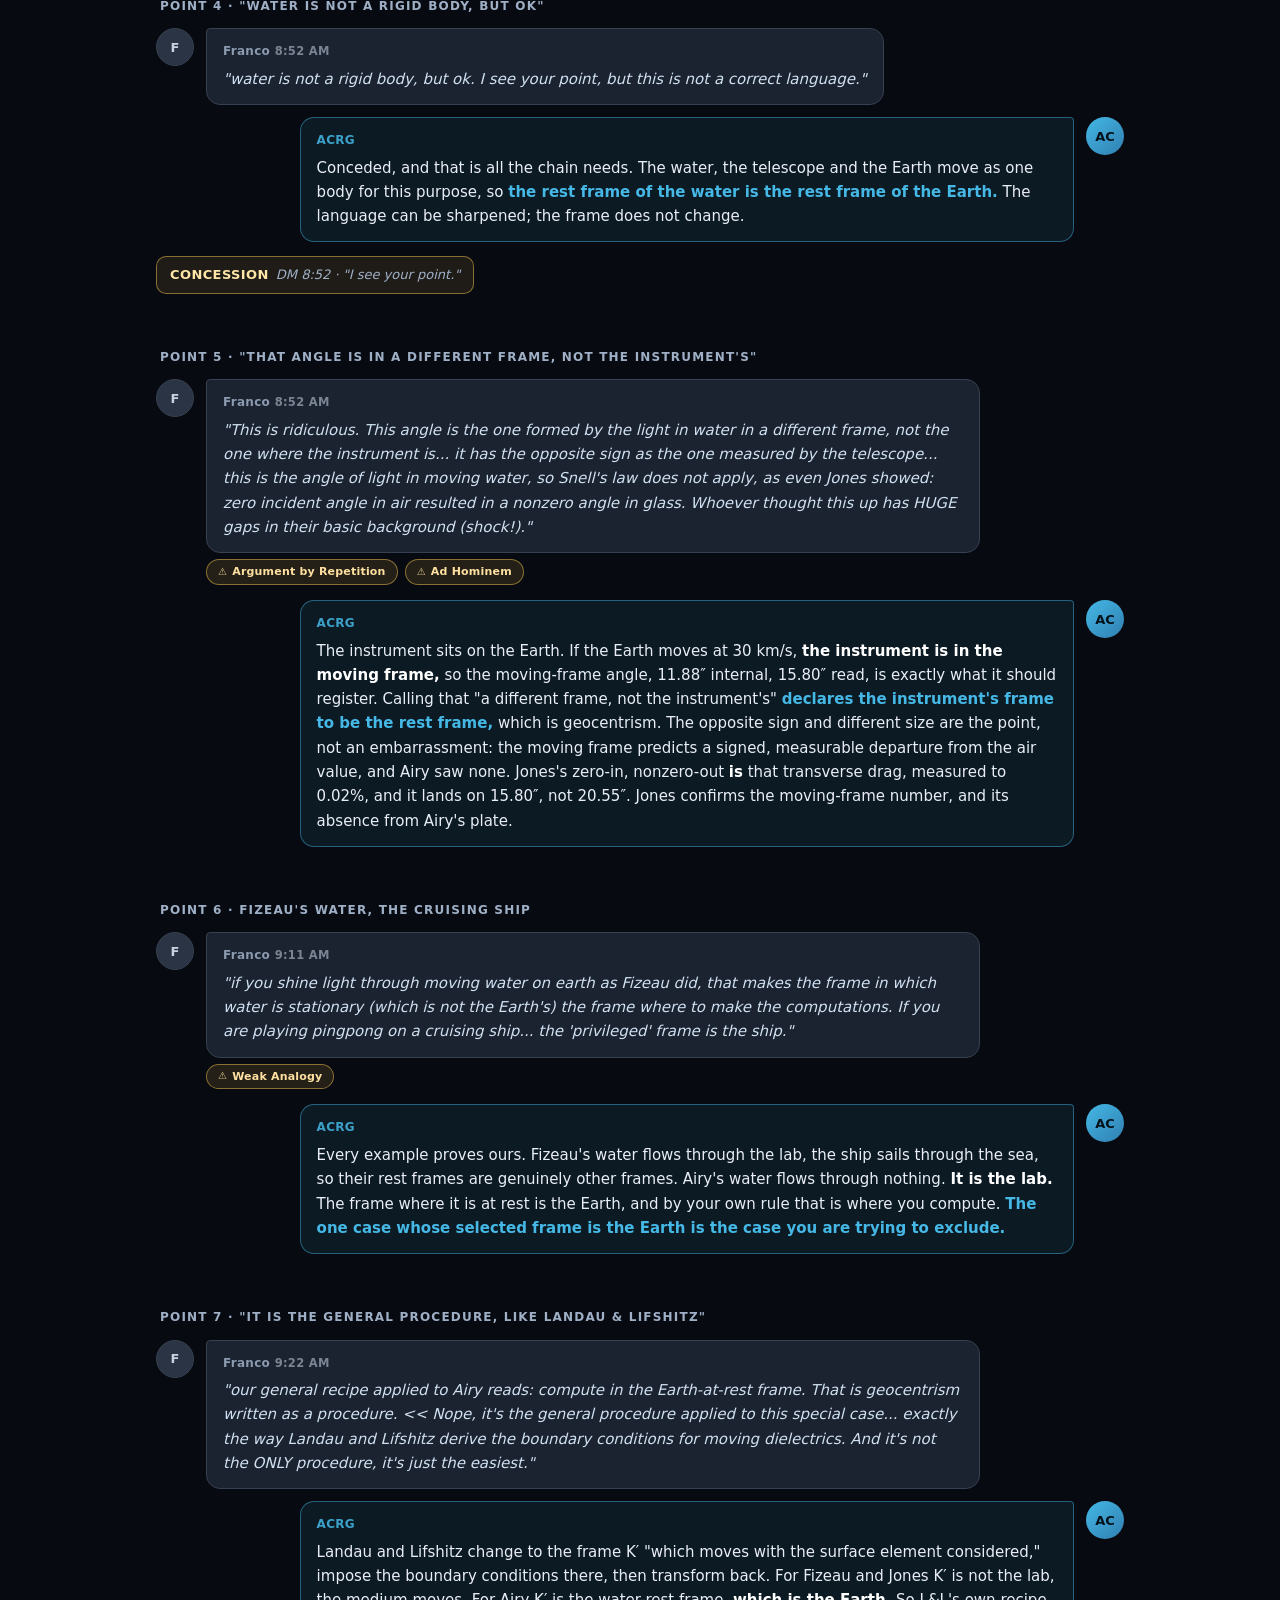
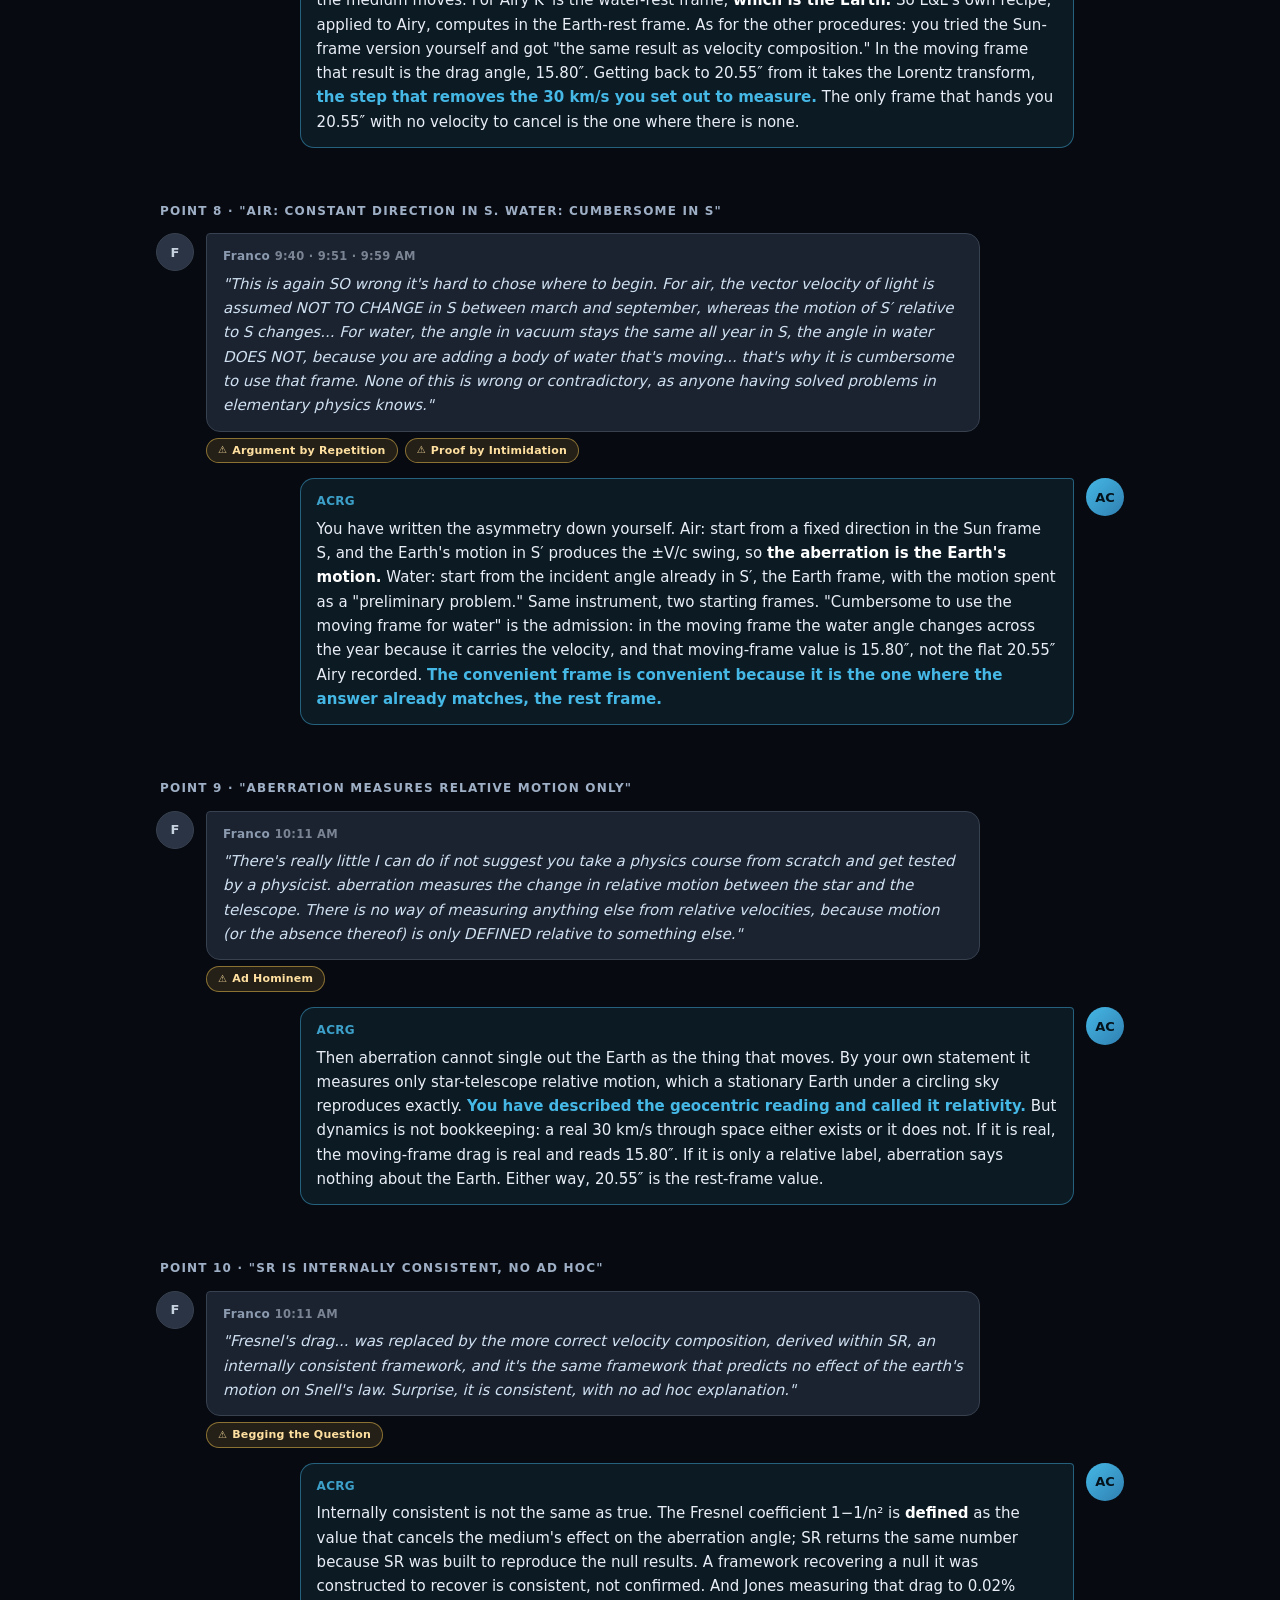
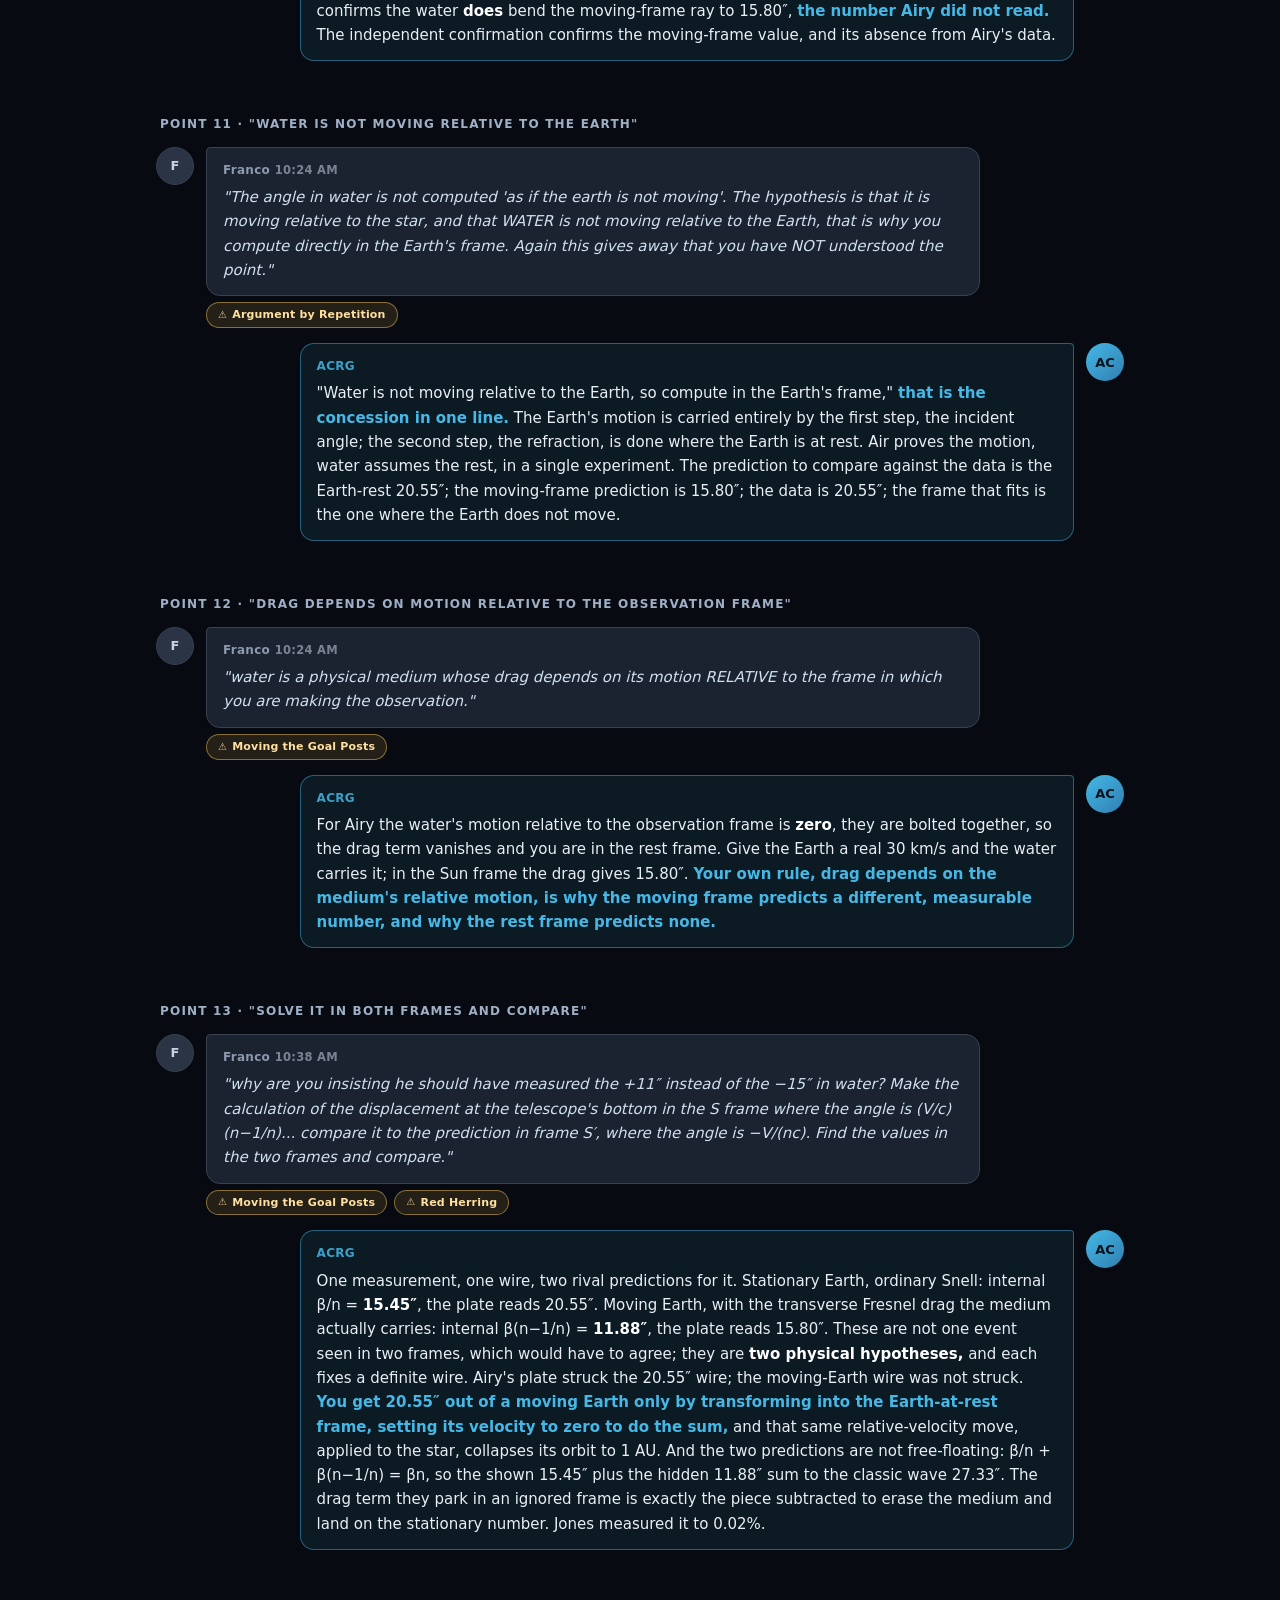
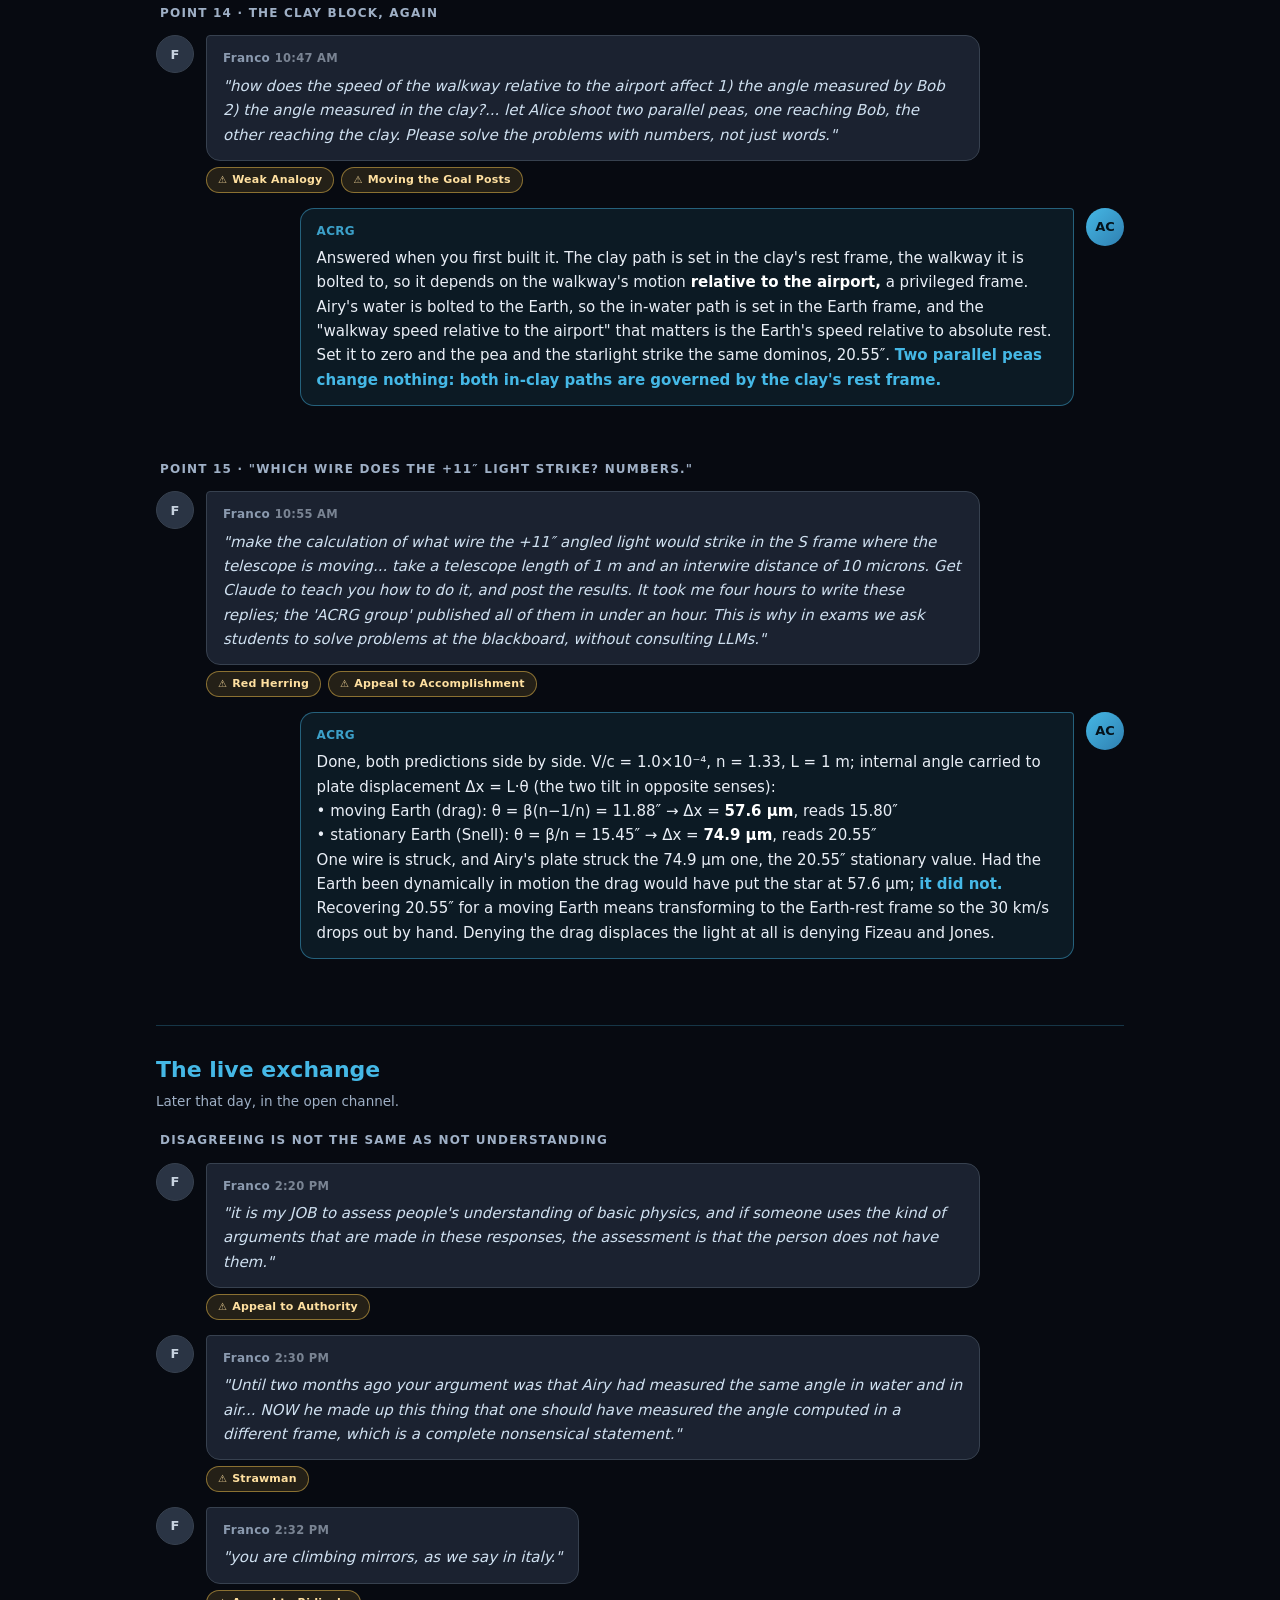
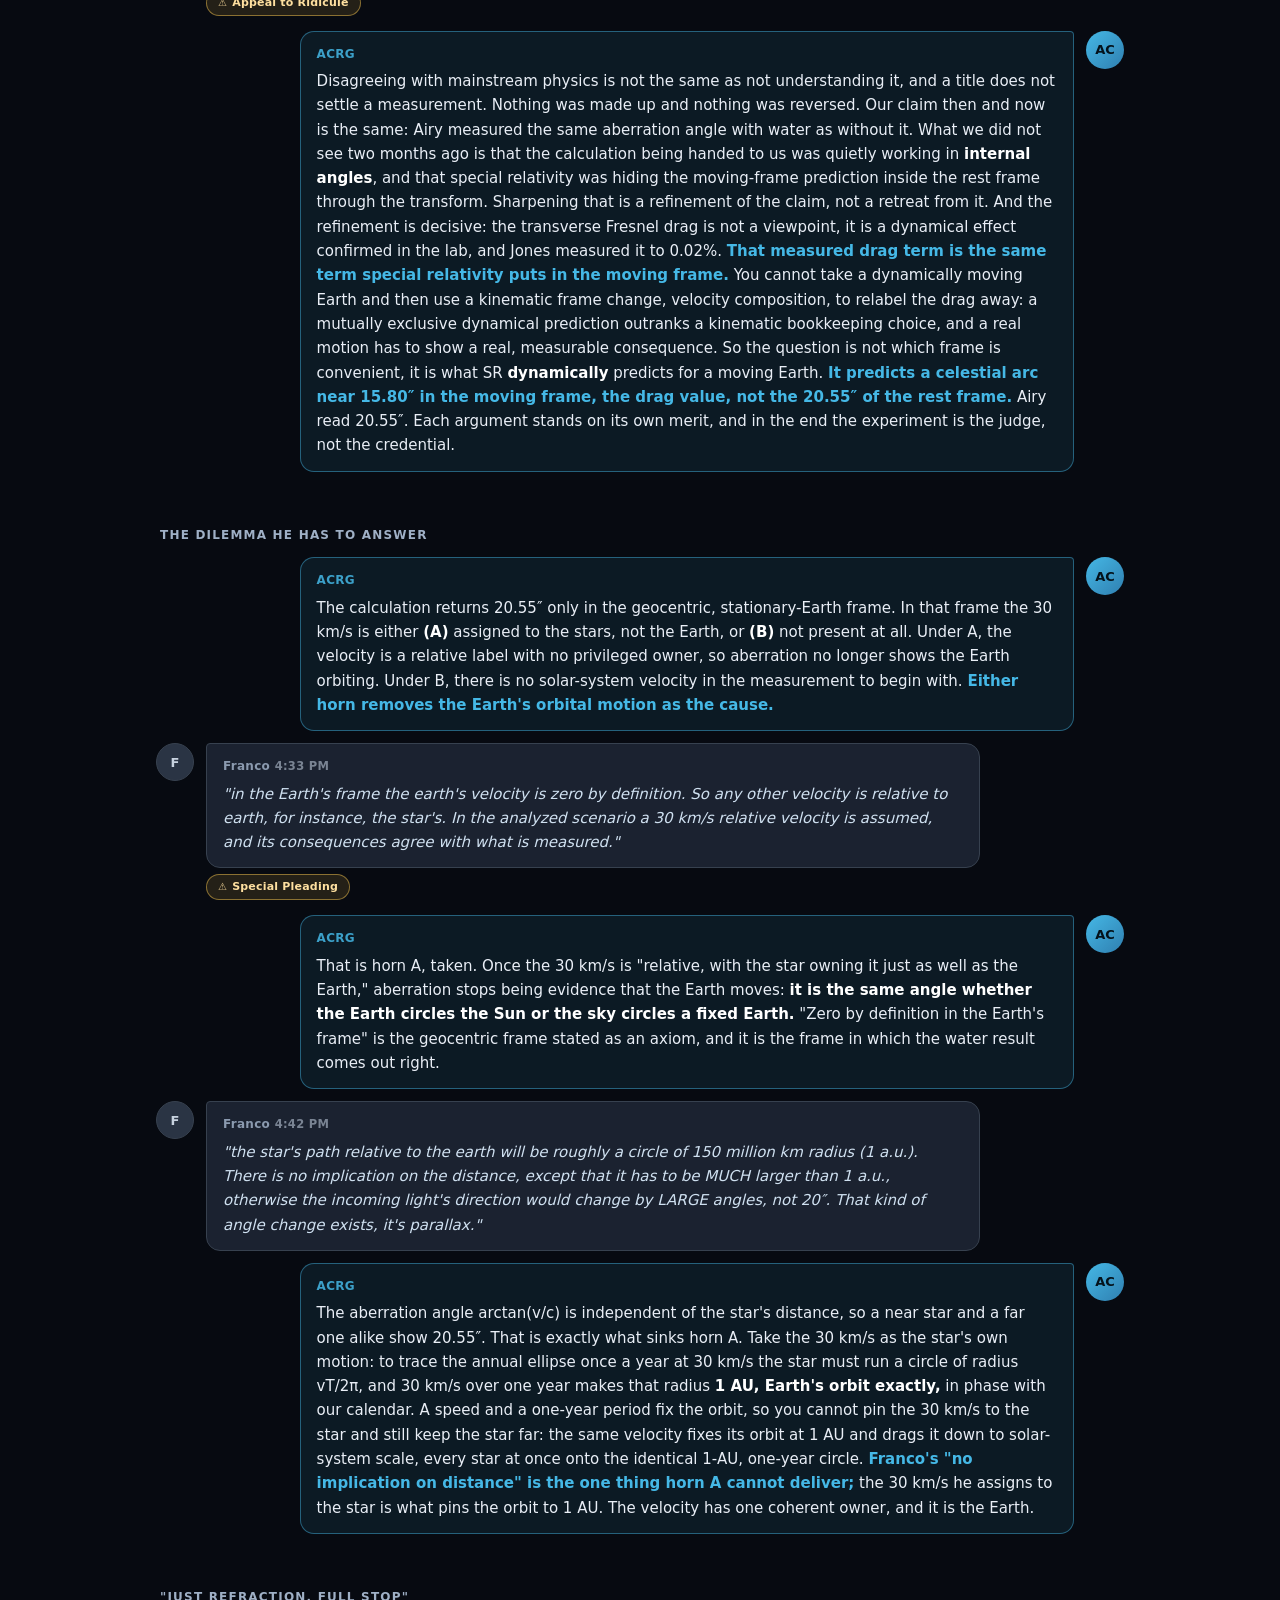
==== commit 09cbb5d7: "Arguments: reword axiom 7 so Jones verifies transverse drag is real, not that he read 15.80 (EN + CZ" ====
--- a/airy_franco_recap_refutation.html
+++ b/airy_franco_recap_refutation.html
@@ -156,7 +156,7 @@
   <div class="ax"><div class="n">4</div><div class="body"><span class="tt"><b>Airy's water is bolted to the Earth.</b> The water, the telescope and the Earth are one rigid body.</span><span class="tag franco">Conceded · <a class="yt" href="https://youtu.be/oLJsJS2u0ug?t=1158" target="_blank" rel="noopener">19:18</a></span></div></div>
   <div class="ax der"><div class="n">5</div><div class="body"><span class="tt"><b>So the medium's rest frame is the Earth's rest frame,</b> in which the Earth's velocity is zero.</span><span class="tag then">follows from 2–4</span></div></div>
   <div class="ax"><div class="n">6</div><div class="body"><span class="tt"><b>There it reduces to Snell's law,</b> and Snell's law reproduces the measured 20.55″.</span><span class="tag franco">Franco's claim</span></div></div>
-  <div class="ax"><div class="n">7</div><div class="body"><span class="tt"><b>The moving-Earth frame gives a different number.</b> With the Earth at 30 km/s the drag term gives 11.88″ internal, reading 15.80″, the value Jones measured directly. It is not 20.55″.</span><span class="tag meas">measured · Jones 1972</span></div></div>
+  <div class="ax"><div class="n">7</div><div class="body"><span class="tt"><b>The moving-Earth frame gives a different number.</b> With the Earth at 30 km/s the drag term gives 11.88″ internal, reading 15.80″, not 20.55″. Jones confirmed that this transverse drag is a real, measured effect, to 0.02%.</span><span class="tag meas">drag verified · Jones 1972</span></div></div>
   <div class="ax"><div class="n">8</div><div class="body"><span class="tt"><b>One instrument, one frame.</b> Aberration in air is credited to the Earth's motion; the water result is obtained only by removing it. The same telescope cannot be moving for air and at rest for water.</span><span class="tag then">consistency</span></div></div>
 
   <div class="qed"><span class="q">∴</span><span class="tt"> To falsify <b>H<sub>0</sub></b> the water angle had to differ from the air angle. It did not. Airy measured them equal, and Franco's own method reproduces that equality only in the stationary-Earth frame. <b>We failed to falsify H<sub>0</sub>: the Earth is at absolute rest.</b> H<sub>1</sub> required the two angles to differ, and they do not, so <b>H<sub>1</sub> is not true.</b> The dispute was never about the arithmetic. It is that the arithmetic closes only when the Earth is at rest.</span></div>
